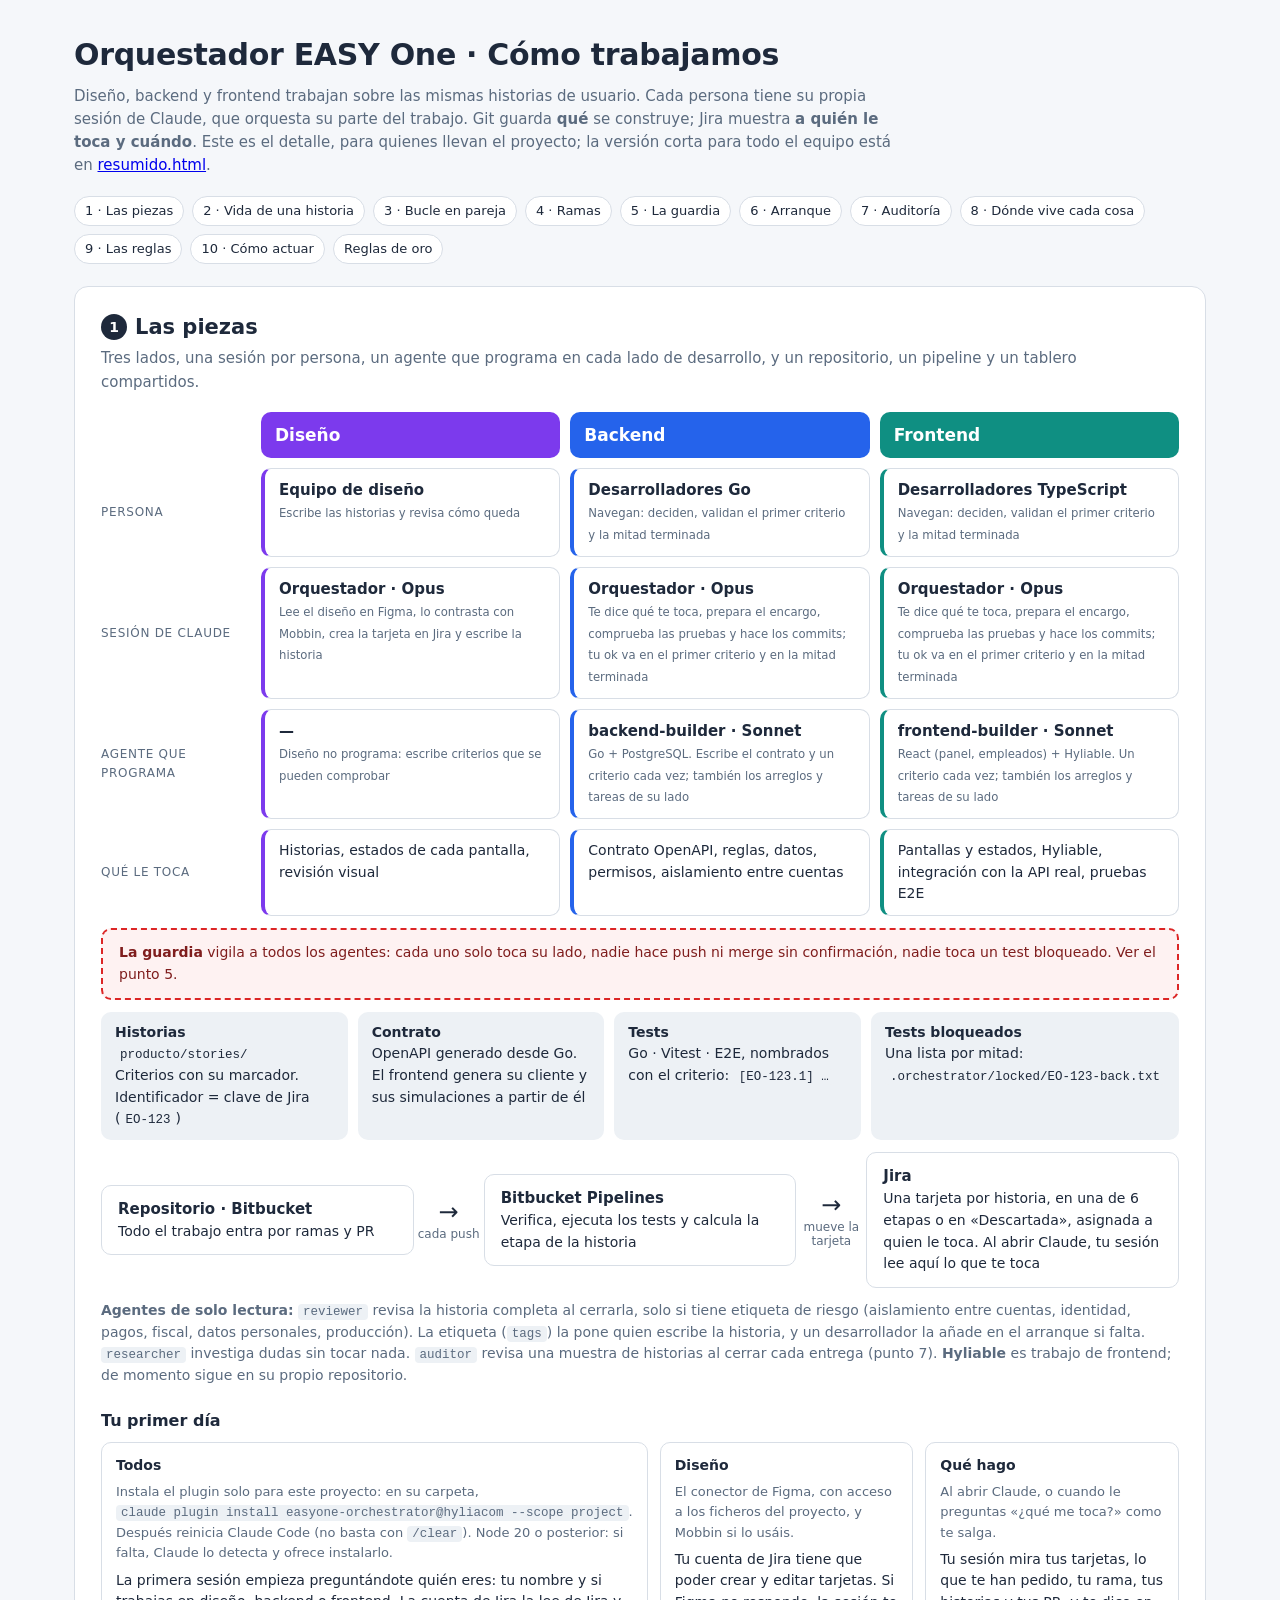
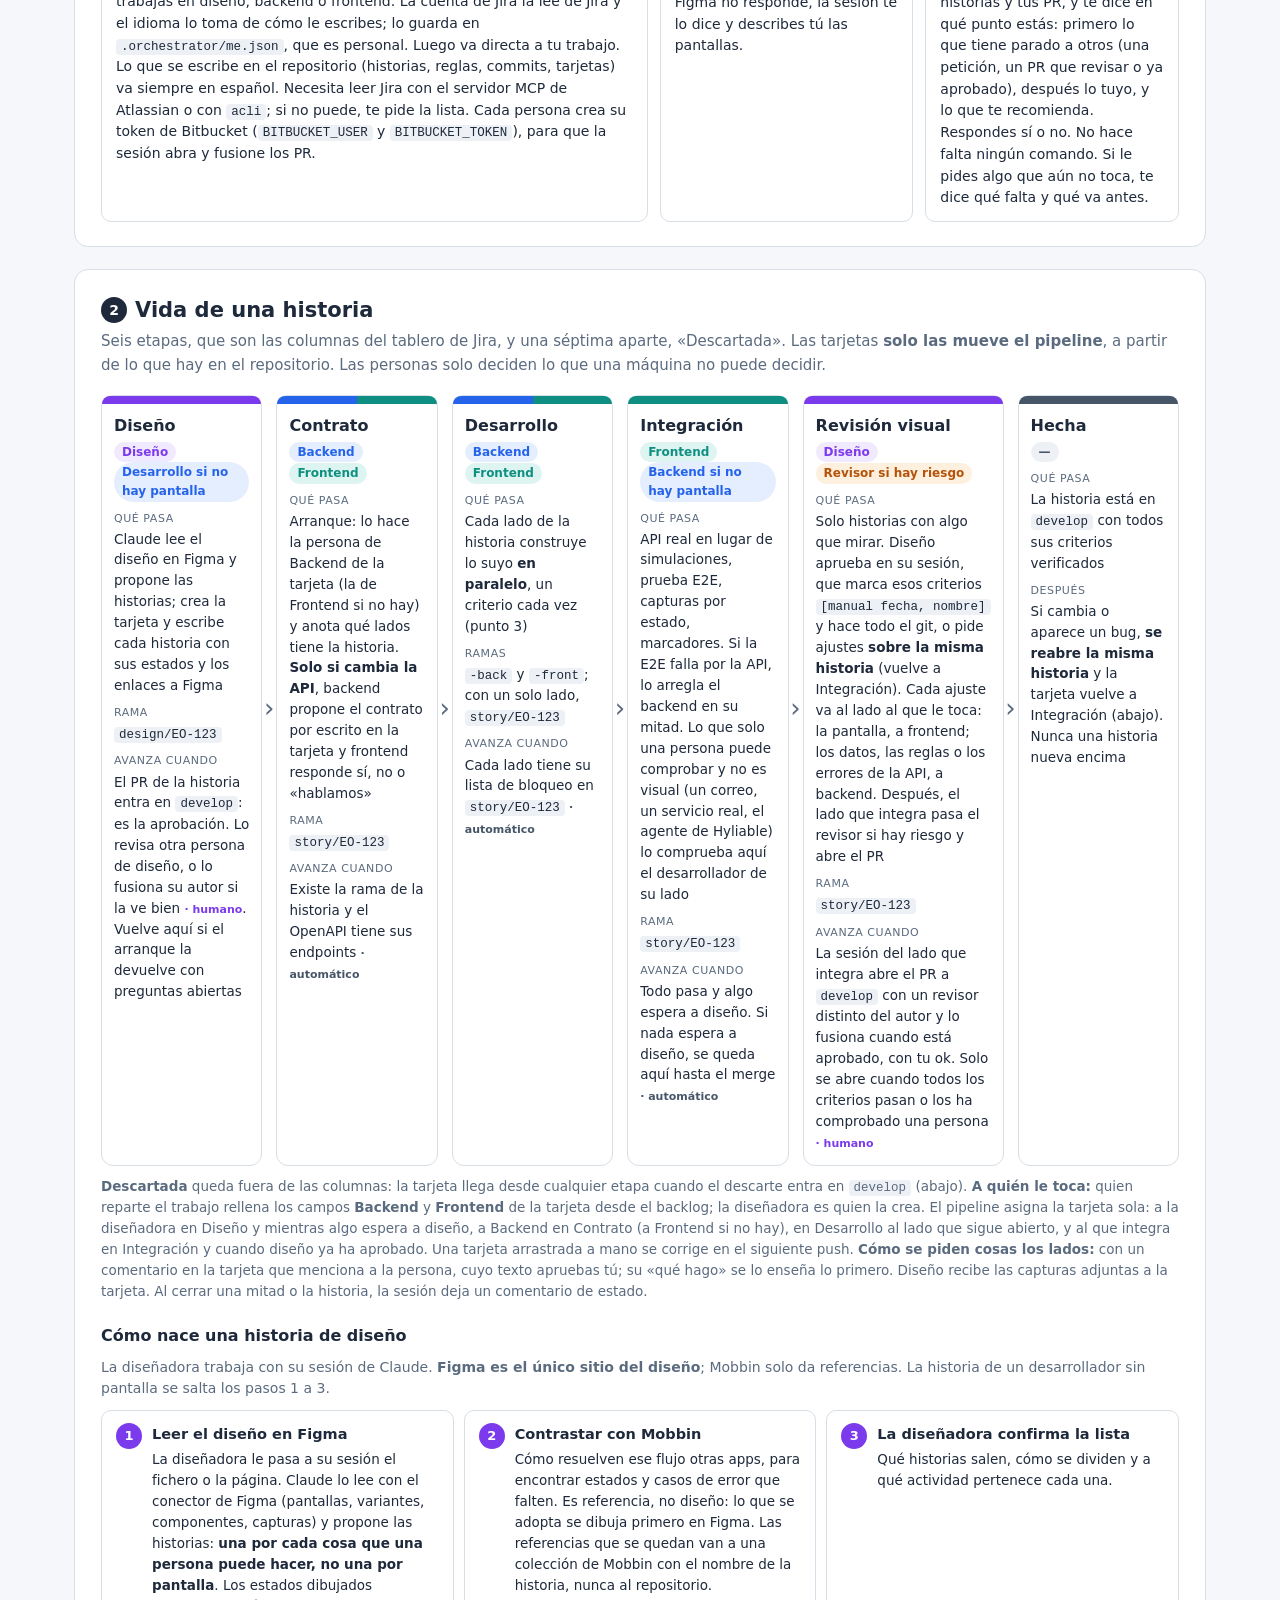
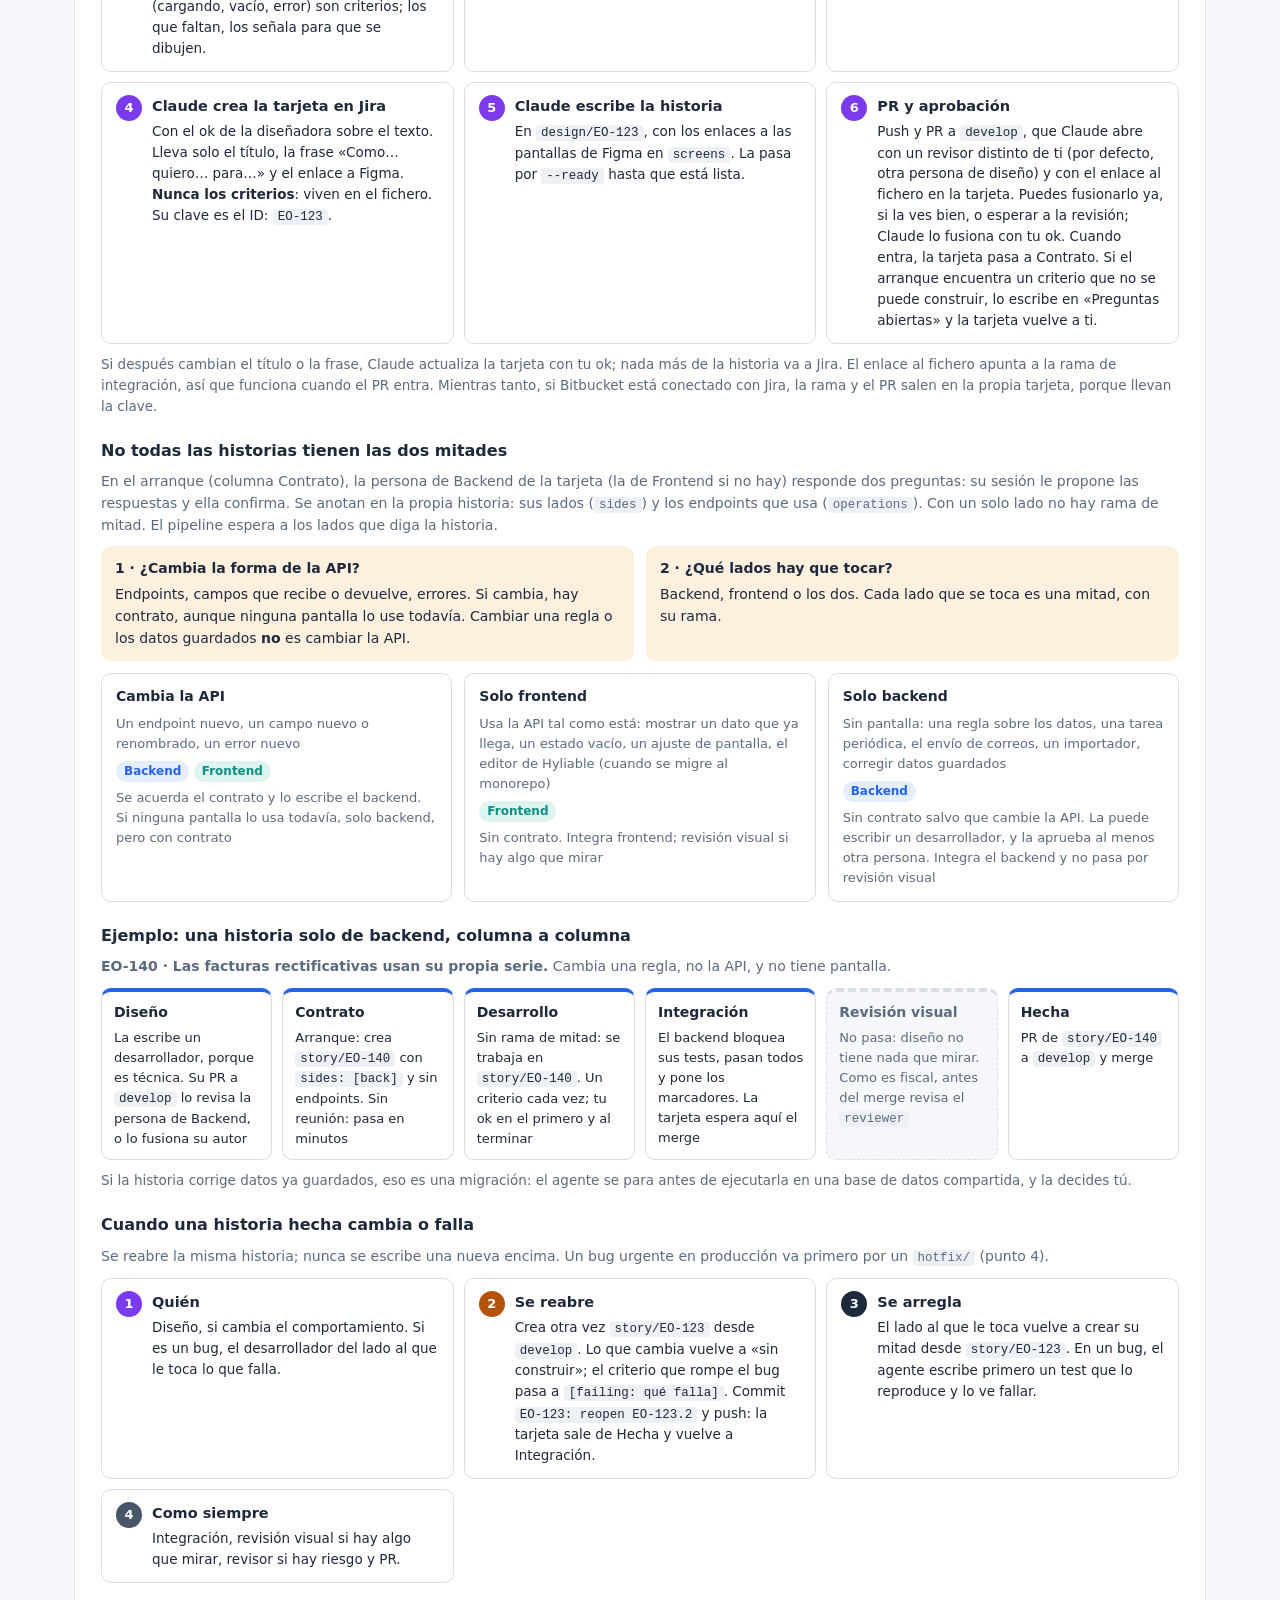
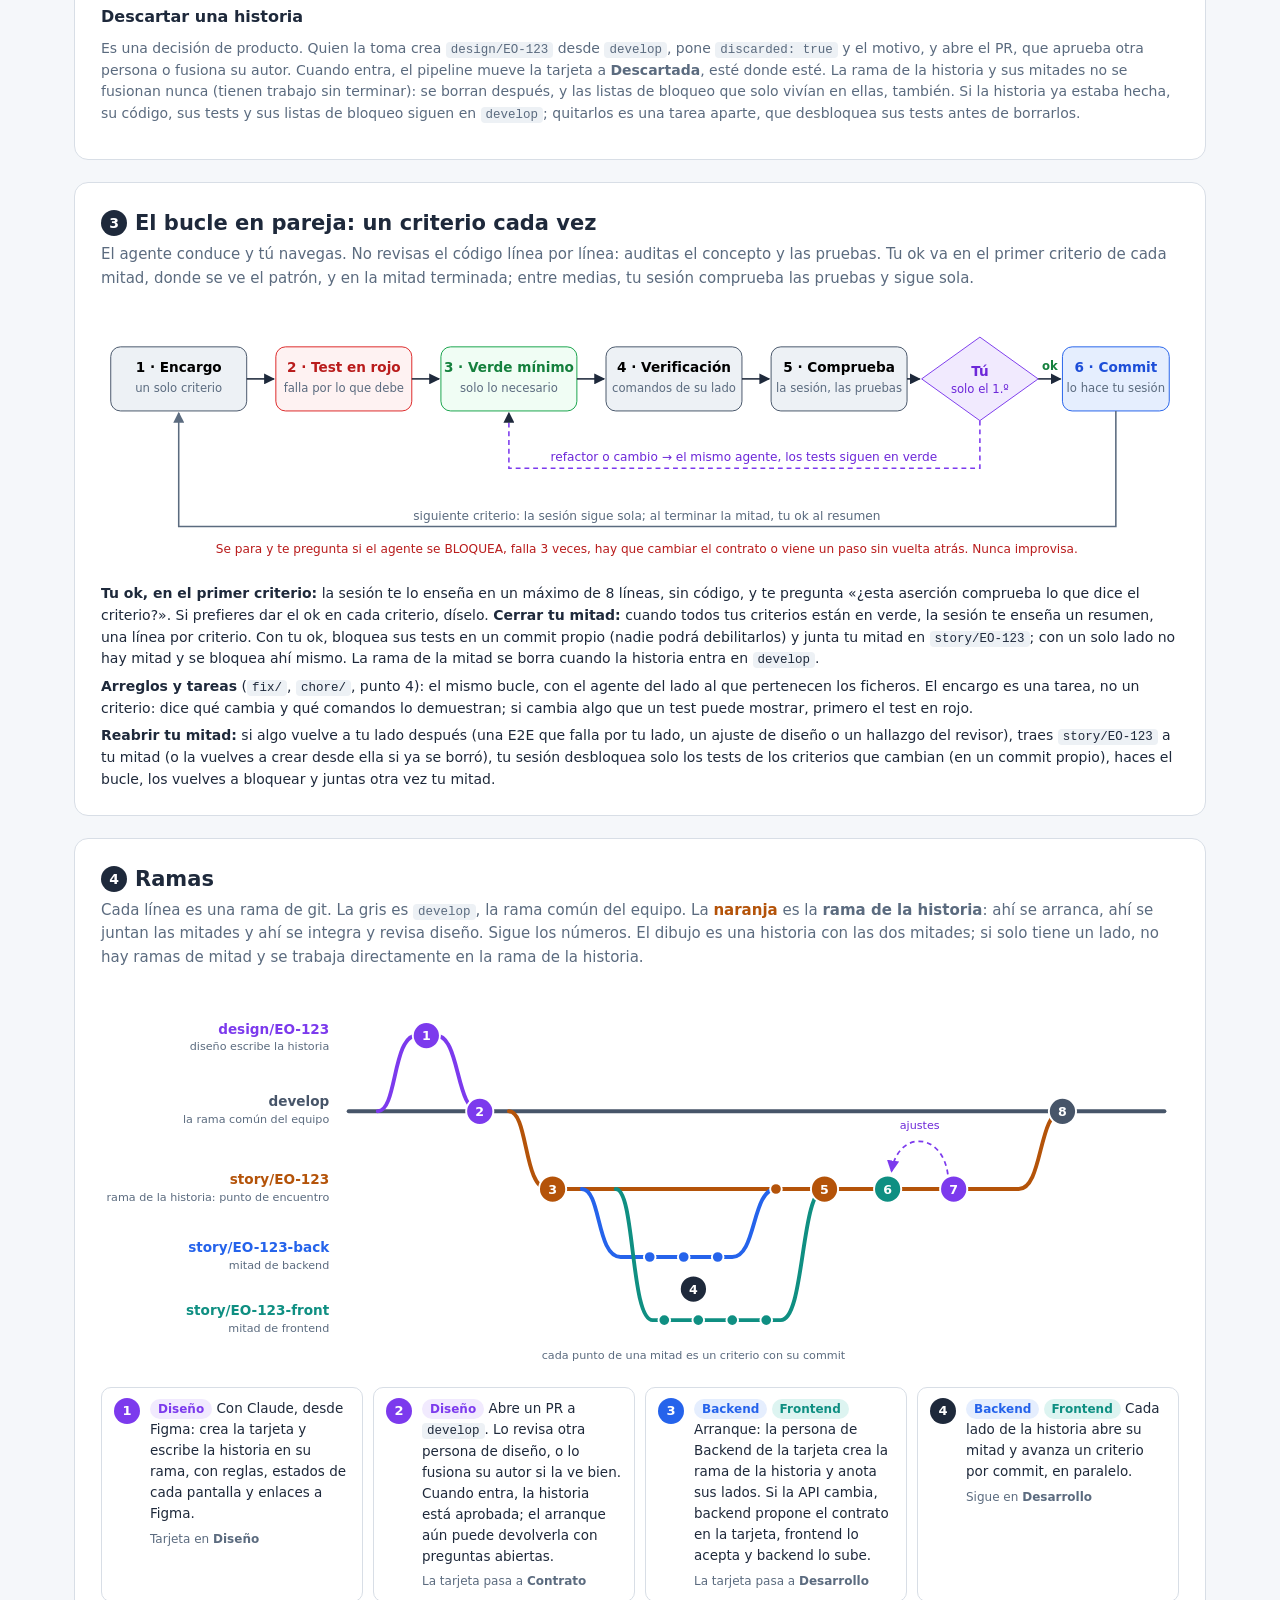
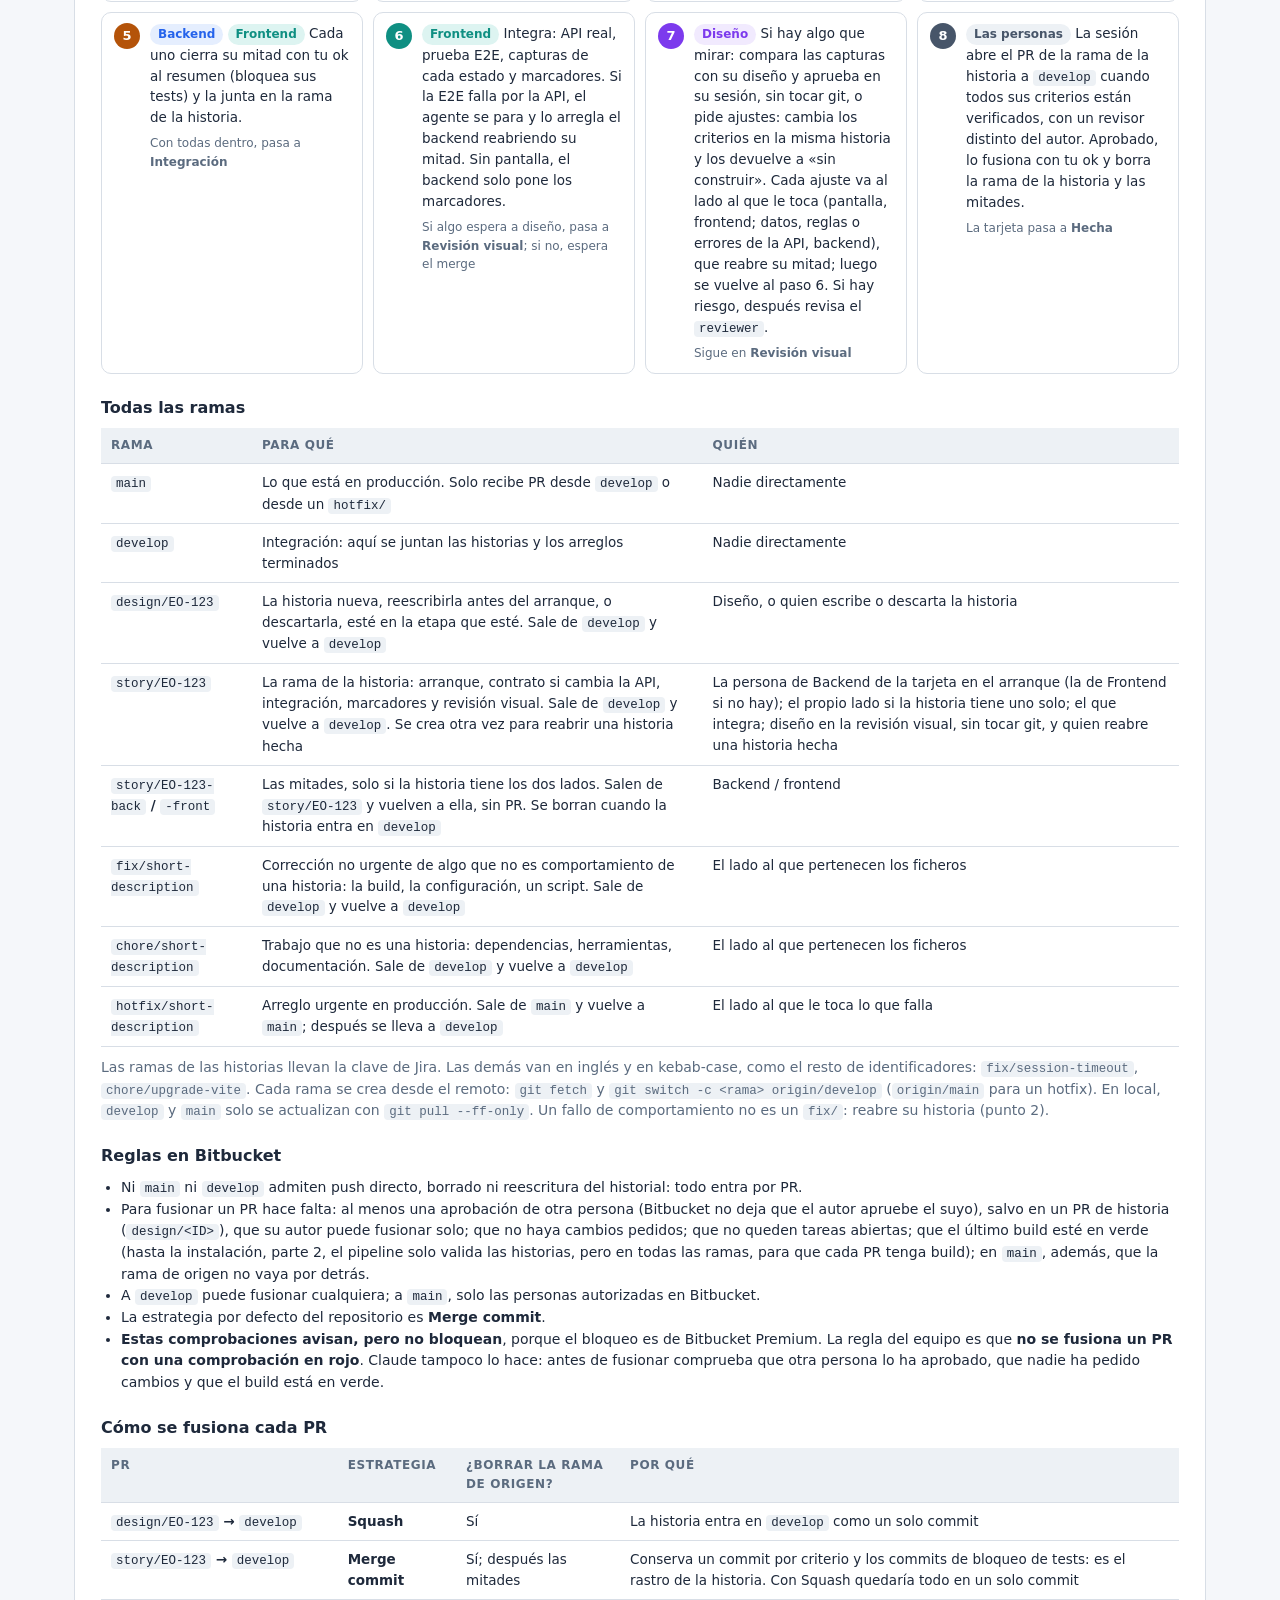
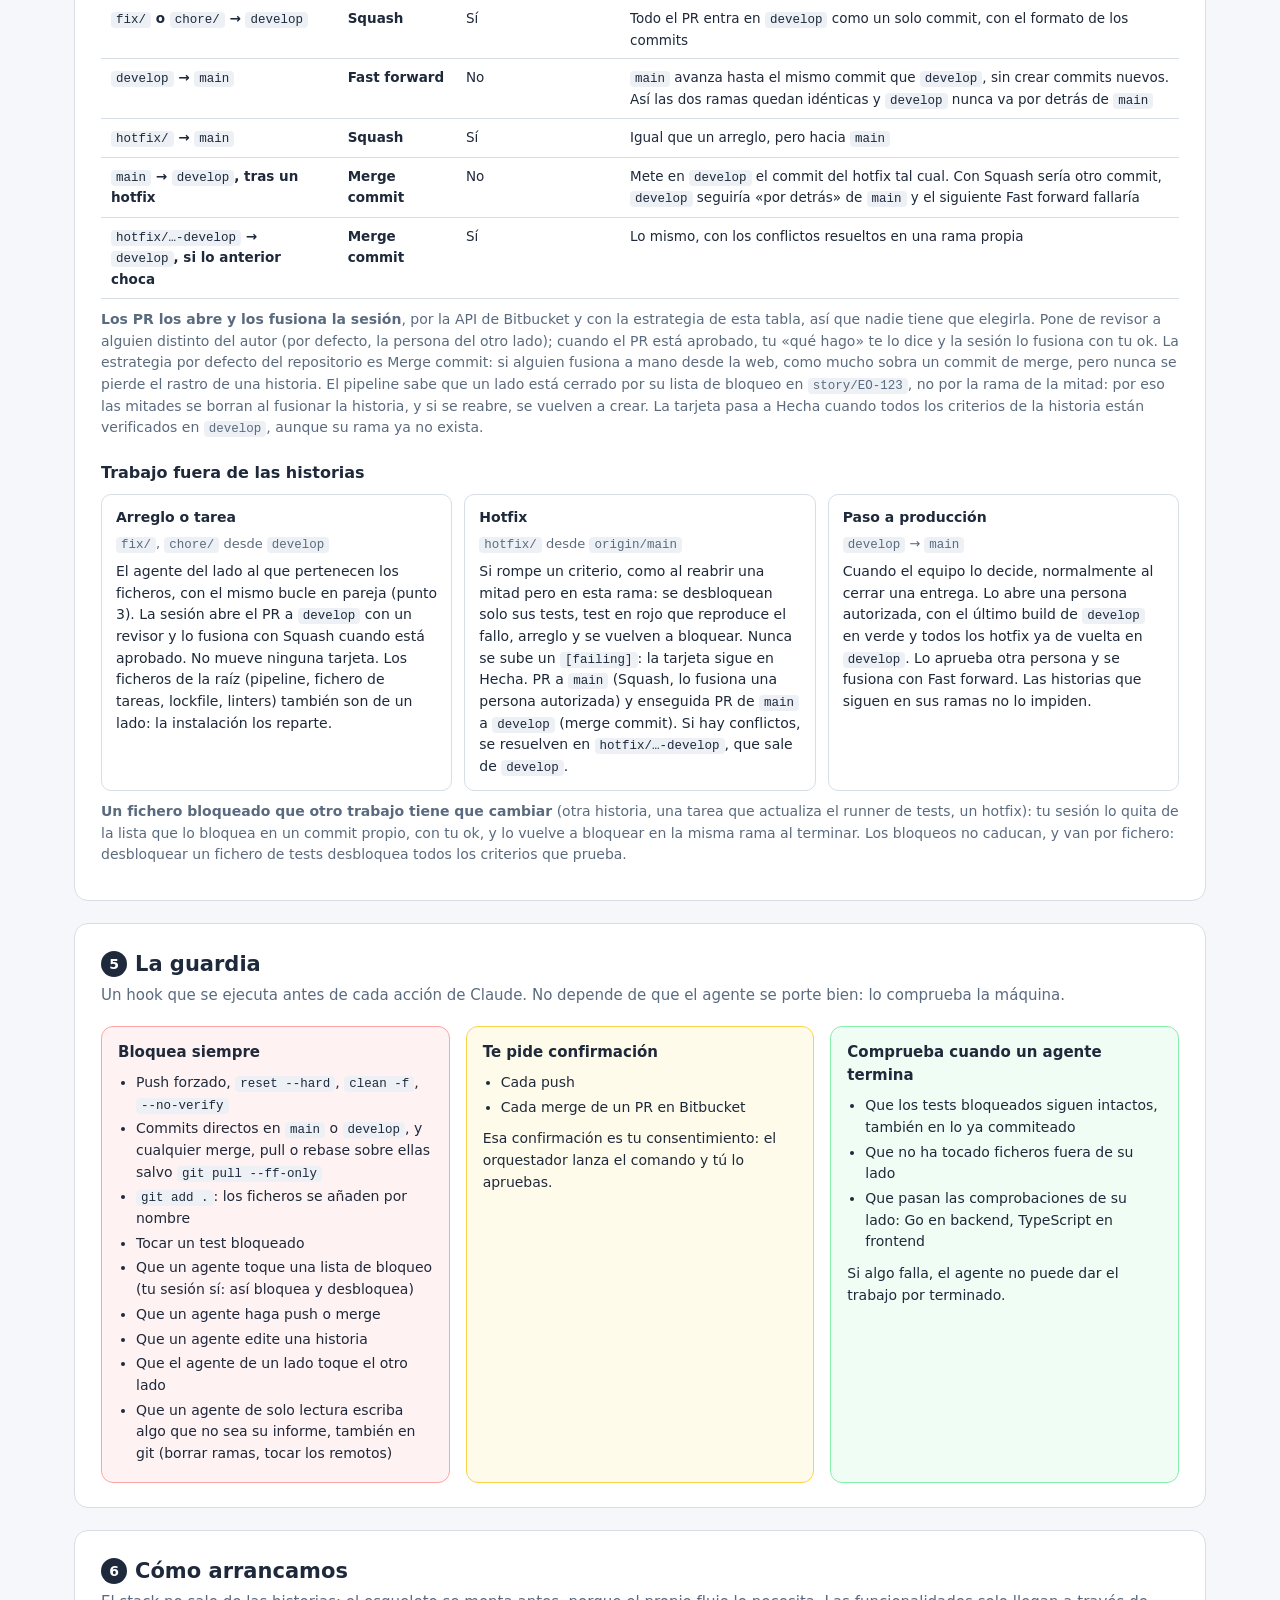
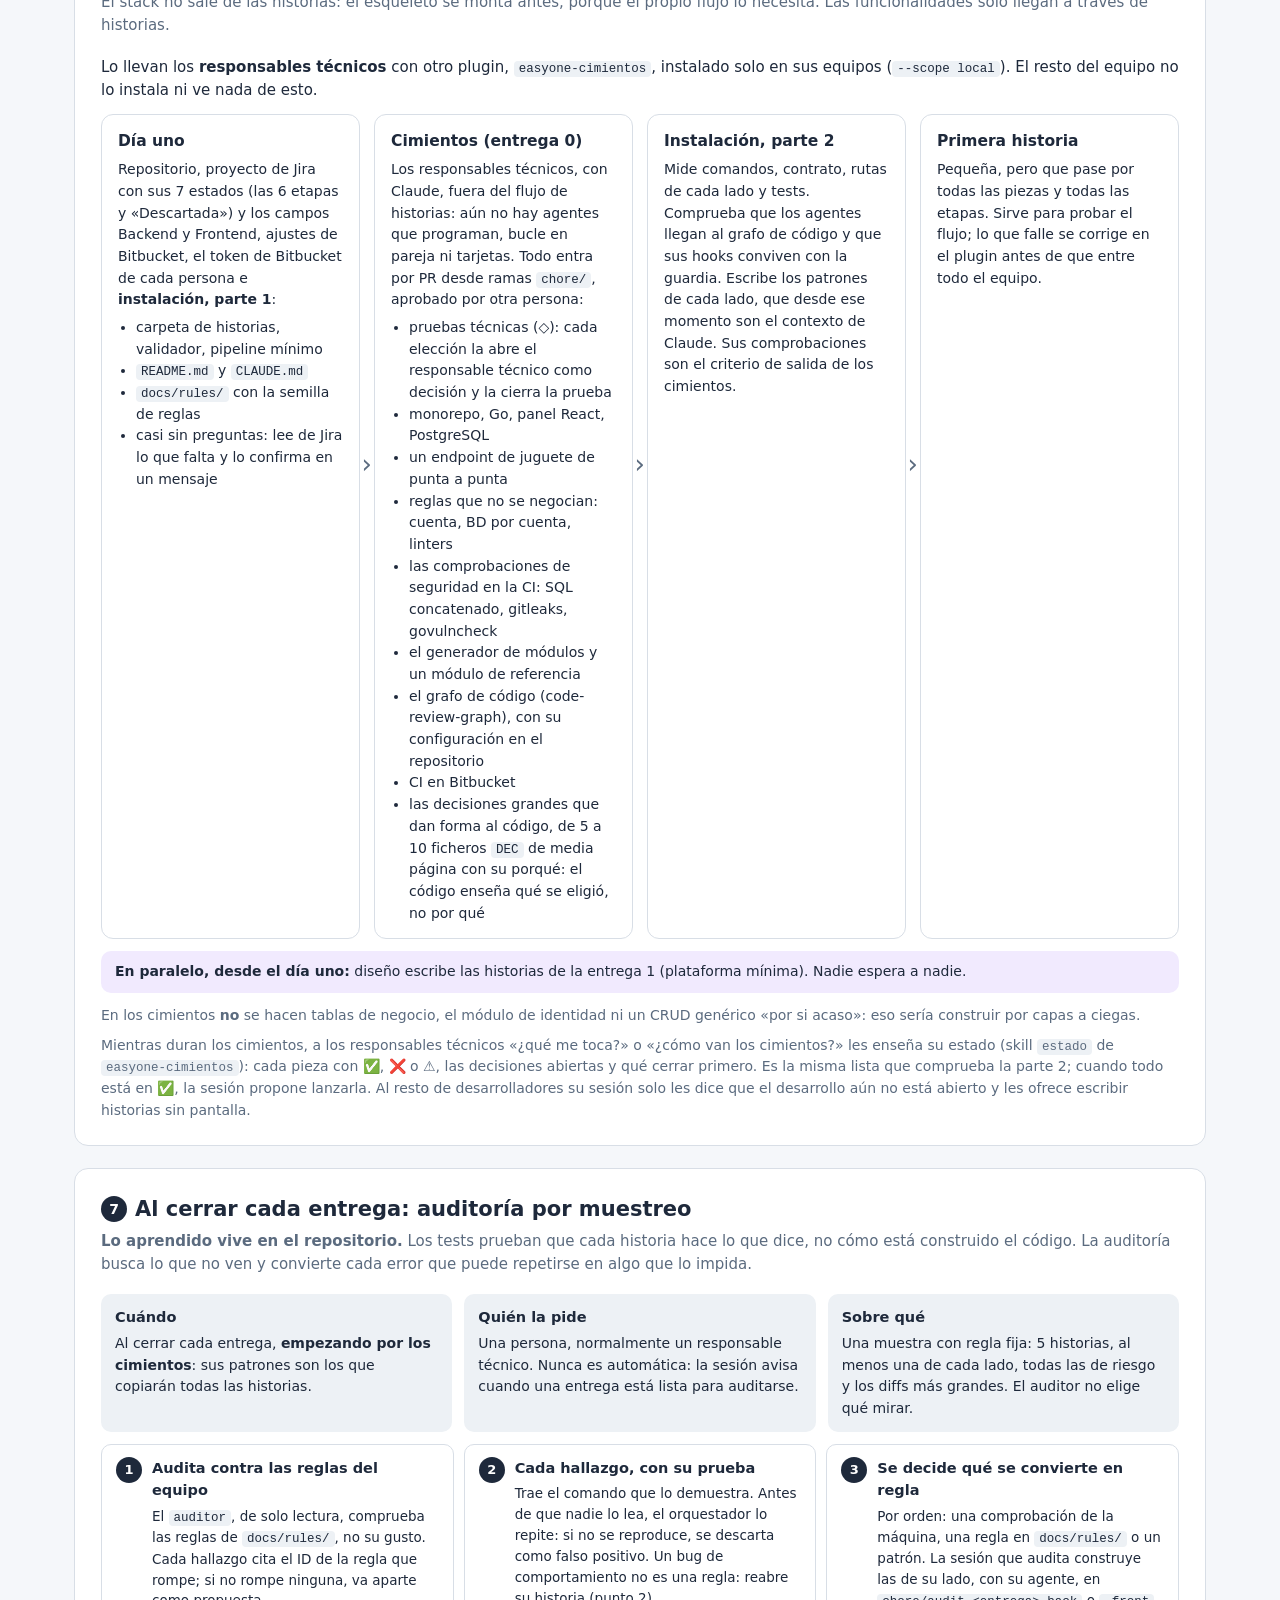
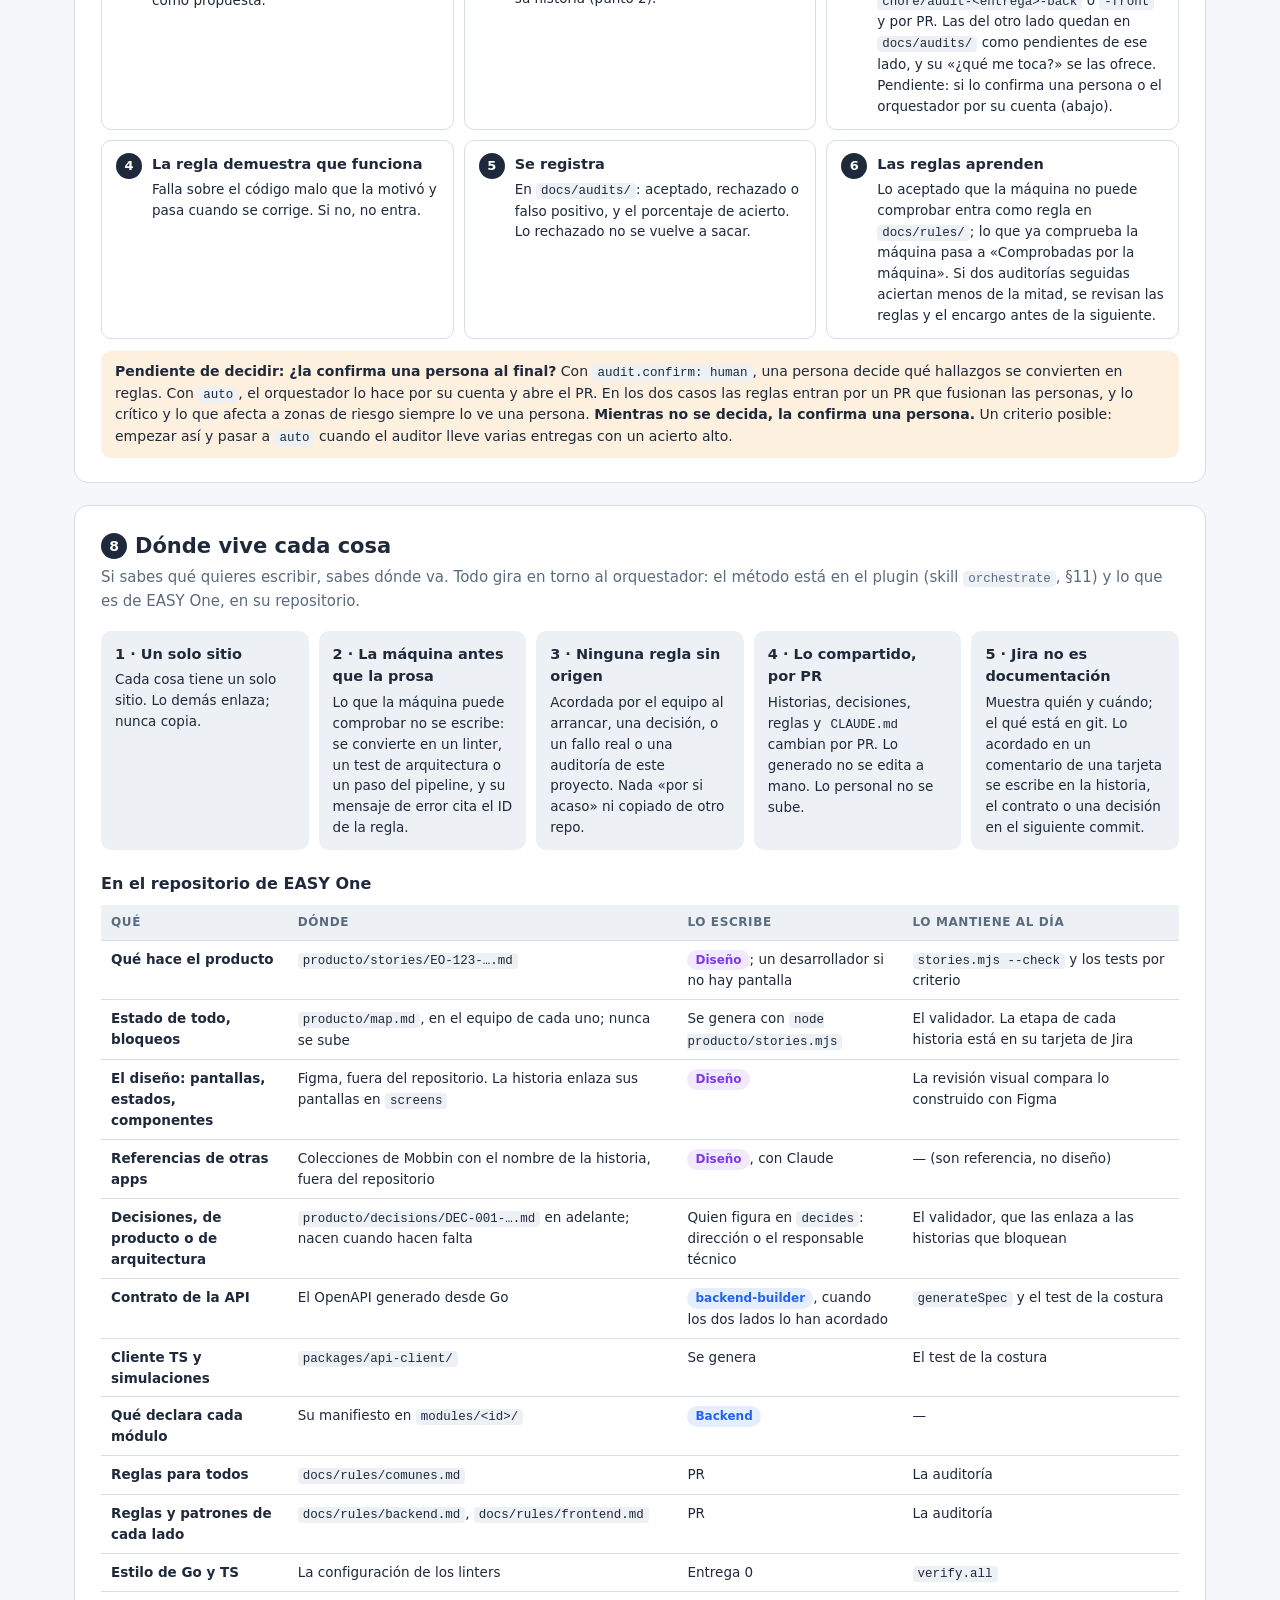
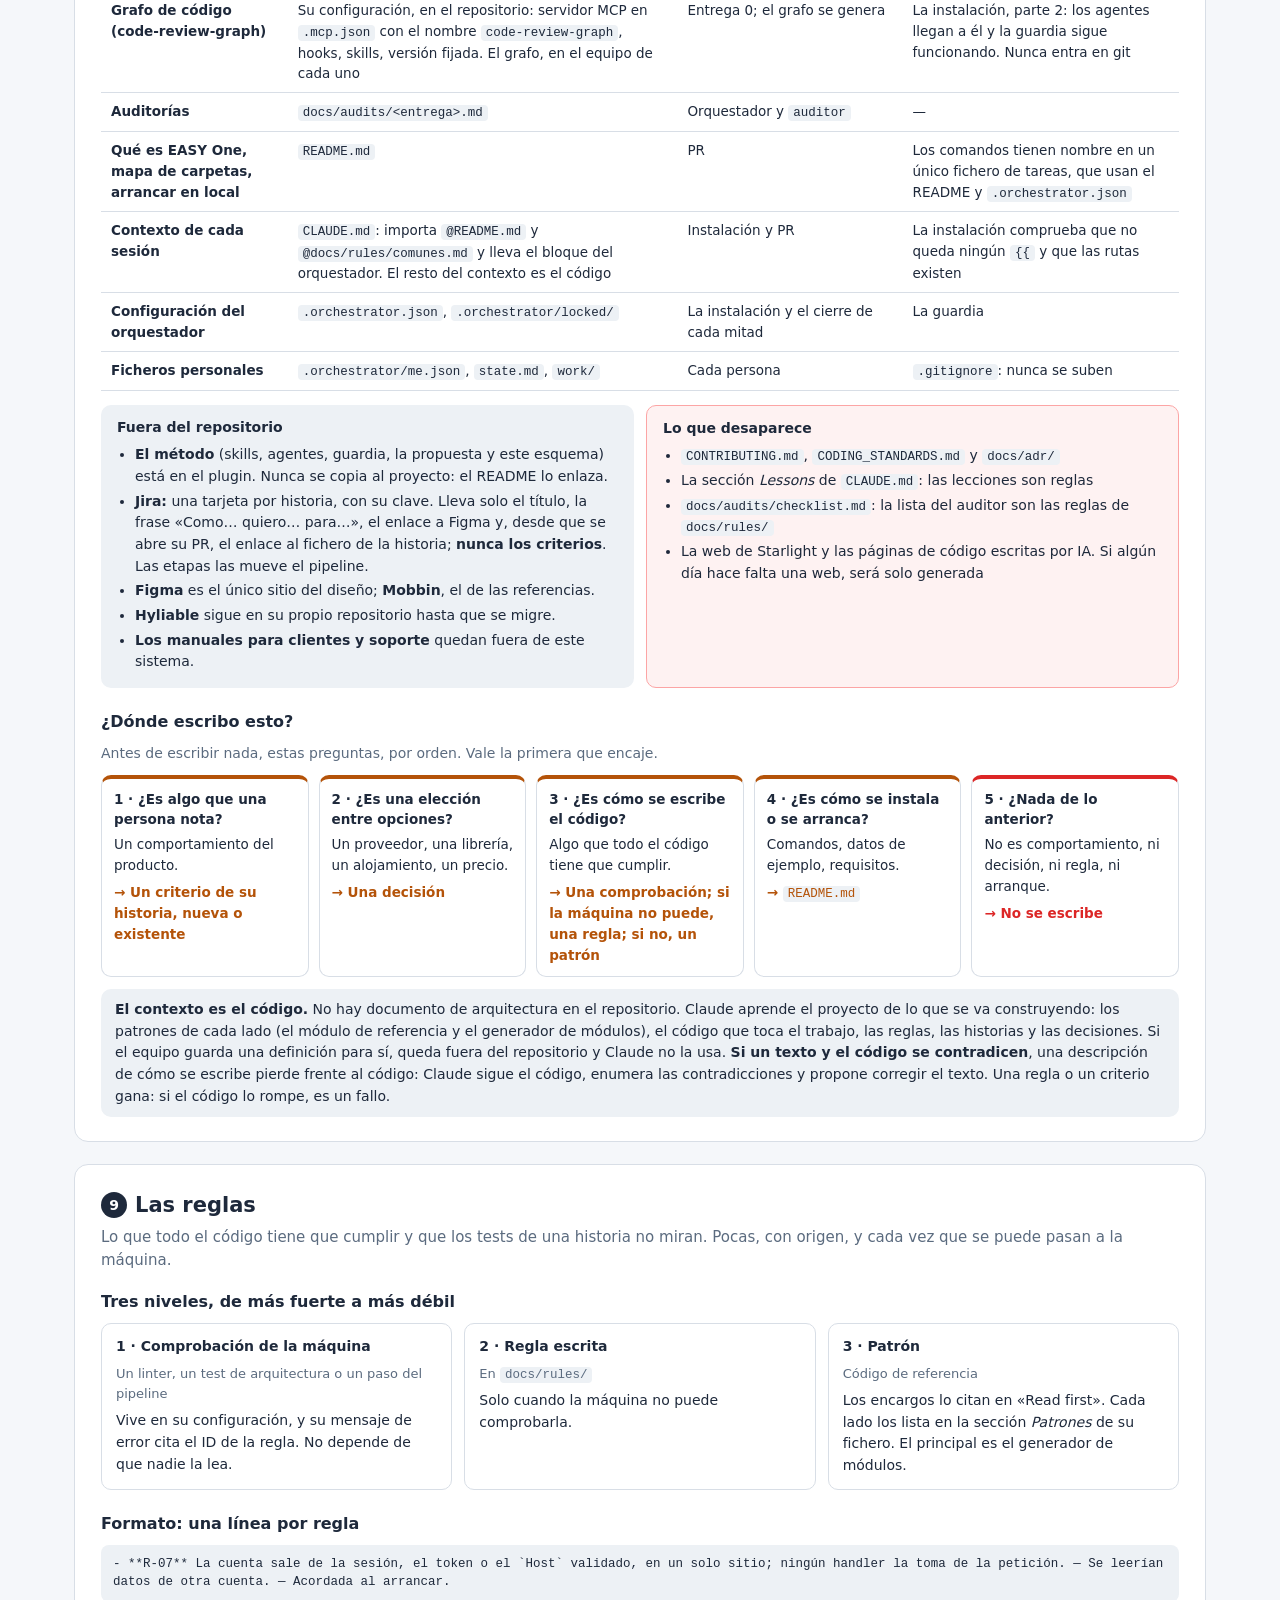
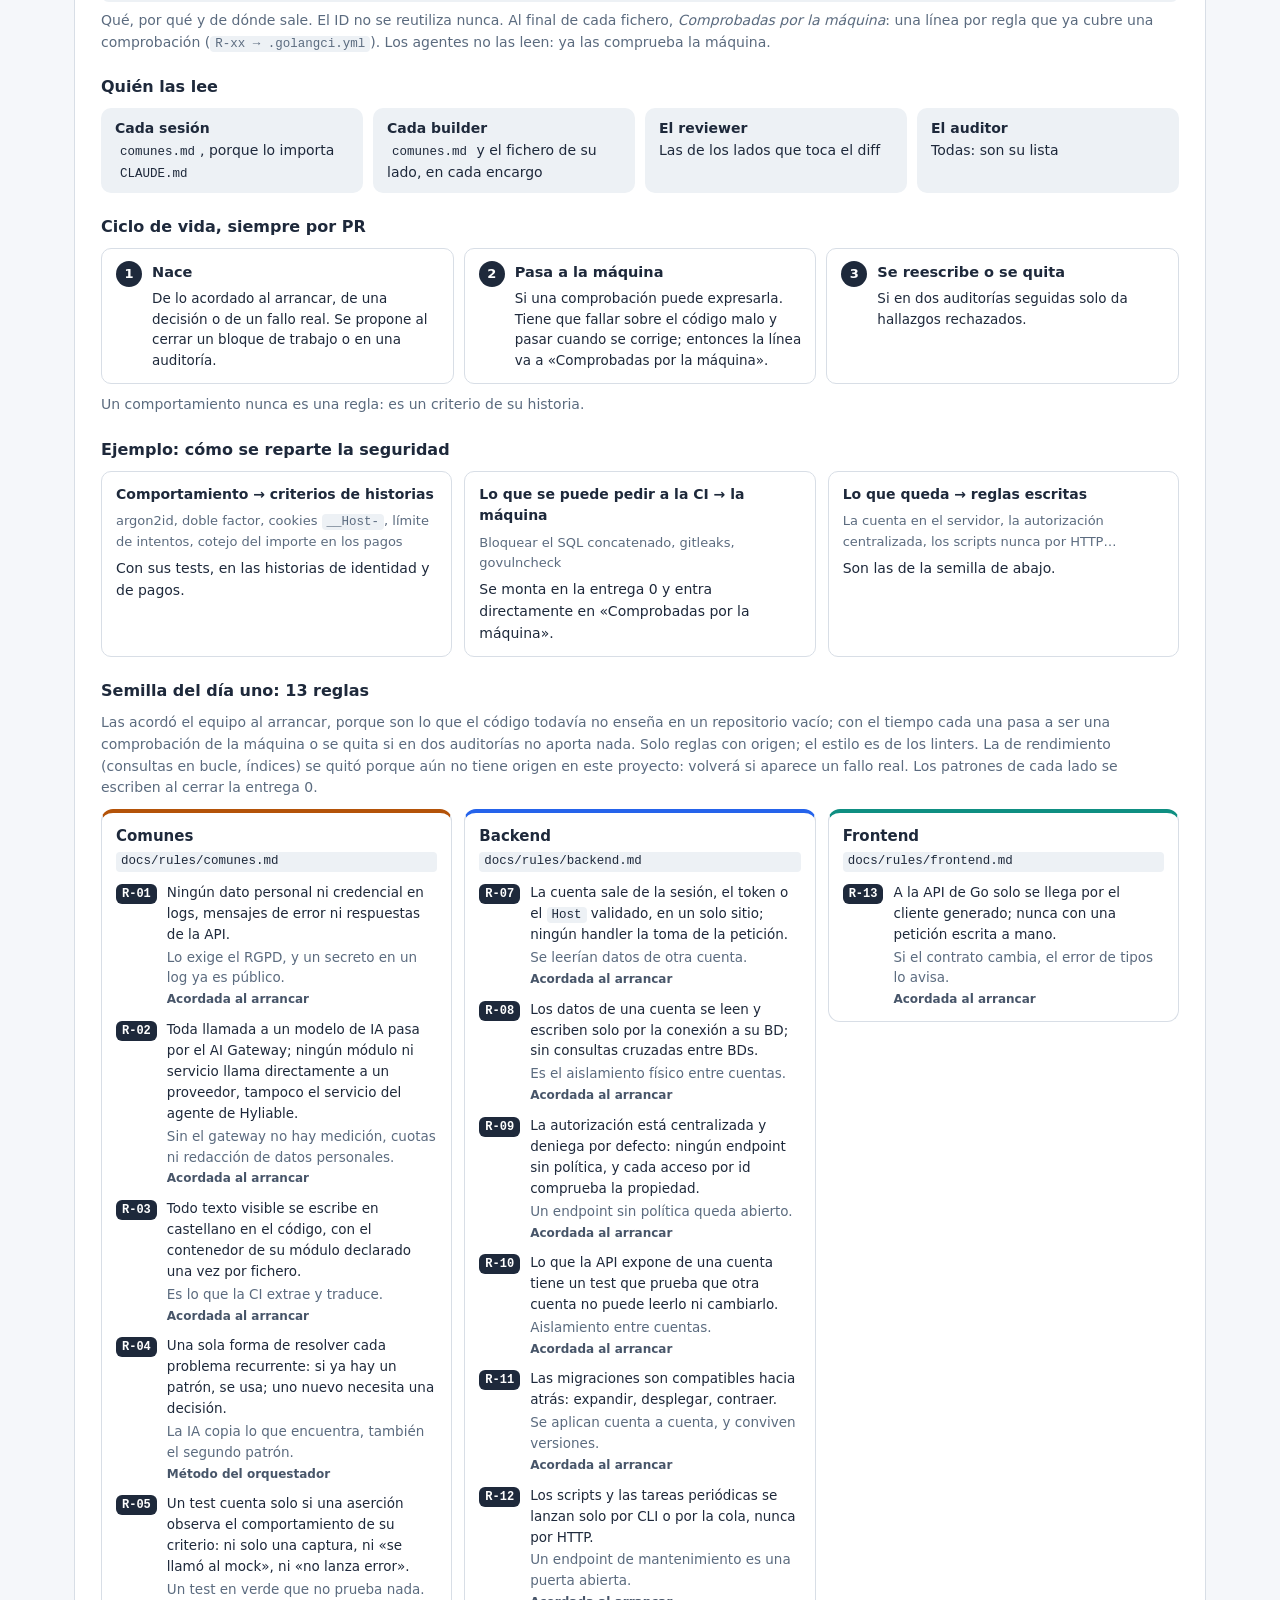
==== docs/detallado.html @ 7675473e "Let a story's author merge it, and let the kickoff return it (0.6.0) Decided with the team after the" ====
<!doctype html>
<html lang="es">
<head>
<meta charset="utf-8">
<meta name="viewport" content="width=device-width, initial-scale=1">
<title>Orquestador EASY One · Cómo trabajamos</title>
<style>
  :root {
    --ink: #1E293B; --muted: #5B6B7F; --line: #D8DEE6; --bg: #F5F7FA; --card: #FFFFFF;
    --design: #7C3AED; --design-soft: #F1EAFE;
    --back: #2563EB;   --back-soft: #E5EEFE;
    --front: #0F8F82;  --front-soft: #DDF4F1;
    --shared: #B45309; --shared-soft: #FDF0DE;
    --infra: #475569;  --infra-soft: #EDF1F5;
    --red: #DC2626; --green: #16A34A;
  }
  * { box-sizing: border-box; }
  body { margin: 0; background: var(--bg); color: var(--ink); font: 15px/1.55 system-ui, -apple-system, "Segoe UI", Roboto, sans-serif; }
  .wrap { max-width: 1180px; margin: 0 auto; padding: 32px 24px 64px; }
  header h1 { font-size: 30px; margin: 0 0 6px; letter-spacing: -.01em; }
  header p { margin: 0; color: var(--muted); max-width: 820px; }
  nav { display: flex; flex-wrap: wrap; gap: 8px; margin: 18px 0 8px; }
  nav a { font-size: 13px; color: var(--ink); text-decoration: none; border: 1px solid var(--line); background: var(--card); padding: 4px 10px; border-radius: 999px; }
  section { background: var(--card); border: 1px solid var(--line); border-radius: 14px; padding: 24px 26px; margin-top: 22px; }
  section > h2 { margin: 0 0 4px; font-size: 21px; }
  section > p.lead { margin: 0 0 18px; color: var(--muted); }
  .num { display: inline-block; min-width: 26px; height: 26px; border-radius: 50%; background: var(--ink); color: #fff; font-size: 14px; text-align: center; line-height: 26px; margin-right: 8px; vertical-align: 2px; }
  .tag { display: inline-block; font-size: 12px; padding: 1px 8px; border-radius: 999px; font-weight: 600; }
  .t-design { background: var(--design-soft); color: var(--design); }
  .t-back { background: var(--back-soft); color: var(--back); }
  .t-front { background: var(--front-soft); color: var(--front); }
  .t-shared { background: var(--shared-soft); color: var(--shared); }
  .t-infra { background: var(--infra-soft); color: var(--infra); }
  code { white-space: nowrap; font: 12.5px/1.4 ui-monospace, "Cascadia Code", Consolas, monospace; background: var(--infra-soft); padding: 1px 5px; border-radius: 4px; }

  /* 1. Las piezas */
  .lanes { display: grid; grid-template-columns: 150px repeat(3, 1fr); gap: 10px; align-items: stretch; }
  .lanes .rowlabel { font-size: 12px; text-transform: uppercase; letter-spacing: .06em; color: var(--muted); display: flex; align-items: center; }
  .lanes .head { border-radius: 10px; padding: 10px 14px; color: #fff; font-weight: 700; font-size: 17px; }
  .lanes .cell { border: 1px solid var(--line); border-radius: 10px; padding: 10px 14px; background: #fff; font-size: 14px; }
  .lanes .cell b { display: block; font-size: 15px; }
  .lanes .cell small { color: var(--muted); }
  .c-design { border-left: 4px solid var(--design) !important; }
  .c-back { border-left: 4px solid var(--back) !important; }
  .c-front { border-left: 4px solid var(--front) !important; }
  .down { grid-column: 2 / span 3; text-align: center; color: var(--muted); font-size: 13px; }
  .band { margin-top: 12px; border-radius: 10px; padding: 12px 16px; }
  .guard-band { border: 2px dashed var(--red); background: #FEF2F2; color: #7F1D1D; font-size: 14px; }
  .repo { display: grid; grid-template-columns: repeat(4, 1fr); gap: 10px; margin-top: 12px; }
  .repo .box { background: var(--infra-soft); border-radius: 10px; padding: 10px 14px; font-size: 14px; }
  .repo .box b { display: block; }
  .flowline { display: grid; grid-template-columns: 1fr 70px 1fr 70px 1fr; align-items: center; margin-top: 12px; gap: 0; }
  .flowline .box { border-radius: 10px; padding: 12px 16px; font-size: 14px; background: #fff; border: 1px solid var(--line); }
  .flowline .box b { display: block; font-size: 15px; }
  .arrow { text-align: center; color: var(--muted); font-size: 12px; line-height: 1.2; }
  .arrow::before { content: "→"; display: block; font-size: 24px; color: var(--ink); }
  .readonly { margin-top: 12px; font-size: 14px; color: var(--muted); }

  /* 2. Vida de una historia */
  .stages { display: grid; grid-template-columns: repeat(6, 1fr); gap: 14px; }
  .stage { position: relative; border: 1px solid var(--line); border-radius: 12px; padding: 0 12px 12px; background: #fff; font-size: 13.5px; }
  .stage .bar { height: 8px; margin: 0 -12px 10px; border-radius: 12px 12px 0 0; }
  .stage h3 { margin: 0 0 2px; font-size: 16px; }
  .stage .who { margin-bottom: 8px; }
  .stage dl { margin: 0; }
  .stage dt { font-size: 11px; text-transform: uppercase; letter-spacing: .05em; color: var(--muted); margin-top: 8px; }
  .stage dd { margin: 2px 0 0; }
  .stage:not(:last-child)::after { content: "›"; position: absolute; right: -13px; top: 38%; font-size: 26px; color: var(--muted); }
  .auto { font-size: 11px; font-weight: 700; color: var(--infra); }
  .human { font-size: 11px; font-weight: 700; color: var(--design); }

  .kinds { display: grid; grid-template-columns: repeat(3, 1fr); gap: 12px; }
  .kind { border: 1px solid var(--line); border-radius: 10px; padding: 12px 14px; font-size: 14px; display: grid; gap: 6px; align-content: start; }
  .kind .ex { color: var(--muted); font-size: 13px; }

  .questions { display: grid; grid-template-columns: 1fr 1fr; gap: 12px; margin-bottom: 12px; }
  .q { background: var(--shared-soft); border-radius: 10px; padding: 12px 14px; font-size: 14px; }
  .q > b:first-child { display: block; margin-bottom: 4px; }
  .walk { display: grid; grid-template-columns: repeat(6, 1fr); gap: 10px; }
  .walk .cell { border: 1px solid var(--line); border-top: 4px solid var(--back); border-radius: 10px; padding: 10px 12px; font-size: 13px; background: #fff; }
  .walk .cell > b { display: block; font-size: 14px; margin-bottom: 4px; }
  .walk .skip { border-style: dashed; border-top-color: var(--line); color: var(--muted); background: var(--bg); }

  .when { display: grid; grid-template-columns: repeat(3, 1fr); gap: 12px; margin-bottom: 12px; }
  .when > div { background: var(--infra-soft); border-radius: 10px; padding: 12px 14px; font-size: 14px; }
  .audit-steps { display: grid; grid-template-columns: repeat(3, 1fr); gap: 10px; }
  .astep { display: flex; gap: 10px; align-items: flex-start; border: 1px solid var(--line); border-radius: 10px; padding: 12px 14px; font-size: 13.5px; background: #fff; }
  .astep .n { flex: none; width: 26px; height: 26px; border-radius: 50%; background: var(--ink); color: #fff; font-weight: 700; text-align: center; line-height: 26px; font-size: 13px; }
  .when .t, .astep .t { display: block; margin-bottom: 4px; font-size: 14.5px; }

  /* 4. Ramas */
  ol.steps { list-style: none; margin: 14px 0 0; padding: 0; display: grid; grid-template-columns: repeat(4, 1fr); gap: 10px; }
  ol.steps li { display: flex; gap: 10px; align-items: flex-start; background: #fff; border: 1px solid var(--line); border-radius: 10px; padding: 10px 12px; font-size: 13.5px; }
  ol.steps .n { flex: none; width: 26px; height: 26px; border-radius: 50%; color: #fff; font-weight: 700; text-align: center; line-height: 26px; font-size: 13px; }
  ol.steps .st { display: block; margin-top: 6px; font-size: 12px; color: var(--muted); }

  /* 4. Guardia */
  .cols { display: grid; grid-template-columns: repeat(3, 1fr); gap: 16px; }
  .col { border-radius: 12px; padding: 14px 16px; font-size: 14px; }
  .col h3 { margin: 0 0 8px; font-size: 15px; }
  .col ul { margin: 0; padding-left: 18px; }
  .col li { margin: 3px 0; }
  .block { background: #FEF2F2; border: 1px solid #FCA5A5; }
  .ask { background: #FFFBEB; border: 1px solid #FCD34D; }
  .stop { background: #F0FDF4; border: 1px solid #86EFAC; }

  /* 6. Arranque */
  .timeline { display: grid; grid-template-columns: repeat(4, 1fr); gap: 14px; }
  .step { border: 1px solid var(--line); border-radius: 12px; padding: 14px 16px; background: #fff; font-size: 14px; position: relative; }
  .step h3 { margin: 0 0 6px; font-size: 15.5px; }
  .step ul { margin: 6px 0 0; padding-left: 18px; }
  .step:not(:last-child)::after { content: "›"; position: absolute; right: -13px; top: 40%; font-size: 26px; color: var(--muted); }
  .parallel { margin-top: 12px; font-size: 14px; background: var(--design-soft); border-radius: 10px; padding: 10px 14px; }

  .rules { display: grid; grid-template-columns: repeat(5, 1fr); gap: 12px; }
  .rule { background: var(--infra-soft); border-radius: 10px; padding: 12px 14px; font-size: 14px; }
  .rule b { display: block; margin-bottom: 2px; }

  /* 8-10. Dónde vive cada cosa, las reglas, cómo actuar */
  h3.sub { margin: 22px 0 8px; font-size: 16px; }
  p.note { margin: 0 0 10px; font-size: 14px; color: var(--muted); }
  .principles { display: grid; grid-template-columns: repeat(5, 1fr); gap: 10px; }
  .principles > div { background: var(--infra-soft); border-radius: 10px; padding: 12px 14px; font-size: 13.5px; }
  .principles .t { display: block; margin-bottom: 4px; font-size: 14.5px; }
  .tblwrap { overflow-x: auto; }
  table.tbl { width: 100%; border-collapse: collapse; font-size: 13.5px; }
  .tbl th, .tbl td { text-align: left; vertical-align: top; padding: 8px 10px; border-bottom: 1px solid var(--line); }
  .tbl th { background: var(--infra-soft); font-size: 12px; text-transform: uppercase; letter-spacing: .05em; color: var(--muted); }
  .tbl td:first-child { font-weight: 600; }
  .tbl code { white-space: normal; }
  .pair { display: grid; grid-template-columns: 1fr 1fr; gap: 12px; margin-top: 14px; }
  .pair > div { border-radius: 10px; padding: 12px 16px; font-size: 14px; }
  .pair ul { margin: 6px 0 0; padding-left: 18px; }
  .pair li { margin: 3px 0; }
  .pair .out { background: var(--infra-soft); }
  .pair .gone { background: #FEF2F2; border: 1px solid #FCA5A5; }
  .tree { list-style: none; margin: 0; padding: 0; display: grid; grid-template-columns: repeat(5, 1fr); gap: 10px; }
  .tree li { border: 1px solid var(--line); border-top: 4px solid var(--shared); border-radius: 10px; padding: 10px 12px; font-size: 13.5px; background: #fff; }
  .tree li > b { display: block; margin-bottom: 4px; }
  .tree .ans { display: block; margin-top: 6px; color: var(--shared); font-weight: 700; }
  .tree li.no { border-top-color: var(--red); }
  .tree li.no .ans { color: var(--red); }
  .format { font: 12.5px/1.5 ui-monospace, "Cascadia Code", Consolas, monospace; background: var(--infra-soft); border-radius: 8px; padding: 10px 12px; white-space: pre-wrap; margin: 0 0 8px; }
  .rulegroups { display: grid; grid-template-columns: repeat(3, 1fr); gap: 12px; align-items: start; }
  .rgroup { border: 1px solid var(--line); border-radius: 12px; padding: 12px 14px; background: #fff; }
  .rgroup h4 { margin: 0 0 4px; font-size: 15px; }
  .rgroup .file { display: block; margin-bottom: 10px; }
  .rgroup ul { list-style: none; margin: 0; padding: 0; display: grid; gap: 10px; }
  .rgroup li { display: flex; gap: 10px; align-items: flex-start; font-size: 13.5px; }
  .rid { flex: none; font: 700 12px/1 ui-monospace, "Cascadia Code", Consolas, monospace; background: var(--ink); color: #fff; padding: 4px 6px; border-radius: 6px; margin-top: 2px; }
  .rgroup .why { display: block; color: var(--muted); margin-top: 2px; }
  .rgroup .orig { display: block; font-size: 12px; color: var(--infra); margin-top: 2px; font-weight: 700; }
  .g-shared { border-top: 4px solid var(--shared); }
  .g-back { border-top: 4px solid var(--back); }
  .g-front { border-top: 4px solid var(--front); }

  svg text { font-family: system-ui, -apple-system, "Segoe UI", Roboto, sans-serif; }
  .svgwrap { overflow-x: auto; }
  footer { margin-top: 26px; color: var(--muted); font-size: 13px; }

  @media (max-width: 900px) {
    .lanes { grid-template-columns: 1fr; } .lanes .rowlabel { display: none; } .down { grid-column: 1; }
    .stages, .timeline, .cols, .rules, .repo, ol.steps, .kinds, .questions, .walk, .when, .audit-steps, .principles, .pair, .tree, .rulegroups { grid-template-columns: 1fr; }
    .stage::after, .step::after { display: none; }
    .flowline { grid-template-columns: 1fr; } .arrow::before { content: "↓"; }
  }
  @media print {
    body { background: #fff; } section { break-inside: avoid; border-color: #bbb; } nav { display: none; }
    section.long { break-inside: auto; } .tbl tr, .rgroup li, .tree li, .principles > div { break-inside: avoid; }
  }
</style>
</head>
<body>
<div class="wrap">

<header>
  <h1>Orquestador EASY One · Cómo trabajamos</h1>
  <p>Diseño, backend y frontend trabajan sobre las mismas historias de usuario. Cada persona tiene su propia sesión de Claude, que orquesta su parte del trabajo. Git guarda <b>qué</b> se construye; Jira muestra <b>a quién le toca y cuándo</b>. Este es el detalle, para quienes llevan el proyecto; la versión corta para todo el equipo está en <a href="resumido.html">resumido.html</a>.</p>
  <nav>
    <a href="#piezas">1 · Las piezas</a><a href="#historia">2 · Vida de una historia</a><a href="#pareja">3 · Bucle en pareja</a>
    <a href="#ramas">4 · Ramas</a><a href="#guardia">5 · La guardia</a><a href="#arranque">6 · Arranque</a><a href="#auditoria">7 · Auditoría</a>
    <a href="#donde">8 · Dónde vive cada cosa</a><a href="#las-reglas">9 · Las reglas</a><a href="#momentos">10 · Cómo actuar</a><a href="#reglas">Reglas de oro</a>
  </nav>
</header>

<!-- 1 -->
<section id="piezas">
  <h2><span class="num">1</span>Las piezas</h2>
  <p class="lead">Tres lados, una sesión por persona, un agente que programa en cada lado de desarrollo, y un repositorio, un pipeline y un tablero compartidos.</p>

  <div class="lanes">
    <div class="rowlabel"></div>
    <div class="head" style="background:var(--design)">Diseño</div>
    <div class="head" style="background:var(--back)">Backend</div>
    <div class="head" style="background:var(--front)">Frontend</div>

    <div class="rowlabel">Persona</div>
    <div class="cell c-design"><b>Equipo de diseño</b><small>Escribe las historias y revisa cómo queda</small></div>
    <div class="cell c-back"><b>Desarrolladores Go</b><small>Navegan: deciden, validan el primer criterio y la mitad terminada</small></div>
    <div class="cell c-front"><b>Desarrolladores TypeScript</b><small>Navegan: deciden, validan el primer criterio y la mitad terminada</small></div>

    <div class="rowlabel">Sesión de Claude</div>
    <div class="cell c-design"><b>Orquestador · Opus</b><small>Lee el diseño en Figma, lo contrasta con Mobbin, crea la tarjeta en Jira y escribe la historia</small></div>
    <div class="cell c-back"><b>Orquestador · Opus</b><small>Te dice qué te toca, prepara el encargo, comprueba las pruebas y hace los commits; tu ok va en el primer criterio y en la mitad terminada</small></div>
    <div class="cell c-front"><b>Orquestador · Opus</b><small>Te dice qué te toca, prepara el encargo, comprueba las pruebas y hace los commits; tu ok va en el primer criterio y en la mitad terminada</small></div>

    <div class="rowlabel">Agente que programa</div>
    <div class="cell c-design"><b>—</b><small>Diseño no programa: escribe criterios que se pueden comprobar</small></div>
    <div class="cell c-back"><b>backend-builder · Sonnet</b><small>Go + PostgreSQL. Escribe el contrato y un criterio cada vez; también los arreglos y tareas de su lado</small></div>
    <div class="cell c-front"><b>frontend-builder · Sonnet</b><small>React (panel, empleados) + Hyliable. Un criterio cada vez; también los arreglos y tareas de su lado</small></div>

    <div class="rowlabel">Qué le toca</div>
    <div class="cell c-design">Historias, estados de cada pantalla, revisión visual</div>
    <div class="cell c-back">Contrato OpenAPI, reglas, datos, permisos, aislamiento entre cuentas</div>
    <div class="cell c-front">Pantallas y estados, Hyliable, integración con la API real, pruebas E2E</div>
  </div>

  <div class="band guard-band"><b>La guardia</b> vigila a todos los agentes: cada uno solo toca su lado, nadie hace push ni merge sin confirmación, nadie toca un test bloqueado. Ver el punto 5.</div>

  <div class="repo">
    <div class="box"><b>Historias</b><code>producto/stories/</code><br>Criterios con su marcador. Identificador = clave de Jira (<code>EO-123</code>)</div>
    <div class="box"><b>Contrato</b>OpenAPI generado desde Go. El frontend genera su cliente y sus simulaciones a partir de él</div>
    <div class="box"><b>Tests</b>Go · Vitest · E2E, nombrados con el criterio: <code>[EO-123.1] …</code></div>
    <div class="box"><b>Tests bloqueados</b>Una lista por mitad: <code>.orchestrator/locked/EO-123-back.txt</code></div>
  </div>

  <div class="flowline">
    <div class="box"><b>Repositorio · Bitbucket</b>Todo el trabajo entra por ramas y PR</div>
    <div class="arrow">cada push</div>
    <div class="box"><b>Bitbucket Pipelines</b>Verifica, ejecuta los tests y calcula la etapa de la historia</div>
    <div class="arrow">mueve la tarjeta</div>
    <div class="box"><b>Jira</b>Una tarjeta por historia, en una de 6 etapas o en «Descartada», asignada a quien le toca. Al abrir Claude, tu sesión lee aquí lo que te toca</div>
  </div>

  <p class="readonly"><b>Agentes de solo lectura:</b> <code>reviewer</code> revisa la historia completa al cerrarla, solo si tiene etiqueta de riesgo (aislamiento entre cuentas, identidad, pagos, fiscal, datos personales, producción). La etiqueta (<code>tags</code>) la pone quien escribe la historia, y un desarrollador la añade en el arranque si falta. <code>researcher</code> investiga dudas sin tocar nada. <code>auditor</code> revisa una muestra de historias al cerrar cada entrega (punto 7). <b>Hyliable</b> es trabajo de frontend; de momento sigue en su propio repositorio.</p>

  <h3 class="sub">Tu primer día</h3>
  <div class="kinds">
    <div class="kind"><b>Todos</b><span class="ex">Instala el plugin solo para este proyecto: en su carpeta, <code>claude plugin install easyone-orchestrator@hyliacom --scope project</code>. Después reinicia Claude Code (no basta con <code>/clear</code>). Node 20 o posterior: si falta, Claude lo detecta y ofrece instalarlo.</span><span>La primera sesión empieza preguntándote quién eres: tu nombre y si trabajas en diseño, backend o frontend. La cuenta de Jira la lee de Jira y el idioma lo toma de cómo le escribes; lo guarda en <code>.orchestrator/me.json</code>, que es personal. Luego va directa a tu trabajo. Lo que se escribe en el repositorio (historias, reglas, commits, tarjetas) va siempre en español. Necesita leer Jira con el servidor MCP de Atlassian o con <code>acli</code>; si no puede, te pide la lista. Cada persona crea su token de Bitbucket (<code>BITBUCKET_USER</code> y <code>BITBUCKET_TOKEN</code>), para que la sesión abra y fusione los PR.</span></div>
    <div class="kind"><b>Diseño</b><span class="ex">El conector de Figma, con acceso a los ficheros del proyecto, y Mobbin si lo usáis.</span><span>Tu cuenta de Jira tiene que poder crear y editar tarjetas. Si Figma no responde, la sesión te lo dice y describes tú las pantallas.</span></div>
    <div class="kind"><b>Qué hago</b><span class="ex">Al abrir Claude, o cuando le preguntas «¿qué me toca?» como te salga.</span><span>Tu sesión mira tus tarjetas, lo que te han pedido, tu rama, tus historias y tus PR, y te dice en qué punto estás: primero lo que tiene parado a otros (una petición, un PR que revisar o ya aprobado), después lo tuyo, y lo que te recomienda. Respondes sí o no. No hace falta ningún comando. Si le pides algo que aún no toca, te dice qué falta y qué va antes.</span></div>
  </div>
</section>

<!-- 2 -->
<section id="historia">
  <h2><span class="num">2</span>Vida de una historia</h2>
  <p class="lead">Seis etapas, que son las columnas del tablero de Jira, y una séptima aparte, «Descartada». Las tarjetas <b>solo las mueve el pipeline</b>, a partir de lo que hay en el repositorio. Las personas solo deciden lo que una máquina no puede decidir.</p>
  <div class="stages">
    <div class="stage"><div class="bar" style="background:var(--design)"></div>
      <h3>Diseño</h3><div class="who"><span class="tag t-design">Diseño</span> <span class="tag t-back">Desarrollo si no hay pantalla</span></div>
      <dl><dt>Qué pasa</dt><dd>Claude lee el diseño en Figma y propone las historias; crea la tarjeta y escribe cada historia con sus estados y los enlaces a Figma</dd>
      <dt>Rama</dt><dd><code>design/EO-123</code></dd>
      <dt>Avanza cuando</dt><dd>El PR de la historia entra en <code>develop</code>: es la aprobación. Lo revisa otra persona de diseño, o lo fusiona su autor si la ve bien <span class="human">· humano</span>. Vuelve aquí si el arranque la devuelve con preguntas abiertas</dd></dl></div>
    <div class="stage"><div class="bar" style="background:linear-gradient(90deg,var(--back) 50%,var(--front) 50%)"></div>
      <h3>Contrato</h3><div class="who"><span class="tag t-back">Backend</span> <span class="tag t-front">Frontend</span></div>
      <dl><dt>Qué pasa</dt><dd>Arranque: lo hace la persona de Backend de la tarjeta (la de Frontend si no hay) y anota qué lados tiene la historia. <b>Solo si cambia la API</b>, backend propone el contrato por escrito en la tarjeta y frontend responde sí, no o «hablamos»</dd>
      <dt>Rama</dt><dd><code>story/EO-123</code></dd>
      <dt>Avanza cuando</dt><dd>Existe la rama de la historia y el OpenAPI tiene sus endpoints <span class="auto">· automático</span></dd></dl></div>
    <div class="stage"><div class="bar" style="background:linear-gradient(90deg,var(--back) 50%,var(--front) 50%)"></div>
      <h3>Desarrollo</h3><div class="who"><span class="tag t-back">Backend</span> <span class="tag t-front">Frontend</span></div>
      <dl><dt>Qué pasa</dt><dd>Cada lado de la historia construye lo suyo <b>en paralelo</b>, un criterio cada vez (punto 3)</dd>
      <dt>Ramas</dt><dd><code>-back</code> y <code>-front</code>; con un solo lado, <code>story/EO-123</code></dd>
      <dt>Avanza cuando</dt><dd>Cada lado tiene su lista de bloqueo en <code>story/EO-123</code> <span class="auto">· automático</span></dd></dl></div>
    <div class="stage"><div class="bar" style="background:var(--front)"></div>
      <h3>Integración</h3><div class="who"><span class="tag t-front">Frontend</span> <span class="tag t-back">Backend si no hay pantalla</span></div>
      <dl><dt>Qué pasa</dt><dd>API real en lugar de simulaciones, prueba E2E, capturas por estado, marcadores. Si la E2E falla por la API, lo arregla el backend en su mitad. Lo que solo una persona puede comprobar y no es visual (un correo, un servicio real, el agente de Hyliable) lo comprueba aquí el desarrollador de su lado</dd>
      <dt>Rama</dt><dd><code>story/EO-123</code></dd>
      <dt>Avanza cuando</dt><dd>Todo pasa y algo espera a diseño. Si nada espera a diseño, se queda aquí hasta el merge <span class="auto">· automático</span></dd></dl></div>
    <div class="stage"><div class="bar" style="background:var(--design)"></div>
      <h3>Revisión visual</h3><div class="who"><span class="tag t-design">Diseño</span> <span class="tag t-shared">Revisor si hay riesgo</span></div>
      <dl><dt>Qué pasa</dt><dd>Solo historias con algo que mirar. Diseño aprueba en su sesión, que marca esos criterios <code>[manual fecha, nombre]</code> y hace todo el git, o pide ajustes <b>sobre la misma historia</b> (vuelve a Integración). Cada ajuste va al lado al que le toca: la pantalla, a frontend; los datos, las reglas o los errores de la API, a backend. Después, el lado que integra pasa el revisor si hay riesgo y abre el PR</dd>
      <dt>Rama</dt><dd><code>story/EO-123</code></dd>
      <dt>Avanza cuando</dt><dd>La sesión del lado que integra abre el PR a <code>develop</code> con un revisor distinto del autor y lo fusiona cuando está aprobado, con tu ok. Solo se abre cuando todos los criterios pasan o los ha comprobado una persona <span class="human">· humano</span></dd></dl></div>
    <div class="stage"><div class="bar" style="background:var(--infra)"></div>
      <h3>Hecha</h3><div class="who"><span class="tag t-infra">—</span></div>
      <dl><dt>Qué pasa</dt><dd>La historia está en <code>develop</code> con todos sus criterios verificados</dd>
      <dt>Después</dt><dd>Si cambia o aparece un bug, <b>se reabre la misma historia</b> y la tarjeta vuelve a Integración (abajo). Nunca una historia nueva encima</dd></dl></div>
  </div>
  <p style="margin:10px 0 0;font-size:13.5px;color:var(--muted)"><b>Descartada</b> queda fuera de las columnas: la tarjeta llega desde cualquier etapa cuando el descarte entra en <code>develop</code> (abajo). <b>A quién le toca:</b> quien reparte el trabajo rellena los campos <b>Backend</b> y <b>Frontend</b> de la tarjeta desde el backlog; la diseñadora es quien la crea. El pipeline asigna la tarjeta sola: a la diseñadora en Diseño y mientras algo espera a diseño, a Backend en Contrato (a Frontend si no hay), en Desarrollo al lado que sigue abierto, y al que integra en Integración y cuando diseño ya ha aprobado. Una tarjeta arrastrada a mano se corrige en el siguiente push. <b>Cómo se piden cosas los lados:</b> con un comentario en la tarjeta que menciona a la persona, cuyo texto apruebas tú; su «qué hago» se lo enseña lo primero. Diseño recibe las capturas adjuntas a la tarjeta. Al cerrar una mitad o la historia, la sesión deja un comentario de estado.</p>
  <h3 style="margin:22px 0 8px;font-size:16px">Cómo nace una historia de diseño</h3>
  <p style="margin:0 0 10px;font-size:14px;color:var(--muted)">La diseñadora trabaja con su sesión de Claude. <b>Figma es el único sitio del diseño</b>; Mobbin solo da referencias. La historia de un desarrollador sin pantalla se salta los pasos 1 a 3.</p>
  <div class="audit-steps">
    <div class="astep"><span class="n" style="background:var(--design)">1</span><div><b class="t">Leer el diseño en Figma</b>La diseñadora le pasa a su sesión el fichero o la página. Claude lo lee con el conector de Figma (pantallas, variantes, componentes, capturas) y propone las historias: <b>una por cada cosa que una persona puede hacer, no una por pantalla</b>. Los estados dibujados (cargando, vacío, error) son criterios; los que faltan, los señala para que se dibujen.</div></div>
    <div class="astep"><span class="n" style="background:var(--design)">2</span><div><b class="t">Contrastar con Mobbin</b>Cómo resuelven ese flujo otras apps, para encontrar estados y casos de error que falten. Es referencia, no diseño: lo que se adopta se dibuja primero en Figma. Las referencias que se quedan van a una colección de Mobbin con el nombre de la historia, nunca al repositorio.</div></div>
    <div class="astep"><span class="n" style="background:var(--design)">3</span><div><b class="t">La diseñadora confirma la lista</b>Qué historias salen, cómo se dividen y a qué actividad pertenece cada una.</div></div>
    <div class="astep"><span class="n" style="background:var(--design)">4</span><div><b class="t">Claude crea la tarjeta en Jira</b>Con el ok de la diseñadora sobre el texto. Lleva solo el título, la frase «Como… quiero… para…» y el enlace a Figma. <b>Nunca los criterios</b>: viven en el fichero. Su clave es el ID: <code>EO-123</code>.</div></div>
    <div class="astep"><span class="n" style="background:var(--design)">5</span><div><b class="t">Claude escribe la historia</b>En <code>design/EO-123</code>, con los enlaces a las pantallas de Figma en <code>screens</code>. La pasa por <code>--ready</code> hasta que está lista.</div></div>
    <div class="astep"><span class="n" style="background:var(--design)">6</span><div><b class="t">PR y aprobación</b>Push y PR a <code>develop</code>, que Claude abre con un revisor distinto de ti (por defecto, otra persona de diseño) y con el enlace al fichero en la tarjeta. Puedes fusionarlo ya, si la ves bien, o esperar a la revisión; Claude lo fusiona con tu ok. Cuando entra, la tarjeta pasa a Contrato. Si el arranque encuentra un criterio que no se puede construir, lo escribe en «Preguntas abiertas» y la tarjeta vuelve a ti.</div></div>
  </div>
  <p style="margin:10px 0 0;font-size:13.5px;color:var(--muted)">Si después cambian el título o la frase, Claude actualiza la tarjeta con tu ok; nada más de la historia va a Jira. El enlace al fichero apunta a la rama de integración, así que funciona cuando el PR entra. Mientras tanto, si Bitbucket está conectado con Jira, la rama y el PR salen en la propia tarjeta, porque llevan la clave.</p>
  <h3 style="margin:22px 0 8px;font-size:16px">No todas las historias tienen las dos mitades</h3>
  <p style="margin:0 0 10px;font-size:14px;color:var(--muted)">En el arranque (columna Contrato), la persona de Backend de la tarjeta (la de Frontend si no hay) responde dos preguntas: su sesión le propone las respuestas y ella confirma. Se anotan en la propia historia: sus lados (<code>sides</code>) y los endpoints que usa (<code>operations</code>). Con un solo lado no hay rama de mitad. El pipeline espera a los lados que diga la historia.</p>
  <div class="questions">
    <div class="q"><b>1 · ¿Cambia la forma de la API?</b>Endpoints, campos que recibe o devuelve, errores. Si cambia, hay contrato, aunque ninguna pantalla lo use todavía. Cambiar una regla o los datos guardados <b>no</b> es cambiar la API.</div>
    <div class="q"><b>2 · ¿Qué lados hay que tocar?</b>Backend, frontend o los dos. Cada lado que se toca es una mitad, con su rama.</div>
  </div>
  <div class="kinds">
    <div class="kind"><b>Cambia la API</b><span class="ex">Un endpoint nuevo, un campo nuevo o renombrado, un error nuevo</span><span><span class="tag t-back">Backend</span> <span class="tag t-front">Frontend</span></span><span class="ex">Se acuerda el contrato y lo escribe el backend. Si ninguna pantalla lo usa todavía, solo backend, pero con contrato</span></div>
    <div class="kind"><b>Solo frontend</b><span class="ex">Usa la API tal como está: mostrar un dato que ya llega, un estado vacío, un ajuste de pantalla, el editor de Hyliable (cuando se migre al monorepo)</span><span><span class="tag t-front">Frontend</span></span><span class="ex">Sin contrato. Integra frontend; revisión visual si hay algo que mirar</span></div>
    <div class="kind"><b>Solo backend</b><span class="ex">Sin pantalla: una regla sobre los datos, una tarea periódica, el envío de correos, un importador, corregir datos guardados</span><span><span class="tag t-back">Backend</span></span><span class="ex">Sin contrato salvo que cambie la API. La puede escribir un desarrollador, y la aprueba al menos otra persona. Integra el backend y no pasa por revisión visual</span></div>
  </div>

  <h3 style="margin:22px 0 8px;font-size:16px">Ejemplo: una historia solo de backend, columna a columna</h3>
  <p style="margin:0 0 10px;font-size:14px;color:var(--muted)"><b>EO-140 · Las facturas rectificativas usan su propia serie.</b> Cambia una regla, no la API, y no tiene pantalla.</p>
  <div class="walk">
    <div class="cell"><b>Diseño</b>La escribe un desarrollador, porque es técnica. Su PR a <code>develop</code> lo revisa la persona de Backend, o lo fusiona su autor</div>
    <div class="cell"><b>Contrato</b>Arranque: crea <code>story/EO-140</code> con <code>sides: [back]</code> y sin endpoints. Sin reunión: pasa en minutos</div>
    <div class="cell"><b>Desarrollo</b>Sin rama de mitad: se trabaja en <code>story/EO-140</code>. Un criterio cada vez; tu ok en el primero y al terminar</div>
    <div class="cell"><b>Integración</b>El backend bloquea sus tests, pasan todos y pone los marcadores. La tarjeta espera aquí el merge</div>
    <div class="cell skip"><b>Revisión visual</b>No pasa: diseño no tiene nada que mirar. Como es fiscal, antes del merge revisa el <code>reviewer</code></div>
    <div class="cell"><b>Hecha</b>PR de <code>story/EO-140</code> a <code>develop</code> y merge</div>
  </div>
  <p style="margin:10px 0 0;font-size:13.5px;color:var(--muted)">Si la historia corrige datos ya guardados, eso es una migración: el agente se para antes de ejecutarla en una base de datos compartida, y la decides tú.</p>

  <h3 class="sub">Cuando una historia hecha cambia o falla</h3>
  <p class="note">Se reabre la misma historia; nunca se escribe una nueva encima. Un bug urgente en producción va primero por un <code>hotfix/</code> (punto 4).</p>
  <div class="audit-steps">
    <div class="astep"><span class="n" style="background:var(--design)">1</span><div><b class="t">Quién</b>Diseño, si cambia el comportamiento. Si es un bug, el desarrollador del lado al que le toca lo que falla.</div></div>
    <div class="astep"><span class="n" style="background:var(--shared)">2</span><div><b class="t">Se reabre</b>Crea otra vez <code>story/EO-123</code> desde <code>develop</code>. Lo que cambia vuelve a «sin construir»; el criterio que rompe el bug pasa a <code>[failing: qué falla]</code>. Commit <code>EO-123: reopen EO-123.2</code> y push: la tarjeta sale de Hecha y vuelve a Integración.</div></div>
    <div class="astep"><span class="n" style="background:var(--ink)">3</span><div><b class="t">Se arregla</b>El lado al que le toca vuelve a crear su mitad desde <code>story/EO-123</code>. En un bug, el agente escribe primero un test que lo reproduce y lo ve fallar.</div></div>
    <div class="astep"><span class="n" style="background:var(--infra)">4</span><div><b class="t">Como siempre</b>Integración, revisión visual si hay algo que mirar, revisor si hay riesgo y PR.</div></div>
  </div>

  <h3 class="sub">Descartar una historia</h3>
  <p class="note">Es una decisión de producto. Quien la toma crea <code>design/EO-123</code> desde <code>develop</code>, pone <code>discarded: true</code> y el motivo, y abre el PR, que aprueba otra persona o fusiona su autor. Cuando entra, el pipeline mueve la tarjeta a <b>Descartada</b>, esté donde esté. La rama de la historia y sus mitades no se fusionan nunca (tienen trabajo sin terminar): se borran después, y las listas de bloqueo que solo vivían en ellas, también. Si la historia ya estaba hecha, su código, sus tests y sus listas de bloqueo siguen en <code>develop</code>; quitarlos es una tarea aparte, que desbloquea sus tests antes de borrarlos.</p>
</section>

<!-- 3 -->
<section id="pareja">
  <h2><span class="num">3</span>El bucle en pareja: un criterio cada vez</h2>
  <p class="lead">El agente conduce y tú navegas. No revisas el código línea por línea: auditas el concepto y las pruebas. Tu ok va en el primer criterio de cada mitad, donde se ve el patrón, y en la mitad terminada; entre medias, tu sesión comprueba las pruebas y sigue sola.</p>
  <div class="svgwrap">
  <svg viewBox="0 0 1110 270" width="100%" role="img" aria-label="Bucle en pareja por criterio">
    <defs>
      <marker id="ah" viewBox="0 0 10 10" refX="9" refY="5" markerWidth="7" markerHeight="7" orient="auto-start-reverse"><path d="M0,0 L10,5 L0,10 z" fill="#1E293B"/></marker>
      <marker id="ahm" viewBox="0 0 10 10" refX="9" refY="5" markerWidth="7" markerHeight="7" orient="auto-start-reverse"><path d="M0,0 L10,5 L0,10 z" fill="#5B6B7F"/></marker>
    </defs>
    <!-- steps -->
    <g font-size="14">
      <rect x="10" y="40" width="140" height="66" rx="10" fill="#EDF1F5" stroke="#475569"/>
      <text x="80" y="66" text-anchor="middle" font-weight="700">1 · Encargo</text>
      <text x="80" y="86" text-anchor="middle" font-size="12" fill="#5B6B7F">un solo criterio</text>

      <rect x="180" y="40" width="140" height="66" rx="10" fill="#FEF2F2" stroke="#DC2626"/>
      <text x="250" y="66" text-anchor="middle" font-weight="700" fill="#B91C1C">2 · Test en rojo</text>
      <text x="250" y="86" text-anchor="middle" font-size="12" fill="#5B6B7F">falla por lo que debe</text>

      <rect x="350" y="40" width="140" height="66" rx="10" fill="#F0FDF4" stroke="#16A34A"/>
      <text x="420" y="66" text-anchor="middle" font-weight="700" fill="#15803D">3 · Verde mínimo</text>
      <text x="420" y="86" text-anchor="middle" font-size="12" fill="#5B6B7F">solo lo necesario</text>

      <rect x="520" y="40" width="140" height="66" rx="10" fill="#EDF1F5" stroke="#475569"/>
      <text x="590" y="66" text-anchor="middle" font-weight="700">4 · Verificación</text>
      <text x="590" y="86" text-anchor="middle" font-size="12" fill="#5B6B7F">comandos de su lado</text>

      <rect x="690" y="40" width="140" height="66" rx="10" fill="#EDF1F5" stroke="#475569"/>
      <text x="760" y="66" text-anchor="middle" font-weight="700">5 · Comprueba</text>
      <text x="760" y="86" text-anchor="middle" font-size="12" fill="#5B6B7F">la sesión, las pruebas</text>

      <polygon points="905,30 965,73 905,116 845,73" fill="#F1EAFE" stroke="#7C3AED"/>
      <text x="905" y="70" text-anchor="middle" font-weight="700" fill="#6D28D9">Tú</text>
      <text x="905" y="88" text-anchor="middle" font-size="12" fill="#6D28D9">solo el 1.º</text>

      <rect x="990" y="40" width="110" height="66" rx="10" fill="#E5EEFE" stroke="#2563EB"/>
      <text x="1045" y="66" text-anchor="middle" font-weight="700" fill="#1D4ED8">6 · Commit</text>
      <text x="1045" y="86" text-anchor="middle" font-size="12" fill="#5B6B7F">lo hace tu sesión</text>
    </g>
    <!-- forward arrows -->
    <g stroke="#1E293B" stroke-width="1.6" fill="none" marker-end="url(#ah)">
      <line x1="150" y1="73" x2="178" y2="73"/><line x1="320" y1="73" x2="348" y2="73"/>
      <line x1="490" y1="73" x2="518" y2="73"/><line x1="660" y1="73" x2="688" y2="73"/>
      <line x1="830" y1="73" x2="843" y2="73"/><line x1="965" y1="73" x2="988" y2="73"/>
    </g>
    <text x="977" y="64" text-anchor="middle" font-size="12" font-weight="700" fill="#15803D">ok</text>
    <!-- refactor loop -->
    <path d="M905,116 L905,165 L420,165 L420,108" stroke="#7C3AED" stroke-width="1.6" fill="none" marker-end="url(#ah)" stroke-dasharray="5 4"/>
    <text x="662" y="158" text-anchor="middle" font-size="12.5" fill="#6D28D9">refactor o cambio → el mismo agente, los tests siguen en verde</text>
    <!-- next criterion loop -->
    <path d="M1045,106 L1045,225 L80,225 L80,108" stroke="#5B6B7F" stroke-width="1.6" fill="none" marker-end="url(#ahm)"/>
    <text x="562" y="218" text-anchor="middle" font-size="12.5" fill="#5B6B7F">siguiente criterio: la sesión sigue sola; al terminar la mitad, tu ok al resumen</text>
    <text x="562" y="252" text-anchor="middle" font-size="12.5" fill="#B91C1C">Se para y te pregunta si el agente se BLOQUEA, falla 3 veces, hay que cambiar el contrato o viene un paso sin vuelta atrás. Nunca improvisa.</text>
  </svg>
  </div>
  <p style="margin:6px 0 0;font-size:14px"><b>Tu ok, en el primer criterio:</b> la sesión te lo enseña en un máximo de 8 líneas, sin código, y te pregunta «¿esta aserción comprueba lo que dice el criterio?». Si prefieres dar el ok en cada criterio, díselo. <b>Cerrar tu mitad:</b> cuando todos tus criterios están en verde, la sesión te enseña un resumen, una línea por criterio. Con tu ok, bloquea sus tests en un commit propio (nadie podrá debilitarlos) y junta tu mitad en <code>story/EO-123</code>; con un solo lado no hay mitad y se bloquea ahí mismo. La rama de la mitad se borra cuando la historia entra en <code>develop</code>.</p>
  <p style="margin:6px 0 0;font-size:14px"><b>Arreglos y tareas</b> (<code>fix/</code>, <code>chore/</code>, punto 4): el mismo bucle, con el agente del lado al que pertenecen los ficheros. El encargo es una tarea, no un criterio: dice qué cambia y qué comandos lo demuestran; si cambia algo que un test puede mostrar, primero el test en rojo.</p>
  <p style="margin:6px 0 0;font-size:14px"><b>Reabrir tu mitad:</b> si algo vuelve a tu lado después (una E2E que falla por tu lado, un ajuste de diseño o un hallazgo del revisor), traes <code>story/EO-123</code> a tu mitad (o la vuelves a crear desde ella si ya se borró), tu sesión desbloquea solo los tests de los criterios que cambian (en un commit propio), haces el bucle, los vuelves a bloquear y juntas otra vez tu mitad.</p>
</section>

<!-- 4 -->
<section id="ramas" class="long">
  <h2><span class="num">4</span>Ramas</h2>
  <p class="lead">Cada línea es una rama de git. La gris es <code>develop</code>, la rama común del equipo. La <b style="color:var(--shared)">naranja</b> es la <b>rama de la historia</b>: ahí se arranca, ahí se juntan las mitades y ahí se integra y revisa diseño. Sigue los números. El dibujo es una historia con las dos mitades; si solo tiene un lado, no hay ramas de mitad y se trabaja directamente en la rama de la historia.</p>
  <div class="svgwrap">
  <svg viewBox="0 0 1110 390" width="100%" role="img" aria-label="Ramas de una historia, en ocho pasos">
    <defs>
      <marker id="ahv" viewBox="0 0 10 10" refX="9" refY="5" markerWidth="7" markerHeight="7" orient="auto-start-reverse"><path d="M0,0 L10,5 L0,10 z" fill="#7C3AED"/></marker>
    </defs>
    <!-- lane names -->
    <g text-anchor="end">
      <text x="235" y="48" font-size="14" font-weight="700" fill="#7C3AED">design/EO-123</text>
      <text x="235" y="65" font-size="11.5" fill="#5B6B7F">diseño escribe la historia</text>
      <text x="235" y="123" font-size="14" font-weight="700" fill="#475569">develop</text>
      <text x="235" y="140" font-size="11.5" fill="#5B6B7F">la rama común del equipo</text>
      <text x="235" y="203" font-size="14" font-weight="700" fill="#B45309">story/EO-123</text>
      <text x="235" y="220" font-size="11.5" fill="#5B6B7F">rama de la historia: punto de encuentro</text>
      <text x="235" y="273" font-size="14" font-weight="700" fill="#2563EB">story/EO-123-back</text>
      <text x="235" y="290" font-size="11.5" fill="#5B6B7F">mitad de backend</text>
      <text x="235" y="338" font-size="14" font-weight="700" fill="#0F8F82">story/EO-123-front</text>
      <text x="235" y="355" font-size="11.5" fill="#5B6B7F">mitad de frontend</text>
    </g>
    <!-- branches -->
    <g fill="none" stroke-width="4" stroke-linecap="round">
      <line x1="255" y1="128" x2="1095" y2="128" stroke="#475569"/>
      <path d="M285,128 C305,128 300,50 325,50 L345,50 C370,50 365,128 390,128" stroke="#7C3AED"/>
      <path d="M420,128 C440,128 435,208 460,208 L945,208 C970,208 965,128 990,128" stroke="#B45309"/>
      <path d="M495,208 C515,208 510,278 535,278 L650,278 C675,278 670,208 695,208" stroke="#2563EB"/>
      <path d="M530,208 C550,208 545,343 568,343 L700,343 C725,343 720,208 745,208" stroke="#0F8F82"/>
    </g>
    <!-- one commit per criterion -->
    <g stroke="#fff" stroke-width="2">
      <circle cx="565" cy="278" r="6" fill="#2563EB"/><circle cx="600" cy="278" r="6" fill="#2563EB"/><circle cx="635" cy="278" r="6" fill="#2563EB"/>
      <circle cx="580" cy="343" r="6" fill="#0F8F82"/><circle cx="615" cy="343" r="6" fill="#0F8F82"/><circle cx="650" cy="343" r="6" fill="#0F8F82"/><circle cx="685" cy="343" r="6" fill="#0F8F82"/>
      <circle cx="695" cy="208" r="6" fill="#B45309"/>
    </g>
    <!-- adjustments loop: 7 back to 6 -->
    <path d="M872,193 C866,148 820,148 814,190" fill="none" stroke="#7C3AED" stroke-width="1.8" stroke-dasharray="5 4" marker-end="url(#ahv)"/>
    <text x="843" y="146" font-size="11.5" text-anchor="middle" fill="#6D28D9">ajustes</text>
    <!-- numbered steps -->
    <g stroke="#fff" stroke-width="2">
      <circle cx="335" cy="50" r="14" fill="#7C3AED"/>
      <circle cx="390" cy="128" r="14" fill="#7C3AED"/>
      <circle cx="465" cy="208" r="14" fill="#B45309"/>
      <circle cx="610" cy="311" r="14" fill="#1E293B"/>
      <circle cx="745" cy="208" r="14" fill="#B45309"/>
      <circle cx="810" cy="208" r="14" fill="#0F8F82"/>
      <circle cx="878" cy="208" r="14" fill="#7C3AED"/>
      <circle cx="990" cy="128" r="14" fill="#475569"/>
    </g>
    <g font-size="13" font-weight="700" text-anchor="middle" fill="#fff">
      <text x="335" y="55">1</text><text x="390" y="133">2</text><text x="465" y="213">3</text><text x="610" y="316">4</text>
      <text x="745" y="213">5</text><text x="810" y="213">6</text><text x="878" y="213">7</text><text x="990" y="133">8</text>
    </g>
    <text x="610" y="383" font-size="11.5" text-anchor="middle" fill="#5B6B7F">cada punto de una mitad es un criterio con su commit</text>
  </svg>
  </div>
  <ol class="steps">
    <li><span class="n" style="background:var(--design)">1</span><div><span class="tag t-design">Diseño</span> Con Claude, desde Figma: crea la tarjeta y escribe la historia en su rama, con reglas, estados de cada pantalla y enlaces a Figma.<span class="st">Tarjeta en <b>Diseño</b></span></div></li>
    <li><span class="n" style="background:var(--design)">2</span><div><span class="tag t-design">Diseño</span> Abre un PR a <code>develop</code>. Lo revisa otra persona de diseño, o lo fusiona su autor si la ve bien. Cuando entra, la historia está aprobada; el arranque aún puede devolverla con preguntas abiertas.<span class="st">La tarjeta pasa a <b>Contrato</b></span></div></li>
    <li><span class="n" style="background:var(--back)">3</span><div><span class="tag t-back">Backend</span> <span class="tag t-front">Frontend</span> Arranque: la persona de Backend de la tarjeta crea la rama de la historia y anota sus lados. Si la API cambia, backend propone el contrato en la tarjeta, frontend lo acepta y backend lo sube.<span class="st">La tarjeta pasa a <b>Desarrollo</b></span></div></li>
    <li><span class="n" style="background:var(--ink)">4</span><div><span class="tag t-back">Backend</span> <span class="tag t-front">Frontend</span> Cada lado de la historia abre su mitad y avanza un criterio por commit, en paralelo.<span class="st">Sigue en <b>Desarrollo</b></span></div></li>
    <li><span class="n" style="background:var(--shared)">5</span><div><span class="tag t-back">Backend</span> <span class="tag t-front">Frontend</span> Cada uno cierra su mitad con tu ok al resumen (bloquea sus tests) y la junta en la rama de la historia.<span class="st">Con todas dentro, pasa a <b>Integración</b></span></div></li>
    <li><span class="n" style="background:var(--front)">6</span><div><span class="tag t-front">Frontend</span> Integra: API real, prueba E2E, capturas de cada estado y marcadores. Si la E2E falla por la API, el agente se para y lo arregla el backend reabriendo su mitad. Sin pantalla, el backend solo pone los marcadores.<span class="st">Si algo espera a diseño, pasa a <b>Revisión visual</b>; si no, espera el merge</span></div></li>
    <li><span class="n" style="background:var(--design)">7</span><div><span class="tag t-design">Diseño</span> Si hay algo que mirar: compara las capturas con su diseño y aprueba en su sesión, sin tocar git, o pide ajustes: cambia los criterios en la misma historia y los devuelve a «sin construir». Cada ajuste va al lado al que le toca (pantalla, frontend; datos, reglas o errores de la API, backend), que reabre su mitad; luego se vuelve al paso 6. Si hay riesgo, después revisa el <code>reviewer</code>.<span class="st">Sigue en <b>Revisión visual</b></span></div></li>
    <li><span class="n" style="background:var(--infra)">8</span><div><span class="tag t-infra">Las personas</span> La sesión abre el PR de la rama de la historia a <code>develop</code> cuando todos sus criterios están verificados, con un revisor distinto del autor. Aprobado, lo fusiona con tu ok y borra la rama de la historia y las mitades.<span class="st">La tarjeta pasa a <b>Hecha</b></span></div></li>
  </ol>

  <h3 class="sub">Todas las ramas</h3>
  <div class="tblwrap">
  <table class="tbl">
    <thead><tr><th>Rama</th><th>Para qué</th><th>Quién</th></tr></thead>
    <tbody>
      <tr><td><code>main</code></td><td>Lo que está en producción. Solo recibe PR desde <code>develop</code> o desde un <code>hotfix/</code></td><td>Nadie directamente</td></tr>
      <tr><td><code>develop</code></td><td>Integración: aquí se juntan las historias y los arreglos terminados</td><td>Nadie directamente</td></tr>
      <tr><td><code>design/EO-123</code></td><td>La historia nueva, reescribirla antes del arranque, o descartarla, esté en la etapa que esté. Sale de <code>develop</code> y vuelve a <code>develop</code></td><td>Diseño, o quien escribe o descarta la historia</td></tr>
      <tr><td><code>story/EO-123</code></td><td>La rama de la historia: arranque, contrato si cambia la API, integración, marcadores y revisión visual. Sale de <code>develop</code> y vuelve a <code>develop</code>. Se crea otra vez para reabrir una historia hecha</td><td>La persona de Backend de la tarjeta en el arranque (la de Frontend si no hay); el propio lado si la historia tiene uno solo; el que integra; diseño en la revisión visual, sin tocar git, y quien reabre una historia hecha</td></tr>
      <tr><td><code>story/EO-123-back</code> / <code>-front</code></td><td>Las mitades, solo si la historia tiene los dos lados. Salen de <code>story/EO-123</code> y vuelven a ella, sin PR. Se borran cuando la historia entra en <code>develop</code></td><td>Backend / frontend</td></tr>
      <tr><td><code>fix/short-description</code></td><td>Corrección no urgente de algo que no es comportamiento de una historia: la build, la configuración, un script. Sale de <code>develop</code> y vuelve a <code>develop</code></td><td>El lado al que pertenecen los ficheros</td></tr>
      <tr><td><code>chore/short-description</code></td><td>Trabajo que no es una historia: dependencias, herramientas, documentación. Sale de <code>develop</code> y vuelve a <code>develop</code></td><td>El lado al que pertenecen los ficheros</td></tr>
      <tr><td><code>hotfix/short-description</code></td><td>Arreglo urgente en producción. Sale de <code>main</code> y vuelve a <code>main</code>; después se lleva a <code>develop</code></td><td>El lado al que le toca lo que falla</td></tr>
    </tbody>
  </table>
  </div>
  <p class="note" style="margin-top:10px">Las ramas de las historias llevan la clave de Jira. Las demás van en inglés y en kebab-case, como el resto de identificadores: <code>fix/session-timeout</code>, <code>chore/upgrade-vite</code>. Cada rama se crea desde el remoto: <code>git fetch</code> y <code>git switch -c &lt;rama&gt; origin/develop</code> (<code>origin/main</code> para un hotfix). En local, <code>develop</code> y <code>main</code> solo se actualizan con <code>git pull --ff-only</code>. Un fallo de comportamiento no es un <code>fix/</code>: reabre su historia (punto 2).</p>

  <h3 class="sub">Reglas en Bitbucket</h3>
  <ul style="margin:0;padding-left:20px;font-size:14px">
    <li>Ni <code>main</code> ni <code>develop</code> admiten push directo, borrado ni reescritura del historial: todo entra por PR.</li>
    <li>Para fusionar un PR hace falta: al menos una aprobación de otra persona (Bitbucket no deja que el autor apruebe el suyo), salvo en un PR de historia (<code>design/&lt;ID&gt;</code>), que su autor puede fusionar solo; que no haya cambios pedidos; que no queden tareas abiertas; que el último build esté en verde (hasta la instalación, parte 2, el pipeline solo valida las historias, pero en todas las ramas, para que cada PR tenga build); en <code>main</code>, además, que la rama de origen no vaya por detrás.</li>
    <li>A <code>develop</code> puede fusionar cualquiera; a <code>main</code>, solo las personas autorizadas en Bitbucket.</li>
    <li>La estrategia por defecto del repositorio es <b>Merge commit</b>.</li>
    <li><b>Estas comprobaciones avisan, pero no bloquean</b>, porque el bloqueo es de Bitbucket Premium. La regla del equipo es que <b>no se fusiona un PR con una comprobación en rojo</b>. Claude tampoco lo hace: antes de fusionar comprueba que otra persona lo ha aprobado, que nadie ha pedido cambios y que el build está en verde.</li>
  </ul>

  <h3 class="sub">Cómo se fusiona cada PR</h3>
  <div class="tblwrap">
  <table class="tbl">
    <thead><tr><th>PR</th><th>Estrategia</th><th>¿Borrar la rama de origen?</th><th>Por qué</th></tr></thead>
    <tbody>
      <tr><td><code>design/EO-123</code> → <code>develop</code></td><td><b>Squash</b></td><td>Sí</td><td>La historia entra en <code>develop</code> como un solo commit</td></tr>
      <tr><td><code>story/EO-123</code> → <code>develop</code></td><td><b>Merge commit</b></td><td>Sí; después las mitades</td><td>Conserva un commit por criterio y los commits de bloqueo de tests: es el rastro de la historia. Con Squash quedaría todo en un solo commit</td></tr>
      <tr><td><code>fix/</code> o <code>chore/</code> → <code>develop</code></td><td><b>Squash</b></td><td>Sí</td><td>Todo el PR entra en <code>develop</code> como un solo commit, con el formato de los commits</td></tr>
      <tr><td><code>develop</code> → <code>main</code></td><td><b>Fast forward</b></td><td>No</td><td><code>main</code> avanza hasta el mismo commit que <code>develop</code>, sin crear commits nuevos. Así las dos ramas quedan idénticas y <code>develop</code> nunca va por detrás de <code>main</code></td></tr>
      <tr><td><code>hotfix/</code> → <code>main</code></td><td><b>Squash</b></td><td>Sí</td><td>Igual que un arreglo, pero hacia <code>main</code></td></tr>
      <tr><td><code>main</code> → <code>develop</code>, tras un hotfix</td><td><b>Merge commit</b></td><td>No</td><td>Mete en <code>develop</code> el commit del hotfix tal cual. Con Squash sería otro commit, <code>develop</code> seguiría «por detrás» de <code>main</code> y el siguiente Fast forward fallaría</td></tr>
      <tr><td><code>hotfix/…-develop</code> → <code>develop</code>, si lo anterior choca</td><td><b>Merge commit</b></td><td>Sí</td><td>Lo mismo, con los conflictos resueltos en una rama propia</td></tr>
    </tbody>
  </table>
  </div>
  <p class="note" style="margin-top:10px"><b>Los PR los abre y los fusiona la sesión</b>, por la API de Bitbucket y con la estrategia de esta tabla, así que nadie tiene que elegirla. Pone de revisor a alguien distinto del autor (por defecto, la persona del otro lado); cuando el PR está aprobado, tu «qué hago» te lo dice y la sesión lo fusiona con tu ok. La estrategia por defecto del repositorio es Merge commit: si alguien fusiona a mano desde la web, como mucho sobra un commit de merge, pero nunca se pierde el rastro de una historia. El pipeline sabe que un lado está cerrado por su lista de bloqueo en <code>story/EO-123</code>, no por la rama de la mitad: por eso las mitades se borran al fusionar la historia, y si se reabre, se vuelven a crear. La tarjeta pasa a Hecha cuando todos los criterios de la historia están verificados en <code>develop</code>, aunque su rama ya no exista.</p>

  <h3 class="sub">Trabajo fuera de las historias</h3>
  <div class="kinds">
    <div class="kind"><b>Arreglo o tarea</b><span class="ex"><code>fix/</code>, <code>chore/</code> desde <code>develop</code></span><span>El agente del lado al que pertenecen los ficheros, con el mismo bucle en pareja (punto 3). La sesión abre el PR a <code>develop</code> con un revisor y lo fusiona con Squash cuando está aprobado. No mueve ninguna tarjeta. Los ficheros de la raíz (pipeline, fichero de tareas, lockfile, linters) también son de un lado: la instalación los reparte.</span></div>
    <div class="kind"><b>Hotfix</b><span class="ex"><code>hotfix/</code> desde <code>origin/main</code></span><span>Si rompe un criterio, como al reabrir una mitad pero en esta rama: se desbloquean solo sus tests, test en rojo que reproduce el fallo, arreglo y se vuelven a bloquear. Nunca se sube un <code>[failing]</code>: la tarjeta sigue en Hecha. PR a <code>main</code> (Squash, lo fusiona una persona autorizada) y enseguida PR de <code>main</code> a <code>develop</code> (merge commit). Si hay conflictos, se resuelven en <code>hotfix/…-develop</code>, que sale de <code>develop</code>.</span></div>
    <div class="kind"><b>Paso a producción</b><span class="ex"><code>develop</code> → <code>main</code></span><span>Cuando el equipo lo decide, normalmente al cerrar una entrega. Lo abre una persona autorizada, con el último build de <code>develop</code> en verde y todos los hotfix ya de vuelta en <code>develop</code>. Lo aprueba otra persona y se fusiona con Fast forward. Las historias que siguen en sus ramas no lo impiden.</span></div>
  </div>
  <p class="note" style="margin-top:10px"><b>Un fichero bloqueado que otro trabajo tiene que cambiar</b> (otra historia, una tarea que actualiza el runner de tests, un hotfix): tu sesión lo quita de la lista que lo bloquea en un commit propio, con tu ok, y lo vuelve a bloquear en la misma rama al terminar. Los bloqueos no caducan, y van por fichero: desbloquear un fichero de tests desbloquea todos los criterios que prueba.</p>
</section>

<!-- 5 -->
<section id="guardia">
  <h2><span class="num">5</span>La guardia</h2>
  <p class="lead">Un hook que se ejecuta antes de cada acción de Claude. No depende de que el agente se porte bien: lo comprueba la máquina.</p>
  <div class="cols">
    <div class="col block"><h3>Bloquea siempre</h3><ul>
      <li>Push forzado, <code>reset --hard</code>, <code>clean -f</code>, <code>--no-verify</code></li>
      <li>Commits directos en <code>main</code> o <code>develop</code>, y cualquier merge, pull o rebase sobre ellas salvo <code>git pull --ff-only</code></li>
      <li><code>git add .</code>: los ficheros se añaden por nombre</li>
      <li>Tocar un test bloqueado</li>
      <li>Que un agente toque una lista de bloqueo (tu sesión sí: así bloquea y desbloquea)</li>
      <li>Que un agente haga push o merge</li>
      <li>Que un agente edite una historia</li>
      <li>Que el agente de un lado toque el otro lado</li>
      <li>Que un agente de solo lectura escriba algo que no sea su informe, también en git (borrar ramas, tocar los remotos)</li>
    </ul></div>
    <div class="col ask"><h3>Te pide confirmación</h3><ul>
      <li>Cada push</li>
      <li>Cada merge de un PR en Bitbucket</li>
    </ul><p style="margin:10px 0 0">Esa confirmación es tu consentimiento: el orquestador lanza el comando y tú lo apruebas.</p></div>
    <div class="col stop"><h3>Comprueba cuando un agente termina</h3><ul>
      <li>Que los tests bloqueados siguen intactos, también en lo ya commiteado</li>
      <li>Que no ha tocado ficheros fuera de su lado</li>
      <li>Que pasan las comprobaciones de su lado: Go en backend, TypeScript en frontend</li>
    </ul><p style="margin:10px 0 0">Si algo falla, el agente no puede dar el trabajo por terminado.</p></div>
  </div>
</section>

<!-- 6 -->
<section id="arranque">
  <h2><span class="num">6</span>Cómo arrancamos</h2>
  <p class="lead">El stack no sale de las historias: el esqueleto se monta antes, porque el propio flujo lo necesita. Las funcionalidades solo llegan a través de historias.</p>
  <p style="margin:0 0 12px">Lo llevan los <b>responsables técnicos</b> con otro plugin, <code>easyone-cimientos</code>, instalado solo en sus equipos (<code>--scope local</code>). El resto del equipo no lo instala ni ve nada de esto.</p>
  <div class="timeline">
    <div class="step"><h3>Día uno</h3>Repositorio, proyecto de Jira con sus 7 estados (las 6 etapas y «Descartada») y los campos Backend y Frontend, ajustes de Bitbucket, el token de Bitbucket de cada persona e <b>instalación, parte 1</b>:<ul>
      <li>carpeta de historias, validador, pipeline mínimo</li>
      <li><code>README.md</code> y <code>CLAUDE.md</code></li><li><code>docs/rules/</code> con la semilla de reglas</li>
      <li>casi sin preguntas: lee de Jira lo que falta y lo confirma en un mensaje</li></ul></div>
    <div class="step"><h3>Cimientos (entrega 0)</h3>Los responsables técnicos, con Claude, fuera del flujo de historias: aún no hay agentes que programan, bucle en pareja ni tarjetas. Todo entra por PR desde ramas <code>chore/</code>, aprobado por otra persona:<ul>
      <li>pruebas técnicas (◇): cada elección la abre el responsable técnico como decisión y la cierra la prueba</li><li>monorepo, Go, panel React, PostgreSQL</li>
      <li>un endpoint de juguete de punta a punta</li><li>reglas que no se negocian: cuenta, BD por cuenta, linters</li>
      <li>las comprobaciones de seguridad en la CI: SQL concatenado, gitleaks, govulncheck</li><li>el generador de módulos y un módulo de referencia</li><li>el grafo de código (code-review-graph), con su configuración en el repositorio</li><li>CI en Bitbucket</li><li>las decisiones grandes que dan forma al código, de 5 a 10 ficheros <code>DEC</code> de media página con su porqué: el código enseña qué se eligió, no por qué</li></ul></div>
    <div class="step"><h3>Instalación, parte 2</h3>Mide comandos, contrato, rutas de cada lado y tests. Comprueba que los agentes llegan al grafo de código y que sus hooks conviven con la guardia. Escribe los patrones de cada lado, que desde ese momento son el contexto de Claude. Sus comprobaciones son el criterio de salida de los cimientos.</div>
    <div class="step"><h3>Primera historia</h3>Pequeña, pero que pase por todas las piezas y todas las etapas. Sirve para probar el flujo; lo que falle se corrige en el plugin antes de que entre todo el equipo.</div>
  </div>
  <div class="parallel"><b>En paralelo, desde el día uno:</b> diseño escribe las historias de la entrega 1 (plataforma mínima). Nadie espera a nadie.</div>
  <p style="margin:12px 0 0;font-size:14px;color:var(--muted)">En los cimientos <b>no</b> se hacen tablas de negocio, el módulo de identidad ni un CRUD genérico «por si acaso»: eso sería construir por capas a ciegas.</p>
  <p style="margin:8px 0 0;font-size:14px;color:var(--muted)">Mientras duran los cimientos, a los responsables técnicos «¿qué me toca?» o «¿cómo van los cimientos?» les enseña su estado (skill <code>estado</code> de <code>easyone-cimientos</code>): cada pieza con ✅, ❌ o ⚠️, las decisiones abiertas y qué cerrar primero. Es la misma lista que comprueba la parte 2; cuando todo está en ✅, la sesión propone lanzarla. Al resto de desarrolladores su sesión solo les dice que el desarrollo aún no está abierto y les ofrece escribir historias sin pantalla.</p>
</section>

<!-- 7 -->
<section id="auditoria">
  <h2><span class="num">7</span>Al cerrar cada entrega: auditoría por muestreo</h2>
  <p class="lead"><b>Lo aprendido vive en el repositorio.</b> Los tests prueban que cada historia hace lo que dice, no cómo está construido el código. La auditoría busca lo que no ven y convierte cada error que puede repetirse en algo que lo impida.</p>
  <div class="when">
    <div><b class="t">Cuándo</b>Al cerrar cada entrega, <b>empezando por los cimientos</b>: sus patrones son los que copiarán todas las historias.</div>
    <div><b class="t">Quién la pide</b>Una persona, normalmente un responsable técnico. Nunca es automática: la sesión avisa cuando una entrega está lista para auditarse.</div>
    <div><b class="t">Sobre qué</b>Una muestra con regla fija: 5 historias, al menos una de cada lado, todas las de riesgo y los diffs más grandes. El auditor no elige qué mirar.</div>
  </div>
  <div class="audit-steps">
    <div class="astep"><span class="n">1</span><div><b class="t">Audita contra las reglas del equipo</b>El <code>auditor</code>, de solo lectura, comprueba las reglas de <code>docs/rules/</code>, no su gusto. Cada hallazgo cita el ID de la regla que rompe; si no rompe ninguna, va aparte como propuesta.</div></div>
    <div class="astep"><span class="n">2</span><div><b class="t">Cada hallazgo, con su prueba</b>Trae el comando que lo demuestra. Antes de que nadie lo lea, el orquestador lo repite: si no se reproduce, se descarta como falso positivo. Un bug de comportamiento no es una regla: reabre su historia (punto 2).</div></div>
    <div class="astep"><span class="n">3</span><div><b class="t">Se decide qué se convierte en regla</b>Por orden: una comprobación de la máquina, una regla en <code>docs/rules/</code> o un patrón. La sesión que audita construye las de su lado, con su agente, en <code>chore/audit-&lt;entrega&gt;-back</code> o <code>-front</code> y por PR. Las del otro lado quedan en <code>docs/audits/</code> como pendientes de ese lado, y su «¿qué me toca?» se las ofrece. Pendiente: si lo confirma una persona o el orquestador por su cuenta (abajo).</div></div>
    <div class="astep"><span class="n">4</span><div><b class="t">La regla demuestra que funciona</b>Falla sobre el código malo que la motivó y pasa cuando se corrige. Si no, no entra.</div></div>
    <div class="astep"><span class="n">5</span><div><b class="t">Se registra</b>En <code>docs/audits/</code>: aceptado, rechazado o falso positivo, y el porcentaje de acierto. Lo rechazado no se vuelve a sacar.</div></div>
    <div class="astep"><span class="n">6</span><div><b class="t">Las reglas aprenden</b>Lo aceptado que la máquina no puede comprobar entra como regla en <code>docs/rules/</code>; lo que ya comprueba la máquina pasa a «Comprobadas por la máquina». Si dos auditorías seguidas aciertan menos de la mitad, se revisan las reglas y el encargo antes de la siguiente.</div></div>
  </div>
  <div class="parallel" style="background:var(--shared-soft)"><b>Pendiente de decidir: ¿la confirma una persona al final?</b> Con <code>audit.confirm: human</code>, una persona decide qué hallazgos se convierten en reglas. Con <code>auto</code>, el orquestador lo hace por su cuenta y abre el PR. En los dos casos las reglas entran por un PR que fusionan las personas, y lo crítico y lo que afecta a zonas de riesgo siempre lo ve una persona. <b>Mientras no se decida, la confirma una persona.</b> Un criterio posible: empezar así y pasar a <code>auto</code> cuando el auditor lleve varias entregas con un acierto alto.</div>
</section>

<!-- 8 -->
<section id="donde" class="long">
  <h2><span class="num">8</span>Dónde vive cada cosa</h2>
  <p class="lead">Si sabes qué quieres escribir, sabes dónde va. Todo gira en torno al orquestador: el método está en el plugin (skill <code>orchestrate</code>, §11) y lo que es de EASY One, en su repositorio.</p>

  <div class="principles">
    <div><b class="t">1 · Un solo sitio</b>Cada cosa tiene un solo sitio. Lo demás enlaza; nunca copia.</div>
    <div><b class="t">2 · La máquina antes que la prosa</b>Lo que la máquina puede comprobar no se escribe: se convierte en un linter, un test de arquitectura o un paso del pipeline, y su mensaje de error cita el ID de la regla.</div>
    <div><b class="t">3 · Ninguna regla sin origen</b>Acordada por el equipo al arrancar, una decisión, o un fallo real o una auditoría de este proyecto. Nada «por si acaso» ni copiado de otro repo.</div>
    <div><b class="t">4 · Lo compartido, por PR</b>Historias, decisiones, reglas y <code>CLAUDE.md</code> cambian por PR. Lo generado no se edita a mano. Lo personal no se sube.</div>
    <div><b class="t">5 · Jira no es documentación</b>Muestra quién y cuándo; el qué está en git. Lo acordado en un comentario de una tarjeta se escribe en la historia, el contrato o una decisión en el siguiente commit.</div>
  </div>

  <h3 class="sub">En el repositorio de EASY One</h3>
  <div class="tblwrap">
  <table class="tbl">
    <thead><tr><th>Qué</th><th>Dónde</th><th>Lo escribe</th><th>Lo mantiene al día</th></tr></thead>
    <tbody>
      <tr><td>Qué hace el producto</td><td><code>producto/stories/EO-123-….md</code></td><td><span class="tag t-design">Diseño</span>; un desarrollador si no hay pantalla</td><td><code>stories.mjs --check</code> y los tests por criterio</td></tr>
      <tr><td>Estado de todo, bloqueos</td><td><code>producto/map.md</code>, en el equipo de cada uno; nunca se sube</td><td>Se genera con <code>node producto/stories.mjs</code></td><td>El validador. La etapa de cada historia está en su tarjeta de Jira</td></tr>
      <tr><td>El diseño: pantallas, estados, componentes</td><td>Figma, fuera del repositorio. La historia enlaza sus pantallas en <code>screens</code></td><td><span class="tag t-design">Diseño</span></td><td>La revisión visual compara lo construido con Figma</td></tr>
      <tr><td>Referencias de otras apps</td><td>Colecciones de Mobbin con el nombre de la historia, fuera del repositorio</td><td><span class="tag t-design">Diseño</span>, con Claude</td><td>— (son referencia, no diseño)</td></tr>
      <tr><td>Decisiones, de producto o de arquitectura</td><td><code>producto/decisions/DEC-001-….md</code> en adelante; nacen cuando hacen falta</td><td>Quien figura en <code>decides</code>: dirección o el responsable técnico</td><td>El validador, que las enlaza a las historias que bloquean</td></tr>
      <tr><td>Contrato de la API</td><td>El OpenAPI generado desde Go</td><td><span class="tag t-back">backend-builder</span>, cuando los dos lados lo han acordado</td><td><code>generateSpec</code> y el test de la costura</td></tr>
      <tr><td>Cliente TS y simulaciones</td><td><code>packages/api-client/</code></td><td>Se genera</td><td>El test de la costura</td></tr>
      <tr><td>Qué declara cada módulo</td><td>Su manifiesto en <code>modules/&lt;id&gt;/</code></td><td><span class="tag t-back">Backend</span></td><td>—</td></tr>
      <tr><td>Reglas para todos</td><td><code>docs/rules/comunes.md</code></td><td>PR</td><td>La auditoría</td></tr>
      <tr><td>Reglas y patrones de cada lado</td><td><code>docs/rules/backend.md</code>, <code>docs/rules/frontend.md</code></td><td>PR</td><td>La auditoría</td></tr>
      <tr><td>Estilo de Go y TS</td><td>La configuración de los linters</td><td>Entrega 0</td><td><code>verify.all</code></td></tr>
      <tr><td>Grafo de código (code-review-graph)</td><td>Su configuración, en el repositorio: servidor MCP en <code>.mcp.json</code> con el nombre <code>code-review-graph</code>, hooks, skills, versión fijada. El grafo, en el equipo de cada uno</td><td>Entrega 0; el grafo se genera</td><td>La instalación, parte 2: los agentes llegan a él y la guardia sigue funcionando. Nunca entra en git</td></tr>
      <tr><td>Auditorías</td><td><code>docs/audits/&lt;entrega&gt;.md</code></td><td>Orquestador y <code>auditor</code></td><td>—</td></tr>
      <tr><td>Qué es EASY One, mapa de carpetas, arrancar en local</td><td><code>README.md</code></td><td>PR</td><td>Los comandos tienen nombre en un único fichero de tareas, que usan el README y <code>.orchestrator.json</code></td></tr>
      <tr><td>Contexto de cada sesión</td><td><code>CLAUDE.md</code>: importa <code>@README.md</code> y <code>@docs/rules/comunes.md</code> y lleva el bloque del orquestador. El resto del contexto es el código</td><td>Instalación y PR</td><td>La instalación comprueba que no queda ningún <code>{{</code> y que las rutas existen</td></tr>
      <tr><td>Configuración del orquestador</td><td><code>.orchestrator.json</code>, <code>.orchestrator/locked/</code></td><td>La instalación y el cierre de cada mitad</td><td>La guardia</td></tr>
      <tr><td>Ficheros personales</td><td><code>.orchestrator/me.json</code>, <code>state.md</code>, <code>work/</code></td><td>Cada persona</td><td><code>.gitignore</code>: nunca se suben</td></tr>
    </tbody>
  </table>
  </div>

  <div class="pair">
    <div class="out"><b>Fuera del repositorio</b><ul>
      <li><b>El método</b> (skills, agentes, guardia, la propuesta y este esquema) está en el plugin. Nunca se copia al proyecto: el README lo enlaza.</li>
      <li><b>Jira:</b> una tarjeta por historia, con su clave. Lleva solo el título, la frase «Como… quiero… para…», el enlace a Figma y, desde que se abre su PR, el enlace al fichero de la historia; <b>nunca los criterios</b>. Las etapas las mueve el pipeline.</li>
      <li><b>Figma</b> es el único sitio del diseño; <b>Mobbin</b>, el de las referencias.</li>
      <li><b>Hyliable</b> sigue en su propio repositorio hasta que se migre.</li>
      <li><b>Los manuales para clientes y soporte</b> quedan fuera de este sistema.</li>
    </ul></div>
    <div class="gone"><b>Lo que desaparece</b><ul>
      <li><code>CONTRIBUTING.md</code>, <code>CODING_STANDARDS.md</code> y <code>docs/adr/</code></li>
      <li>La sección <i>Lessons</i> de <code>CLAUDE.md</code>: las lecciones son reglas</li>
      <li><code>docs/audits/checklist.md</code>: la lista del auditor son las reglas de <code>docs/rules/</code></li>
      <li>La web de Starlight y las páginas de código escritas por IA. Si algún día hace falta una web, será solo generada</li>
    </ul></div>
  </div>

  <h3 class="sub">¿Dónde escribo esto?</h3>
  <p class="note">Antes de escribir nada, estas preguntas, por orden. Vale la primera que encaje.</p>
  <ol class="tree">
    <li><b>1 · ¿Es algo que una persona nota?</b>Un comportamiento del producto.<span class="ans">→ Un criterio de su historia, nueva o existente</span></li>
    <li><b>2 · ¿Es una elección entre opciones?</b>Un proveedor, una librería, un alojamiento, un precio.<span class="ans">→ Una decisión</span></li>
    <li><b>3 · ¿Es cómo se escribe el código?</b>Algo que todo el código tiene que cumplir.<span class="ans">→ Una comprobación; si la máquina no puede, una regla; si no, un patrón</span></li>
    <li><b>4 · ¿Es cómo se instala o se arranca?</b>Comandos, datos de ejemplo, requisitos.<span class="ans">→ <code>README.md</code></span></li>
    <li class="no"><b>5 · ¿Nada de lo anterior?</b>No es comportamiento, ni decisión, ni regla, ni arranque.<span class="ans">→ No se escribe</span></li>
  </ol>

  <div class="parallel" style="background:var(--infra-soft)"><b>El contexto es el código.</b> No hay documento de arquitectura en el repositorio. Claude aprende el proyecto de lo que se va construyendo: los patrones de cada lado (el módulo de referencia y el generador de módulos), el código que toca el trabajo, las reglas, las historias y las decisiones. Si el equipo guarda una definición para sí, queda fuera del repositorio y Claude no la usa. <b>Si un texto y el código se contradicen</b>, una descripción de cómo se escribe pierde frente al código: Claude sigue el código, enumera las contradicciones y propone corregir el texto. Una regla o un criterio gana: si el código lo rompe, es un fallo.</div>
</section>

<!-- 9 -->
<section id="las-reglas" class="long">
  <h2><span class="num">9</span>Las reglas</h2>
  <p class="lead">Lo que todo el código tiene que cumplir y que los tests de una historia no miran. Pocas, con origen, y cada vez que se puede pasan a la máquina.</p>

  <h3 class="sub" style="margin-top:0">Tres niveles, de más fuerte a más débil</h3>
  <div class="kinds">
    <div class="kind"><b>1 · Comprobación de la máquina</b><span class="ex">Un linter, un test de arquitectura o un paso del pipeline</span><span>Vive en su configuración, y su mensaje de error cita el ID de la regla. No depende de que nadie la lea.</span></div>
    <div class="kind"><b>2 · Regla escrita</b><span class="ex">En <code>docs/rules/</code></span><span>Solo cuando la máquina no puede comprobarla.</span></div>
    <div class="kind"><b>3 · Patrón</b><span class="ex">Código de referencia</span><span>Los encargos lo citan en «Read first». Cada lado los lista en la sección <i>Patrones</i> de su fichero. El principal es el generador de módulos.</span></div>
  </div>

  <h3 class="sub">Formato: una línea por regla</h3>
  <p class="format">- **R-07** La cuenta sale de la sesión, el token o el `Host` validado, en un solo sitio; ningún handler la toma de la petición. — Se leerían datos de otra cuenta. — Acordada al arrancar.</p>
  <p class="note">Qué, por qué y de dónde sale. El ID no se reutiliza nunca. Al final de cada fichero, <i>Comprobadas por la máquina</i>: una línea por regla que ya cubre una comprobación (<code>R-xx → .golangci.yml</code>). Los agentes no las leen: ya las comprueba la máquina.</p>

  <h3 class="sub">Quién las lee</h3>
  <div class="repo" style="margin-top:0">
    <div class="box"><b>Cada sesión</b><code>comunes.md</code>, porque lo importa <code>CLAUDE.md</code></div>
    <div class="box"><b>Cada builder</b><code>comunes.md</code> y el fichero de su lado, en cada encargo</div>
    <div class="box"><b>El reviewer</b>Las de los lados que toca el diff</div>
    <div class="box"><b>El auditor</b>Todas: son su lista</div>
  </div>

  <h3 class="sub">Ciclo de vida, siempre por PR</h3>
  <div class="audit-steps">
    <div class="astep"><span class="n">1</span><div><b class="t">Nace</b>De lo acordado al arrancar, de una decisión o de un fallo real. Se propone al cerrar un bloque de trabajo o en una auditoría.</div></div>
    <div class="astep"><span class="n">2</span><div><b class="t">Pasa a la máquina</b>Si una comprobación puede expresarla. Tiene que fallar sobre el código malo y pasar cuando se corrige; entonces la línea va a «Comprobadas por la máquina».</div></div>
    <div class="astep"><span class="n">3</span><div><b class="t">Se reescribe o se quita</b>Si en dos auditorías seguidas solo da hallazgos rechazados.</div></div>
  </div>
  <p class="note" style="margin-top:10px">Un comportamiento nunca es una regla: es un criterio de su historia.</p>

  <h3 class="sub">Ejemplo: cómo se reparte la seguridad</h3>
  <div class="kinds">
    <div class="kind"><b>Comportamiento → criterios de historias</b><span class="ex">argon2id, doble factor, cookies <code>__Host-</code>, límite de intentos, cotejo del importe en los pagos</span><span>Con sus tests, en las historias de identidad y de pagos.</span></div>
    <div class="kind"><b>Lo que se puede pedir a la CI → la máquina</b><span class="ex">Bloquear el SQL concatenado, gitleaks, govulncheck</span><span>Se monta en la entrega 0 y entra directamente en «Comprobadas por la máquina».</span></div>
    <div class="kind"><b>Lo que queda → reglas escritas</b><span class="ex">La cuenta en el servidor, la autorización centralizada, los scripts nunca por HTTP…</span><span>Son las de la semilla de abajo.</span></div>
  </div>

  <h3 class="sub">Semilla del día uno: 13 reglas</h3>
  <p class="note">Las acordó el equipo al arrancar, porque son lo que el código todavía no enseña en un repositorio vacío; con el tiempo cada una pasa a ser una comprobación de la máquina o se quita si en dos auditorías no aporta nada. Solo reglas con origen; el estilo es de los linters. La de rendimiento (consultas en bucle, índices) se quitó porque aún no tiene origen en este proyecto: volverá si aparece un fallo real. Los patrones de cada lado se escriben al cerrar la entrega 0.</p>
  <div class="rulegroups">
    <div class="rgroup g-shared"><h4>Comunes</h4><code class="file">docs/rules/comunes.md</code><ul>
      <li><span class="rid">R-01</span><div>Ningún dato personal ni credencial en logs, mensajes de error ni respuestas de la API.<span class="why">Lo exige el RGPD, y un secreto en un log ya es público.</span><span class="orig">Acordada al arrancar</span></div></li>
      <li><span class="rid">R-02</span><div>Toda llamada a un modelo de IA pasa por el AI Gateway; ningún módulo ni servicio llama directamente a un proveedor, tampoco el servicio del agente de Hyliable.<span class="why">Sin el gateway no hay medición, cuotas ni redacción de datos personales.</span><span class="orig">Acordada al arrancar</span></div></li>
      <li><span class="rid">R-03</span><div>Todo texto visible se escribe en castellano en el código, con el contenedor de su módulo declarado una vez por fichero.<span class="why">Es lo que la CI extrae y traduce.</span><span class="orig">Acordada al arrancar</span></div></li>
      <li><span class="rid">R-04</span><div>Una sola forma de resolver cada problema recurrente: si ya hay un patrón, se usa; uno nuevo necesita una decisión.<span class="why">La IA copia lo que encuentra, también el segundo patrón.</span><span class="orig">Método del orquestador</span></div></li>
      <li><span class="rid">R-05</span><div>Un test cuenta solo si una aserción observa el comportamiento de su criterio: ni solo una captura, ni «se llamó al mock», ni «no lanza error».<span class="why">Un test en verde que no prueba nada.</span><span class="orig">Método del orquestador</span></div></li>
      <li><span class="rid">R-06</span><div>Una dependencia nueva entra solo si la nombra la historia o una decisión.<span class="why">Licencias, mantenimiento y superficie de ataque.</span><span class="orig">Acordada al arrancar</span></div></li>
    </ul></div>
    <div class="rgroup g-back"><h4>Backend</h4><code class="file">docs/rules/backend.md</code><ul>
      <li><span class="rid">R-07</span><div>La cuenta sale de la sesión, el token o el <code>Host</code> validado, en un solo sitio; ningún handler la toma de la petición.<span class="why">Se leerían datos de otra cuenta.</span><span class="orig">Acordada al arrancar</span></div></li>
      <li><span class="rid">R-08</span><div>Los datos de una cuenta se leen y escriben solo por la conexión a su BD; sin consultas cruzadas entre BDs.<span class="why">Es el aislamiento físico entre cuentas.</span><span class="orig">Acordada al arrancar</span></div></li>
      <li><span class="rid">R-09</span><div>La autorización está centralizada y deniega por defecto: ningún endpoint sin política, y cada acceso por id comprueba la propiedad.<span class="why">Un endpoint sin política queda abierto.</span><span class="orig">Acordada al arrancar</span></div></li>
      <li><span class="rid">R-10</span><div>Lo que la API expone de una cuenta tiene un test que prueba que otra cuenta no puede leerlo ni cambiarlo.<span class="why">Aislamiento entre cuentas.</span><span class="orig">Acordada al arrancar</span></div></li>
      <li><span class="rid">R-11</span><div>Las migraciones son compatibles hacia atrás: expandir, desplegar, contraer.<span class="why">Se aplican cuenta a cuenta, y conviven versiones.</span><span class="orig">Acordada al arrancar</span></div></li>
      <li><span class="rid">R-12</span><div>Los scripts y las tareas periódicas se lanzan solo por CLI o por la cola, nunca por HTTP.<span class="why">Un endpoint de mantenimiento es una puerta abierta.</span><span class="orig">Acordada al arrancar</span></div></li>
    </ul></div>
    <div class="rgroup g-front"><h4>Frontend</h4><code class="file">docs/rules/frontend.md</code><ul>
      <li><span class="rid">R-13</span><div>A la API de Go solo se llega por el cliente generado; nunca con una petición escrita a mano.<span class="why">Si el contrato cambia, el error de tipos lo avisa.</span><span class="orig">Acordada al arrancar</span></div></li>
    </ul></div>
  </div>
</section>

<!-- 10 -->
<section id="momentos" class="long">
  <h2><span class="num">10</span>Cómo actuar en cada momento</h2>
  <p class="lead">Qué se hace en cada momento del proyecto y dónde queda escrito.</p>
  <div class="tblwrap">
  <table class="tbl">
    <thead><tr><th>Momento</th><th>Qué se hace</th><th>Dónde queda</th></tr></thead>
    <tbody>
      <tr><td>Día uno (instalación, parte 1)</td><td>Se crean <code>README.md</code>, <code>CLAUDE.md</code> y <code>docs/rules/</code> con la semilla. No se escribe ninguna decisión: nacen cuando hacen falta</td><td><code>docs/rules/</code>, <code>README.md</code>, <code>CLAUDE.md</code></td></tr>
      <tr><td>Entrega 0</td><td>El responsable técnico abre como decisiones las elecciones que hay que probar (Huma u oapi-codegen, goose o Atlas, fosite o ZITADEL, el fichero de tareas…) y las pruebas técnicas las cierran. Se montan los linters, los tests de arquitectura, las comprobaciones de seguridad de la CI, el generador de módulos y un módulo de referencia</td><td>Decisiones, configuración, código</td></tr>
      <tr><td>Cierre de la entrega 0 (instalación, parte 2)</td><td>Se escriben los patrones de cada lado, que desde ahí son el contexto de Claude, y se auditan los cimientos</td><td><code>docs/rules/</code>, <code>docs/audits/</code></td></tr>
      <tr><td>Se reparte el trabajo</td><td>Desde el backlog de Jira, quien reparte rellena Backend y Frontend en la tarjeta; el pipeline la asigna a quien le toca en cada etapa</td><td>La tarjeta</td></tr>
      <tr><td>Empiezas a trabajar, o no sabes qué toca</td><td>Abre Claude o pregúntale «¿qué me toca?»: te dice en qué punto estás y qué sigue (punto 1)</td><td>—</td></tr>
      <tr><td>Historia nueva</td><td>Diseño, con Claude: lee Figma, contrasta con Mobbin, confirma la lista; Claude crea la tarjeta y escribe la historia. Un desarrollador escribe las que no tienen pantalla. La aprueba en su PR al menos una persona distinta de quien la escribe (punto 2)</td><td><code>producto/stories/</code> y su tarjeta</td></tr>
      <tr><td>Aparece una elección que bloquea</td><td>Se crea una decisión abierta y la historia la cita en <code>blocked_by</code>. Quien decide la cierra por PR</td><td><code>producto/decisions/</code></td></tr>
      <tr><td>Arranque y contrato</td><td>Lo hace la persona de Backend de la tarjeta. El contrato es una propuesta escrita en la tarjeta que frontend acepta o no; lo acordado termina en el commit del contrato</td><td>El OpenAPI</td></tr>
      <tr><td>Se construye un criterio</td><td>El builder lee las reglas comunes, las de su lado y los patrones del encargo</td><td>—</td></tr>
      <tr><td>Algo falla en el bucle o en la revisión</td><td>Si es comportamiento, es un criterio que falla. Si puede repetirse, al cerrar se propone, por este orden, comprobación, regla o patrón</td><td>PR a <code>docs/rules/</code> o a la configuración</td></tr>
      <tr><td>Se cierra una entrega</td><td>Auditoría contra <code>docs/rules/</code> (punto 7); lo que la máquina puede comprobar pasa a ella</td><td><code>docs/audits/</code></td></tr>
      <tr><td>Cambia algo ya hecho, o aparece un bug</td><td>Se reabre la misma historia: <code>story/EO-123</code> otra vez desde <code>develop</code>, los criterios que cambian a «sin construir» o el que falla a <code>[failing]</code>. La tarjeta vuelve a Integración (punto 2). Nunca una historia nueva encima</td><td>La misma historia</td></tr>
      <tr><td>Bug urgente en producción</td><td>Hotfix desde <code>main</code>, y enseguida de <code>main</code> a <code>develop</code> (punto 4)</td><td>El código y los tests de su criterio</td></tr>
      <tr><td>Se descarta una historia</td><td><code>discarded: true</code> y el motivo, por PR desde <code>design/EO-123</code>. La tarjeta pasa a Descartada; sus ramas se borran sin fusionar (punto 2)</td><td>La misma historia</td></tr>
      <tr><td>Un arreglo o una tarea fuera de las historias</td><td><code>fix/</code> o <code>chore/</code>, con el agente del lado al que pertenecen los ficheros y el mismo bucle en pareja (punto 4)</td><td>El código y la configuración</td></tr>
      <tr><td>Paso a producción</td><td>PR de <code>develop</code> a <code>main</code> con Fast forward, cuando el equipo lo decide (punto 4)</td><td><code>main</code></td></tr>
      <tr><td>Alguien quiere documentar algo</td><td>«¿Dónde escribo esto?» (punto 8). <b>Si no encaja en nada, no se escribe</b></td><td>—</td></tr>
    </tbody>
  </table>
  </div>
</section>

<!-- Reglas -->
<section id="reglas">
  <h2>Reglas de oro</h2>
  <p class="lead">Si solo recuerdas una cosa de cada tema, que sea esta.</p>
  <div class="rules">
    <div class="rule"><b>Cero fe</b>Nada está hecho sin la salida del test: primero en rojo, luego en verde.</div>
    <div class="rule"><b>Un criterio cada vez</b>Nada entra en git sin el ok de la persona.</div>
    <div class="rule"><b>El contrato manda</b>Cuando una historia cambia la API, la acuerdan backend y frontend y la escribe el backend. El frontend nunca toca el contrato a mano.</div>
    <div class="rule"><b>Las tarjetas las mueve el pipeline</b>Jira refleja lo que hay en el repositorio, no lo que alguien recuerda mover.</div>
    <div class="rule"><b>Historias verticales</b>Nunca se divide por capas. Las dos mitades son dos lados de la misma historia.</div>
    <div class="rule"><b>Un bug no es una historia nueva</b>Es un criterio que falla: reabre la historia que ya existe.</div>
    <div class="rule"><b>Cada error, una regla</b>Un error que puede repetirse se convierte en algo que comprueba la máquina.</div>
    <div class="rule"><b>La revisión baja, «cero fe» no</b>Se revisa menos código porque los errores dejan de poder repetirse, no porque nos fiemos más de la IA.</div>
    <div class="rule"><b>Cada cosa, un solo sitio</b>Lo demás enlaza. Si dos ficheros dicen lo mismo, uno de los dos sobra.</div>
    <div class="rule"><b>Si no encaja, no se escribe</b>Historia, decisión, regla o README. Lo que no es nada de eso no se documenta.</div>
  </div>
</section>

<footer>Plugin <code>easyone-orchestrator</code>, adaptado del Orchestrator de Sydney y Claude. El detalle está en las skills <code>orchestrate</code> (§11: dónde vive cada cosa) y <code>stories</code> del plugin; la preparación del proyecto, en <code>install</code> y <code>estado</code> de <code>easyone-cimientos</code>.</footer>
</div>
</body>
</html>
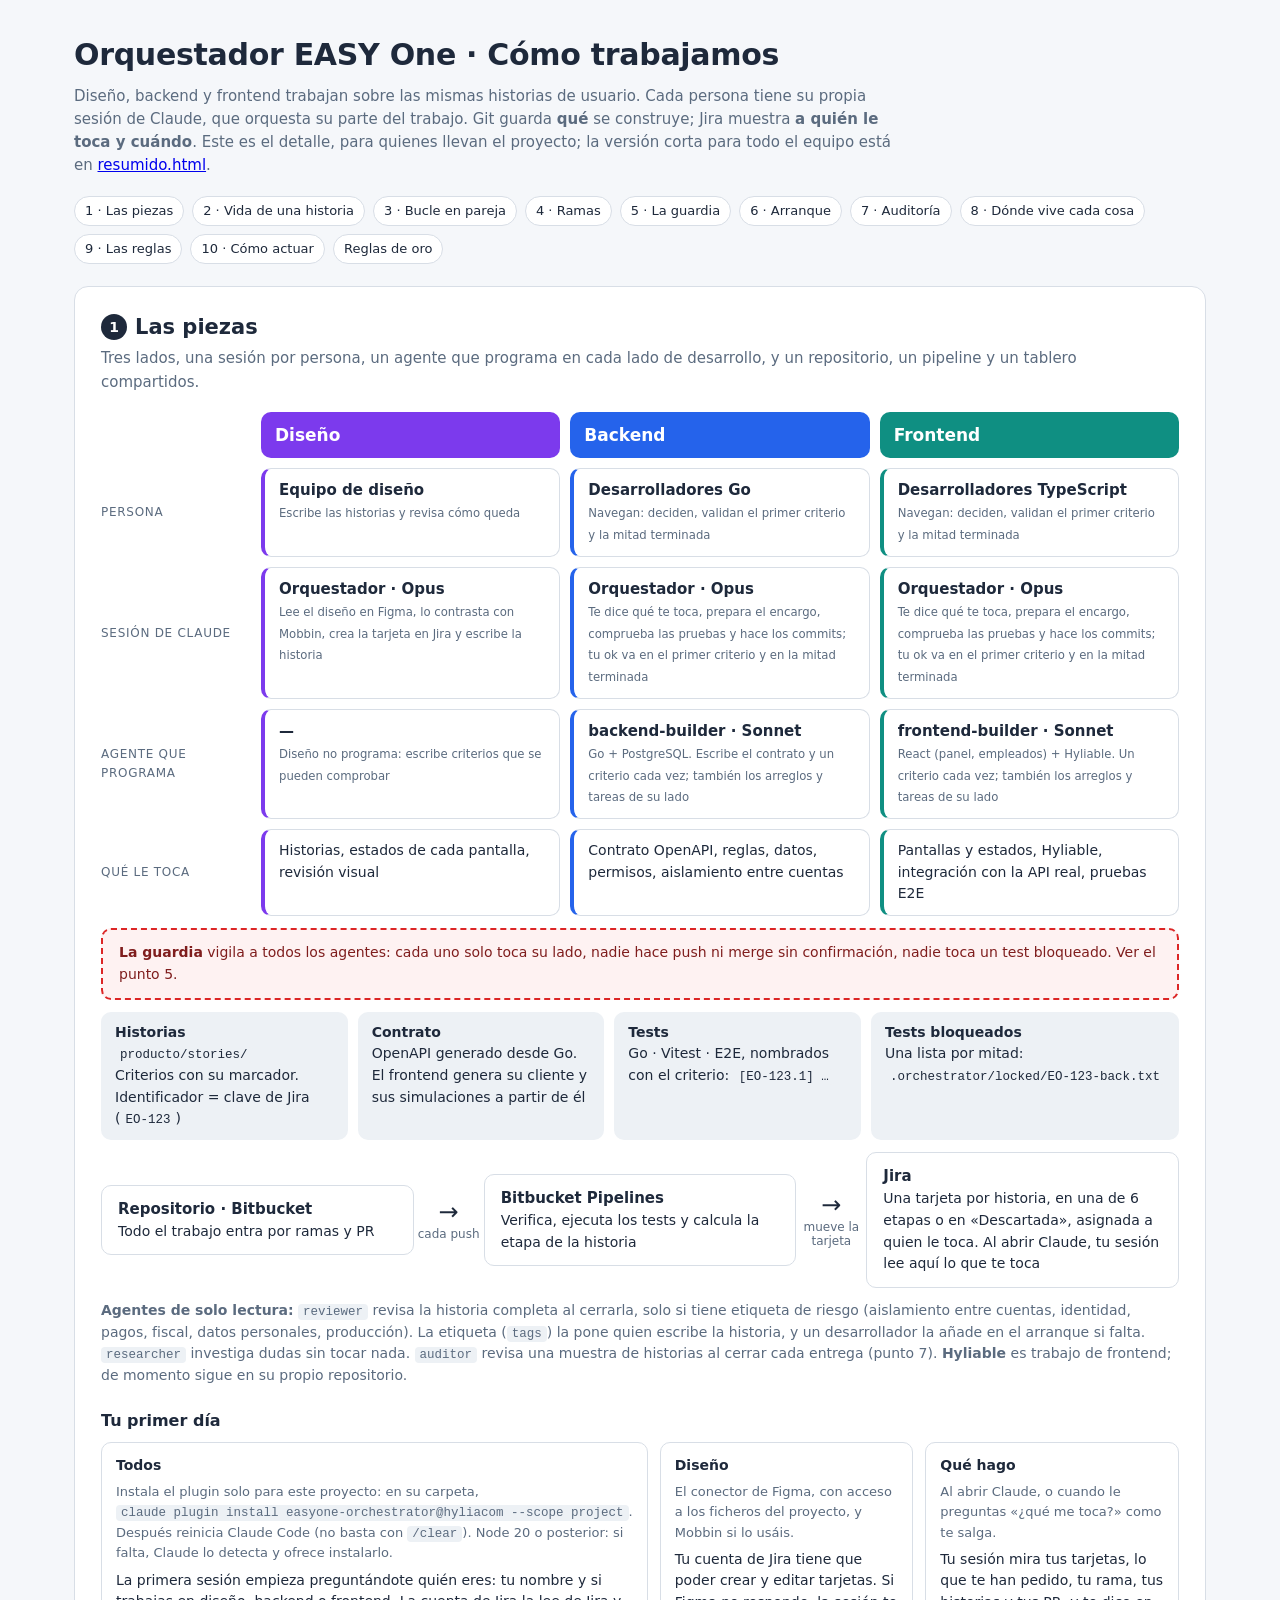
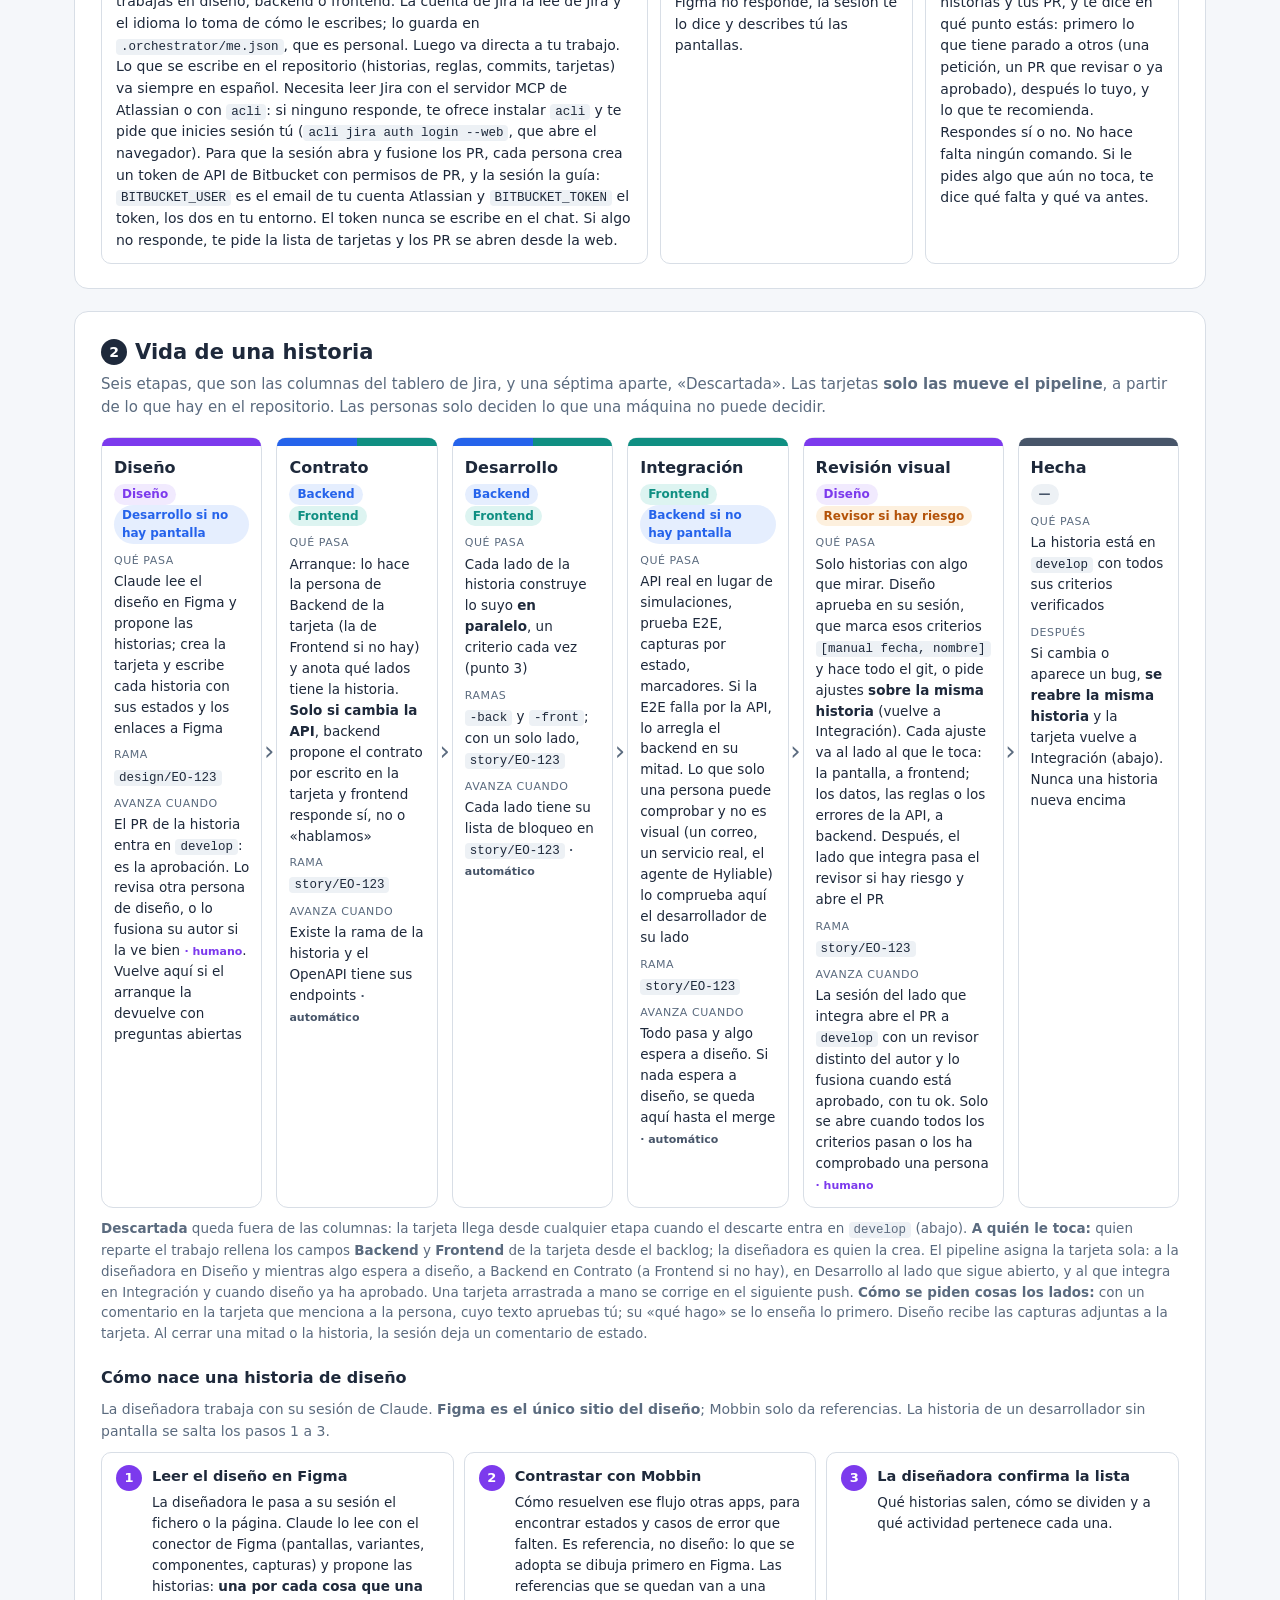
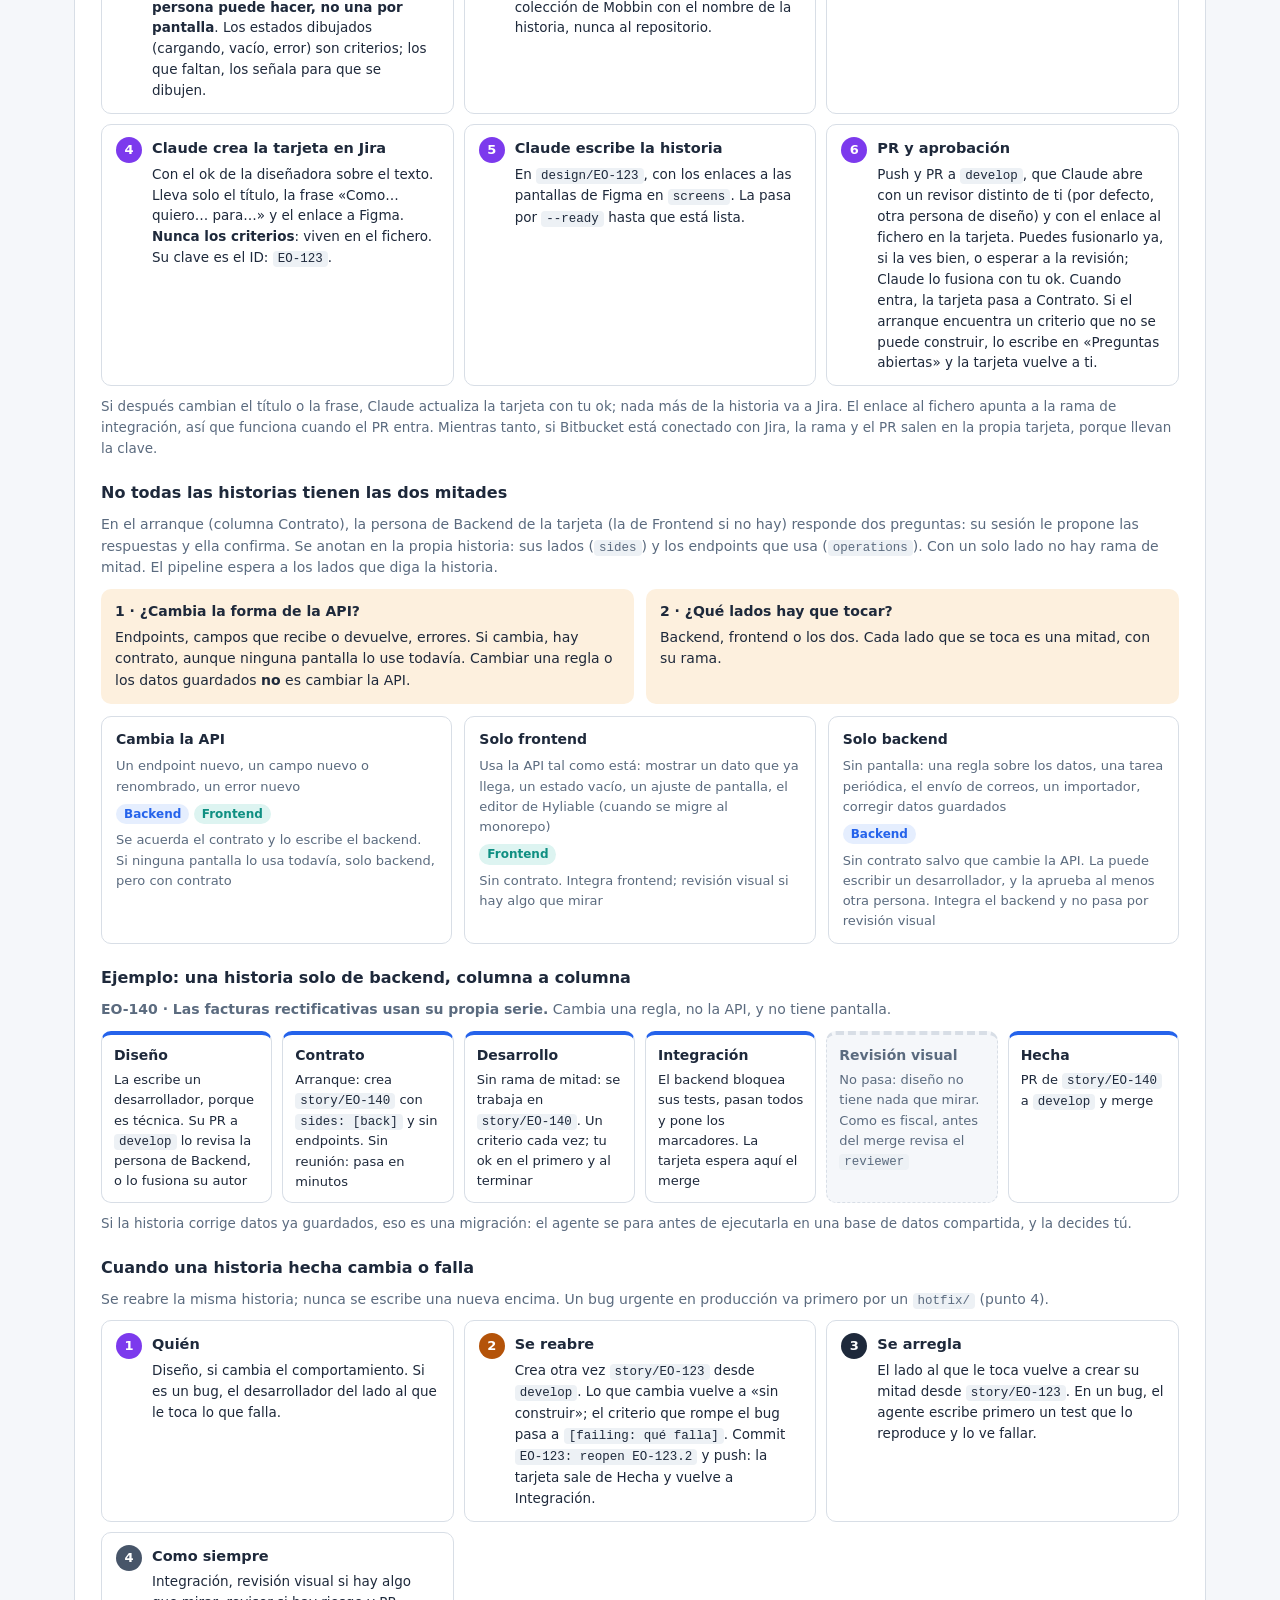
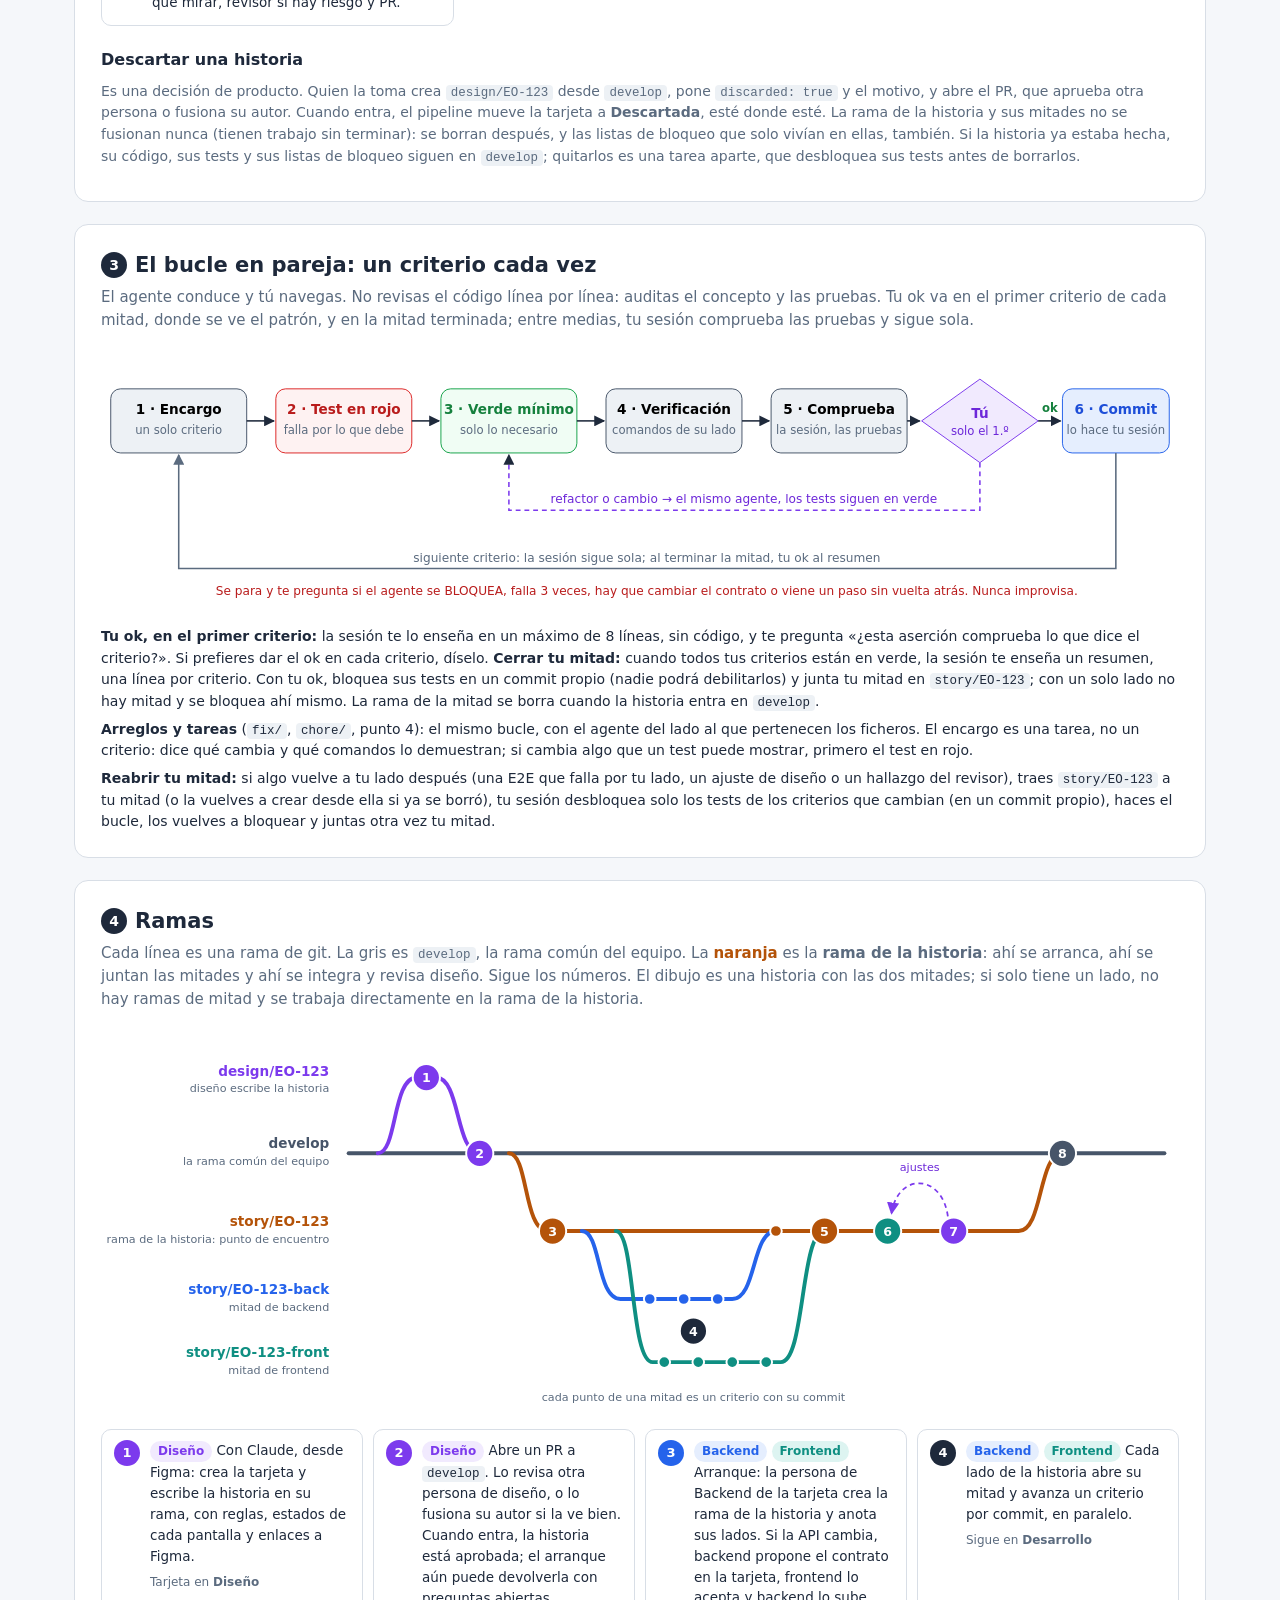
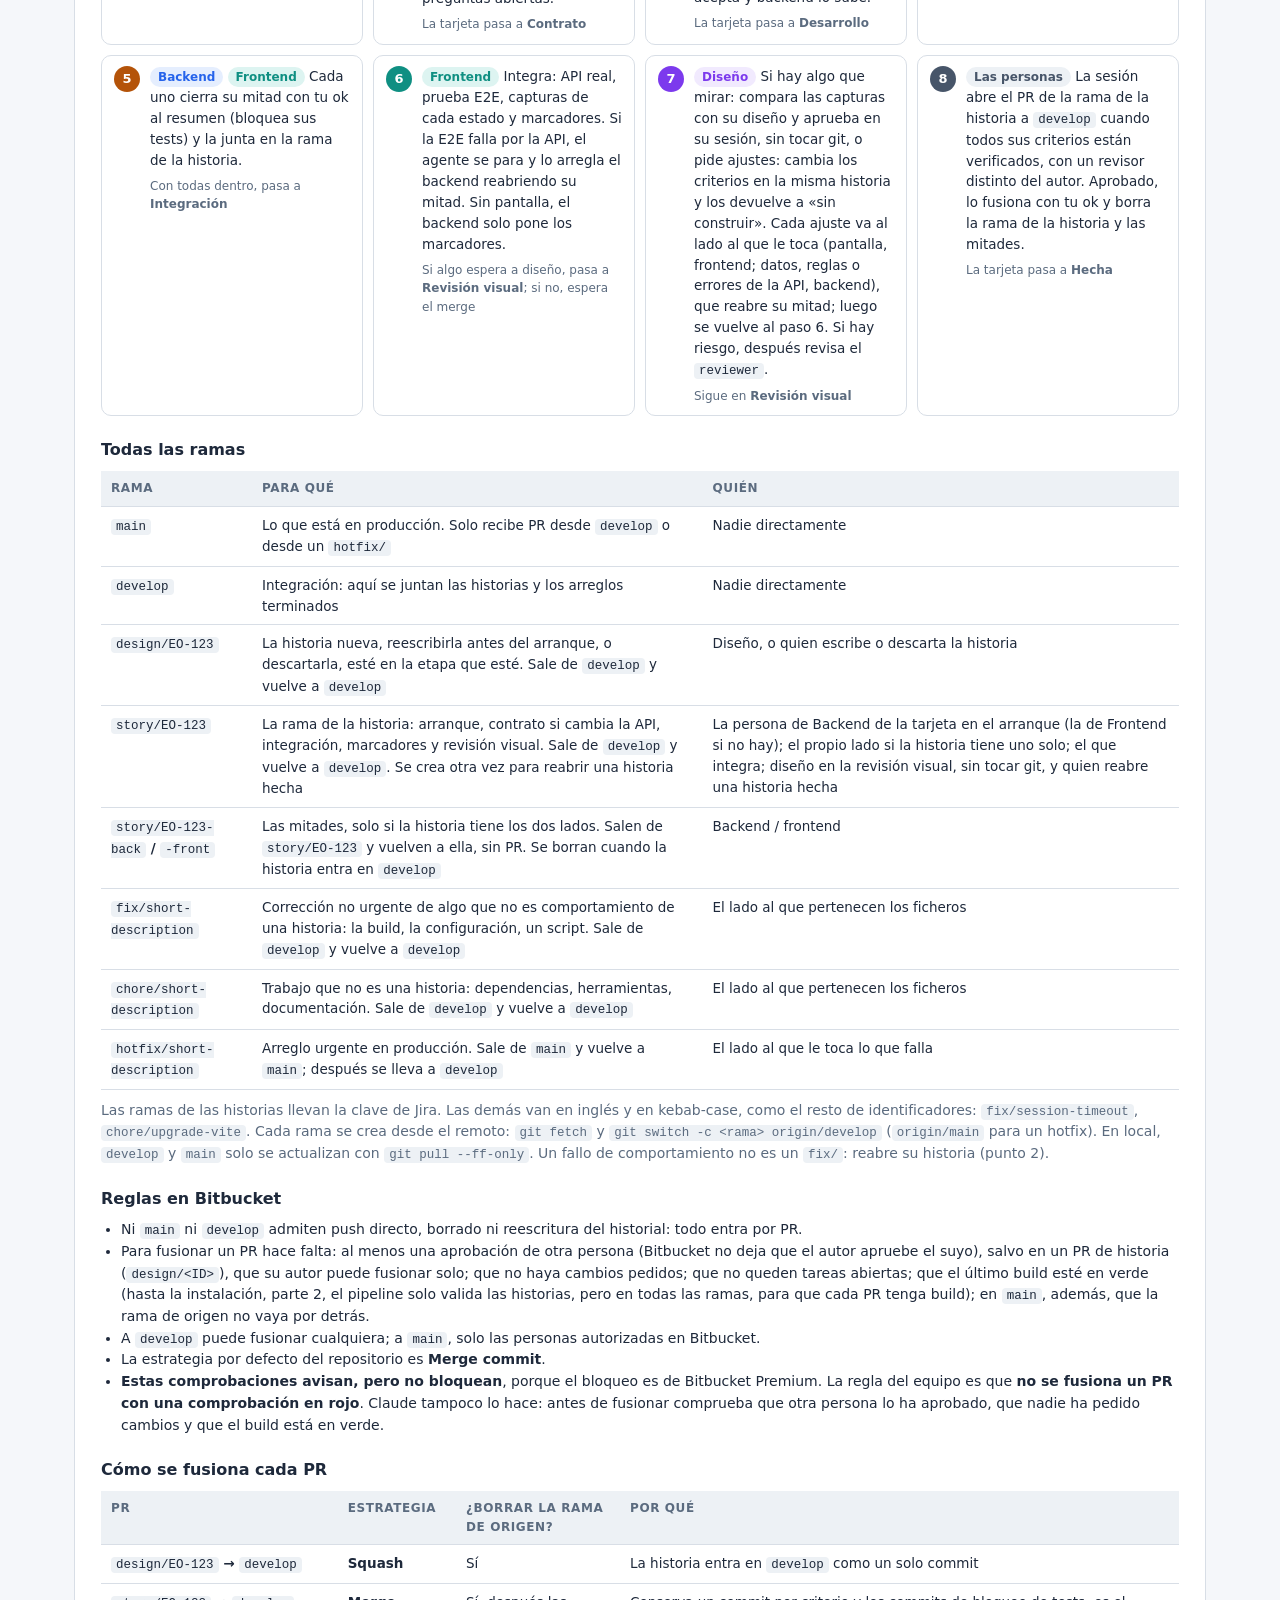
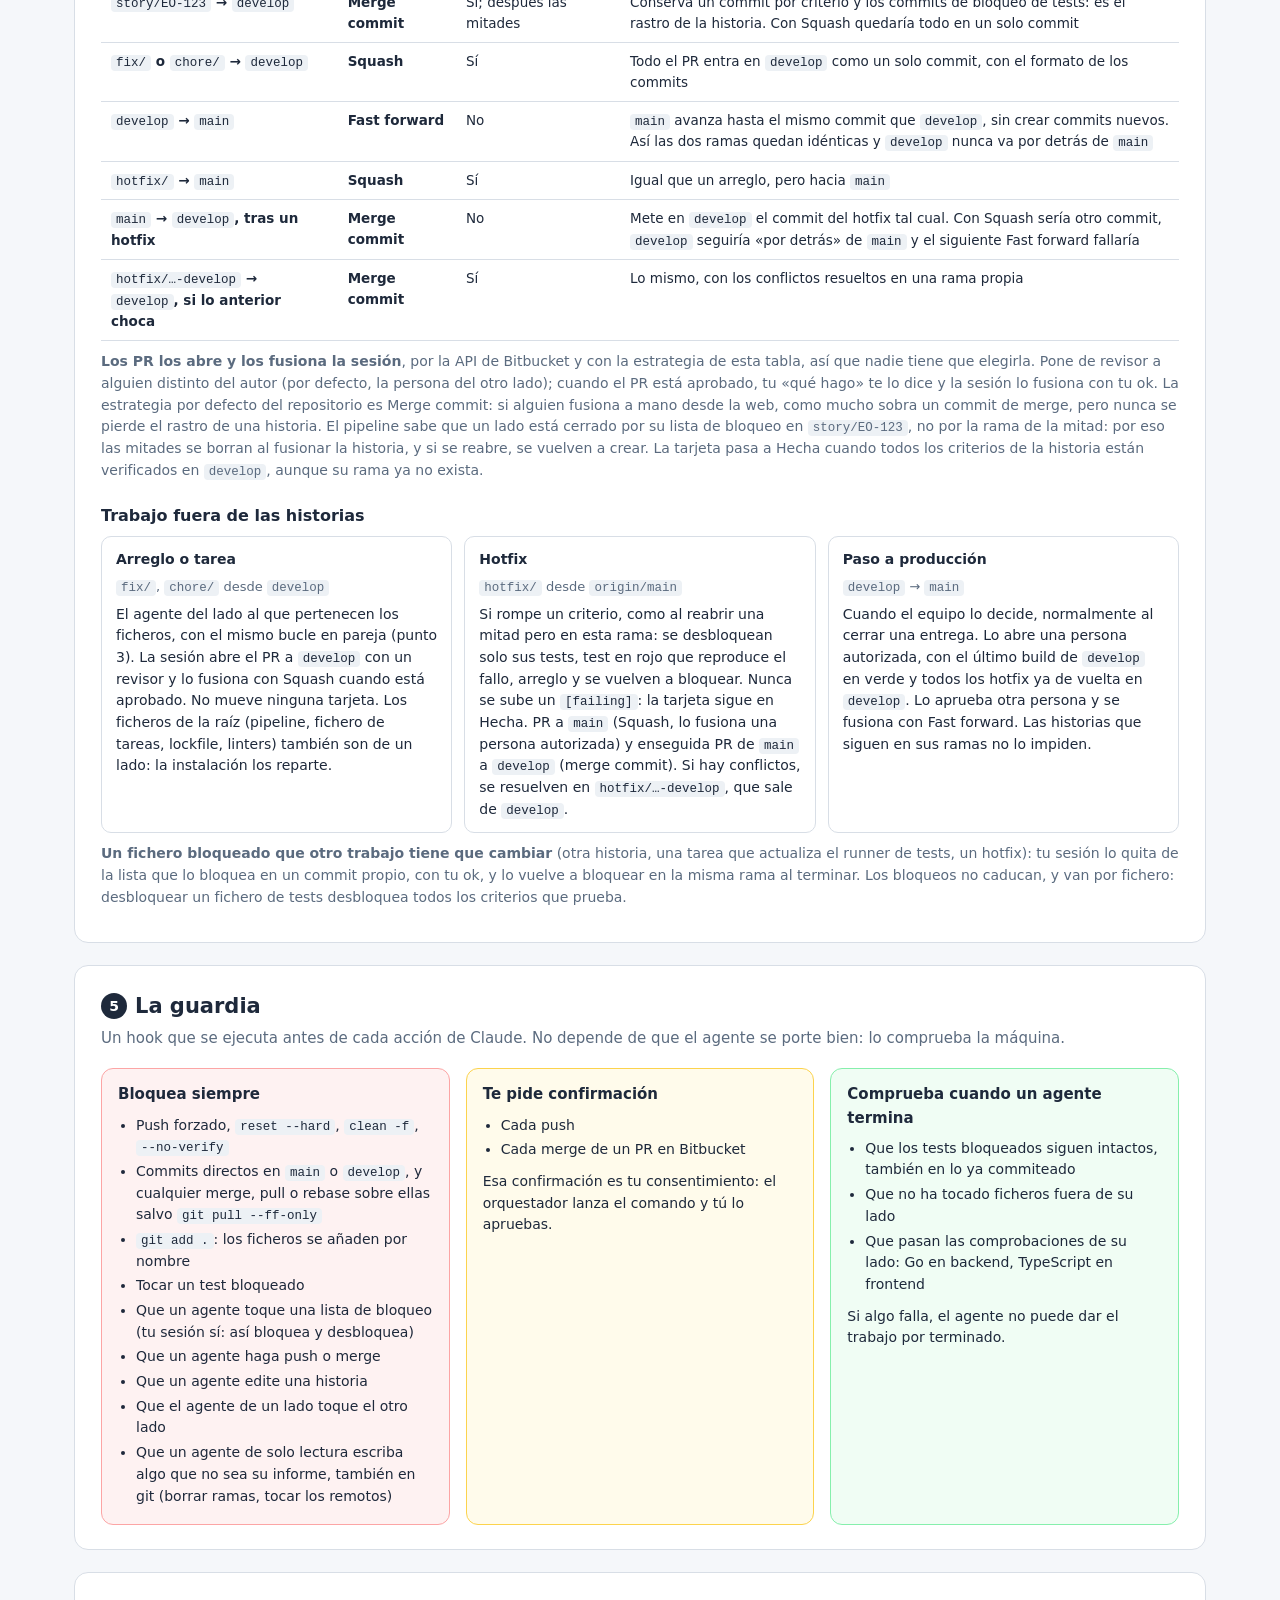
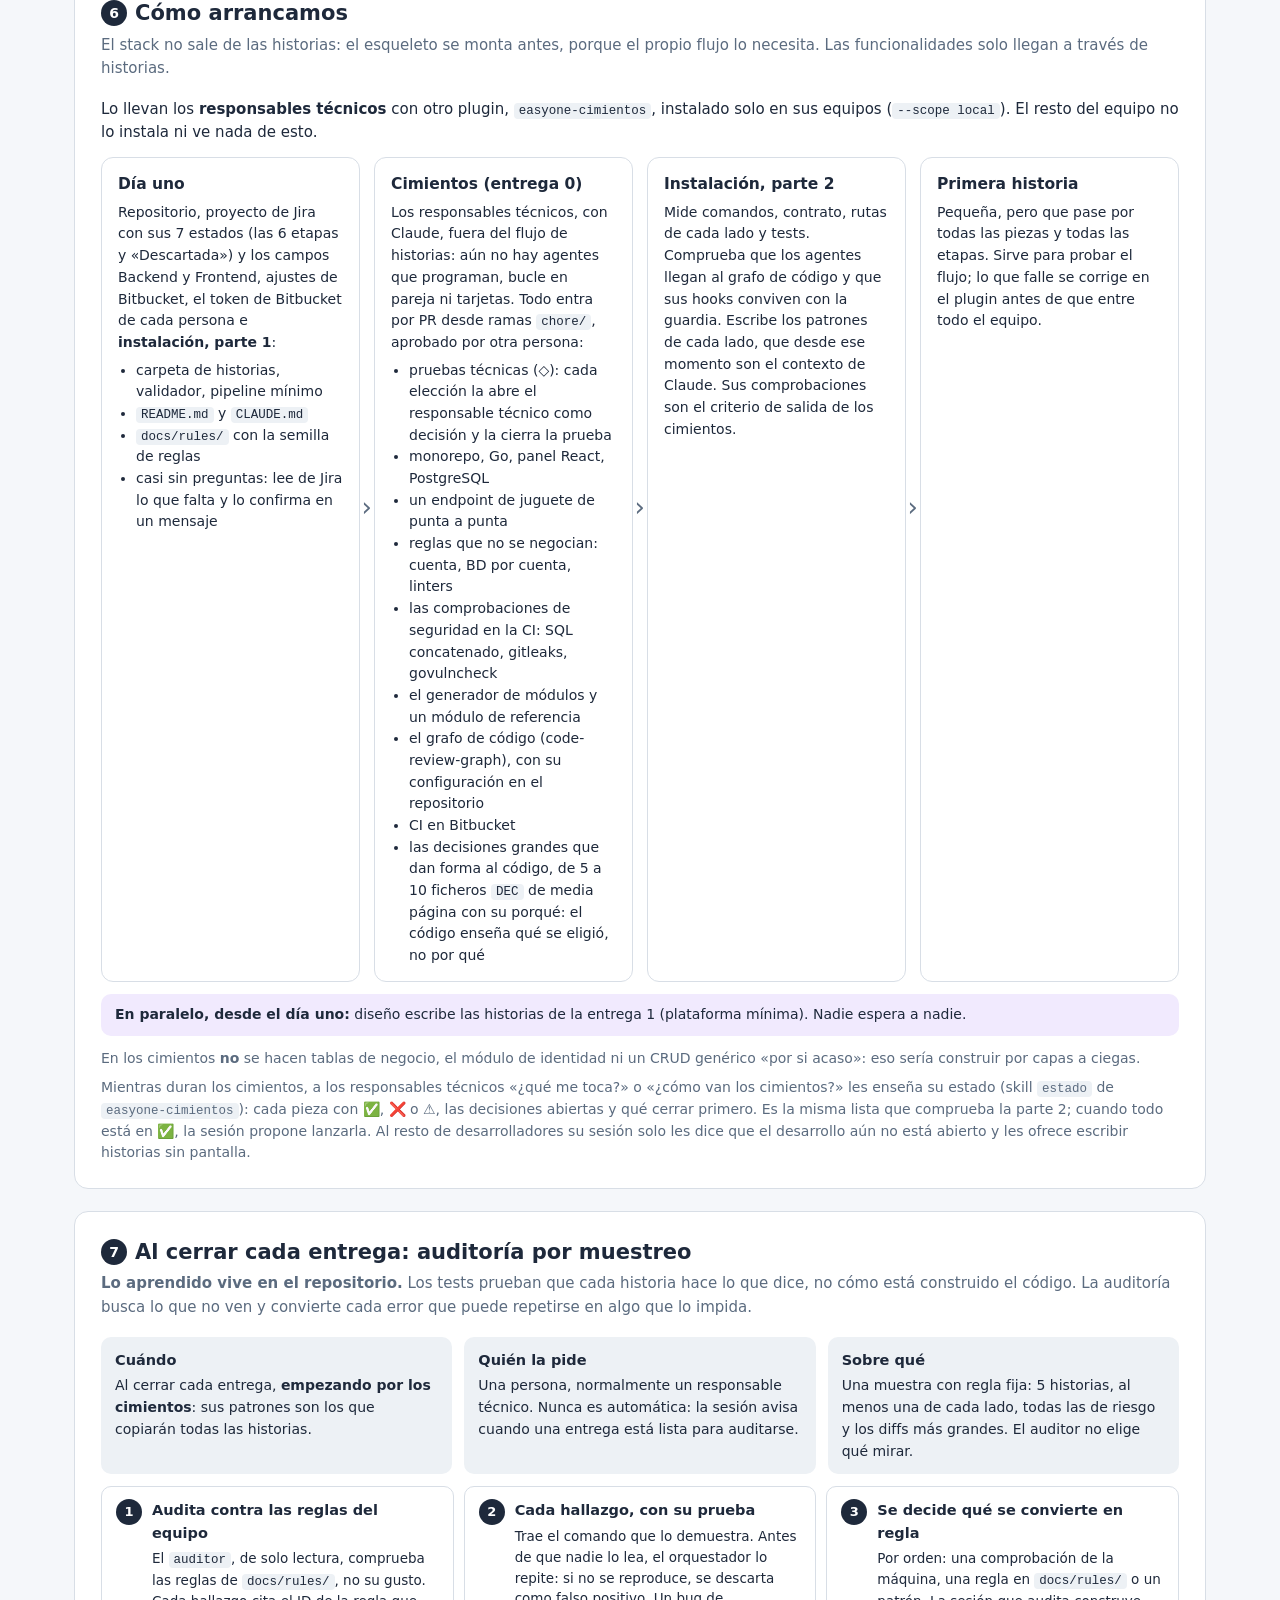
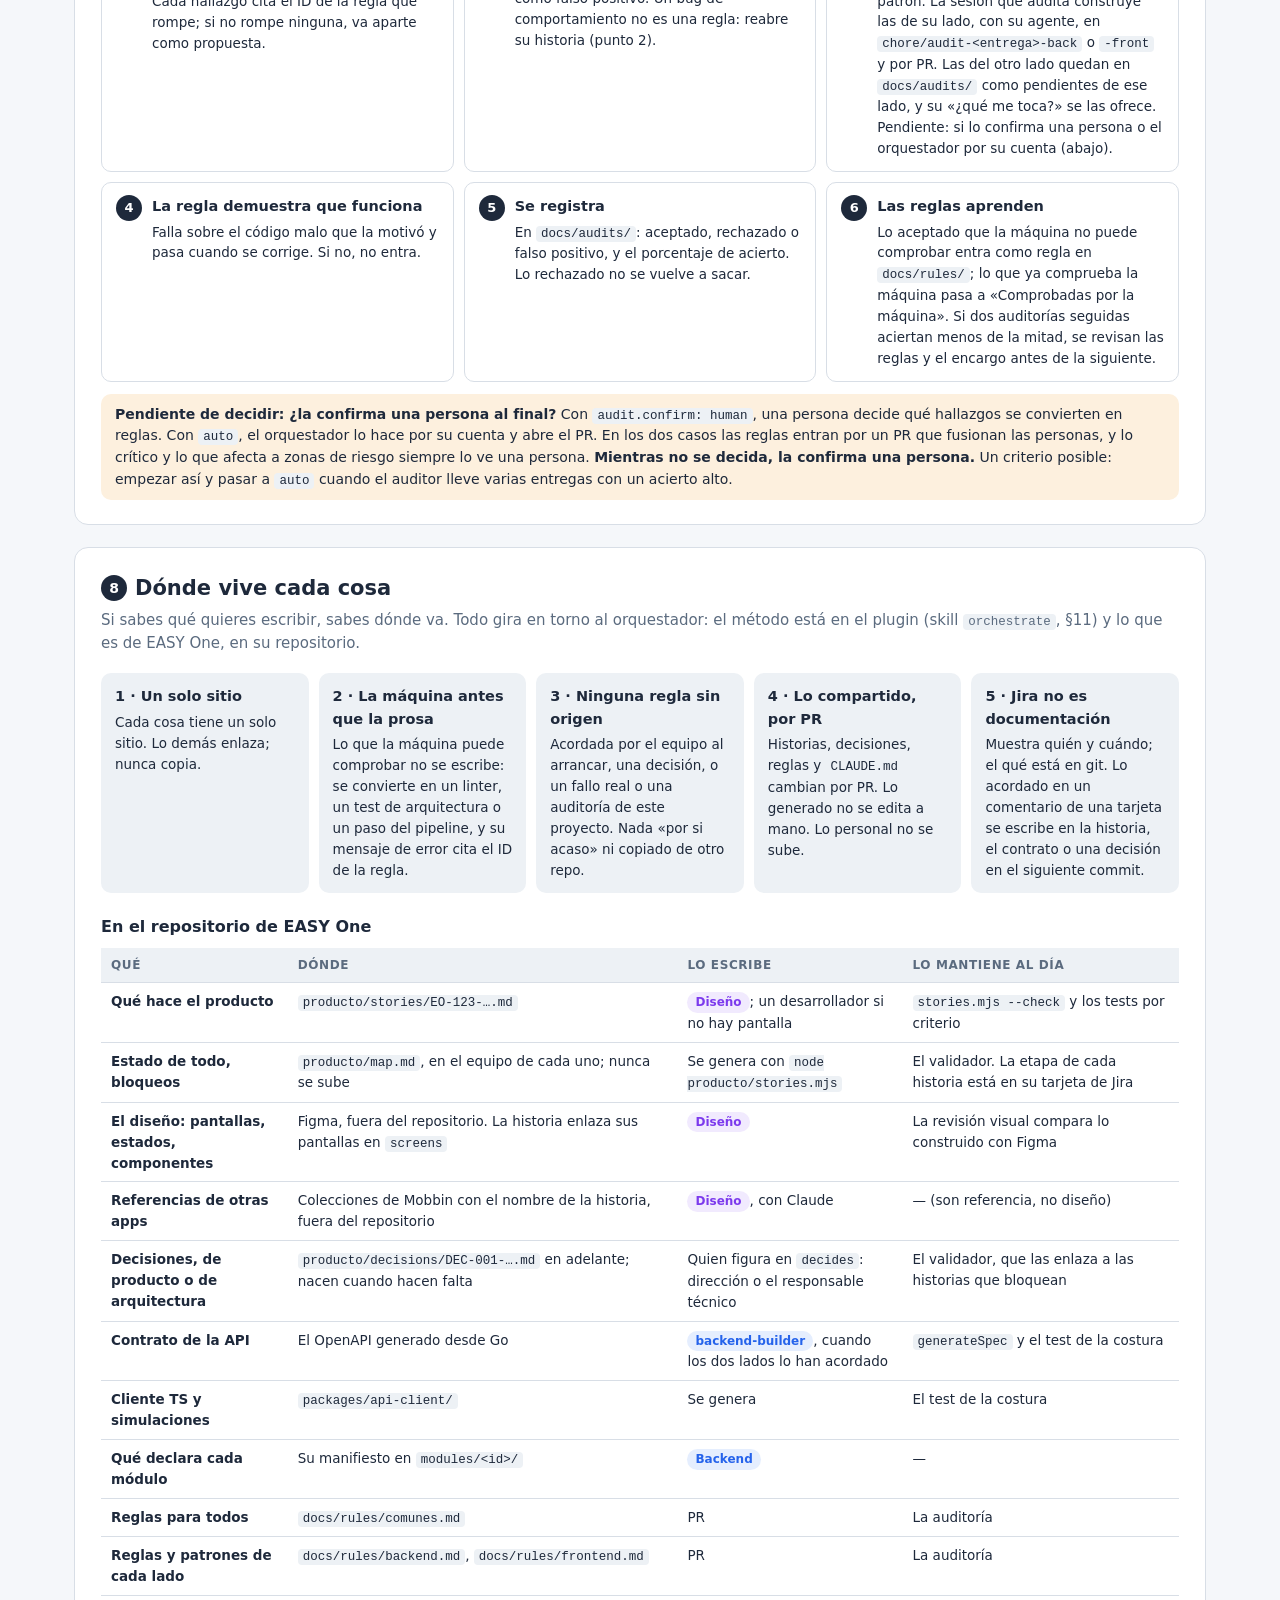
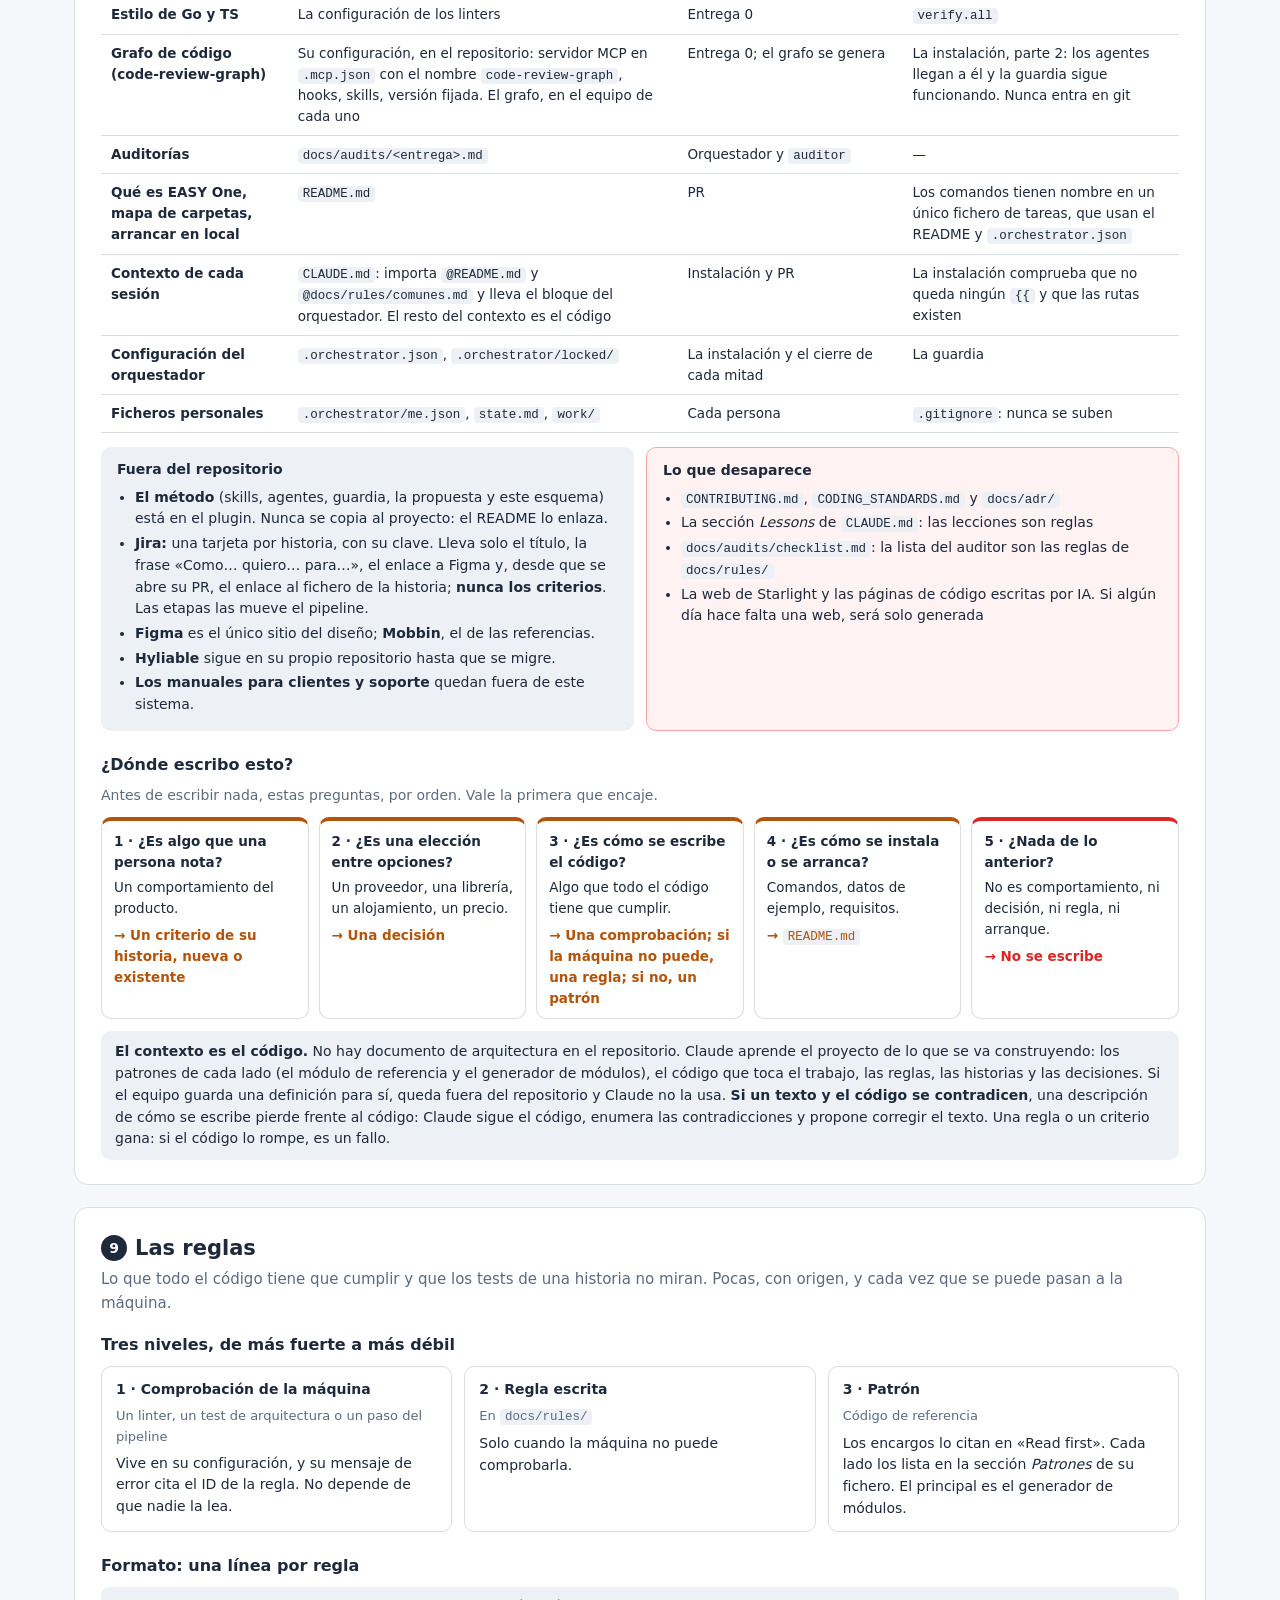
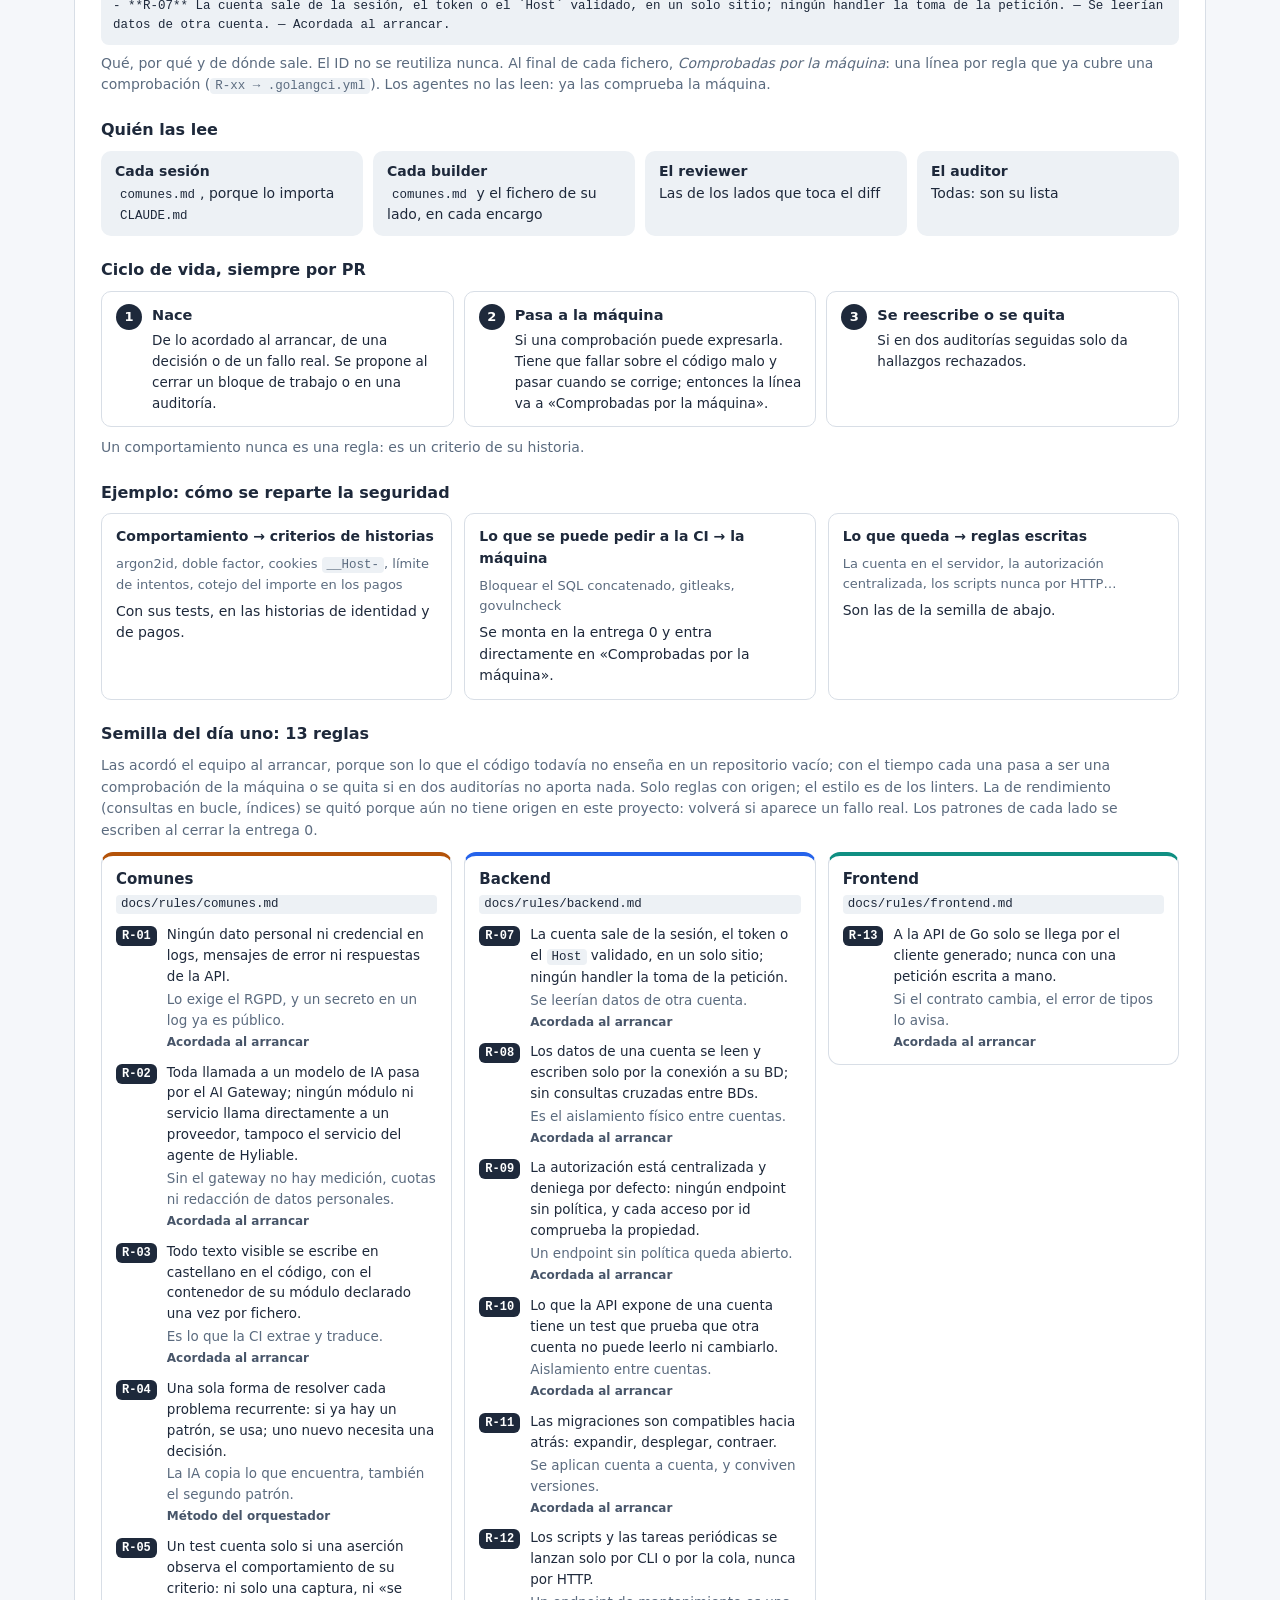
==== commit 6b37073e: "Set up each person's Jira and Bitbucket access at their first session (0.7.0, cimientos 0.2.0) Sessi" ====
--- a/docs/detallado.html
+++ b/docs/detallado.html
@@ -236,7 +236,7 @@
 
   <h3 class="sub">Tu primer día</h3>
   <div class="kinds">
-    <div class="kind"><b>Todos</b><span class="ex">Instala el plugin solo para este proyecto: en su carpeta, <code>claude plugin install easyone-orchestrator@hyliacom --scope project</code>. Después reinicia Claude Code (no basta con <code>/clear</code>). Node 20 o posterior: si falta, Claude lo detecta y ofrece instalarlo.</span><span>La primera sesión empieza preguntándote quién eres: tu nombre y si trabajas en diseño, backend o frontend. La cuenta de Jira la lee de Jira y el idioma lo toma de cómo le escribes; lo guarda en <code>.orchestrator/me.json</code>, que es personal. Luego va directa a tu trabajo. Lo que se escribe en el repositorio (historias, reglas, commits, tarjetas) va siempre en español. Necesita leer Jira con el servidor MCP de Atlassian o con <code>acli</code>; si no puede, te pide la lista. Cada persona crea su token de Bitbucket (<code>BITBUCKET_USER</code> y <code>BITBUCKET_TOKEN</code>), para que la sesión abra y fusione los PR.</span></div>
+    <div class="kind"><b>Todos</b><span class="ex">Instala el plugin solo para este proyecto: en su carpeta, <code>claude plugin install easyone-orchestrator@hyliacom --scope project</code>. Después reinicia Claude Code (no basta con <code>/clear</code>). Node 20 o posterior: si falta, Claude lo detecta y ofrece instalarlo.</span><span>La primera sesión empieza preguntándote quién eres: tu nombre y si trabajas en diseño, backend o frontend. La cuenta de Jira la lee de Jira y el idioma lo toma de cómo le escribes; lo guarda en <code>.orchestrator/me.json</code>, que es personal. Luego va directa a tu trabajo. Lo que se escribe en el repositorio (historias, reglas, commits, tarjetas) va siempre en español. Necesita leer Jira con el servidor MCP de Atlassian o con <code>acli</code>: si ninguno responde, te ofrece instalar <code>acli</code> y te pide que inicies sesión tú (<code>acli jira auth login --web</code>, que abre el navegador). Para que la sesión abra y fusione los PR, cada persona crea un token de API de Bitbucket con permisos de PR, y la sesión la guía: <code>BITBUCKET_USER</code> es el email de tu cuenta Atlassian y <code>BITBUCKET_TOKEN</code> el token, los dos en tu entorno. El token nunca se escribe en el chat. Si algo no responde, te pide la lista de tarjetas y los PR se abren desde la web.</span></div>
     <div class="kind"><b>Diseño</b><span class="ex">El conector de Figma, con acceso a los ficheros del proyecto, y Mobbin si lo usáis.</span><span>Tu cuenta de Jira tiene que poder crear y editar tarjetas. Si Figma no responde, la sesión te lo dice y describes tú las pantallas.</span></div>
     <div class="kind"><b>Qué hago</b><span class="ex">Al abrir Claude, o cuando le preguntas «¿qué me toca?» como te salga.</span><span>Tu sesión mira tus tarjetas, lo que te han pedido, tu rama, tus historias y tus PR, y te dice en qué punto estás: primero lo que tiene parado a otros (una petición, un PR que revisar o ya aprobado), después lo tuyo, y lo que te recomienda. Respondes sí o no. No hace falta ningún comando. Si le pides algo que aún no toca, te dice qué falta y qué va antes.</span></div>
   </div>
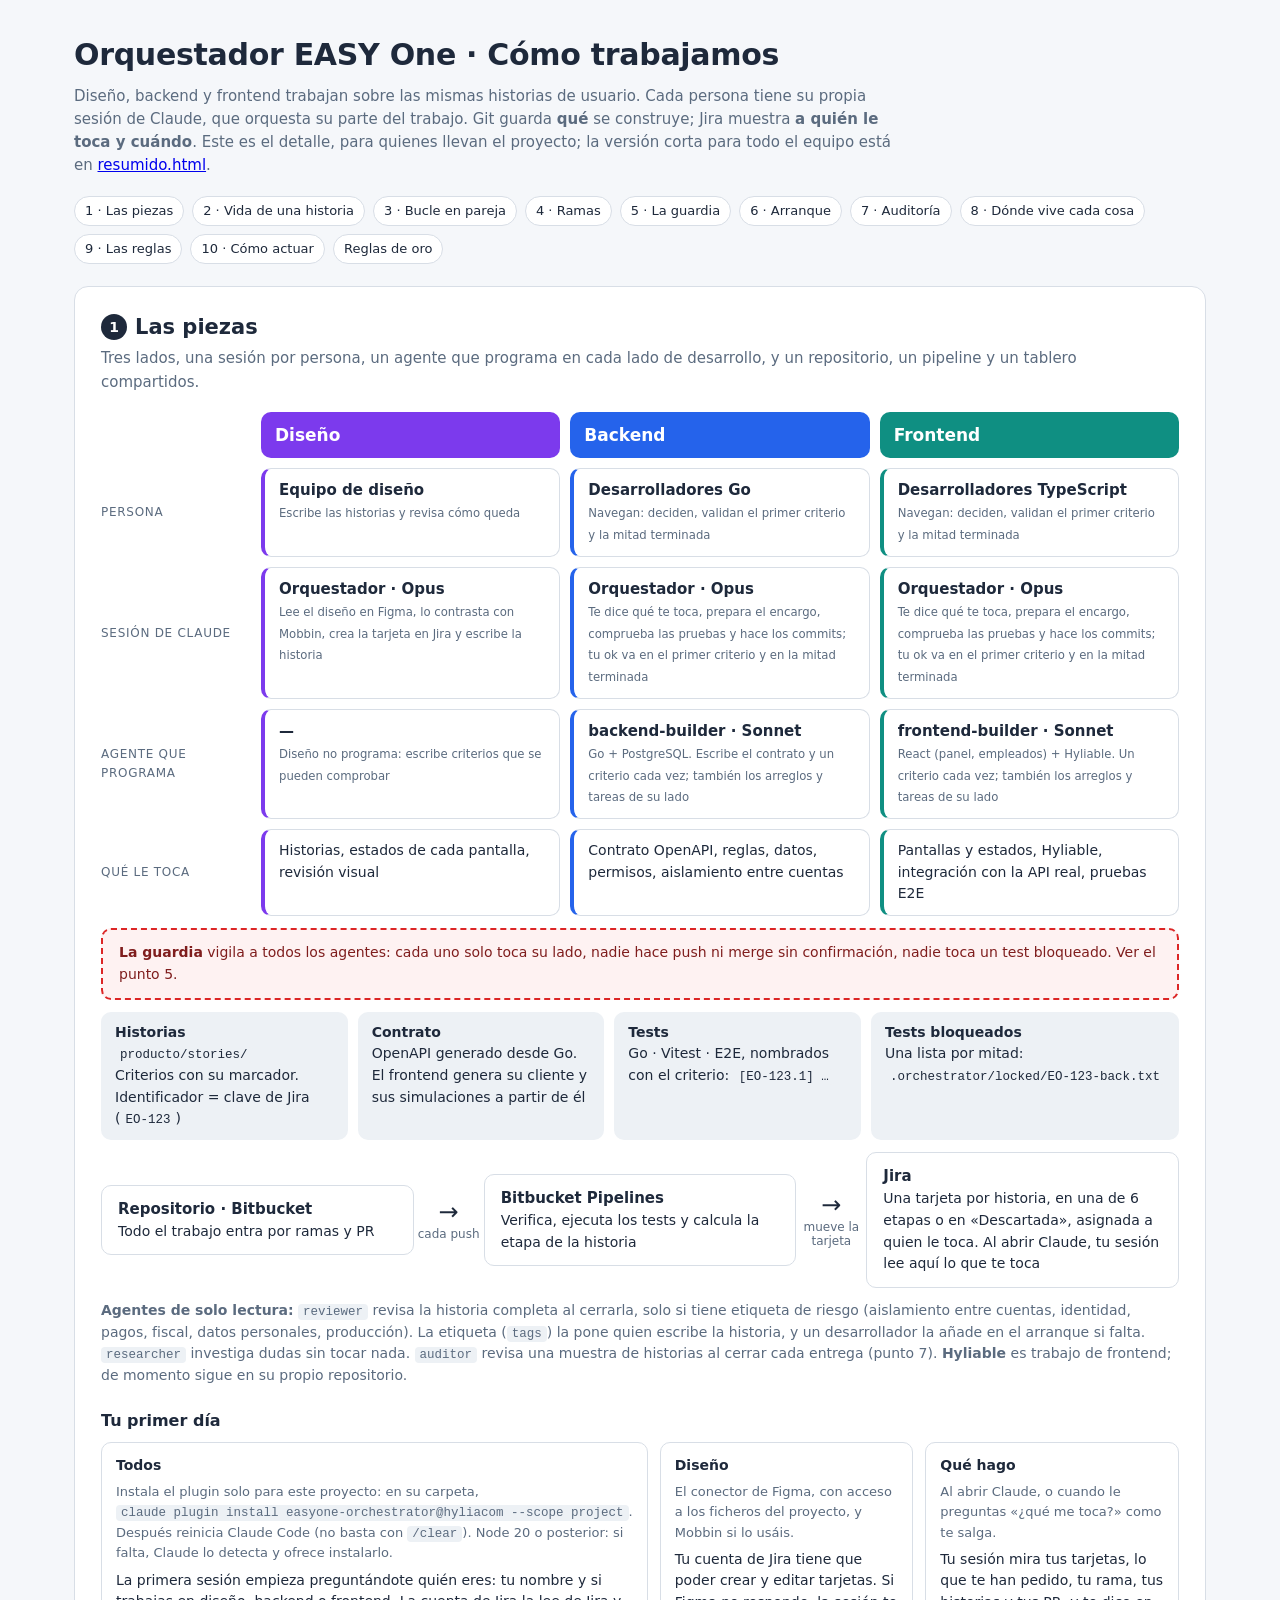
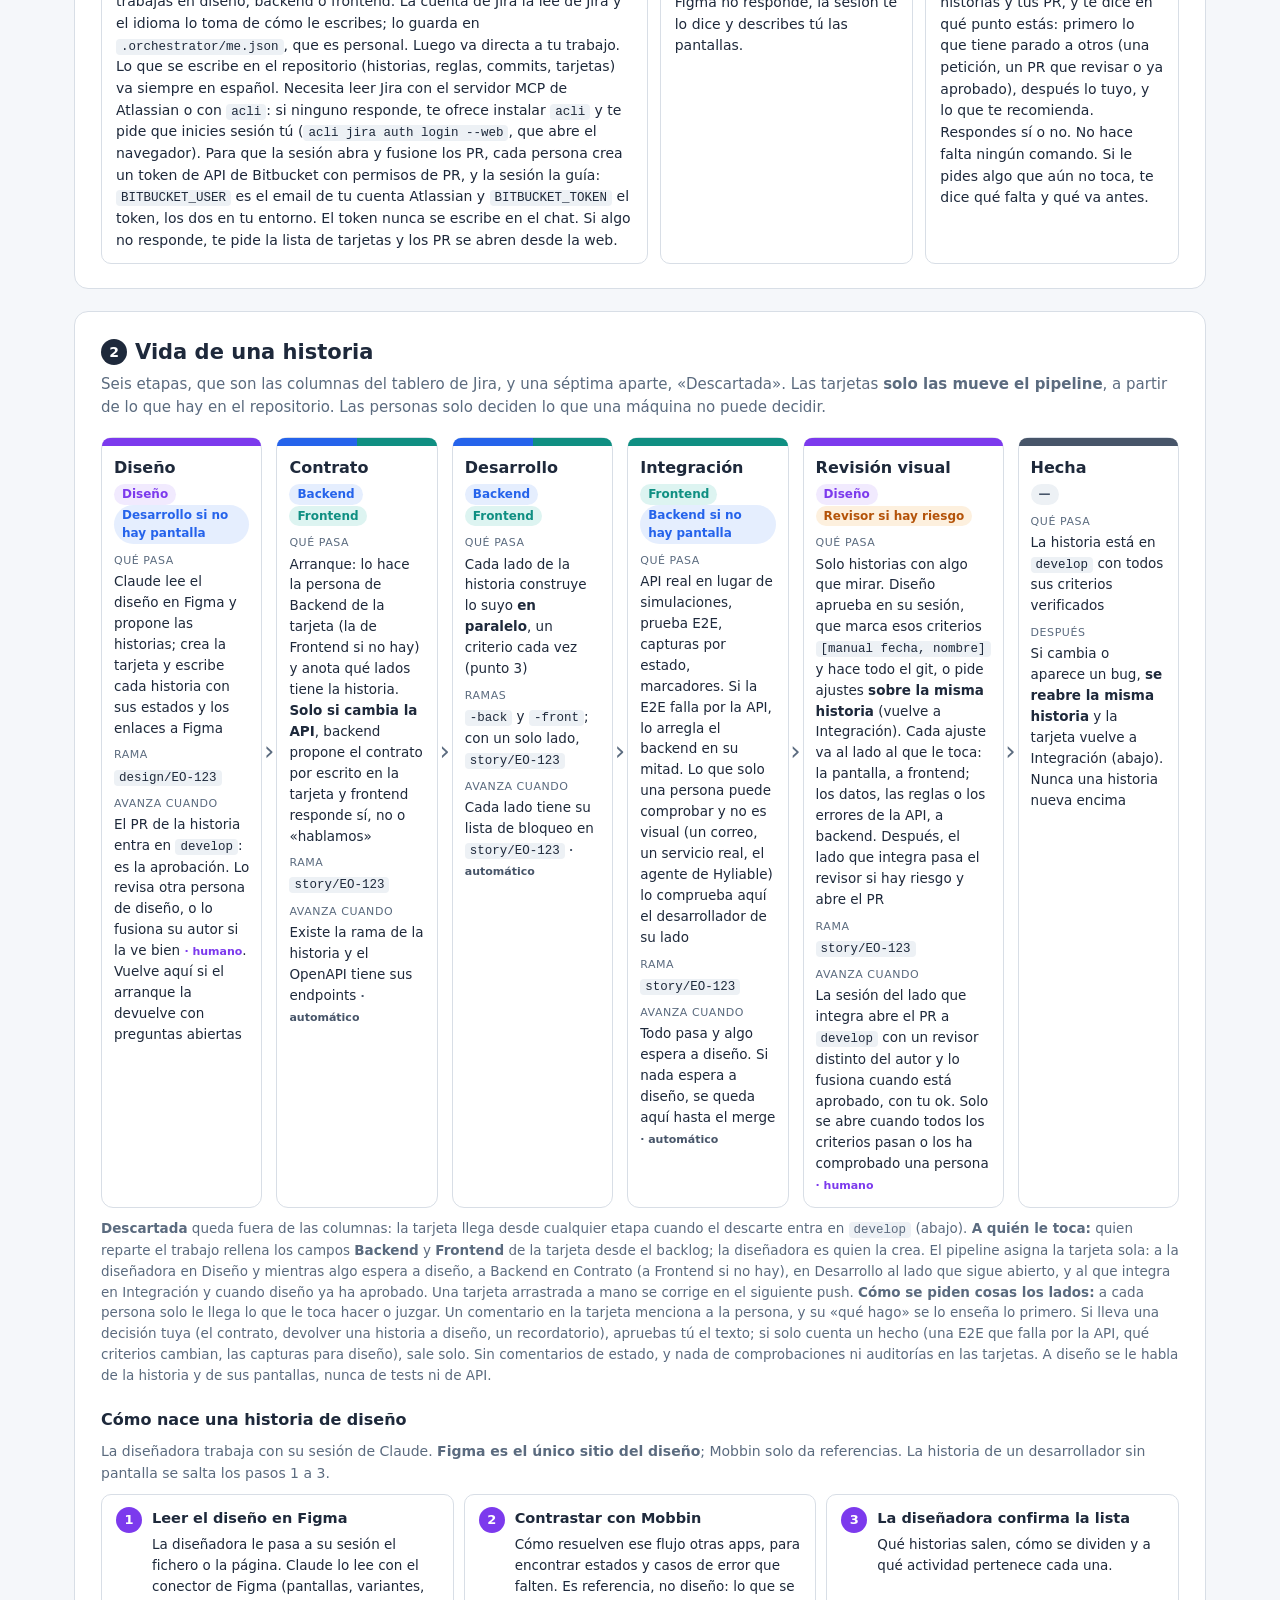
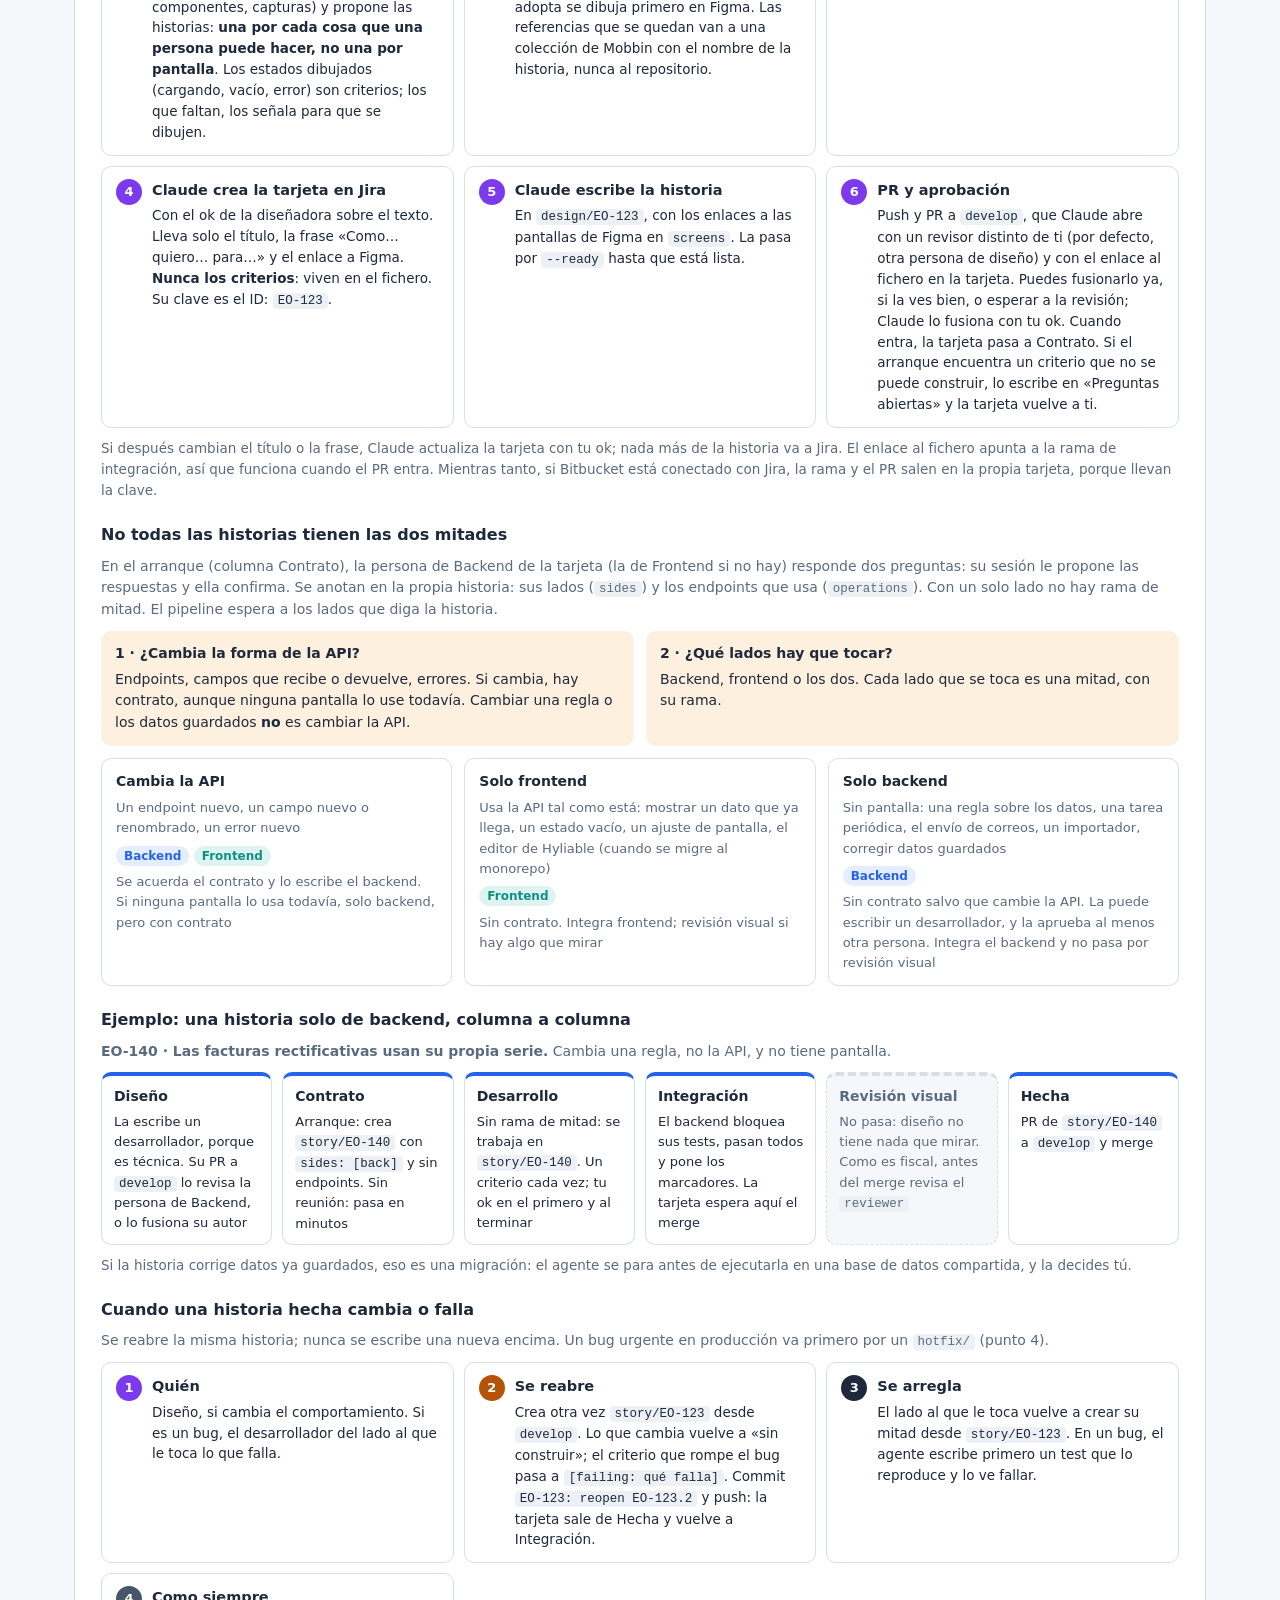
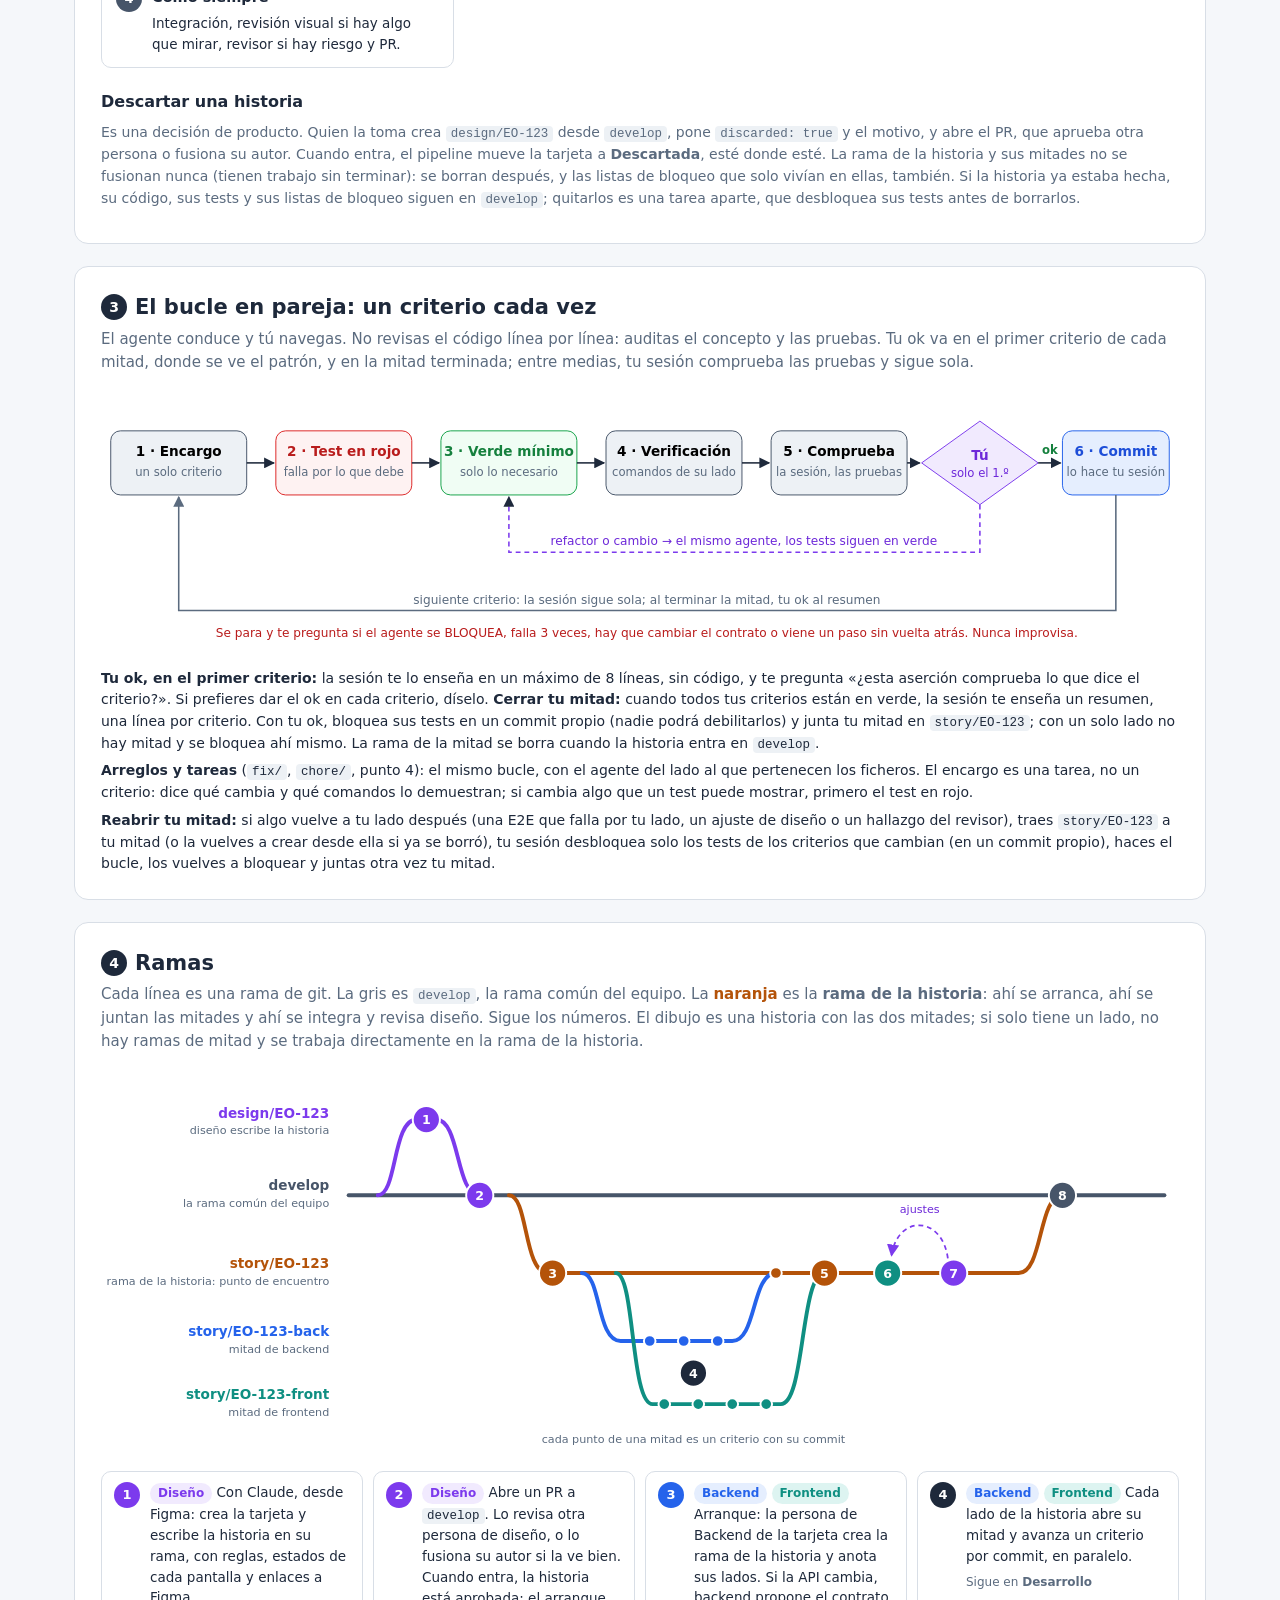
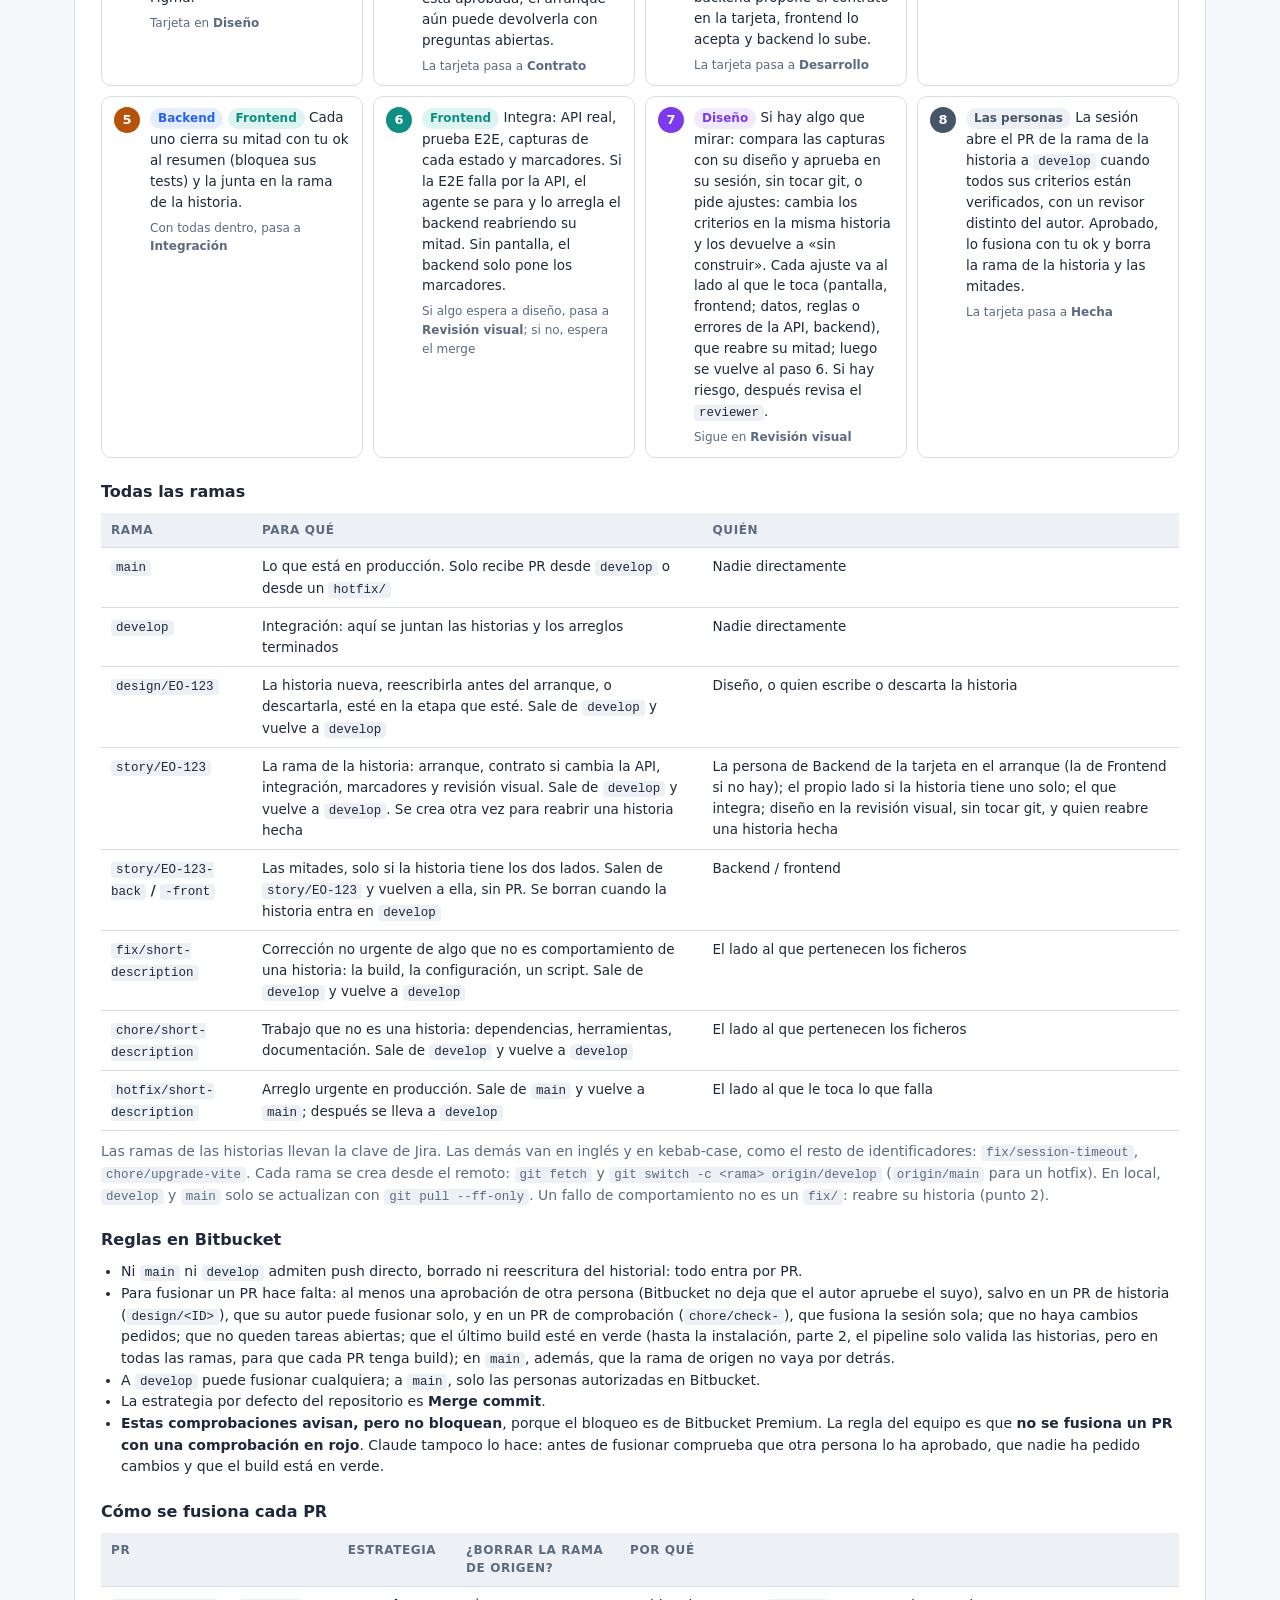
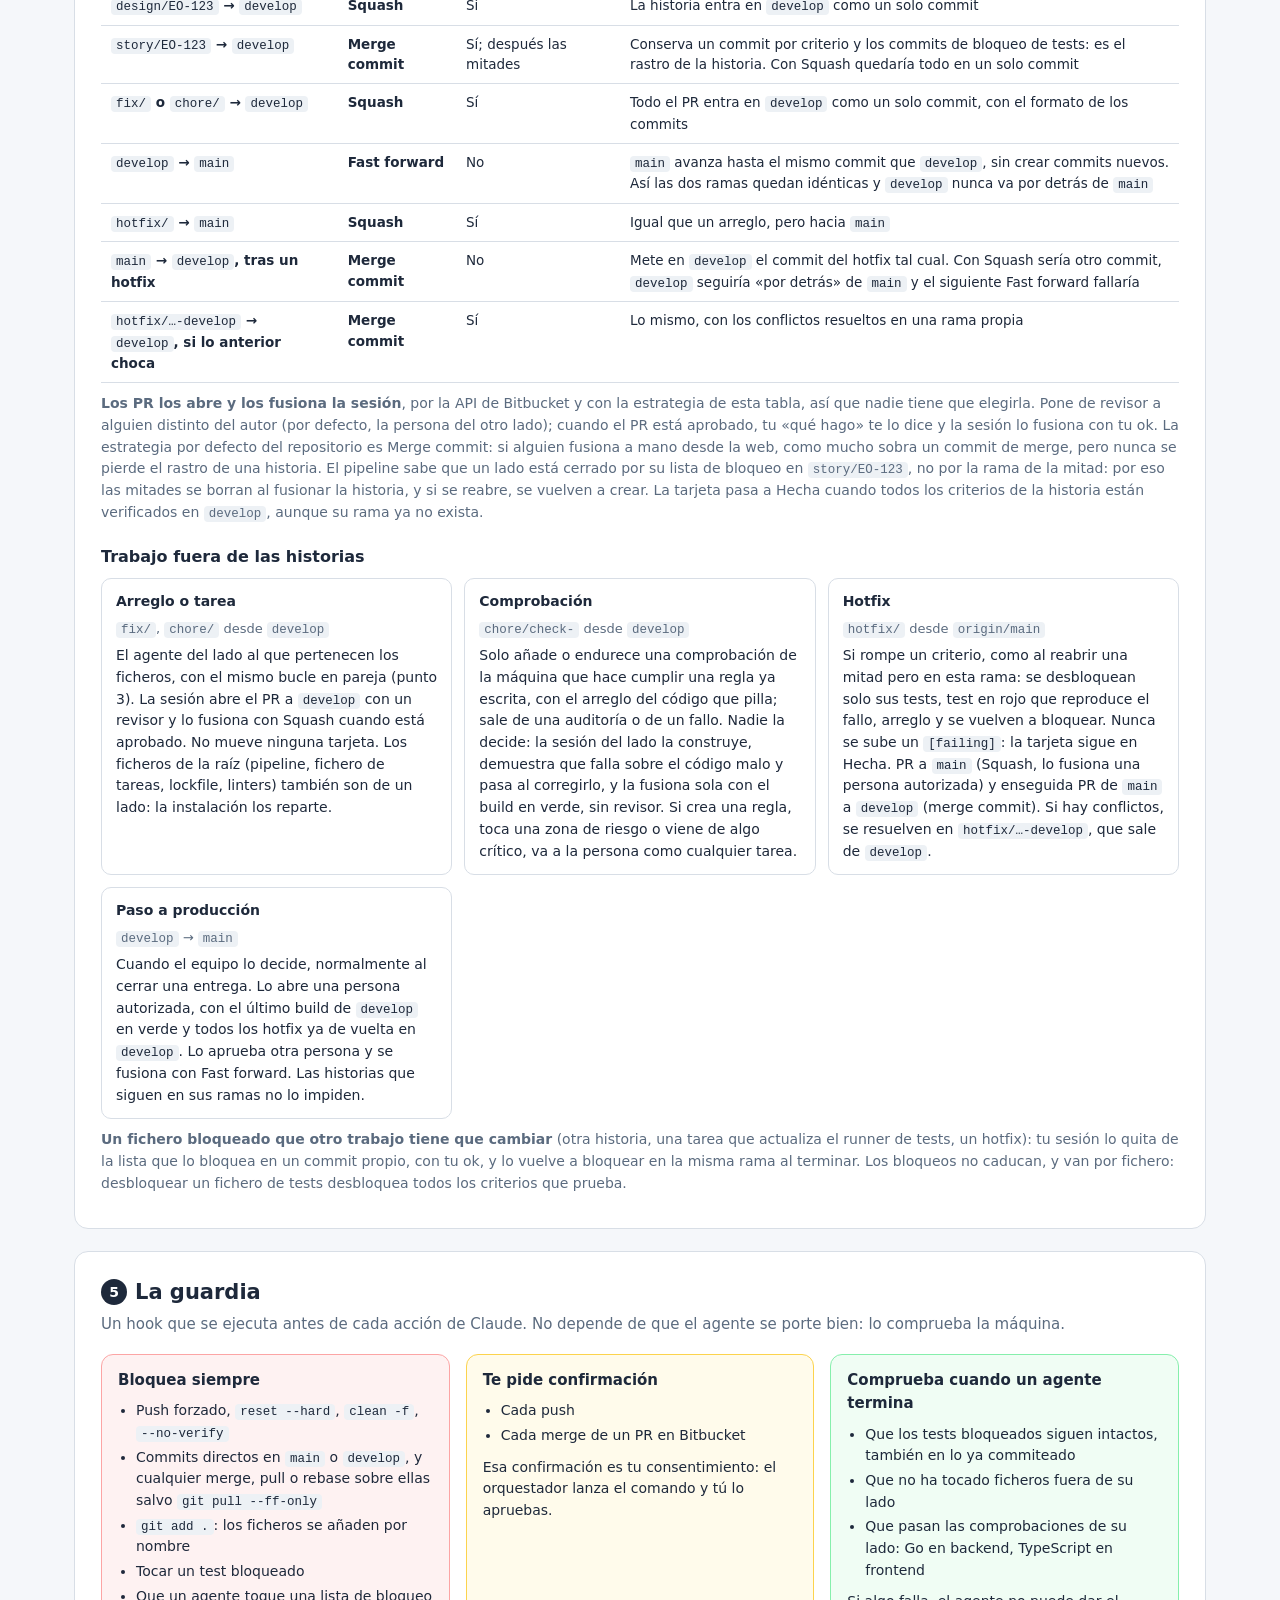
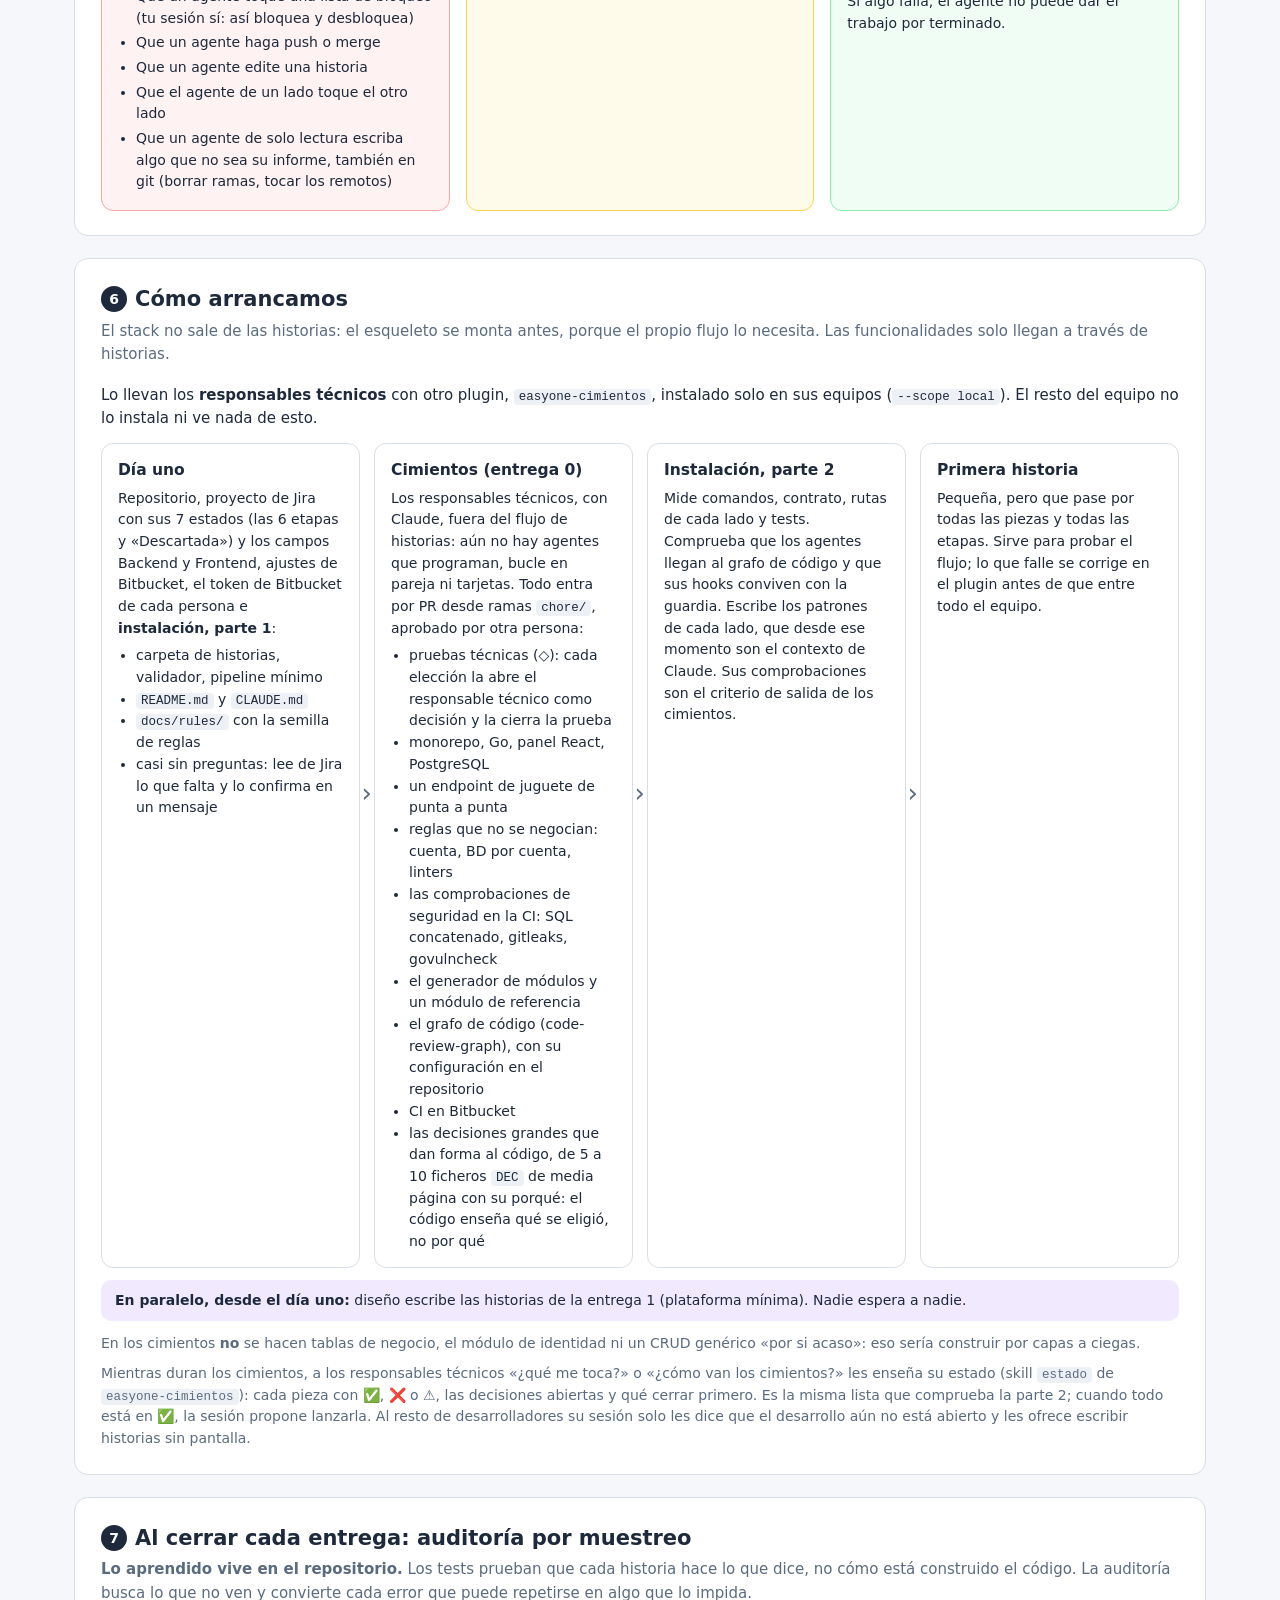
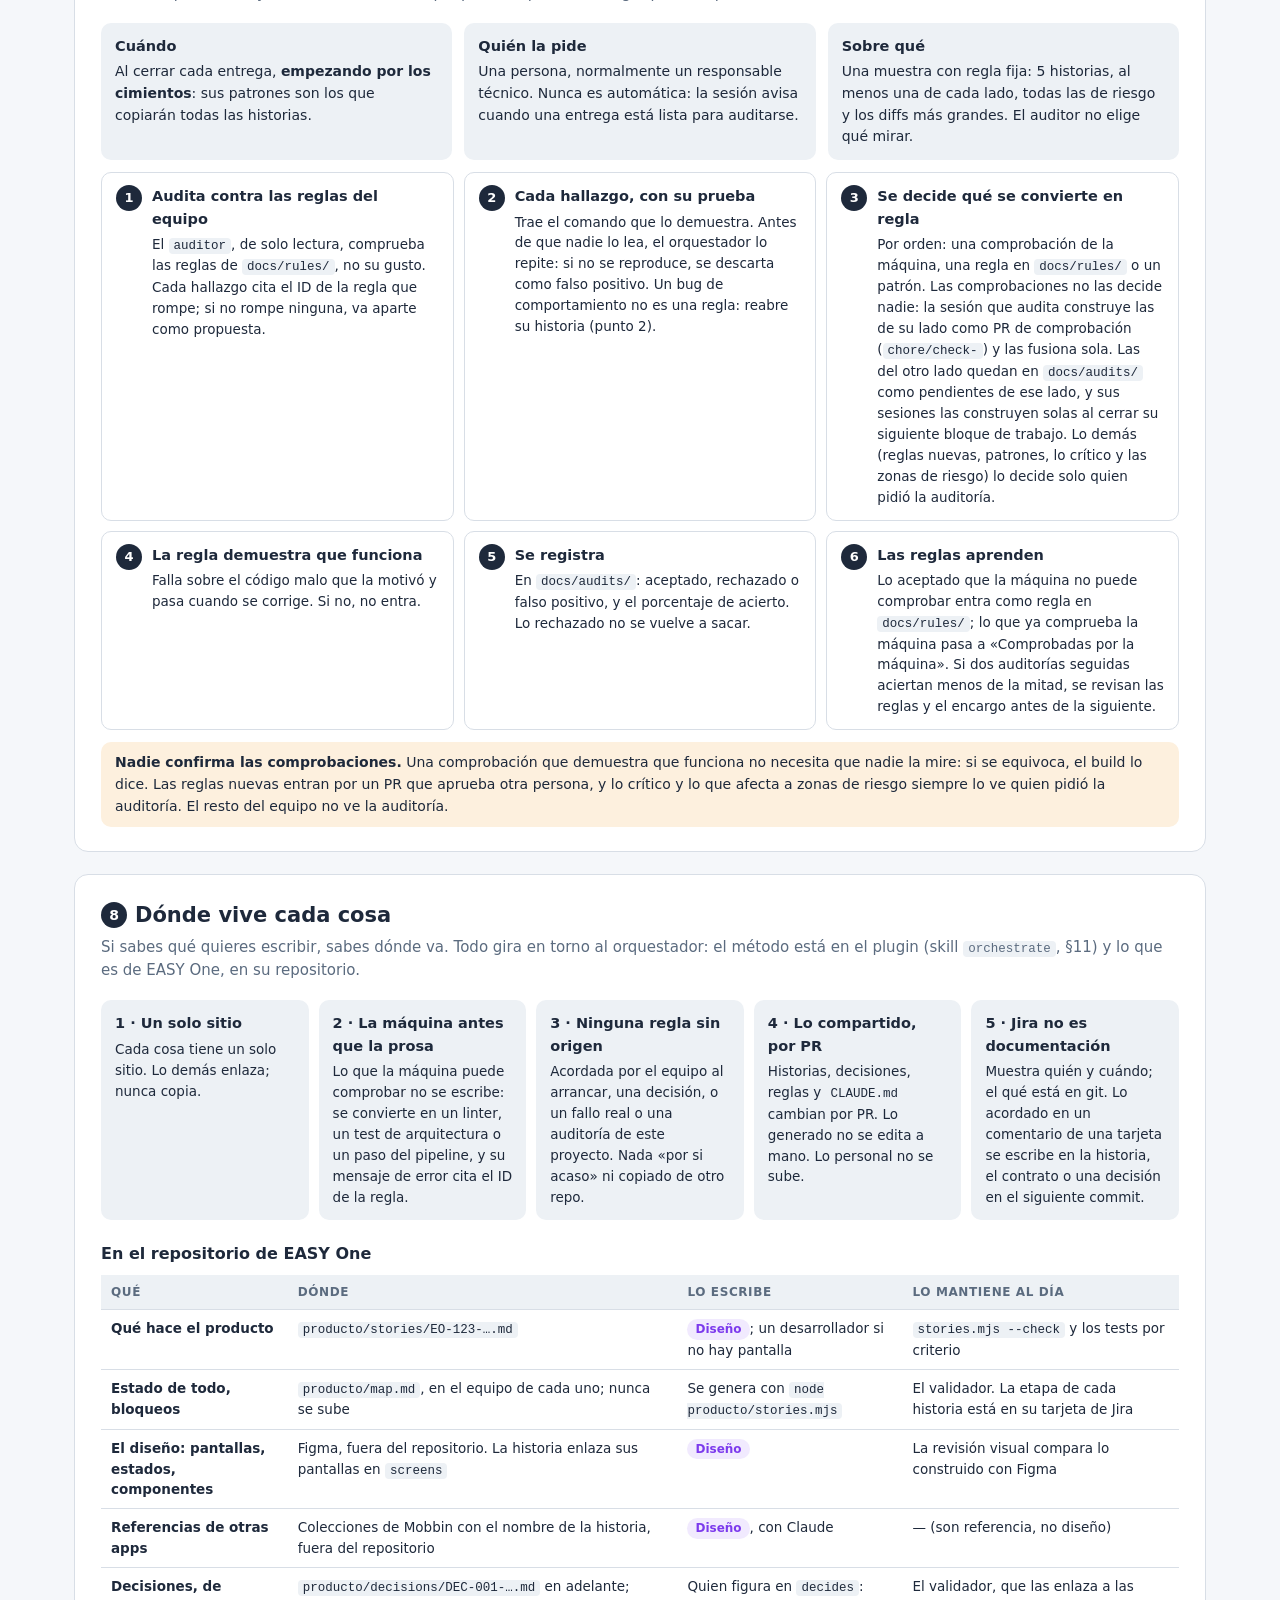
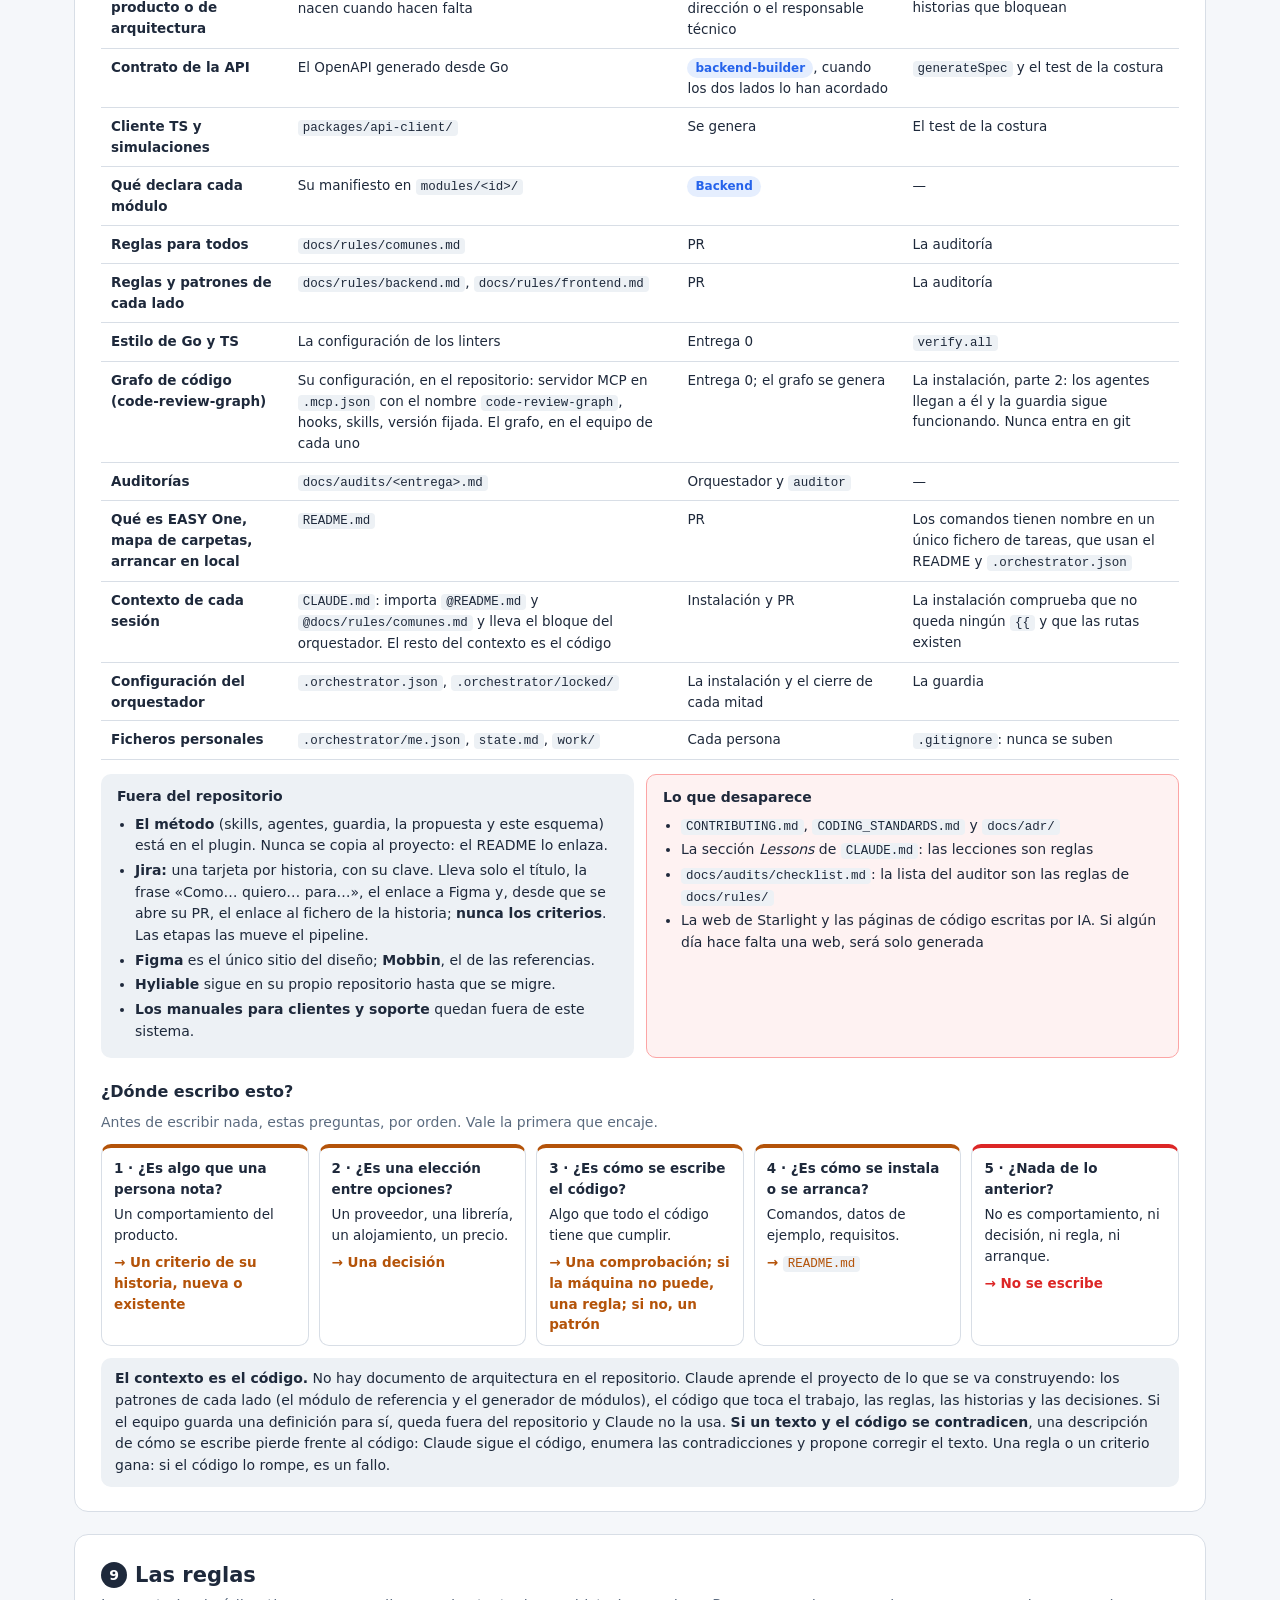
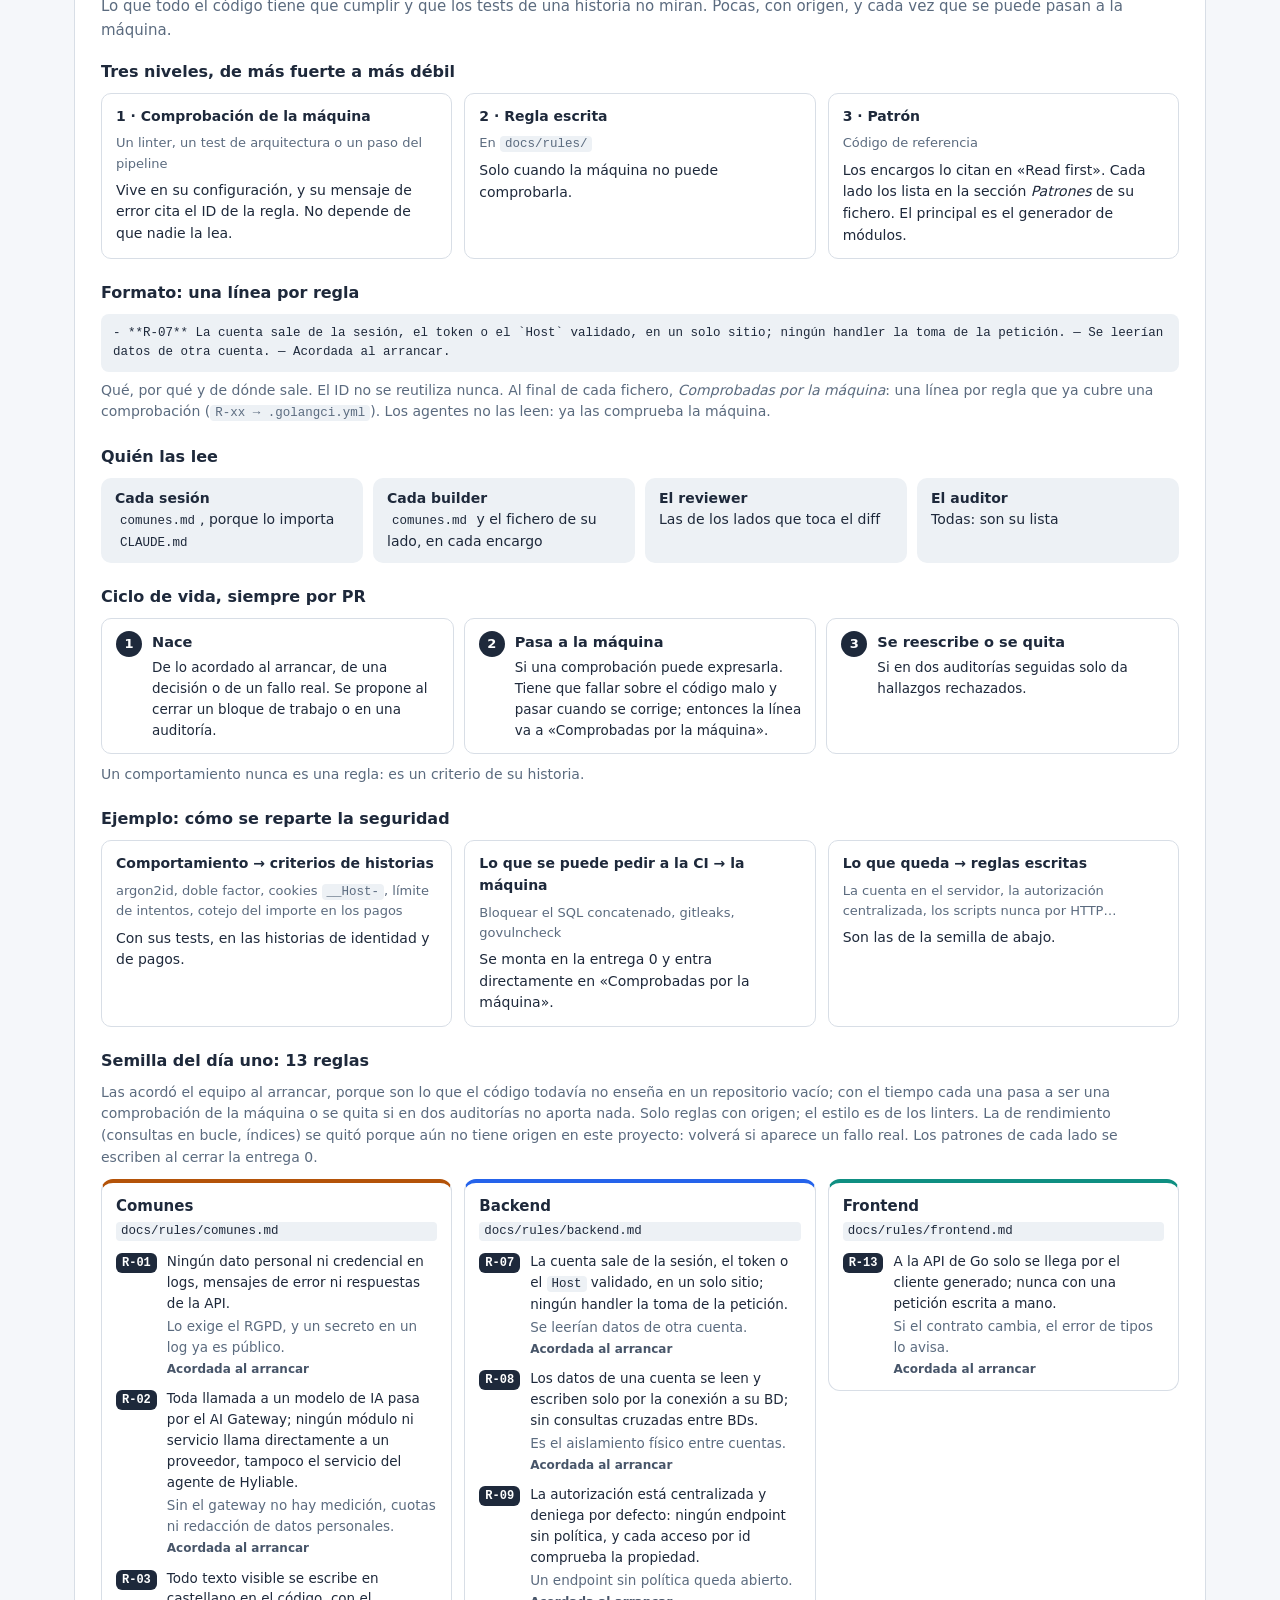
==== commit 9191defa: "Send each person only their own work, and let checks merge themselves (0.8.0, cimientos 0.2.1) Peopl" ====
--- a/docs/detallado.html
+++ b/docs/detallado.html
@@ -277,7 +277,7 @@
       <dl><dt>Qué pasa</dt><dd>La historia está en <code>develop</code> con todos sus criterios verificados</dd>
       <dt>Después</dt><dd>Si cambia o aparece un bug, <b>se reabre la misma historia</b> y la tarjeta vuelve a Integración (abajo). Nunca una historia nueva encima</dd></dl></div>
   </div>
-  <p style="margin:10px 0 0;font-size:13.5px;color:var(--muted)"><b>Descartada</b> queda fuera de las columnas: la tarjeta llega desde cualquier etapa cuando el descarte entra en <code>develop</code> (abajo). <b>A quién le toca:</b> quien reparte el trabajo rellena los campos <b>Backend</b> y <b>Frontend</b> de la tarjeta desde el backlog; la diseñadora es quien la crea. El pipeline asigna la tarjeta sola: a la diseñadora en Diseño y mientras algo espera a diseño, a Backend en Contrato (a Frontend si no hay), en Desarrollo al lado que sigue abierto, y al que integra en Integración y cuando diseño ya ha aprobado. Una tarjeta arrastrada a mano se corrige en el siguiente push. <b>Cómo se piden cosas los lados:</b> con un comentario en la tarjeta que menciona a la persona, cuyo texto apruebas tú; su «qué hago» se lo enseña lo primero. Diseño recibe las capturas adjuntas a la tarjeta. Al cerrar una mitad o la historia, la sesión deja un comentario de estado.</p>
+  <p style="margin:10px 0 0;font-size:13.5px;color:var(--muted)"><b>Descartada</b> queda fuera de las columnas: la tarjeta llega desde cualquier etapa cuando el descarte entra en <code>develop</code> (abajo). <b>A quién le toca:</b> quien reparte el trabajo rellena los campos <b>Backend</b> y <b>Frontend</b> de la tarjeta desde el backlog; la diseñadora es quien la crea. El pipeline asigna la tarjeta sola: a la diseñadora en Diseño y mientras algo espera a diseño, a Backend en Contrato (a Frontend si no hay), en Desarrollo al lado que sigue abierto, y al que integra en Integración y cuando diseño ya ha aprobado. Una tarjeta arrastrada a mano se corrige en el siguiente push. <b>Cómo se piden cosas los lados:</b> a cada persona solo le llega lo que le toca hacer o juzgar. Un comentario en la tarjeta menciona a la persona, y su «qué hago» se lo enseña lo primero. Si lleva una decisión tuya (el contrato, devolver una historia a diseño, un recordatorio), apruebas tú el texto; si solo cuenta un hecho (una E2E que falla por la API, qué criterios cambian, las capturas para diseño), sale solo. Sin comentarios de estado, y nada de comprobaciones ni auditorías en las tarjetas. A diseño se le habla de la historia y de sus pantallas, nunca de tests ni de API.</p>
   <h3 style="margin:22px 0 8px;font-size:16px">Cómo nace una historia de diseño</h3>
   <p style="margin:0 0 10px;font-size:14px;color:var(--muted)">La diseñadora trabaja con su sesión de Claude. <b>Figma es el único sitio del diseño</b>; Mobbin solo da referencias. La historia de un desarrollador sin pantalla se salta los pasos 1 a 3.</p>
   <div class="audit-steps">
@@ -476,7 +476,7 @@
   <h3 class="sub">Reglas en Bitbucket</h3>
   <ul style="margin:0;padding-left:20px;font-size:14px">
     <li>Ni <code>main</code> ni <code>develop</code> admiten push directo, borrado ni reescritura del historial: todo entra por PR.</li>
-    <li>Para fusionar un PR hace falta: al menos una aprobación de otra persona (Bitbucket no deja que el autor apruebe el suyo), salvo en un PR de historia (<code>design/&lt;ID&gt;</code>), que su autor puede fusionar solo; que no haya cambios pedidos; que no queden tareas abiertas; que el último build esté en verde (hasta la instalación, parte 2, el pipeline solo valida las historias, pero en todas las ramas, para que cada PR tenga build); en <code>main</code>, además, que la rama de origen no vaya por detrás.</li>
+    <li>Para fusionar un PR hace falta: al menos una aprobación de otra persona (Bitbucket no deja que el autor apruebe el suyo), salvo en un PR de historia (<code>design/&lt;ID&gt;</code>), que su autor puede fusionar solo, y en un PR de comprobación (<code>chore/check-</code>), que fusiona la sesión sola; que no haya cambios pedidos; que no queden tareas abiertas; que el último build esté en verde (hasta la instalación, parte 2, el pipeline solo valida las historias, pero en todas las ramas, para que cada PR tenga build); en <code>main</code>, además, que la rama de origen no vaya por detrás.</li>
     <li>A <code>develop</code> puede fusionar cualquiera; a <code>main</code>, solo las personas autorizadas en Bitbucket.</li>
     <li>La estrategia por defecto del repositorio es <b>Merge commit</b>.</li>
     <li><b>Estas comprobaciones avisan, pero no bloquean</b>, porque el bloqueo es de Bitbucket Premium. La regla del equipo es que <b>no se fusiona un PR con una comprobación en rojo</b>. Claude tampoco lo hace: antes de fusionar comprueba que otra persona lo ha aprobado, que nadie ha pedido cambios y que el build está en verde.</li>
@@ -502,6 +502,7 @@
   <h3 class="sub">Trabajo fuera de las historias</h3>
   <div class="kinds">
     <div class="kind"><b>Arreglo o tarea</b><span class="ex"><code>fix/</code>, <code>chore/</code> desde <code>develop</code></span><span>El agente del lado al que pertenecen los ficheros, con el mismo bucle en pareja (punto 3). La sesión abre el PR a <code>develop</code> con un revisor y lo fusiona con Squash cuando está aprobado. No mueve ninguna tarjeta. Los ficheros de la raíz (pipeline, fichero de tareas, lockfile, linters) también son de un lado: la instalación los reparte.</span></div>
+    <div class="kind"><b>Comprobación</b><span class="ex"><code>chore/check-</code> desde <code>develop</code></span><span>Solo añade o endurece una comprobación de la máquina que hace cumplir una regla ya escrita, con el arreglo del código que pilla; sale de una auditoría o de un fallo. Nadie la decide: la sesión del lado la construye, demuestra que falla sobre el código malo y pasa al corregirlo, y la fusiona sola con el build en verde, sin revisor. Si crea una regla, toca una zona de riesgo o viene de algo crítico, va a la persona como cualquier tarea.</span></div>
     <div class="kind"><b>Hotfix</b><span class="ex"><code>hotfix/</code> desde <code>origin/main</code></span><span>Si rompe un criterio, como al reabrir una mitad pero en esta rama: se desbloquean solo sus tests, test en rojo que reproduce el fallo, arreglo y se vuelven a bloquear. Nunca se sube un <code>[failing]</code>: la tarjeta sigue en Hecha. PR a <code>main</code> (Squash, lo fusiona una persona autorizada) y enseguida PR de <code>main</code> a <code>develop</code> (merge commit). Si hay conflictos, se resuelven en <code>hotfix/…-develop</code>, que sale de <code>develop</code>.</span></div>
     <div class="kind"><b>Paso a producción</b><span class="ex"><code>develop</code> → <code>main</code></span><span>Cuando el equipo lo decide, normalmente al cerrar una entrega. Lo abre una persona autorizada, con el último build de <code>develop</code> en verde y todos los hotfix ya de vuelta en <code>develop</code>. Lo aprueba otra persona y se fusiona con Fast forward. Las historias que siguen en sus ramas no lo impiden.</span></div>
   </div>
@@ -570,12 +571,12 @@
   <div class="audit-steps">
     <div class="astep"><span class="n">1</span><div><b class="t">Audita contra las reglas del equipo</b>El <code>auditor</code>, de solo lectura, comprueba las reglas de <code>docs/rules/</code>, no su gusto. Cada hallazgo cita el ID de la regla que rompe; si no rompe ninguna, va aparte como propuesta.</div></div>
     <div class="astep"><span class="n">2</span><div><b class="t">Cada hallazgo, con su prueba</b>Trae el comando que lo demuestra. Antes de que nadie lo lea, el orquestador lo repite: si no se reproduce, se descarta como falso positivo. Un bug de comportamiento no es una regla: reabre su historia (punto 2).</div></div>
-    <div class="astep"><span class="n">3</span><div><b class="t">Se decide qué se convierte en regla</b>Por orden: una comprobación de la máquina, una regla en <code>docs/rules/</code> o un patrón. La sesión que audita construye las de su lado, con su agente, en <code>chore/audit-&lt;entrega&gt;-back</code> o <code>-front</code> y por PR. Las del otro lado quedan en <code>docs/audits/</code> como pendientes de ese lado, y su «¿qué me toca?» se las ofrece. Pendiente: si lo confirma una persona o el orquestador por su cuenta (abajo).</div></div>
+    <div class="astep"><span class="n">3</span><div><b class="t">Se decide qué se convierte en regla</b>Por orden: una comprobación de la máquina, una regla en <code>docs/rules/</code> o un patrón. Las comprobaciones no las decide nadie: la sesión que audita construye las de su lado como PR de comprobación (<code>chore/check-</code>) y las fusiona sola. Las del otro lado quedan en <code>docs/audits/</code> como pendientes de ese lado, y sus sesiones las construyen solas al cerrar su siguiente bloque de trabajo. Lo demás (reglas nuevas, patrones, lo crítico y las zonas de riesgo) lo decide solo quien pidió la auditoría.</div></div>
     <div class="astep"><span class="n">4</span><div><b class="t">La regla demuestra que funciona</b>Falla sobre el código malo que la motivó y pasa cuando se corrige. Si no, no entra.</div></div>
     <div class="astep"><span class="n">5</span><div><b class="t">Se registra</b>En <code>docs/audits/</code>: aceptado, rechazado o falso positivo, y el porcentaje de acierto. Lo rechazado no se vuelve a sacar.</div></div>
     <div class="astep"><span class="n">6</span><div><b class="t">Las reglas aprenden</b>Lo aceptado que la máquina no puede comprobar entra como regla en <code>docs/rules/</code>; lo que ya comprueba la máquina pasa a «Comprobadas por la máquina». Si dos auditorías seguidas aciertan menos de la mitad, se revisan las reglas y el encargo antes de la siguiente.</div></div>
   </div>
-  <div class="parallel" style="background:var(--shared-soft)"><b>Pendiente de decidir: ¿la confirma una persona al final?</b> Con <code>audit.confirm: human</code>, una persona decide qué hallazgos se convierten en reglas. Con <code>auto</code>, el orquestador lo hace por su cuenta y abre el PR. En los dos casos las reglas entran por un PR que fusionan las personas, y lo crítico y lo que afecta a zonas de riesgo siempre lo ve una persona. <b>Mientras no se decida, la confirma una persona.</b> Un criterio posible: empezar así y pasar a <code>auto</code> cuando el auditor lleve varias entregas con un acierto alto.</div>
+  <div class="parallel" style="background:var(--shared-soft)"><b>Nadie confirma las comprobaciones.</b> Una comprobación que demuestra que funciona no necesita que nadie la mire: si se equivoca, el build lo dice. Las reglas nuevas entran por un PR que aprueba otra persona, y lo crítico y lo que afecta a zonas de riesgo siempre lo ve quien pidió la auditoría. El resto del equipo no ve la auditoría.</div>
 </section>
 
 <!-- 8 -->
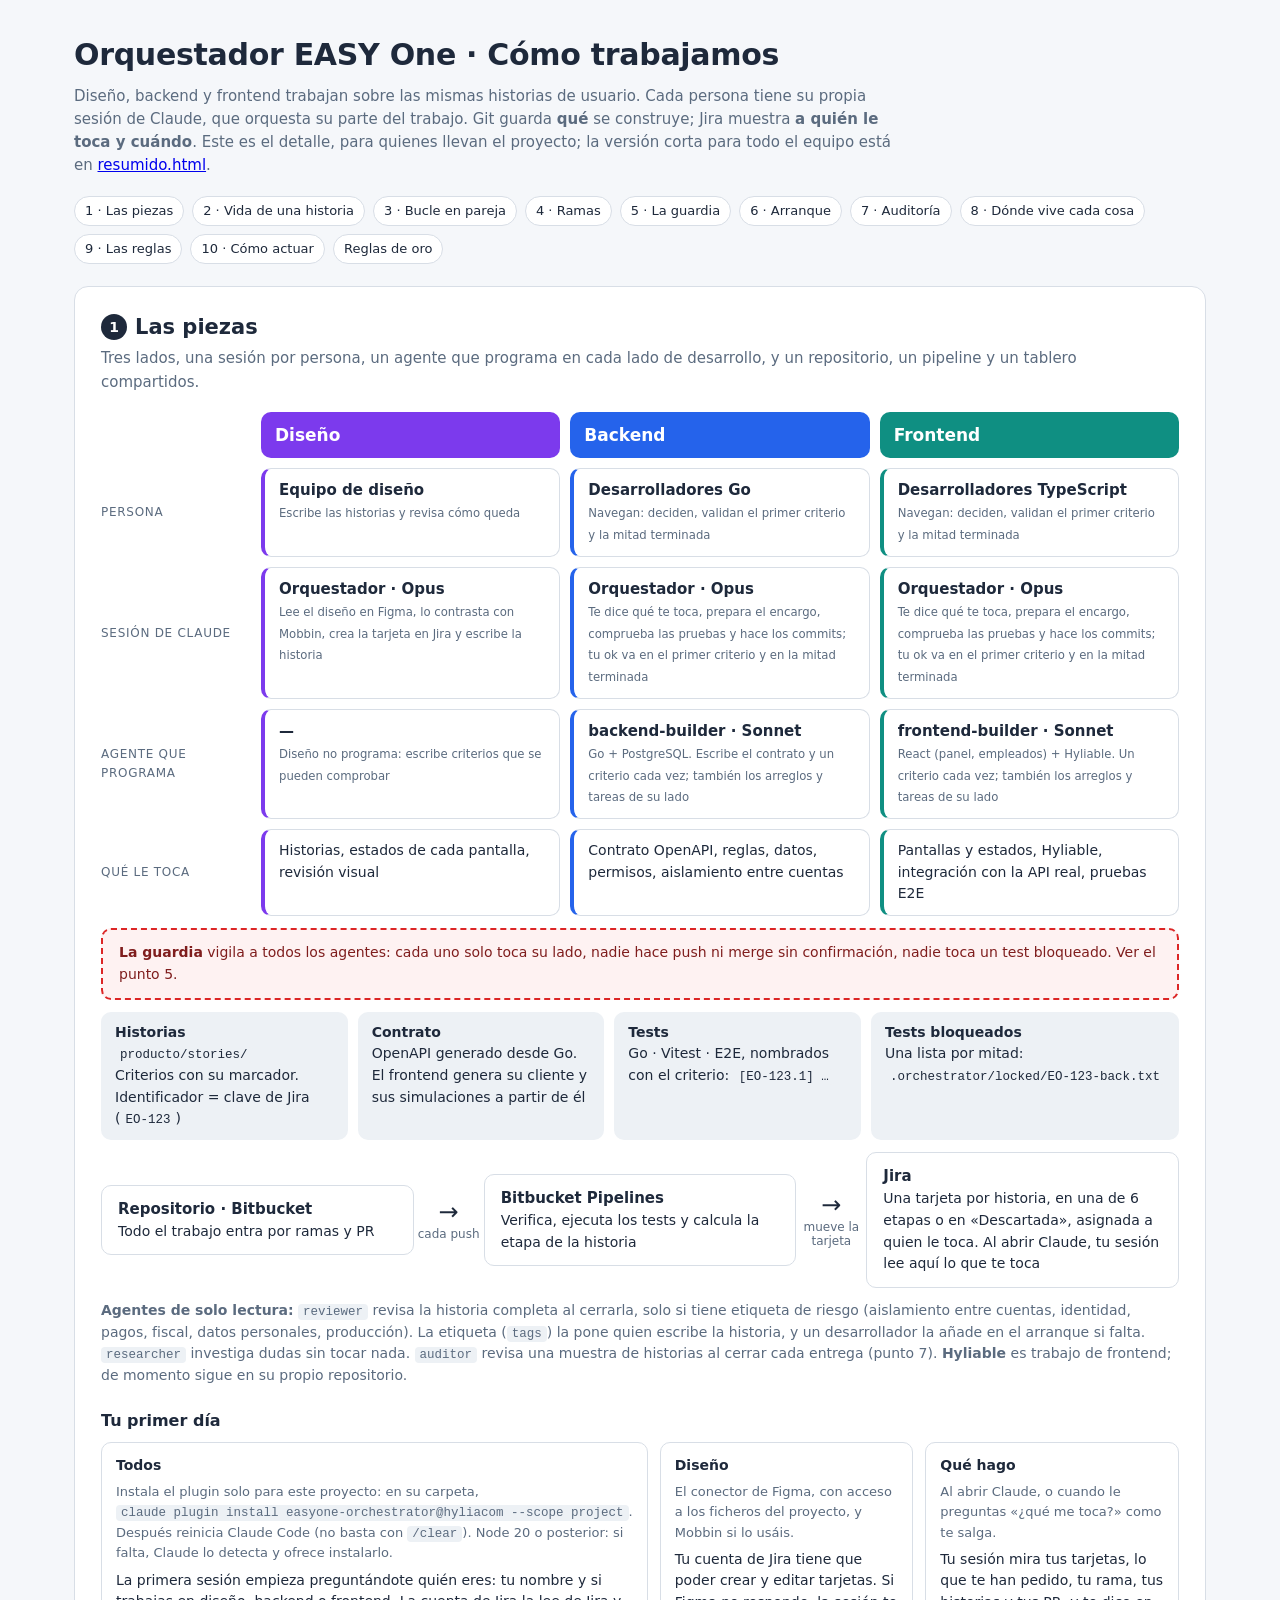
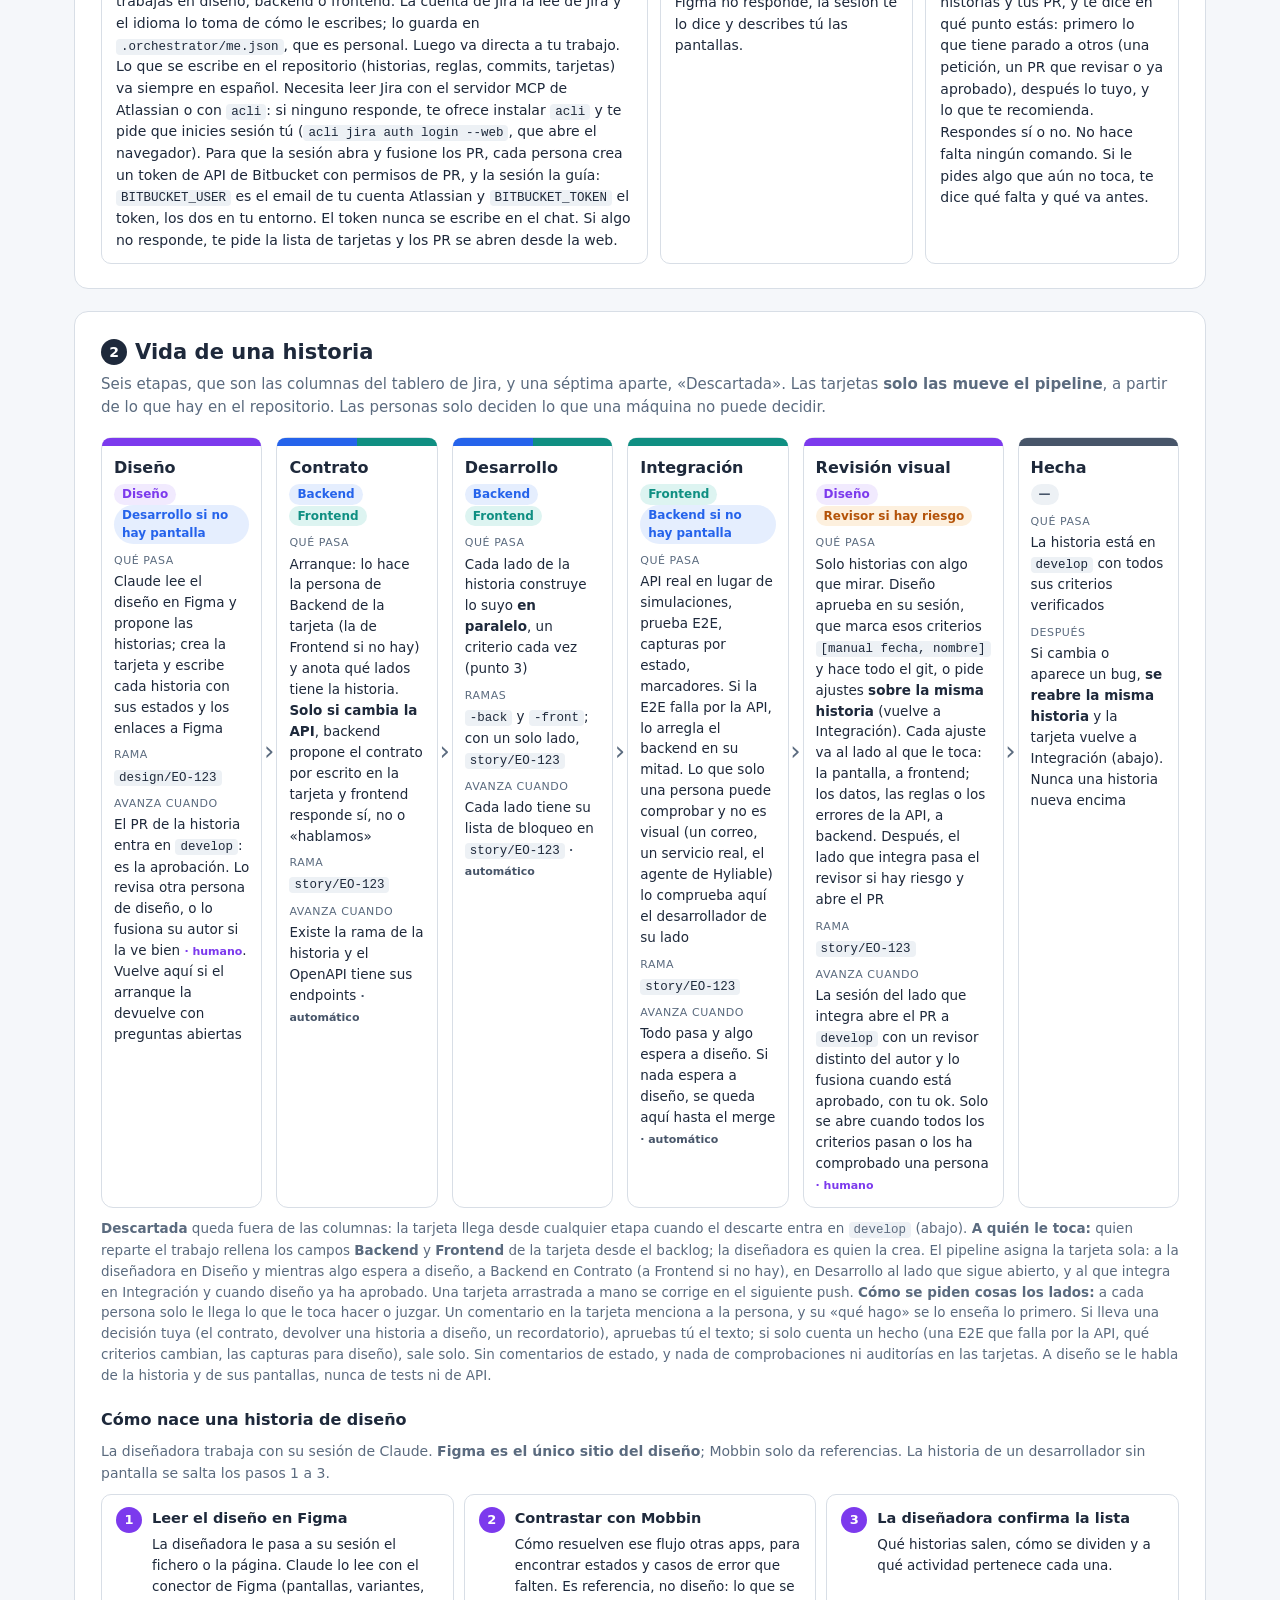
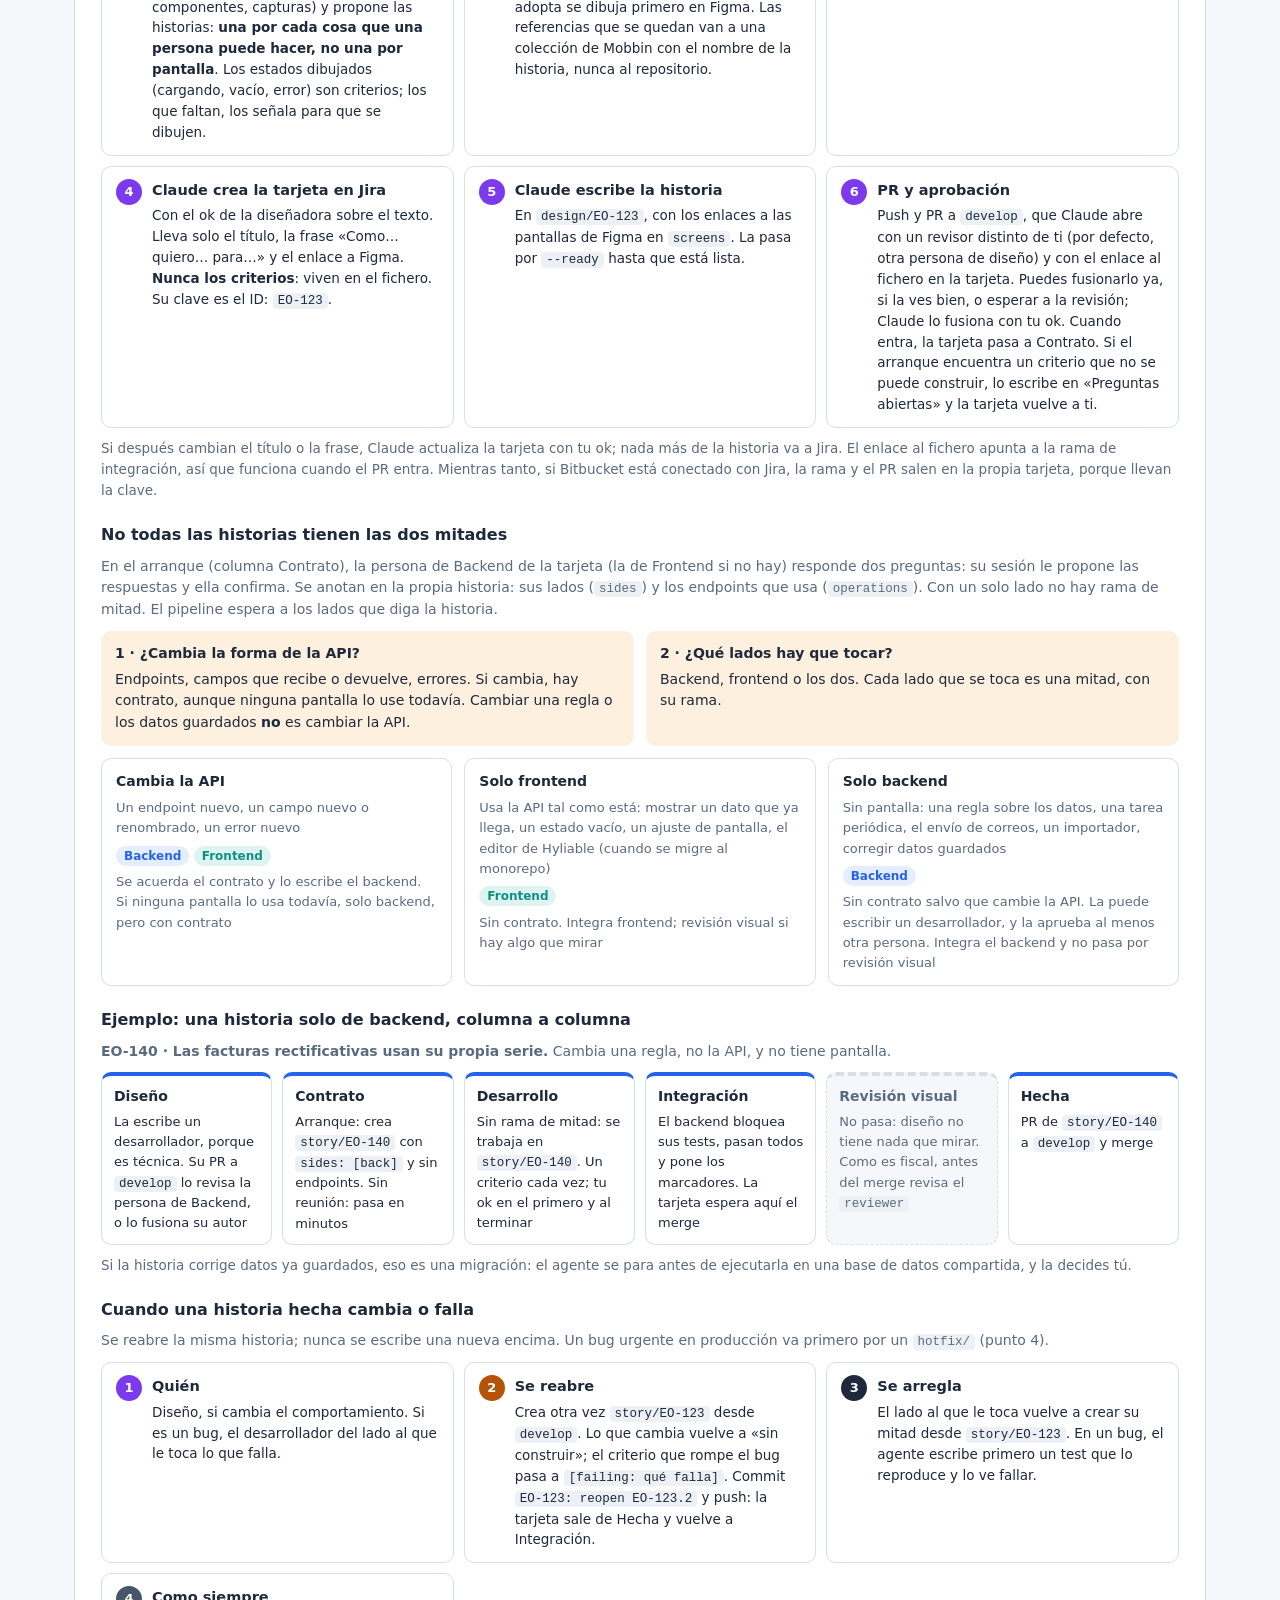
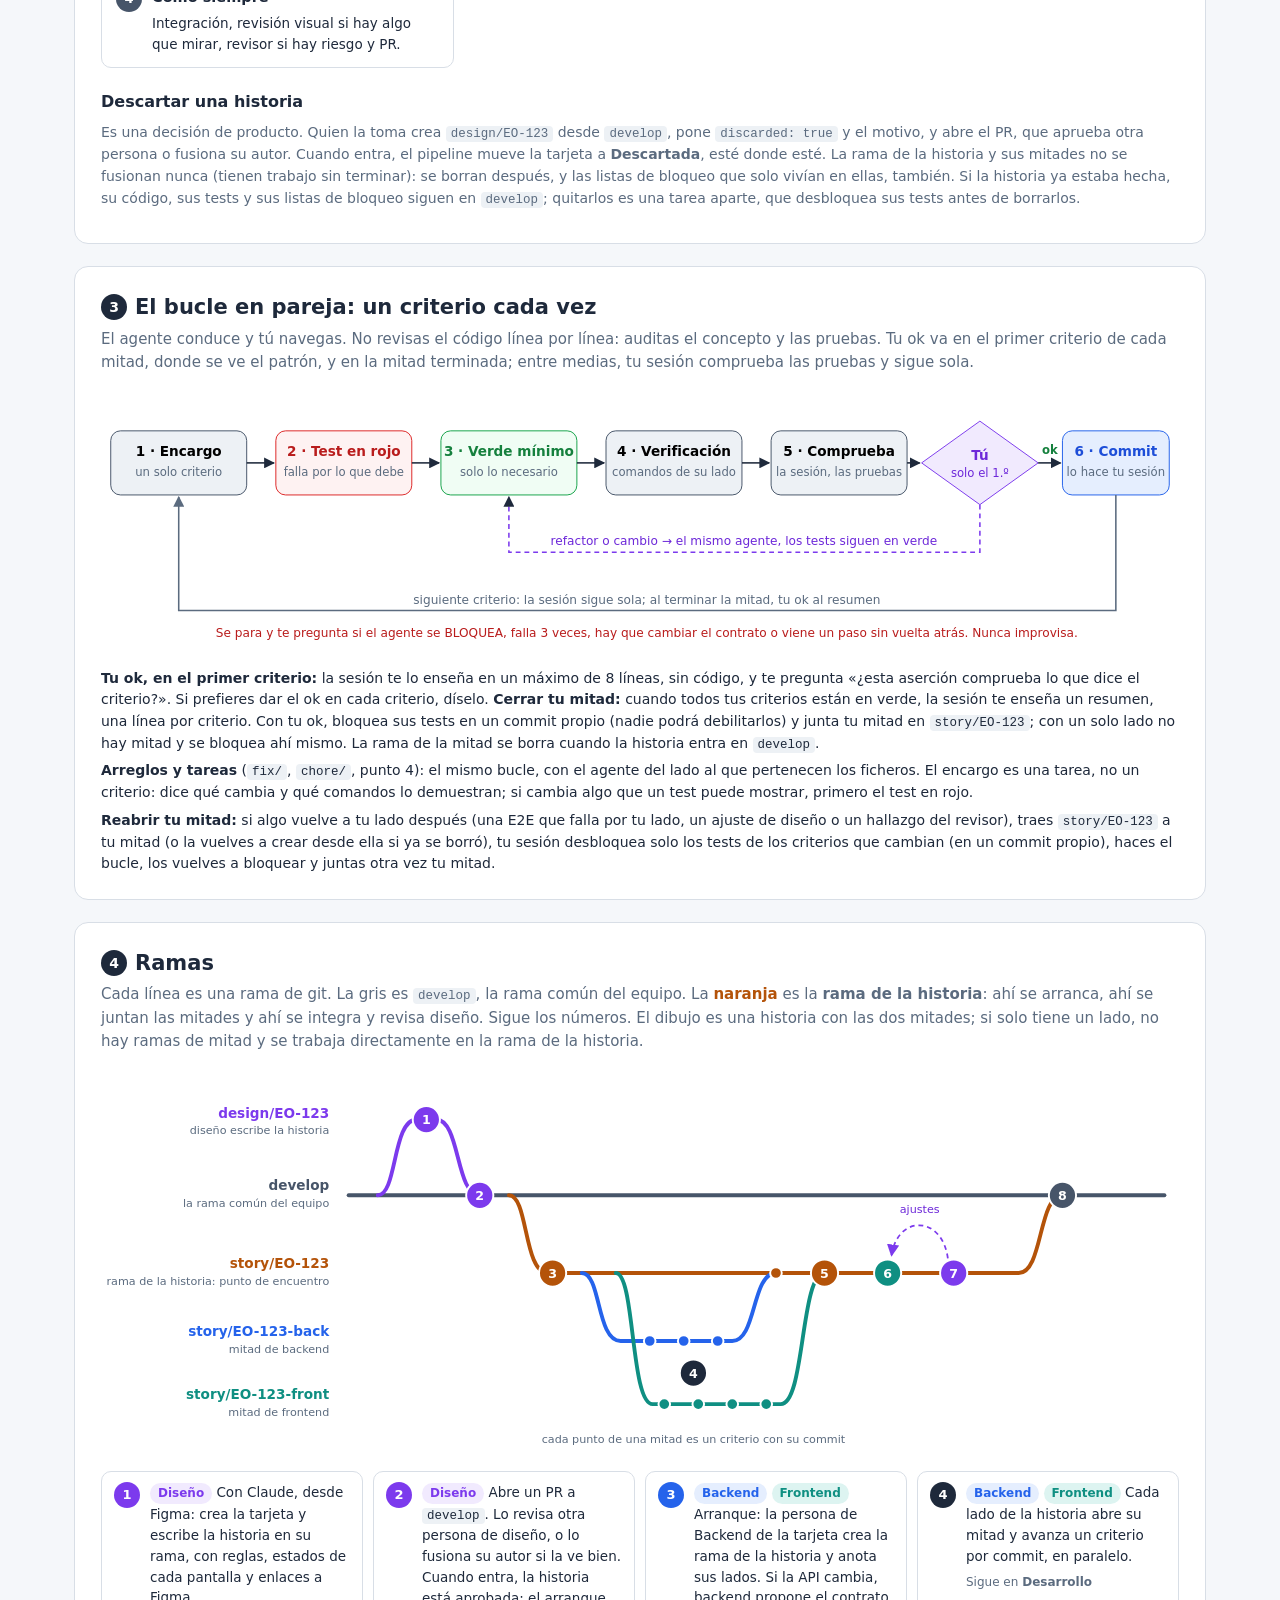
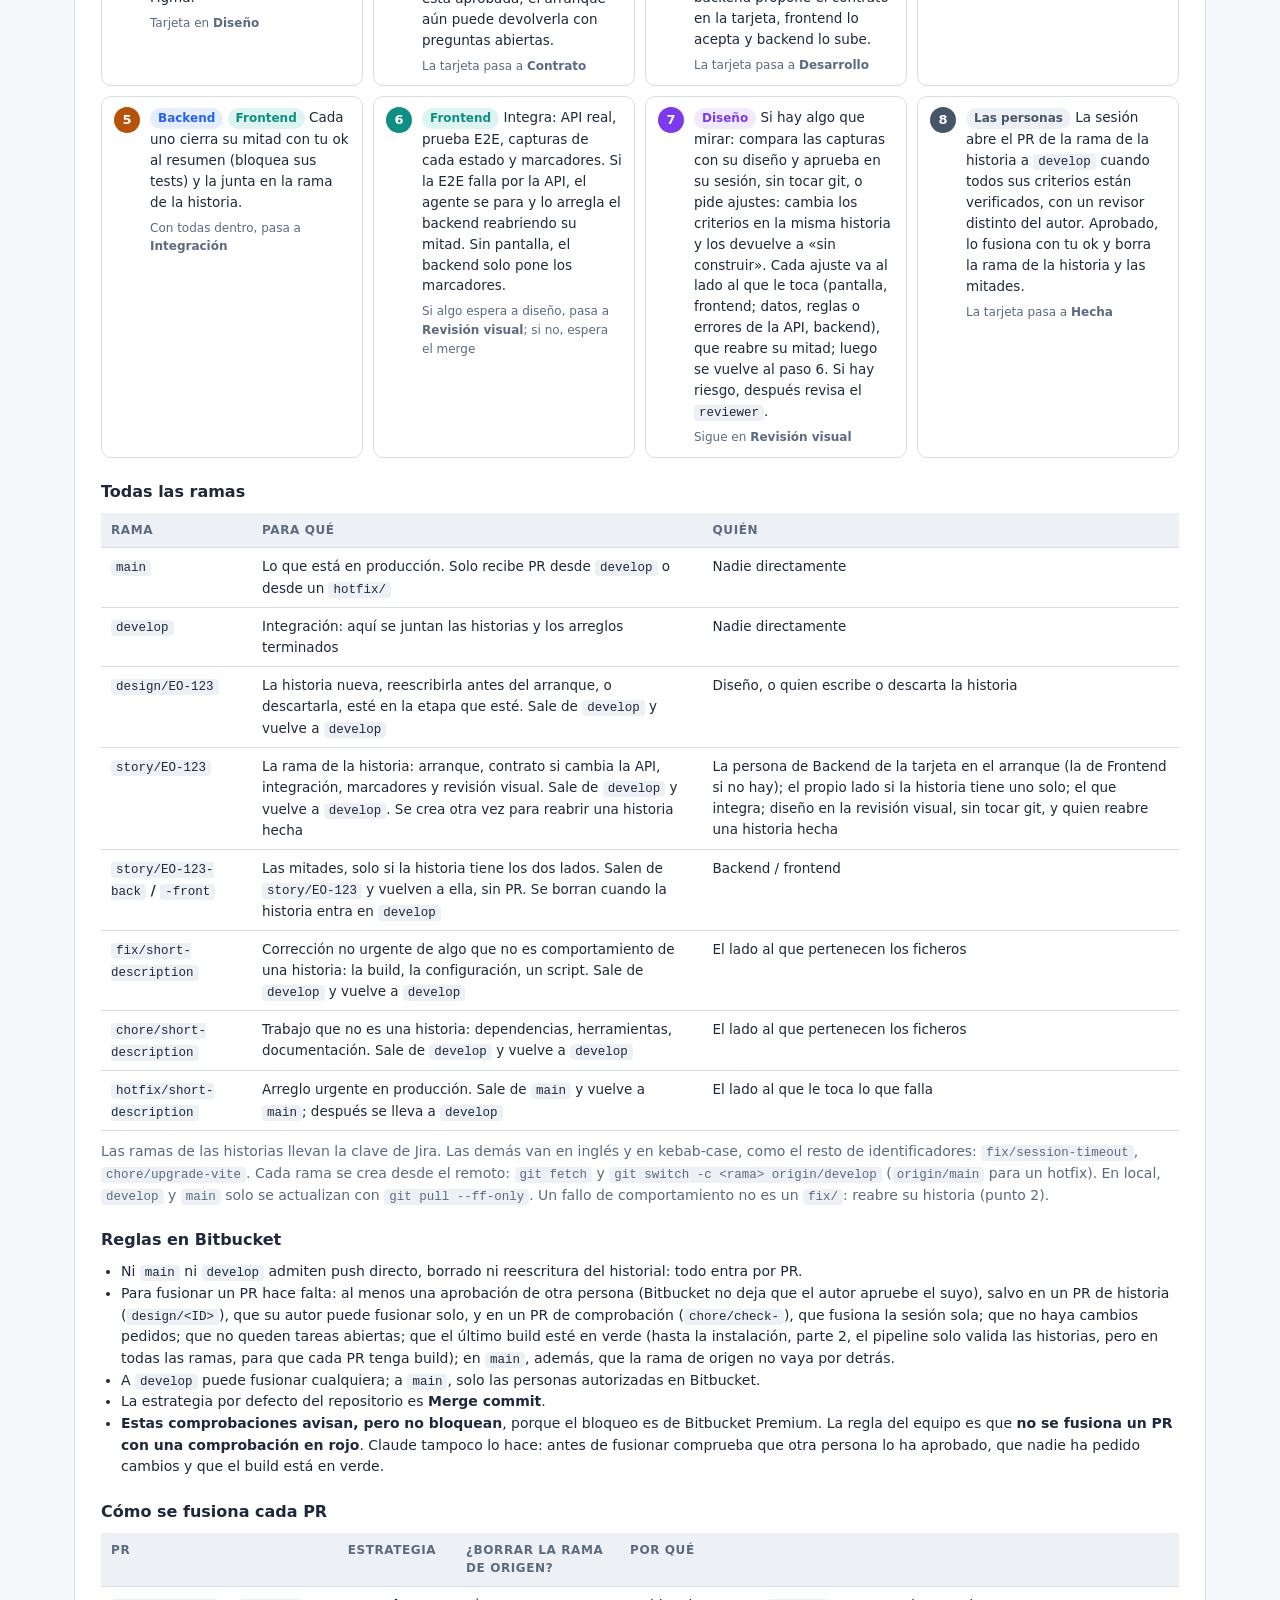
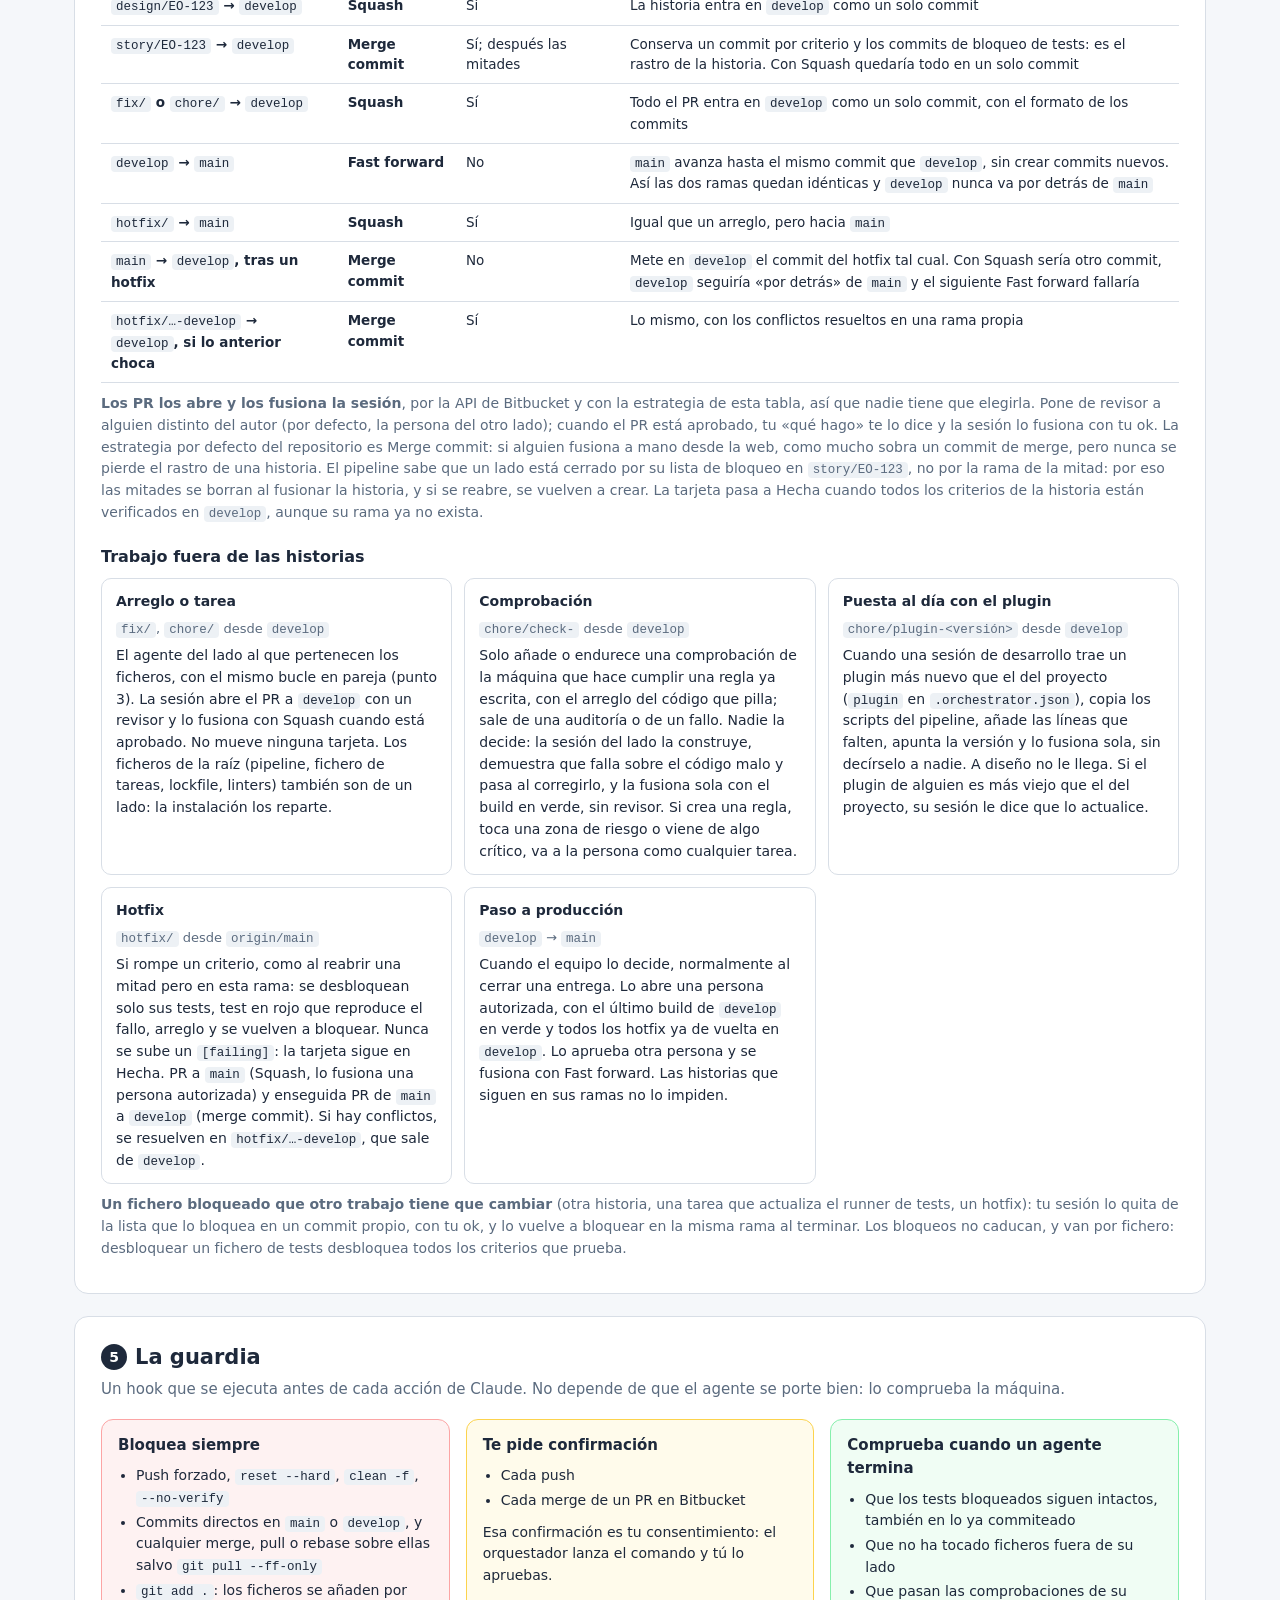
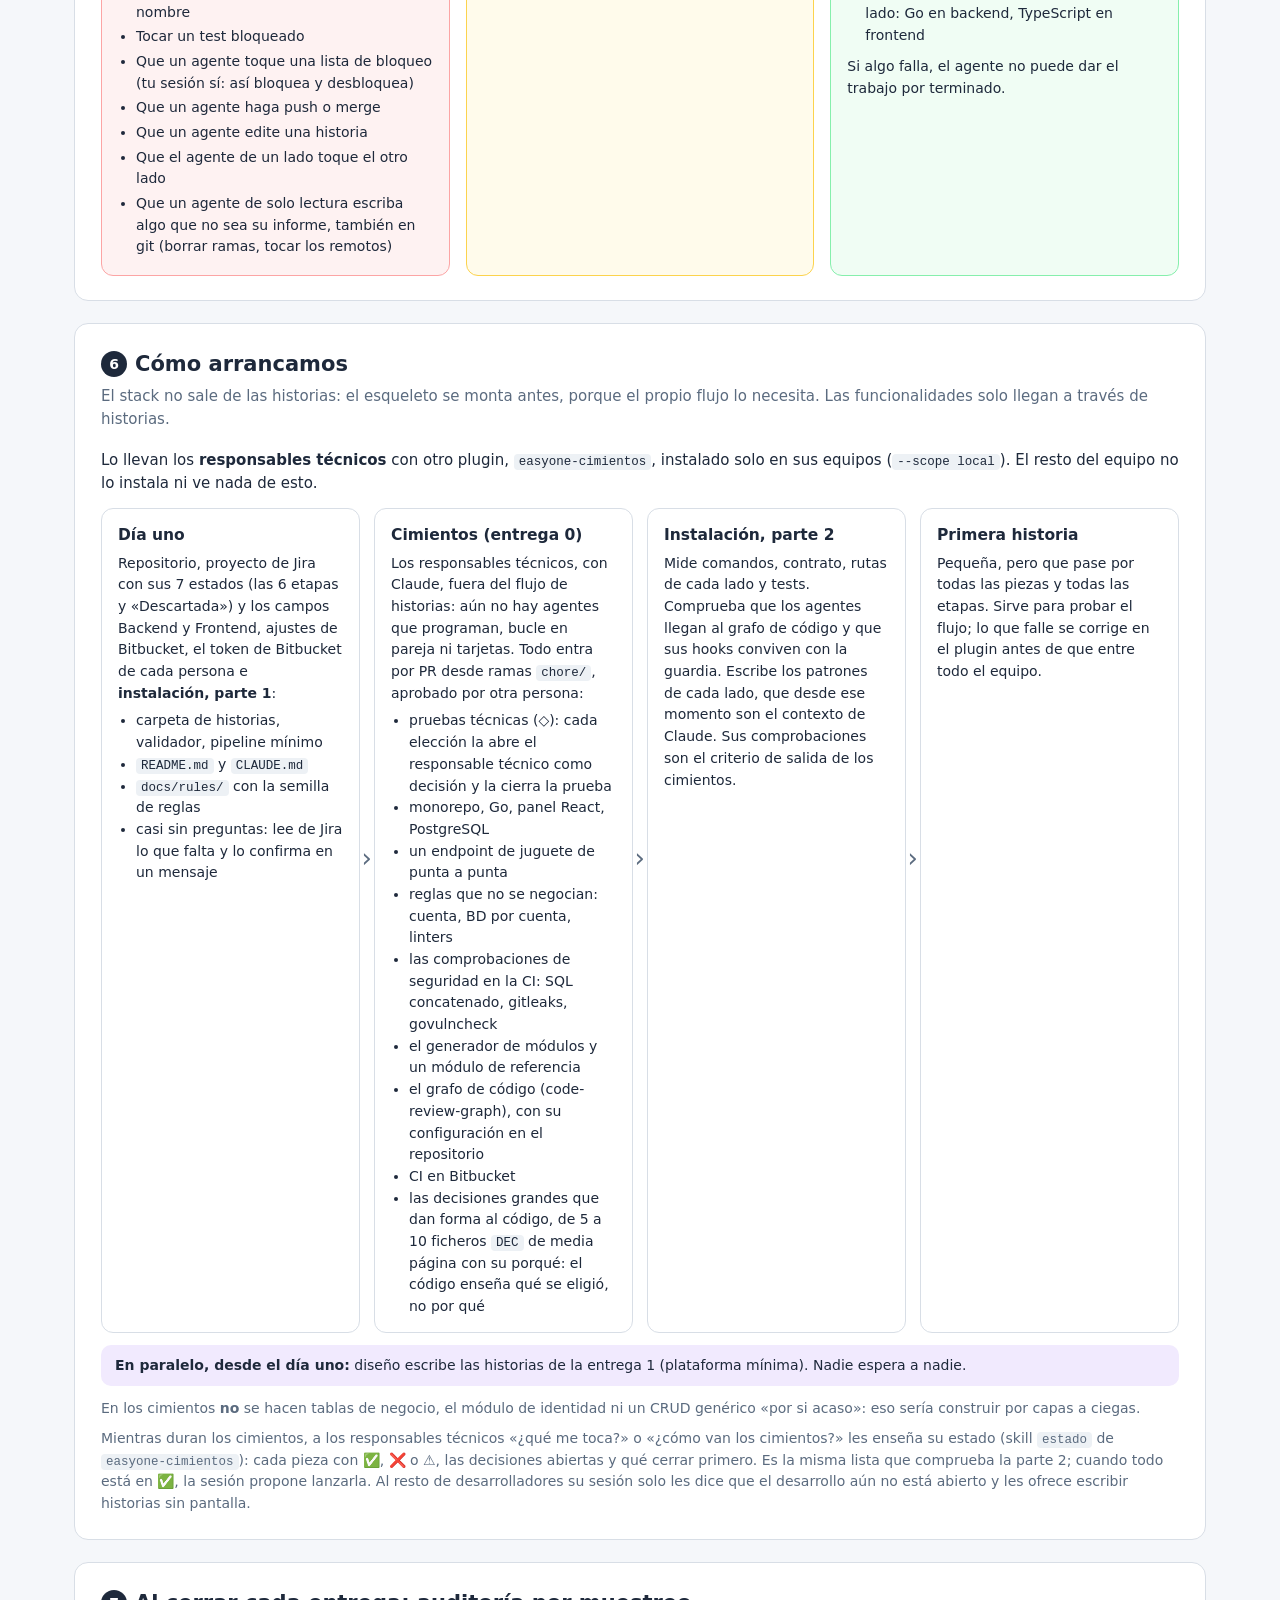
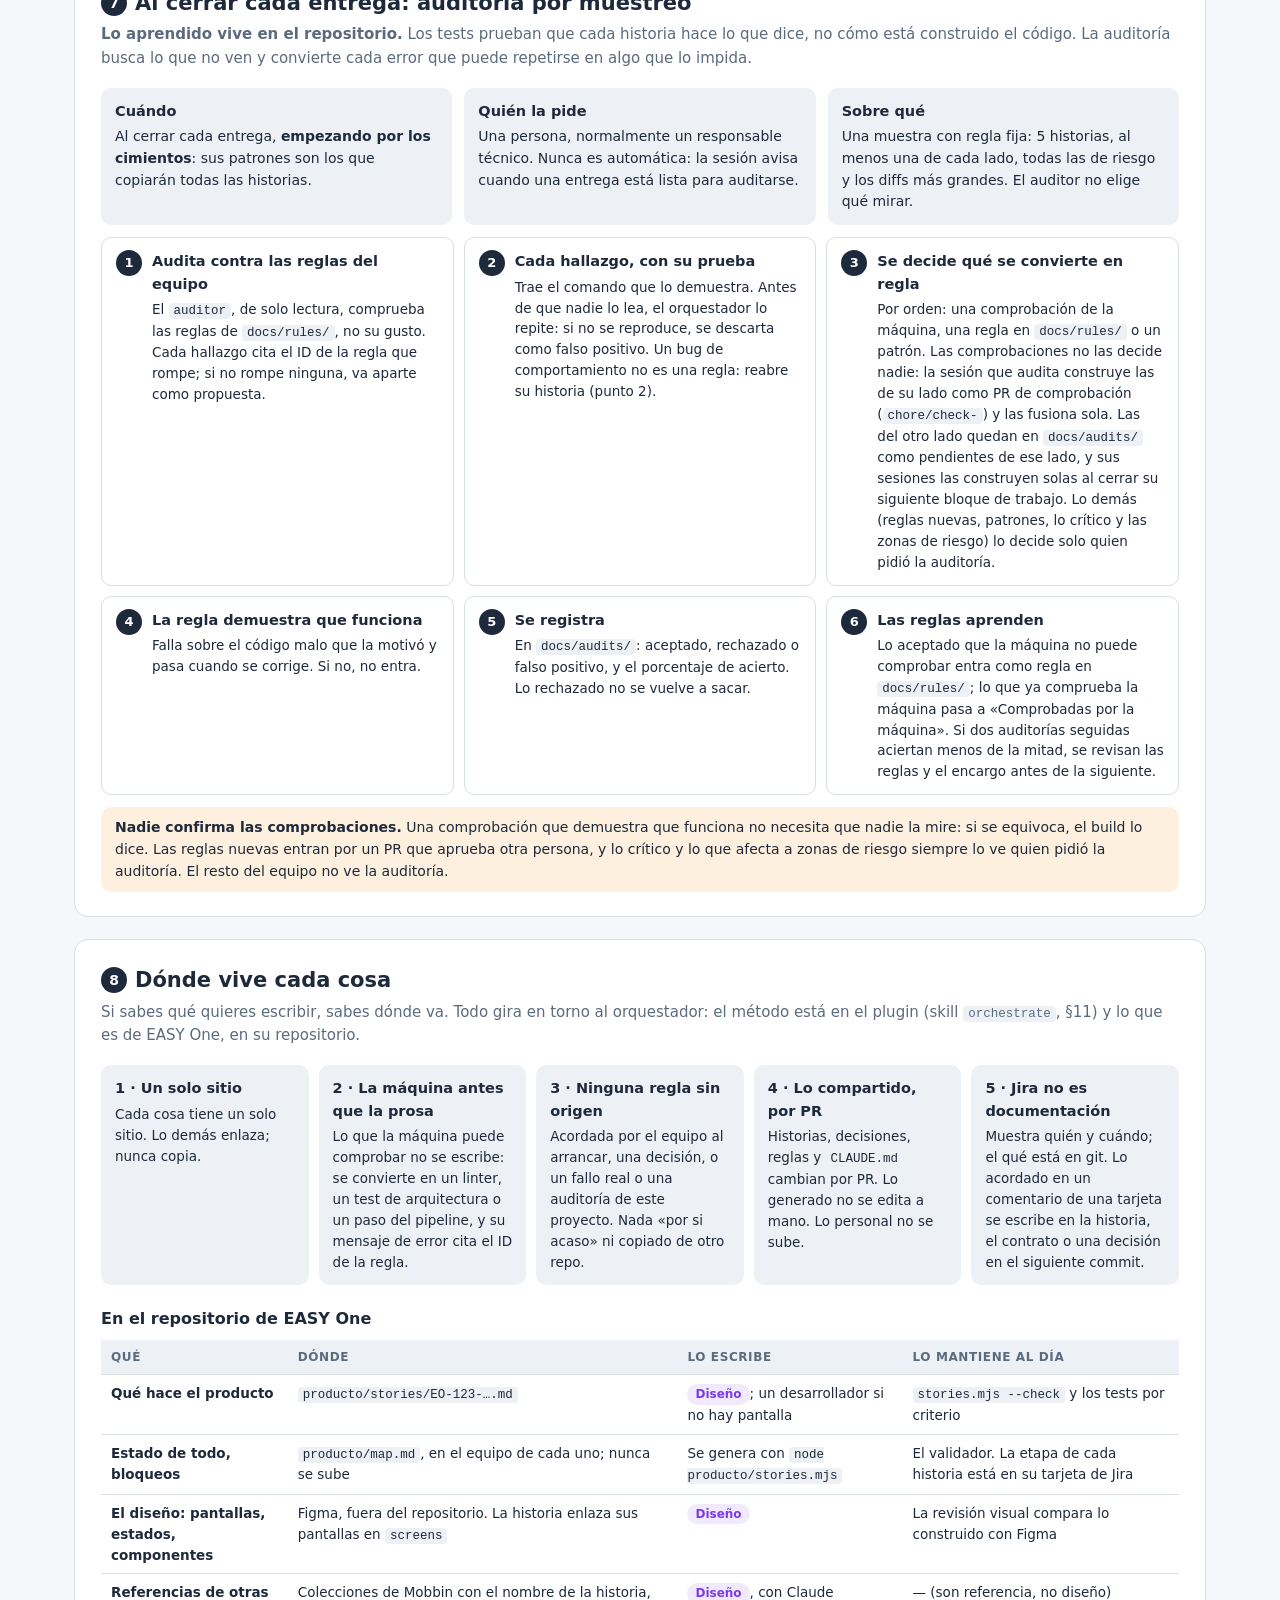
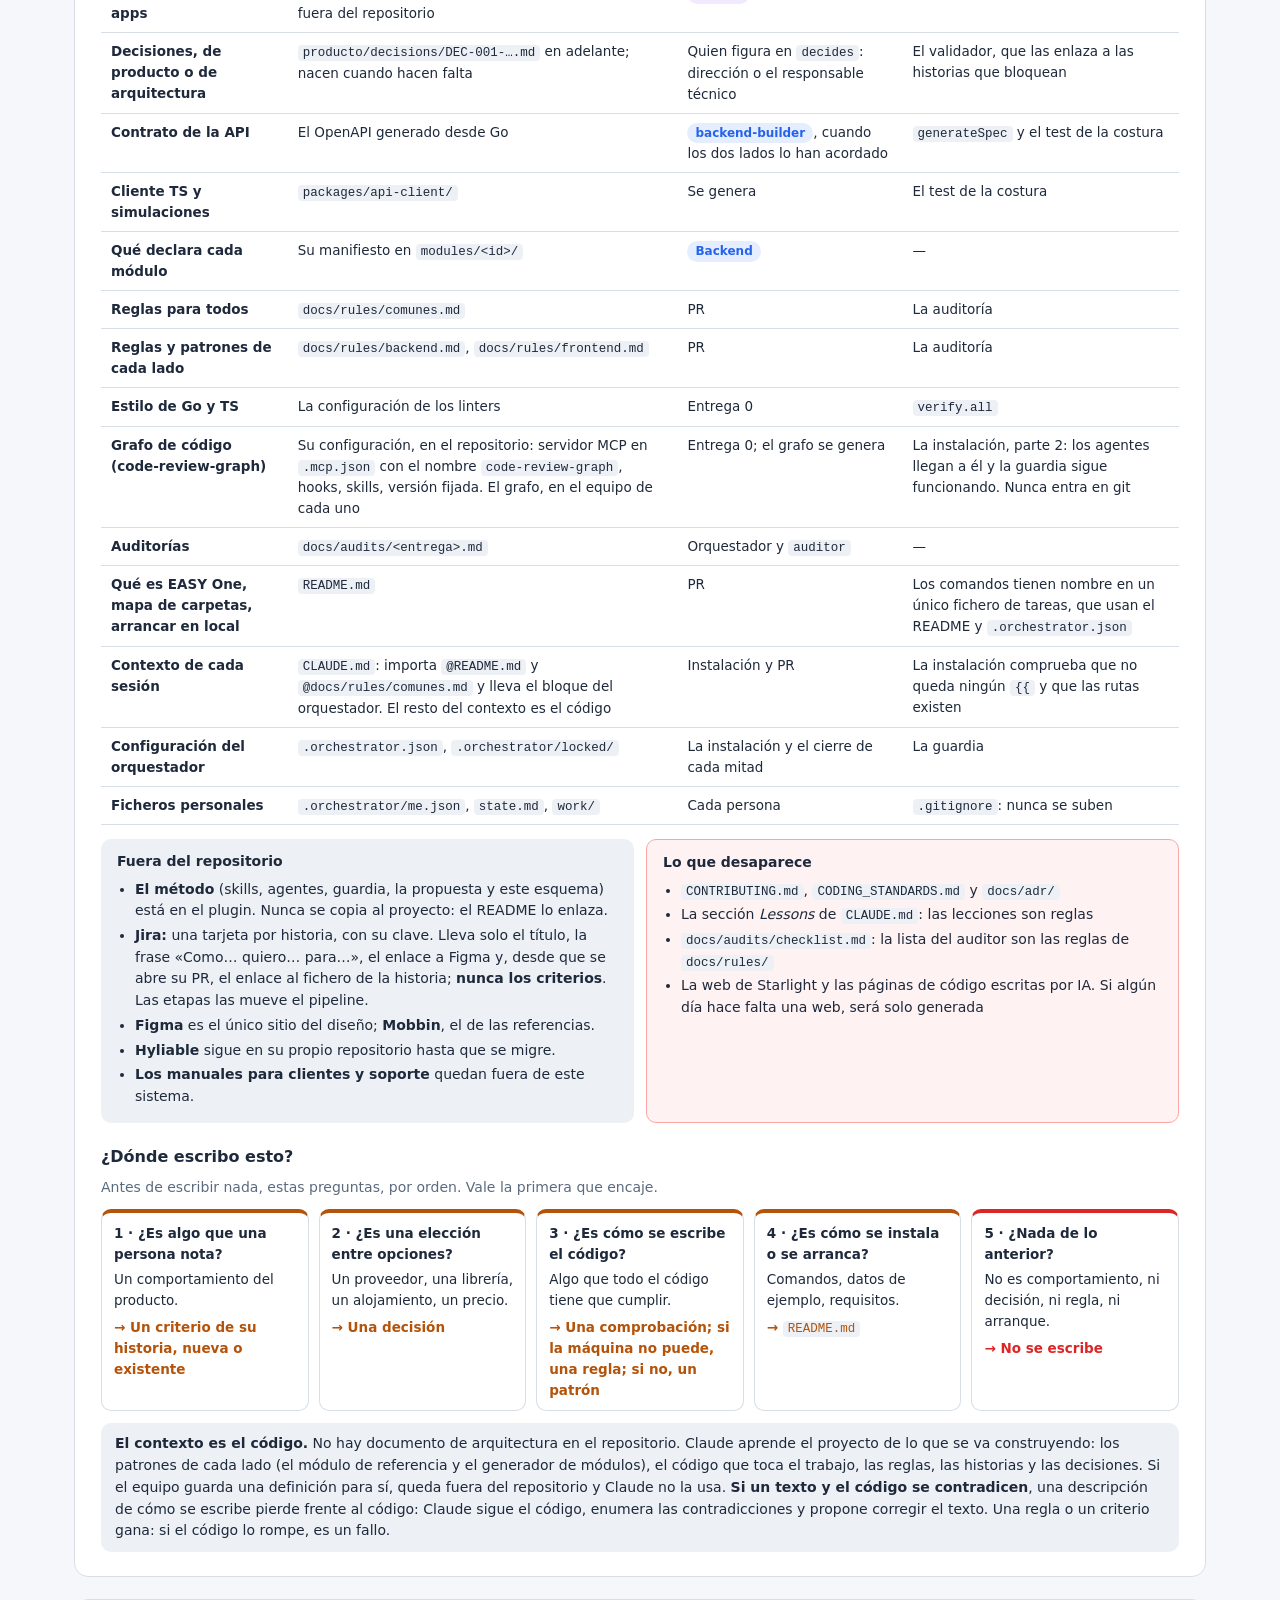
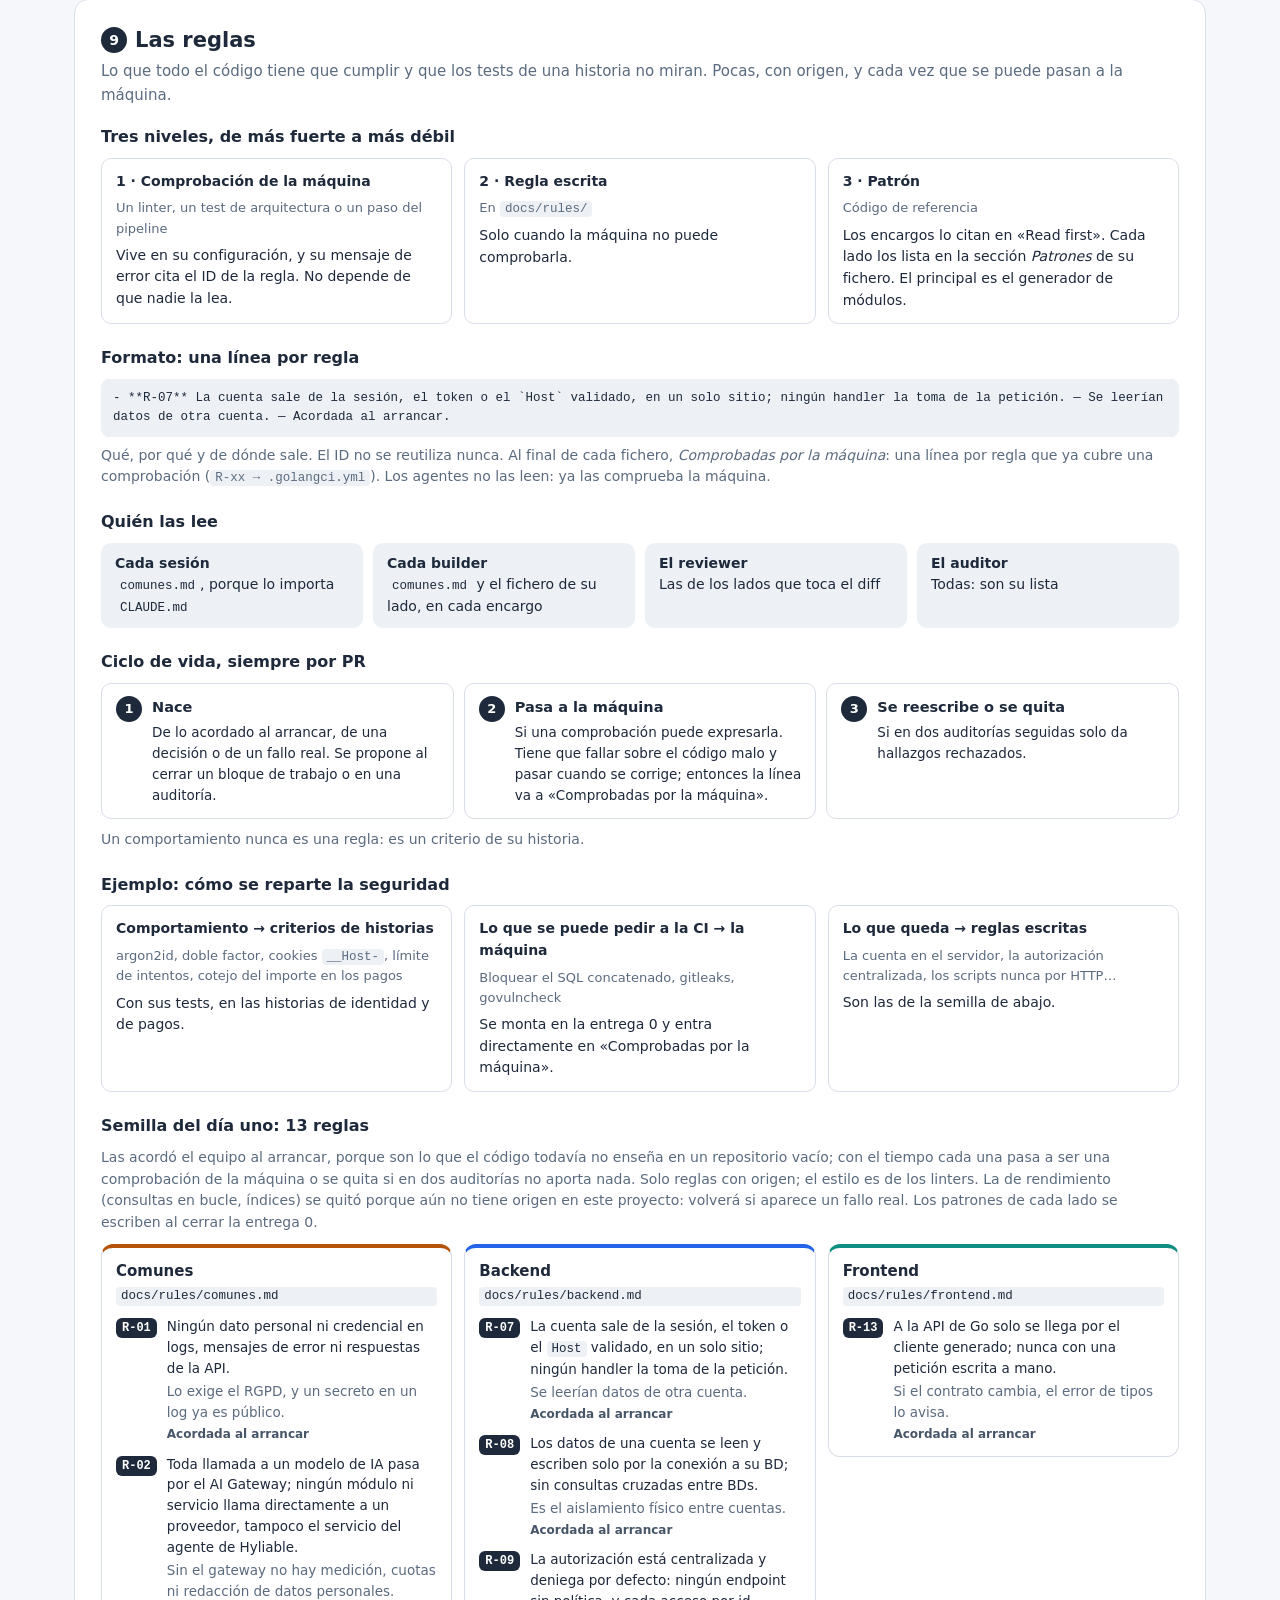
==== commit e790f861: "Bring the project up to date with the plugin on its own (0.9.0, cimientos 0.2.2) Every session was t" ====
--- a/docs/detallado.html
+++ b/docs/detallado.html
@@ -503,6 +503,7 @@
   <div class="kinds">
     <div class="kind"><b>Arreglo o tarea</b><span class="ex"><code>fix/</code>, <code>chore/</code> desde <code>develop</code></span><span>El agente del lado al que pertenecen los ficheros, con el mismo bucle en pareja (punto 3). La sesión abre el PR a <code>develop</code> con un revisor y lo fusiona con Squash cuando está aprobado. No mueve ninguna tarjeta. Los ficheros de la raíz (pipeline, fichero de tareas, lockfile, linters) también son de un lado: la instalación los reparte.</span></div>
     <div class="kind"><b>Comprobación</b><span class="ex"><code>chore/check-</code> desde <code>develop</code></span><span>Solo añade o endurece una comprobación de la máquina que hace cumplir una regla ya escrita, con el arreglo del código que pilla; sale de una auditoría o de un fallo. Nadie la decide: la sesión del lado la construye, demuestra que falla sobre el código malo y pasa al corregirlo, y la fusiona sola con el build en verde, sin revisor. Si crea una regla, toca una zona de riesgo o viene de algo crítico, va a la persona como cualquier tarea.</span></div>
+    <div class="kind"><b>Puesta al día con el plugin</b><span class="ex"><code>chore/plugin-&lt;versión&gt;</code> desde <code>develop</code></span><span>Cuando una sesión de desarrollo trae un plugin más nuevo que el del proyecto (<code>plugin</code> en <code>.orchestrator.json</code>), copia los scripts del pipeline, añade las líneas que falten, apunta la versión y lo fusiona sola, sin decírselo a nadie. A diseño no le llega. Si el plugin de alguien es más viejo que el del proyecto, su sesión le dice que lo actualice.</span></div>
     <div class="kind"><b>Hotfix</b><span class="ex"><code>hotfix/</code> desde <code>origin/main</code></span><span>Si rompe un criterio, como al reabrir una mitad pero en esta rama: se desbloquean solo sus tests, test en rojo que reproduce el fallo, arreglo y se vuelven a bloquear. Nunca se sube un <code>[failing]</code>: la tarjeta sigue en Hecha. PR a <code>main</code> (Squash, lo fusiona una persona autorizada) y enseguida PR de <code>main</code> a <code>develop</code> (merge commit). Si hay conflictos, se resuelven en <code>hotfix/…-develop</code>, que sale de <code>develop</code>.</span></div>
     <div class="kind"><b>Paso a producción</b><span class="ex"><code>develop</code> → <code>main</code></span><span>Cuando el equipo lo decide, normalmente al cerrar una entrega. Lo abre una persona autorizada, con el último build de <code>develop</code> en verde y todos los hotfix ya de vuelta en <code>develop</code>. Lo aprueba otra persona y se fusiona con Fast forward. Las historias que siguen en sus ramas no lo impiden.</span></div>
   </div>
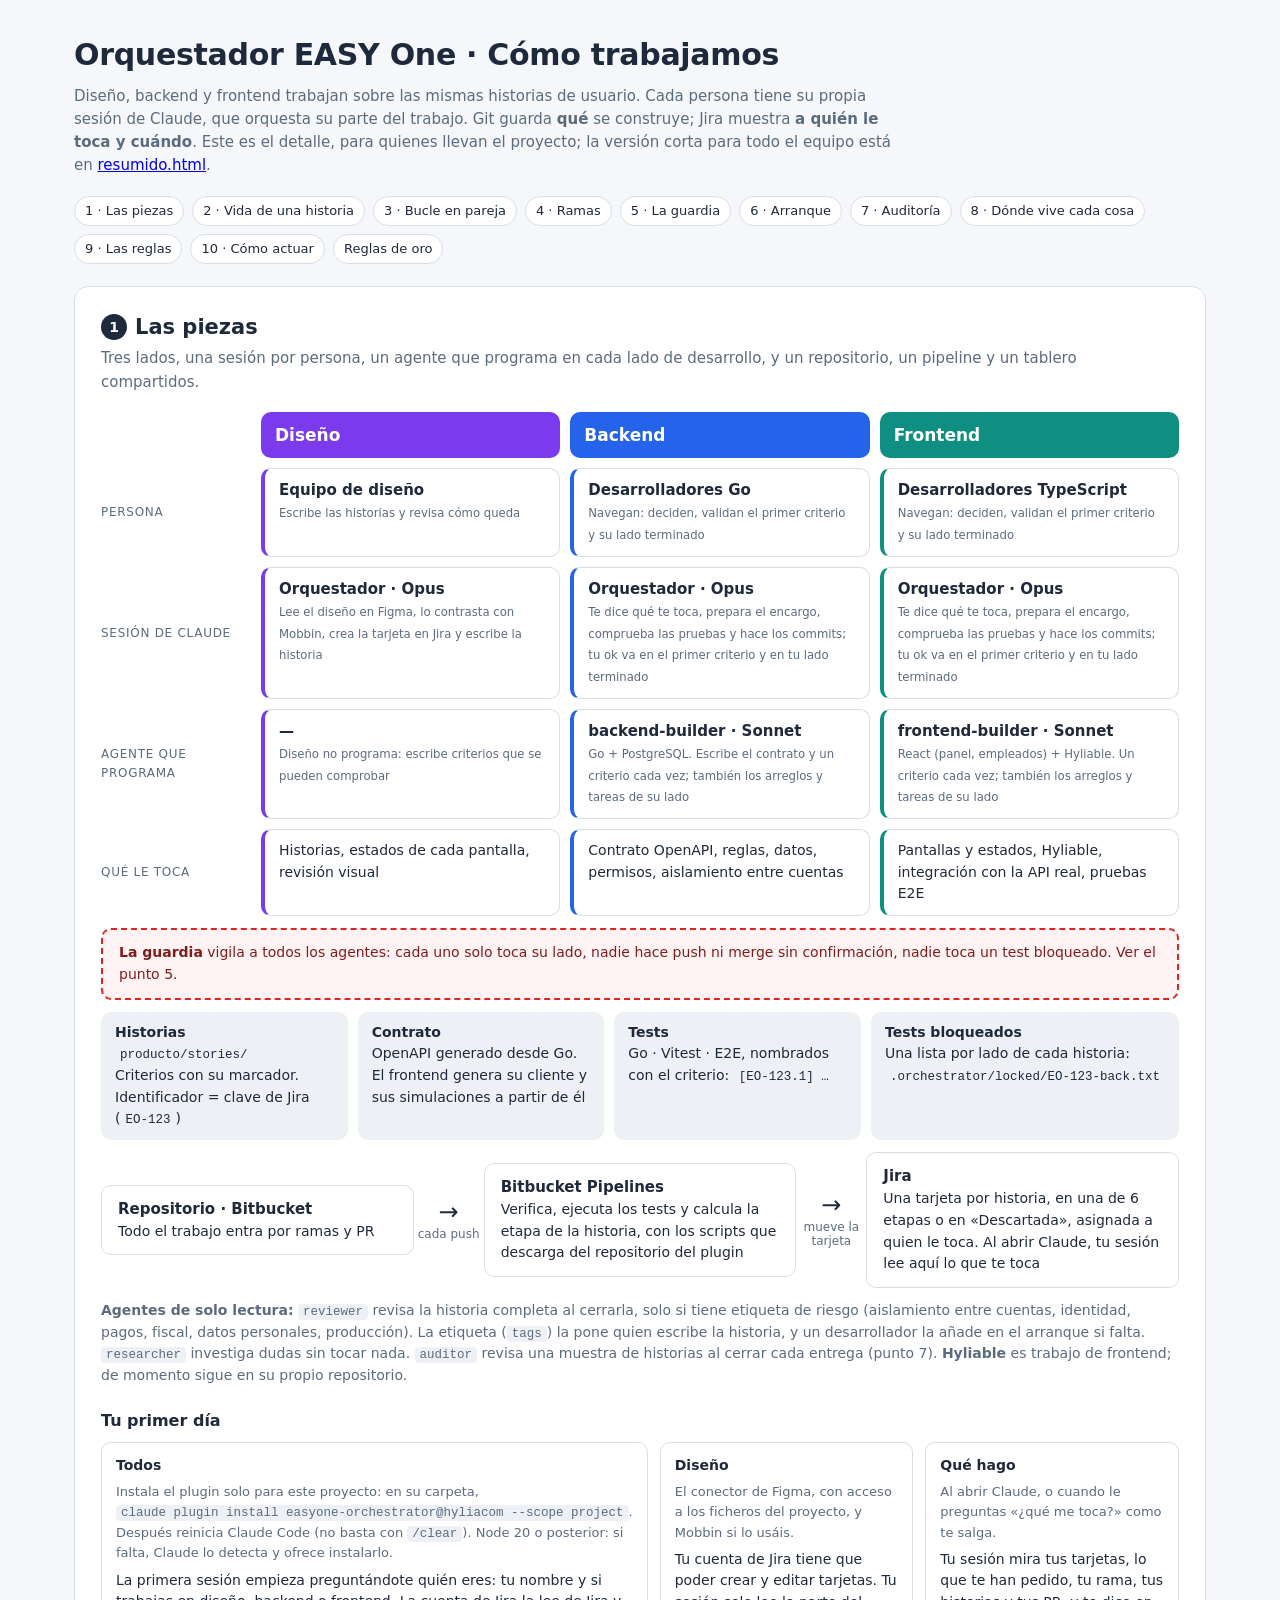
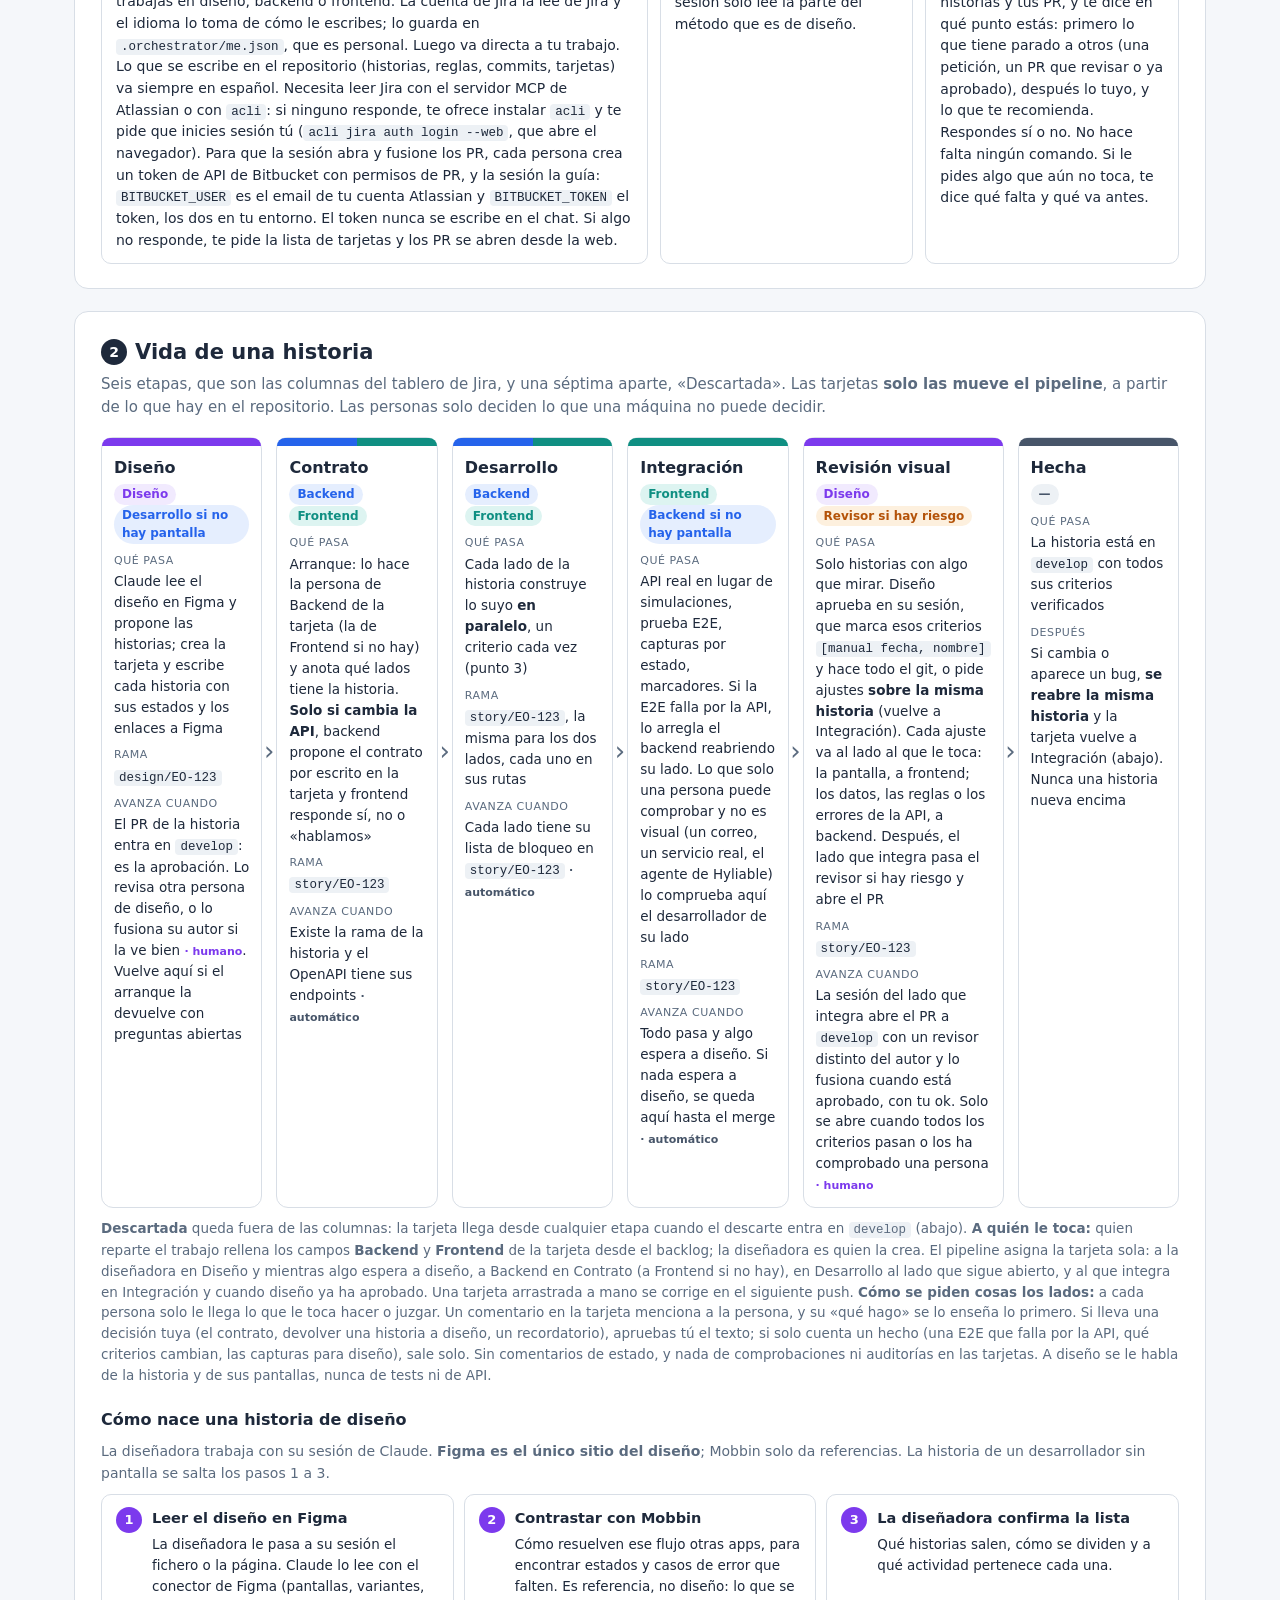
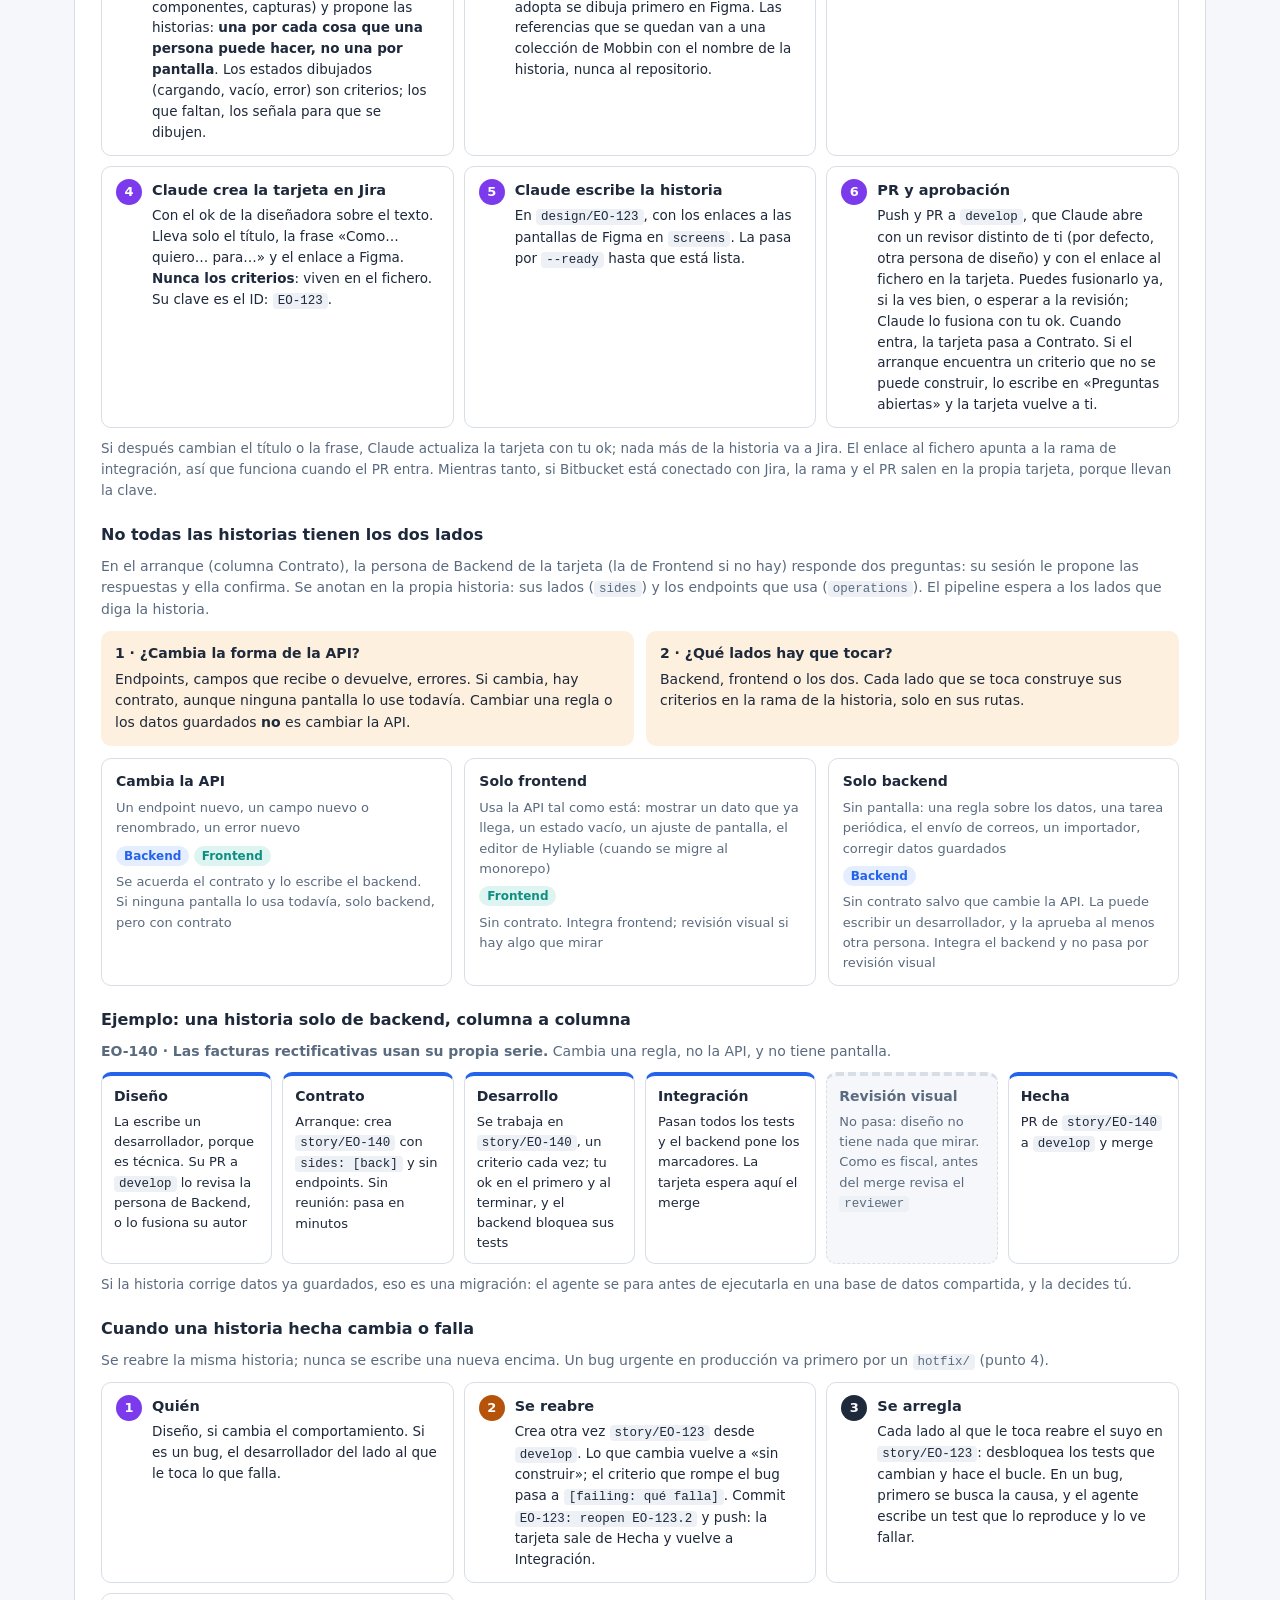
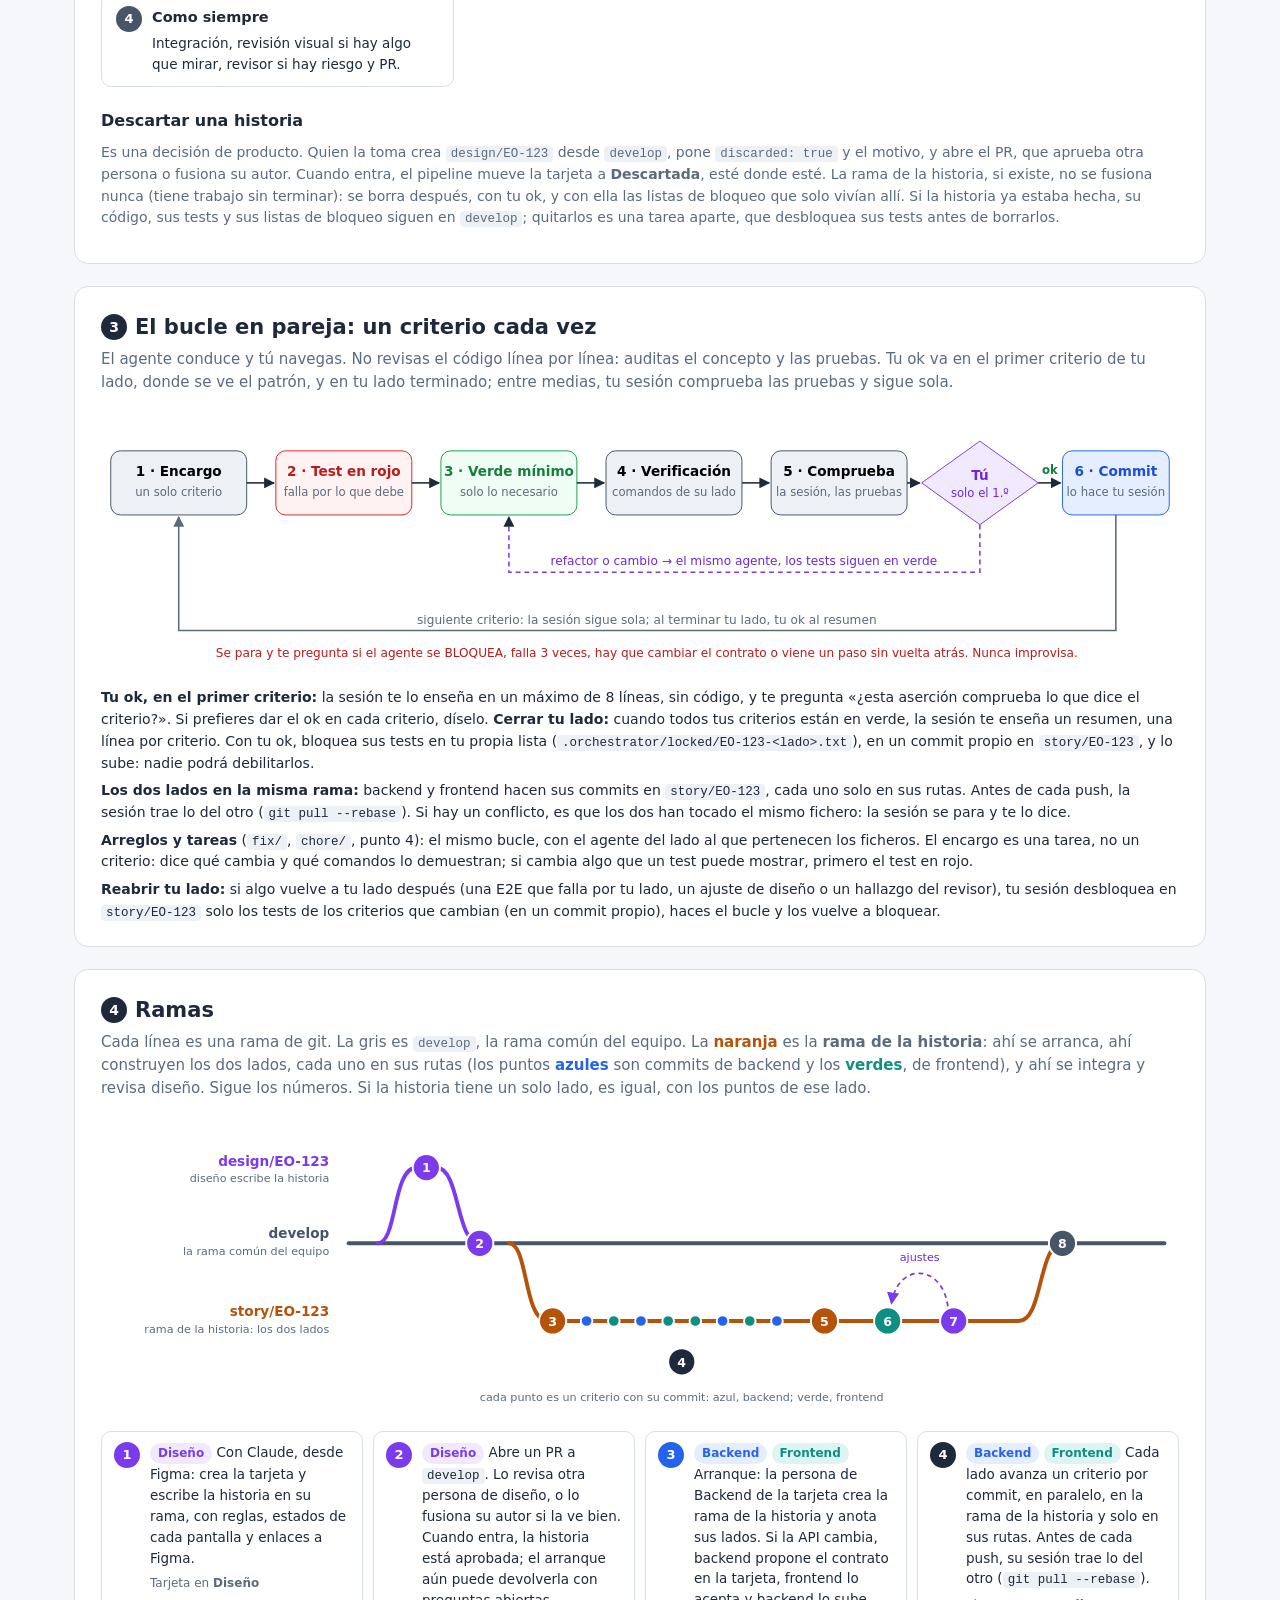
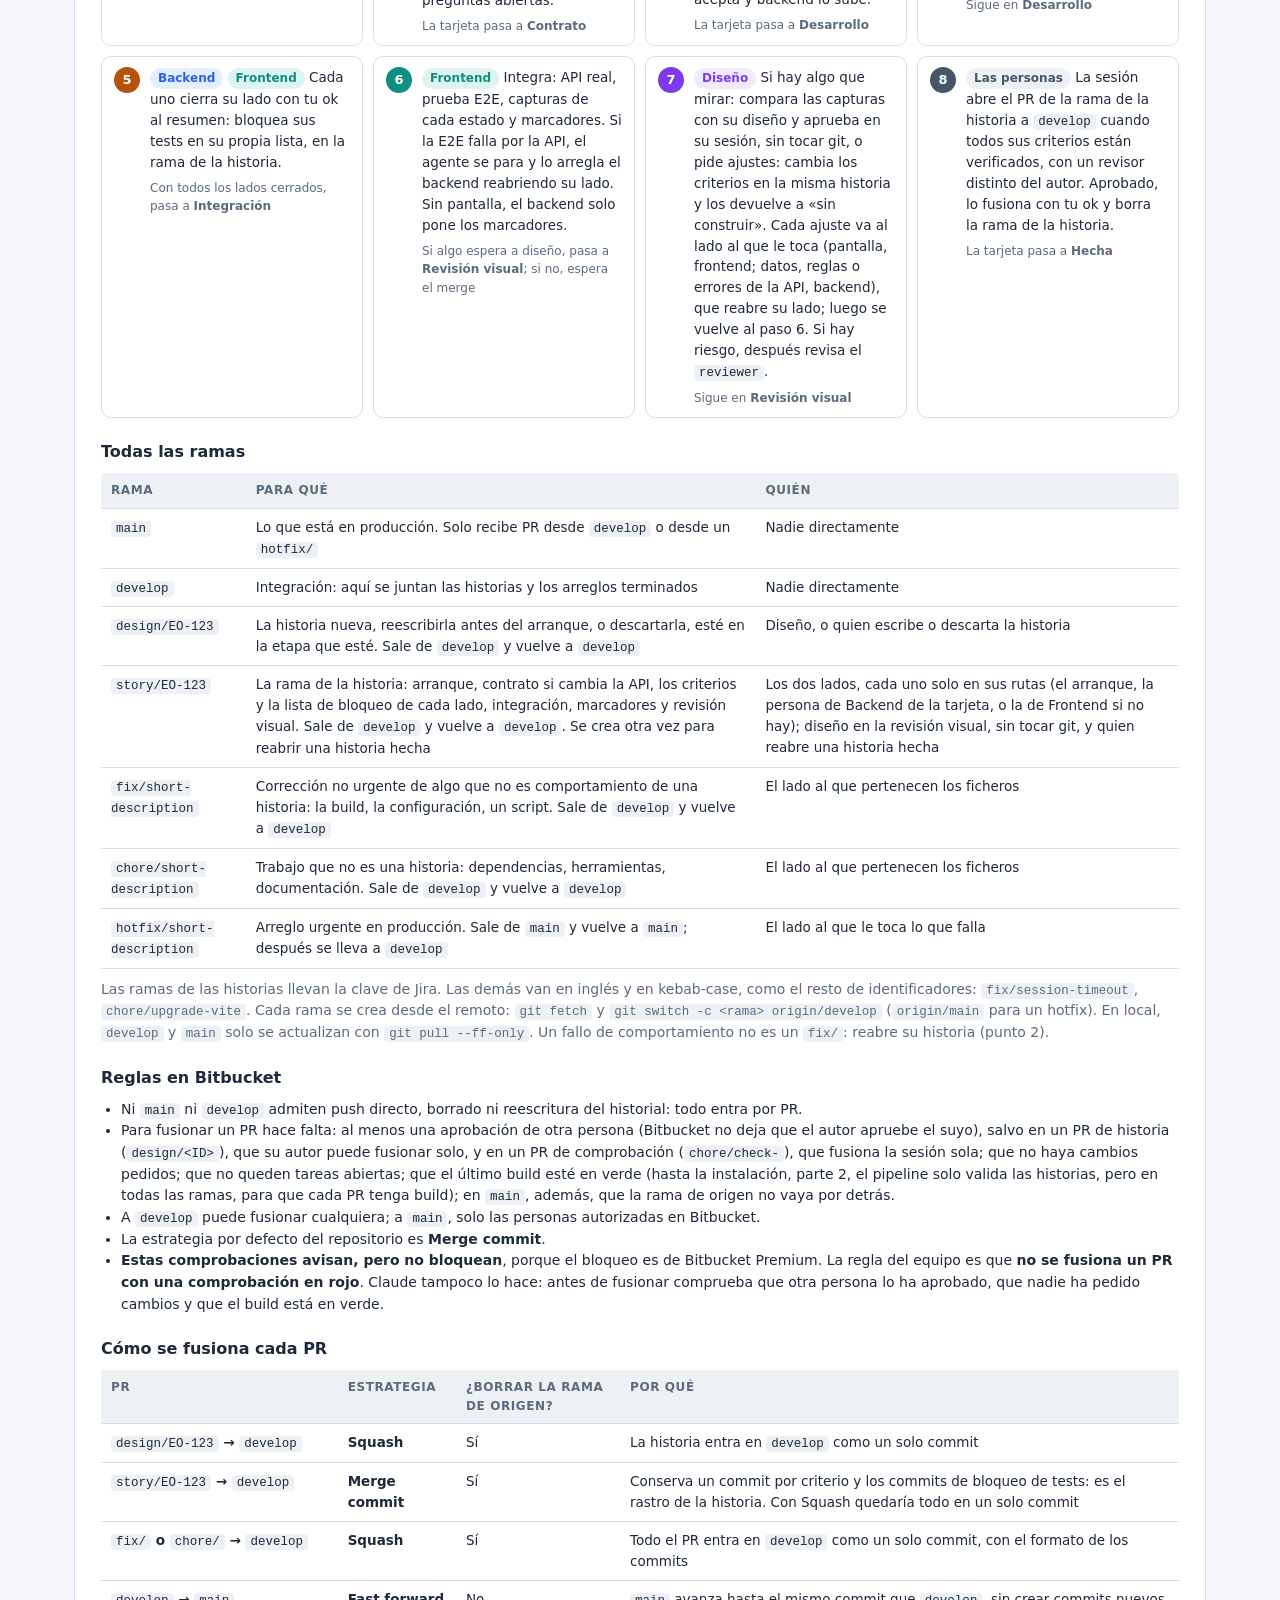
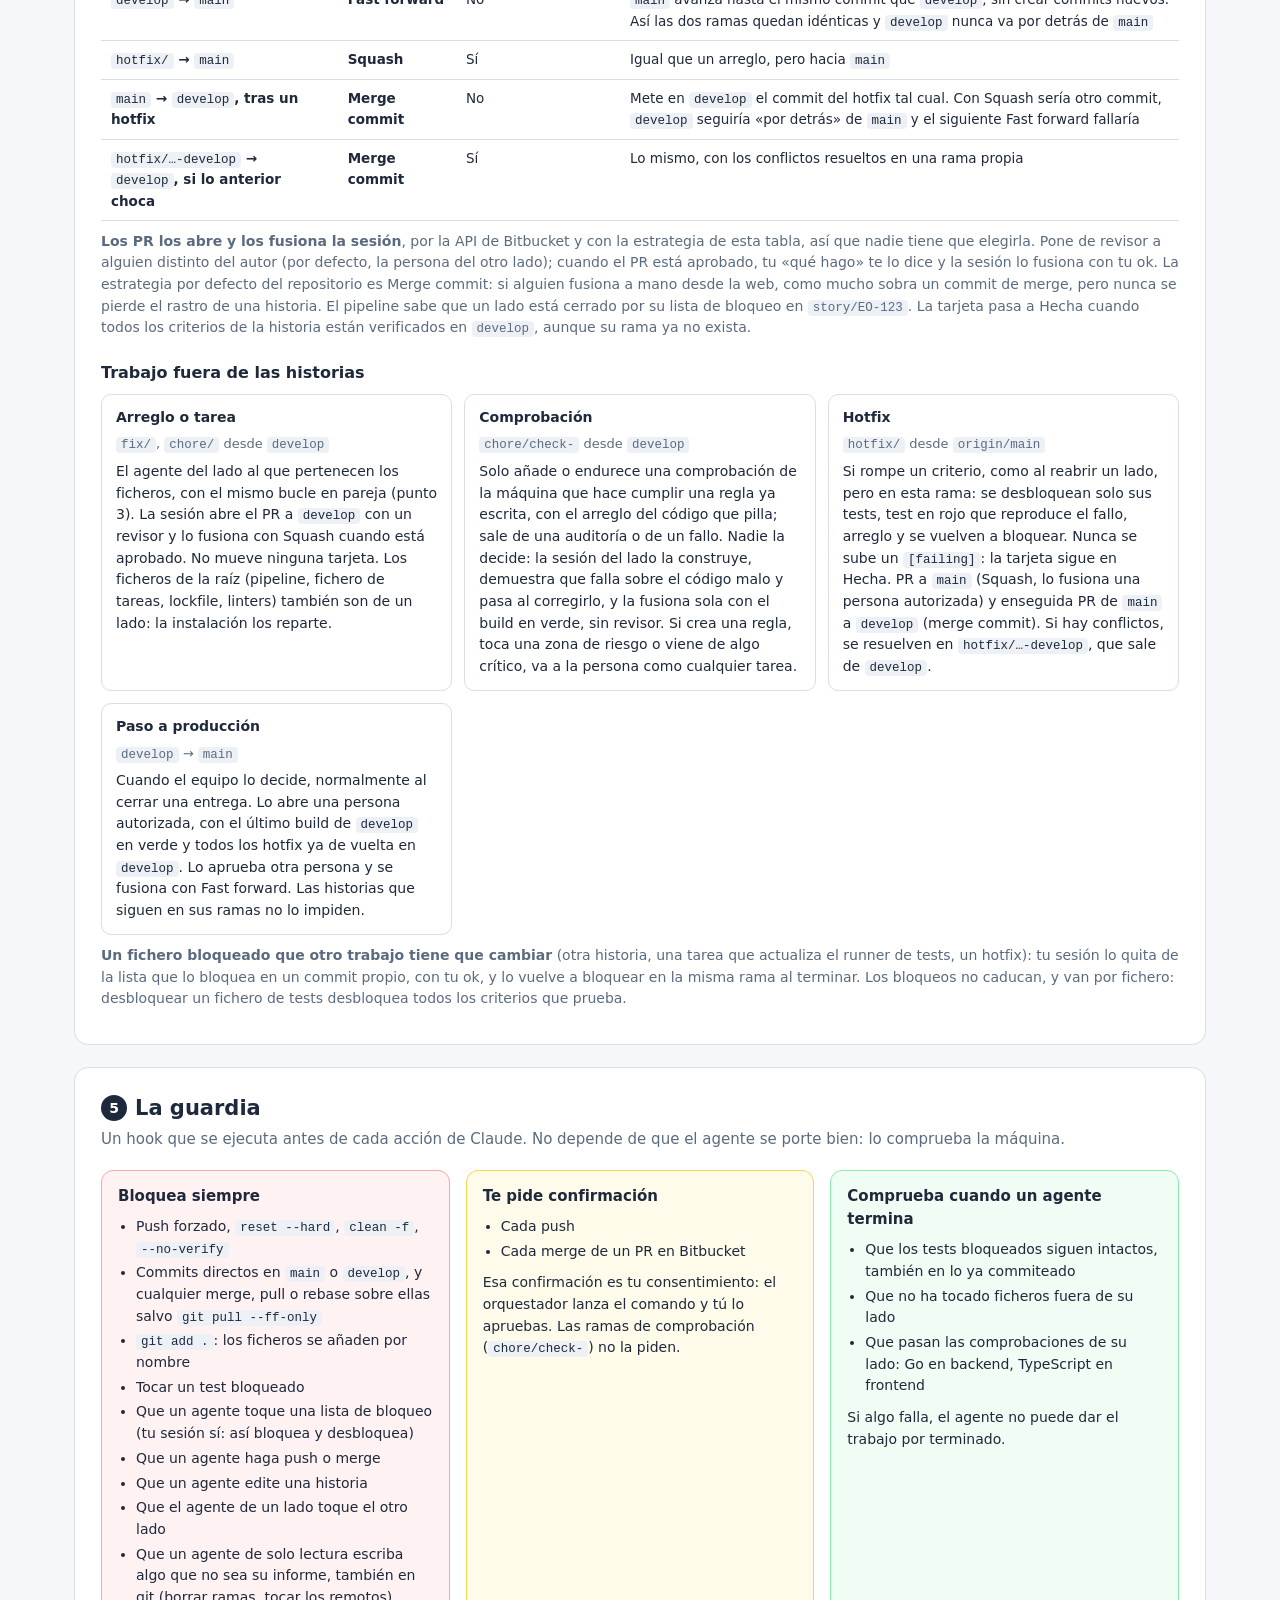
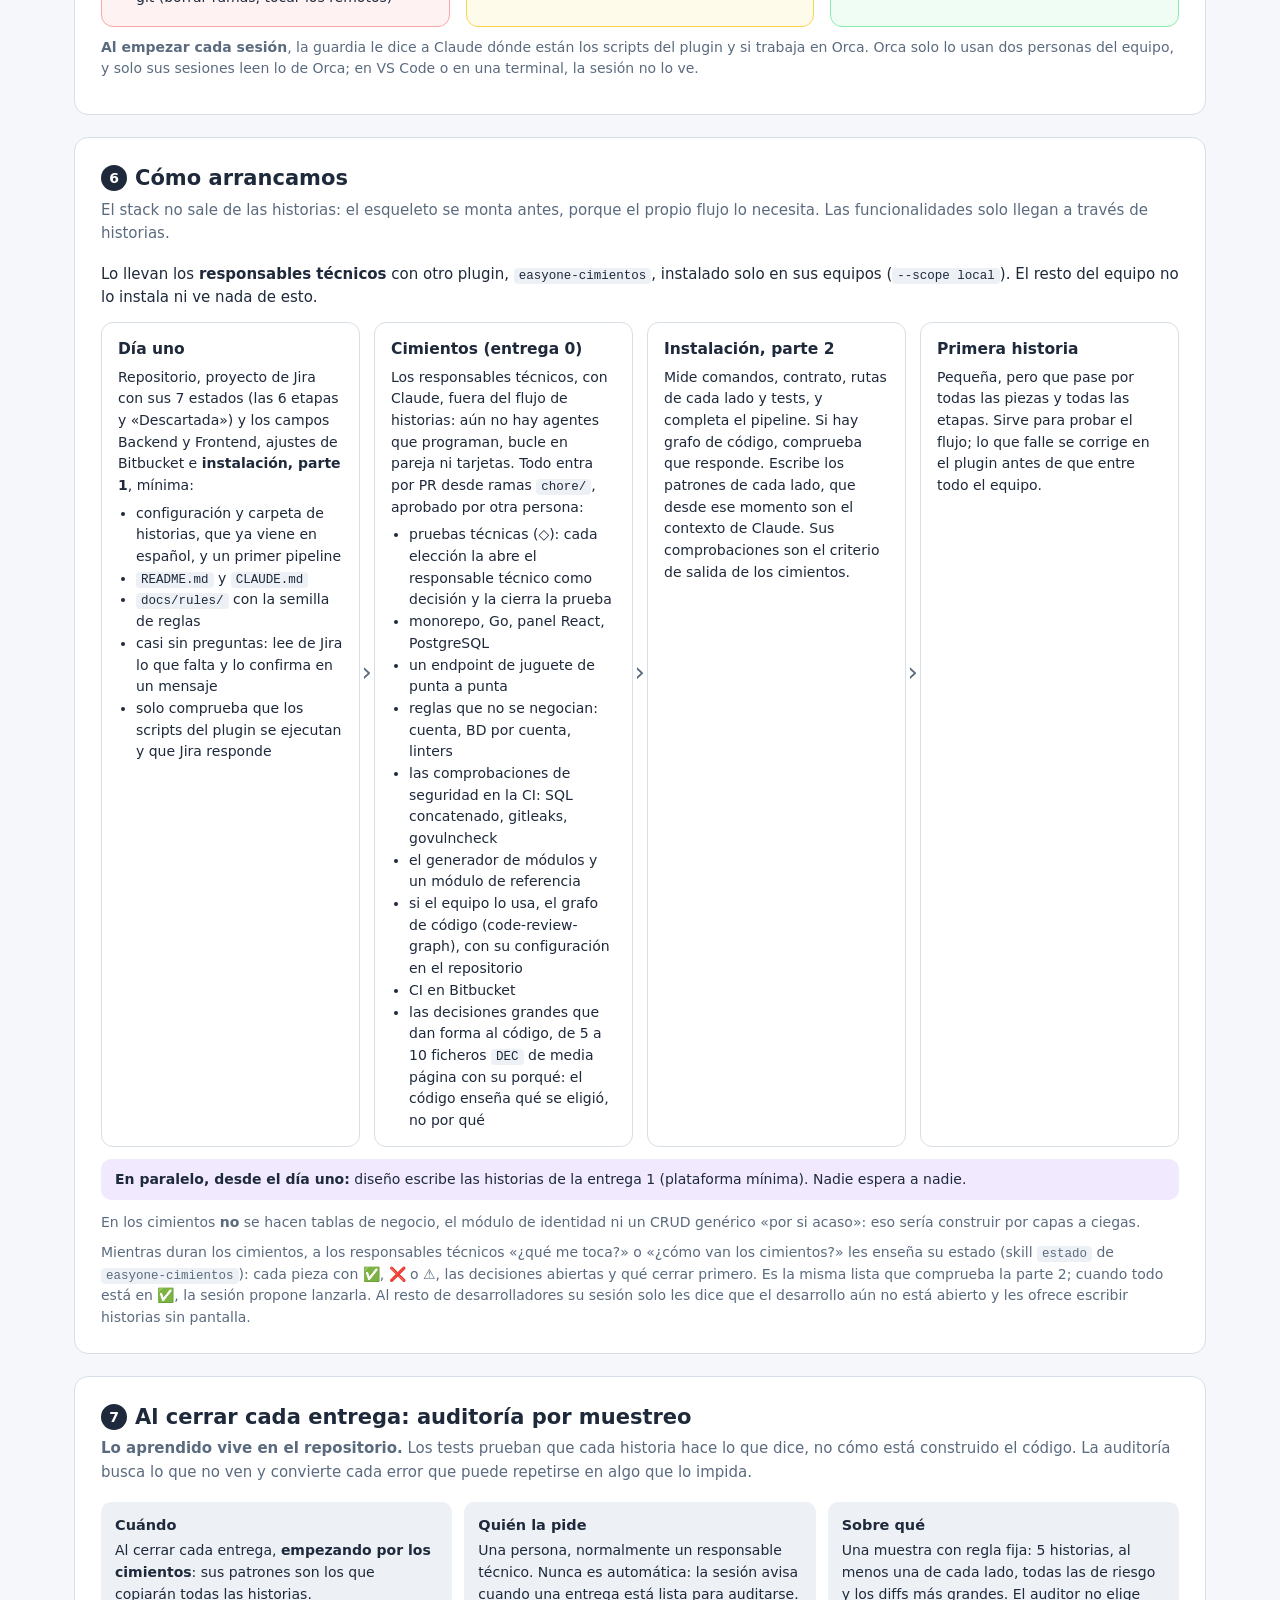
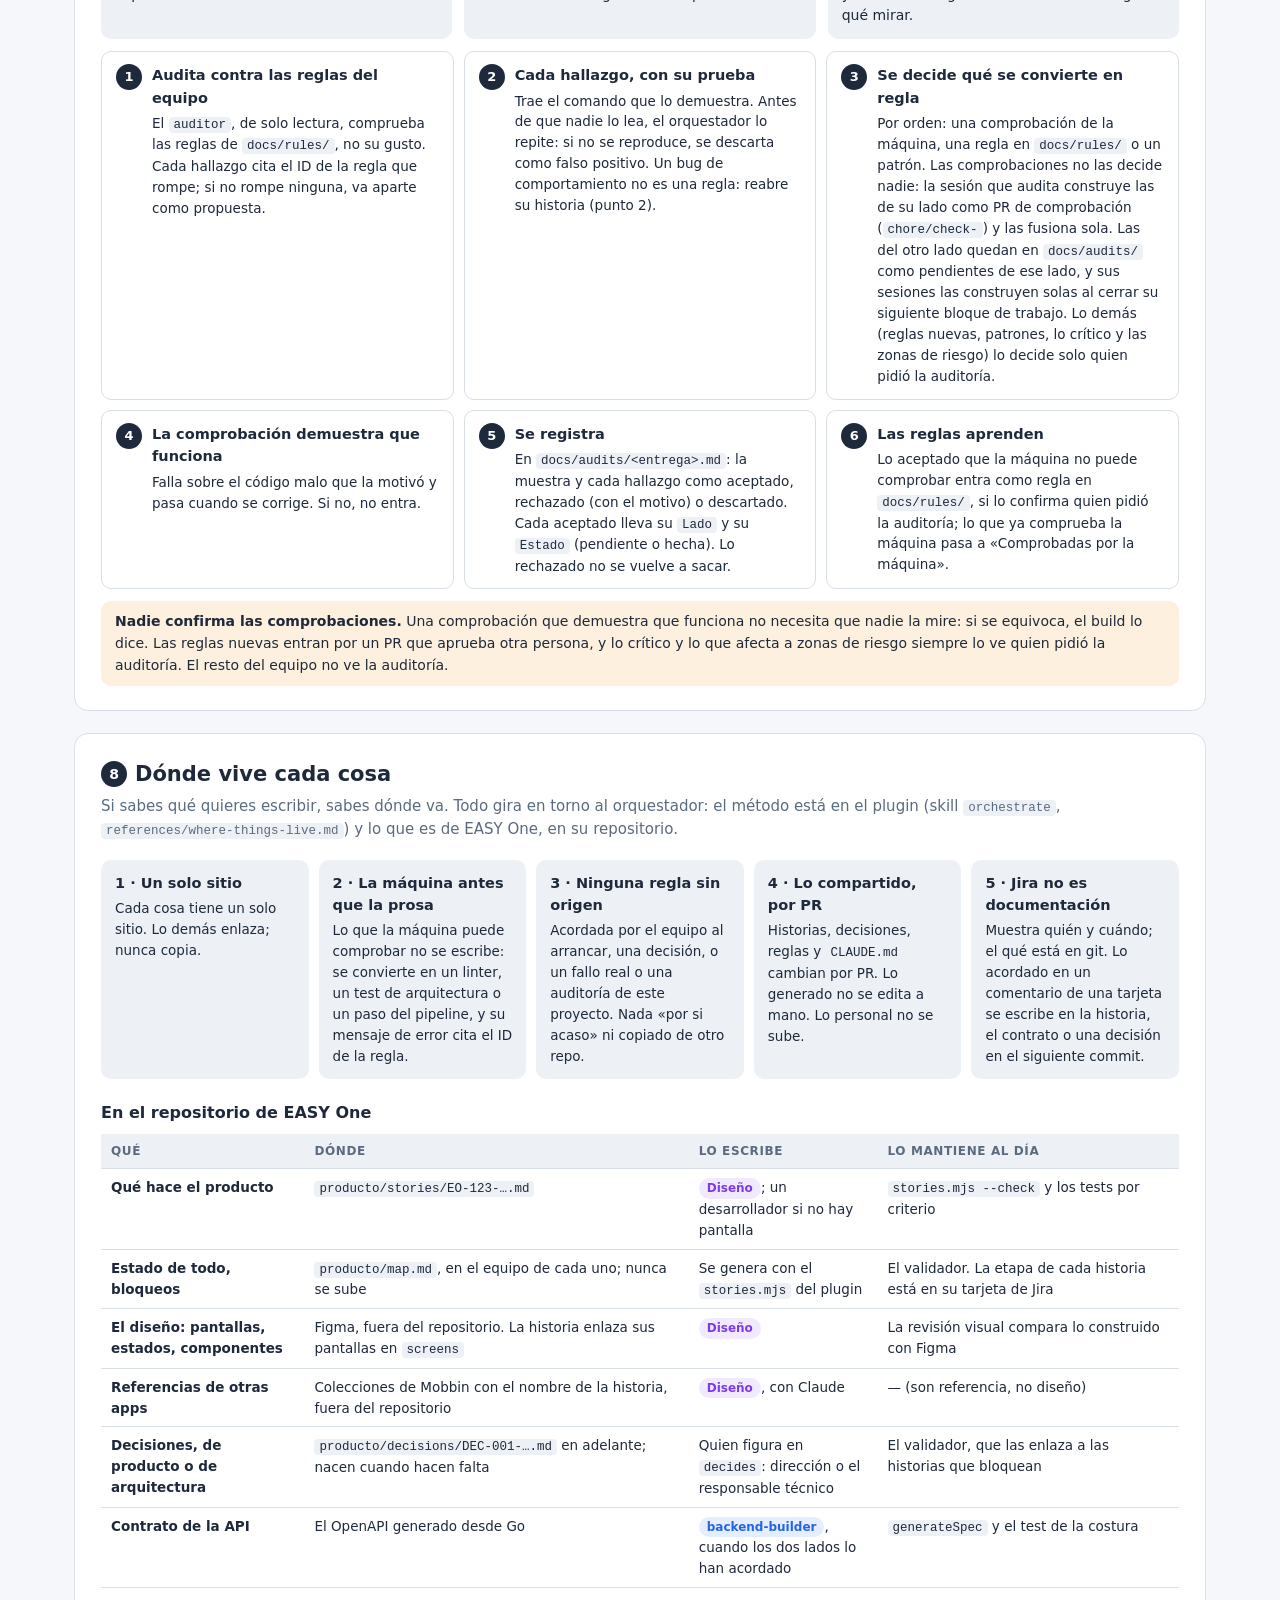
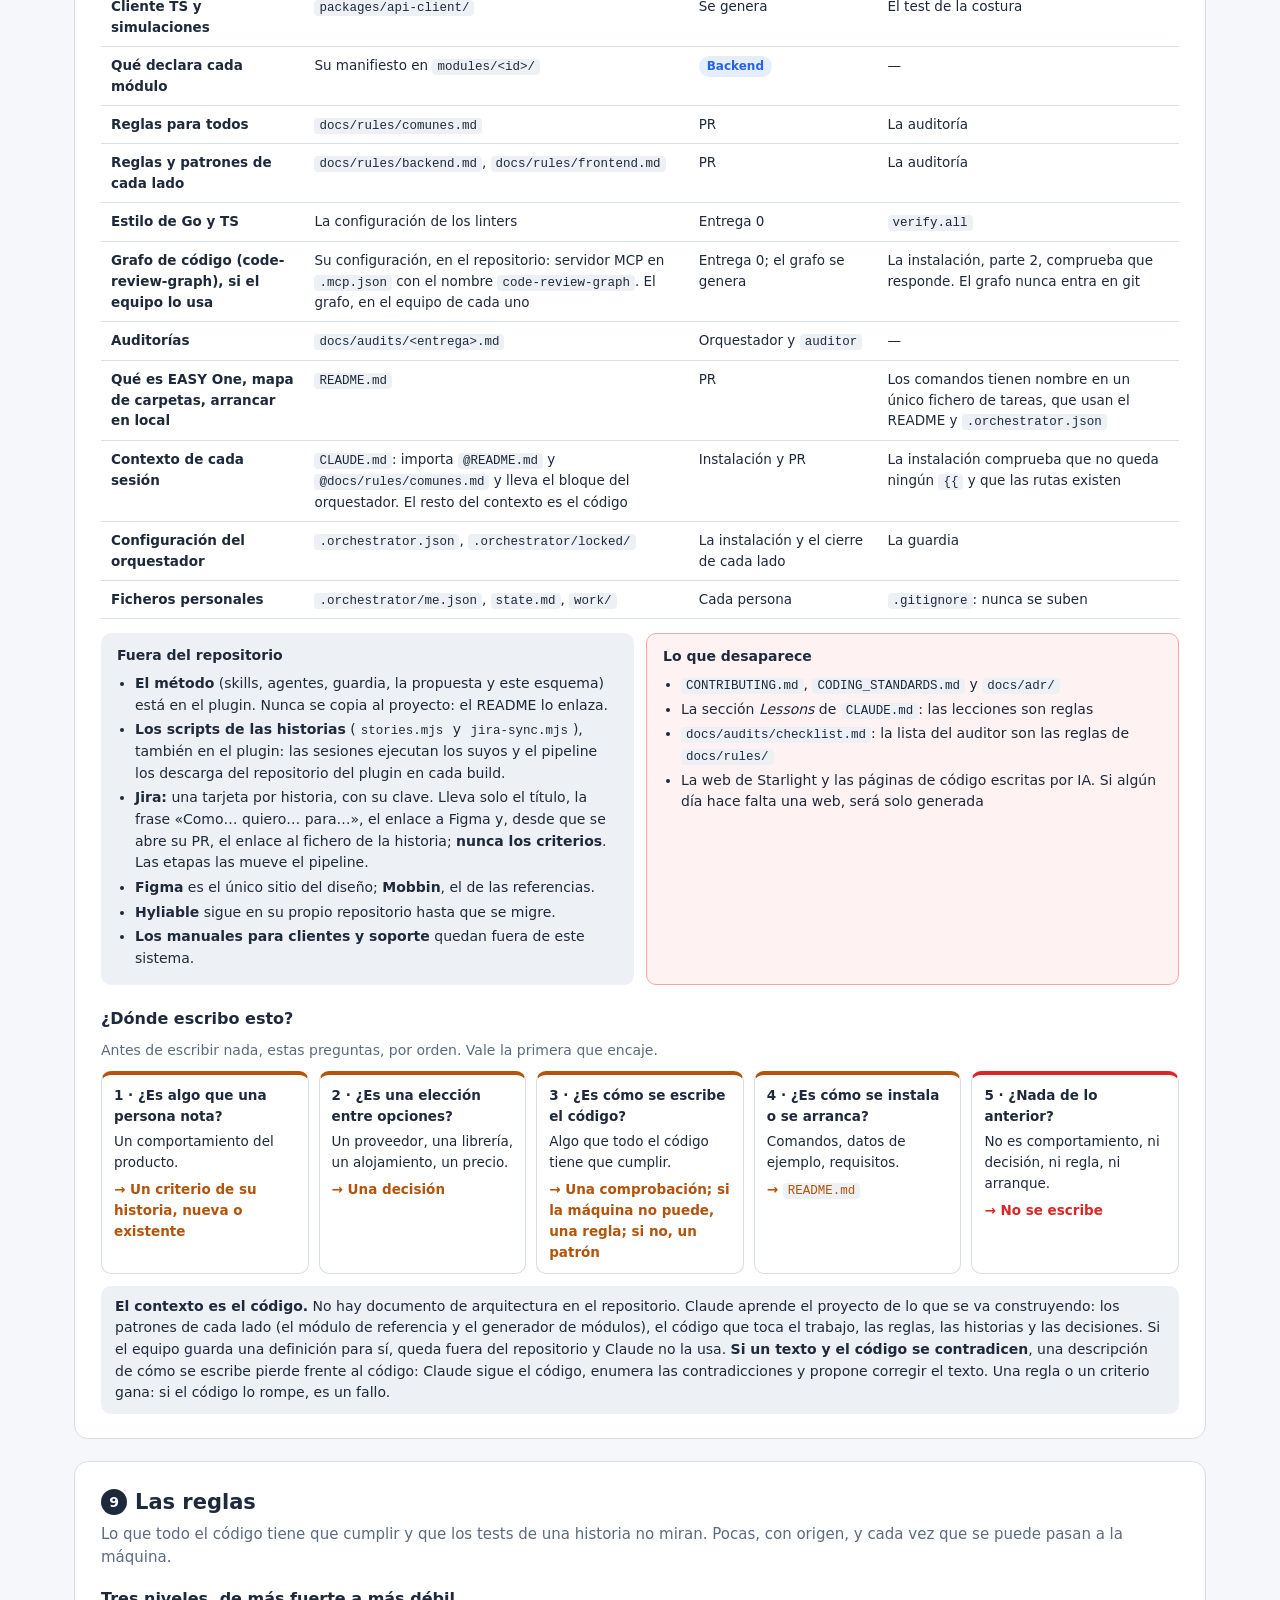
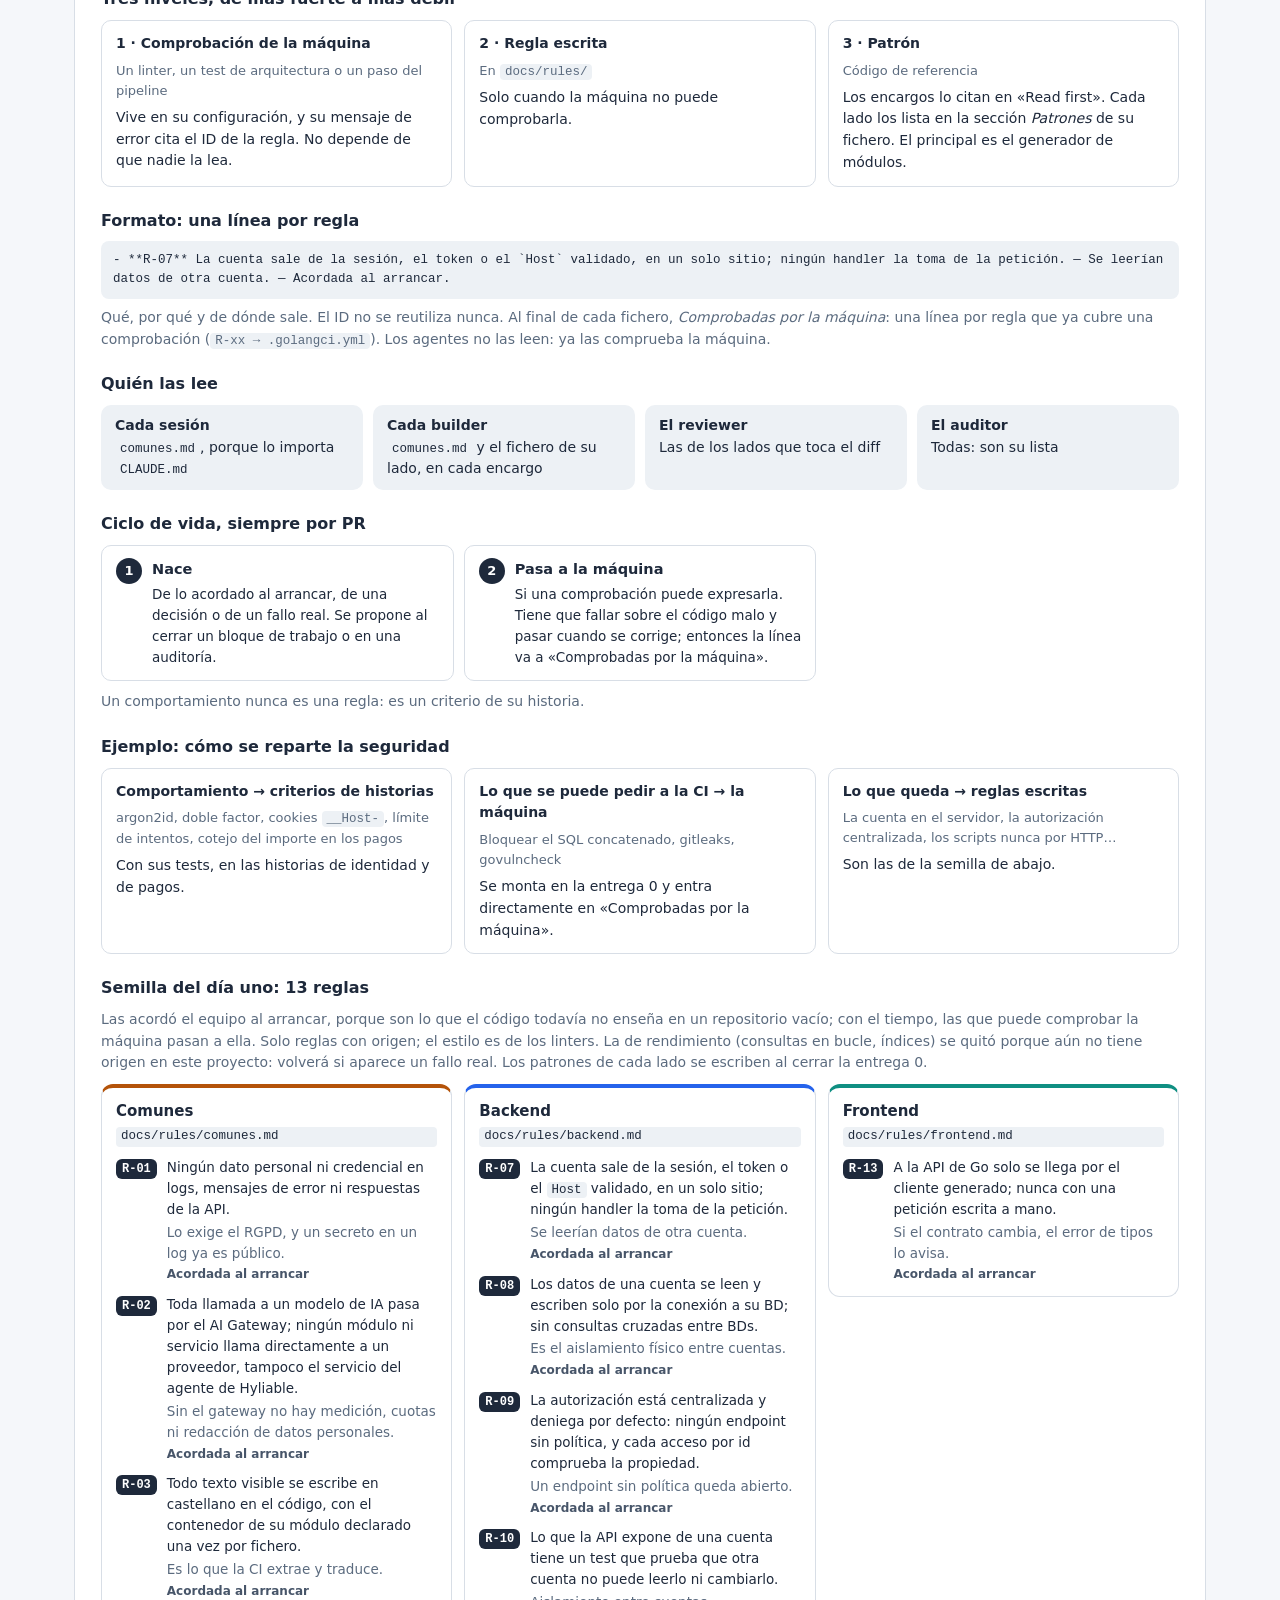
==== commit c7e158e4: "Prune the method: a short core, one story branch, no script copies (0.10.0, cimientos 0.3.0) The met" ====
--- a/docs/detallado.html
+++ b/docs/detallado.html
@@ -196,13 +196,13 @@
 
     <div class="rowlabel">Persona</div>
     <div class="cell c-design"><b>Equipo de diseño</b><small>Escribe las historias y revisa cómo queda</small></div>
-    <div class="cell c-back"><b>Desarrolladores Go</b><small>Navegan: deciden, validan el primer criterio y la mitad terminada</small></div>
-    <div class="cell c-front"><b>Desarrolladores TypeScript</b><small>Navegan: deciden, validan el primer criterio y la mitad terminada</small></div>
+    <div class="cell c-back"><b>Desarrolladores Go</b><small>Navegan: deciden, validan el primer criterio y su lado terminado</small></div>
+    <div class="cell c-front"><b>Desarrolladores TypeScript</b><small>Navegan: deciden, validan el primer criterio y su lado terminado</small></div>
 
     <div class="rowlabel">Sesión de Claude</div>
     <div class="cell c-design"><b>Orquestador · Opus</b><small>Lee el diseño en Figma, lo contrasta con Mobbin, crea la tarjeta en Jira y escribe la historia</small></div>
-    <div class="cell c-back"><b>Orquestador · Opus</b><small>Te dice qué te toca, prepara el encargo, comprueba las pruebas y hace los commits; tu ok va en el primer criterio y en la mitad terminada</small></div>
-    <div class="cell c-front"><b>Orquestador · Opus</b><small>Te dice qué te toca, prepara el encargo, comprueba las pruebas y hace los commits; tu ok va en el primer criterio y en la mitad terminada</small></div>
+    <div class="cell c-back"><b>Orquestador · Opus</b><small>Te dice qué te toca, prepara el encargo, comprueba las pruebas y hace los commits; tu ok va en el primer criterio y en tu lado terminado</small></div>
+    <div class="cell c-front"><b>Orquestador · Opus</b><small>Te dice qué te toca, prepara el encargo, comprueba las pruebas y hace los commits; tu ok va en el primer criterio y en tu lado terminado</small></div>
 
     <div class="rowlabel">Agente que programa</div>
     <div class="cell c-design"><b>—</b><small>Diseño no programa: escribe criterios que se pueden comprobar</small></div>
@@ -221,13 +221,13 @@
     <div class="box"><b>Historias</b><code>producto/stories/</code><br>Criterios con su marcador. Identificador = clave de Jira (<code>EO-123</code>)</div>
     <div class="box"><b>Contrato</b>OpenAPI generado desde Go. El frontend genera su cliente y sus simulaciones a partir de él</div>
     <div class="box"><b>Tests</b>Go · Vitest · E2E, nombrados con el criterio: <code>[EO-123.1] …</code></div>
-    <div class="box"><b>Tests bloqueados</b>Una lista por mitad: <code>.orchestrator/locked/EO-123-back.txt</code></div>
+    <div class="box"><b>Tests bloqueados</b>Una lista por lado de cada historia: <code>.orchestrator/locked/EO-123-back.txt</code></div>
   </div>
 
   <div class="flowline">
     <div class="box"><b>Repositorio · Bitbucket</b>Todo el trabajo entra por ramas y PR</div>
     <div class="arrow">cada push</div>
-    <div class="box"><b>Bitbucket Pipelines</b>Verifica, ejecuta los tests y calcula la etapa de la historia</div>
+    <div class="box"><b>Bitbucket Pipelines</b>Verifica, ejecuta los tests y calcula la etapa de la historia, con los scripts que descarga del repositorio del plugin</div>
     <div class="arrow">mueve la tarjeta</div>
     <div class="box"><b>Jira</b>Una tarjeta por historia, en una de 6 etapas o en «Descartada», asignada a quien le toca. Al abrir Claude, tu sesión lee aquí lo que te toca</div>
   </div>
@@ -237,7 +237,7 @@
   <h3 class="sub">Tu primer día</h3>
   <div class="kinds">
     <div class="kind"><b>Todos</b><span class="ex">Instala el plugin solo para este proyecto: en su carpeta, <code>claude plugin install easyone-orchestrator@hyliacom --scope project</code>. Después reinicia Claude Code (no basta con <code>/clear</code>). Node 20 o posterior: si falta, Claude lo detecta y ofrece instalarlo.</span><span>La primera sesión empieza preguntándote quién eres: tu nombre y si trabajas en diseño, backend o frontend. La cuenta de Jira la lee de Jira y el idioma lo toma de cómo le escribes; lo guarda en <code>.orchestrator/me.json</code>, que es personal. Luego va directa a tu trabajo. Lo que se escribe en el repositorio (historias, reglas, commits, tarjetas) va siempre en español. Necesita leer Jira con el servidor MCP de Atlassian o con <code>acli</code>: si ninguno responde, te ofrece instalar <code>acli</code> y te pide que inicies sesión tú (<code>acli jira auth login --web</code>, que abre el navegador). Para que la sesión abra y fusione los PR, cada persona crea un token de API de Bitbucket con permisos de PR, y la sesión la guía: <code>BITBUCKET_USER</code> es el email de tu cuenta Atlassian y <code>BITBUCKET_TOKEN</code> el token, los dos en tu entorno. El token nunca se escribe en el chat. Si algo no responde, te pide la lista de tarjetas y los PR se abren desde la web.</span></div>
-    <div class="kind"><b>Diseño</b><span class="ex">El conector de Figma, con acceso a los ficheros del proyecto, y Mobbin si lo usáis.</span><span>Tu cuenta de Jira tiene que poder crear y editar tarjetas. Si Figma no responde, la sesión te lo dice y describes tú las pantallas.</span></div>
+    <div class="kind"><b>Diseño</b><span class="ex">El conector de Figma, con acceso a los ficheros del proyecto, y Mobbin si lo usáis.</span><span>Tu cuenta de Jira tiene que poder crear y editar tarjetas. Tu sesión solo lee la parte del método que es de diseño.</span></div>
     <div class="kind"><b>Qué hago</b><span class="ex">Al abrir Claude, o cuando le preguntas «¿qué me toca?» como te salga.</span><span>Tu sesión mira tus tarjetas, lo que te han pedido, tu rama, tus historias y tus PR, y te dice en qué punto estás: primero lo que tiene parado a otros (una petición, un PR que revisar o ya aprobado), después lo tuyo, y lo que te recomienda. Respondes sí o no. No hace falta ningún comando. Si le pides algo que aún no toca, te dice qué falta y qué va antes.</span></div>
   </div>
 </section>
@@ -260,11 +260,11 @@
     <div class="stage"><div class="bar" style="background:linear-gradient(90deg,var(--back) 50%,var(--front) 50%)"></div>
       <h3>Desarrollo</h3><div class="who"><span class="tag t-back">Backend</span> <span class="tag t-front">Frontend</span></div>
       <dl><dt>Qué pasa</dt><dd>Cada lado de la historia construye lo suyo <b>en paralelo</b>, un criterio cada vez (punto 3)</dd>
-      <dt>Ramas</dt><dd><code>-back</code> y <code>-front</code>; con un solo lado, <code>story/EO-123</code></dd>
+      <dt>Rama</dt><dd><code>story/EO-123</code>, la misma para los dos lados, cada uno en sus rutas</dd>
       <dt>Avanza cuando</dt><dd>Cada lado tiene su lista de bloqueo en <code>story/EO-123</code> <span class="auto">· automático</span></dd></dl></div>
     <div class="stage"><div class="bar" style="background:var(--front)"></div>
       <h3>Integración</h3><div class="who"><span class="tag t-front">Frontend</span> <span class="tag t-back">Backend si no hay pantalla</span></div>
-      <dl><dt>Qué pasa</dt><dd>API real en lugar de simulaciones, prueba E2E, capturas por estado, marcadores. Si la E2E falla por la API, lo arregla el backend en su mitad. Lo que solo una persona puede comprobar y no es visual (un correo, un servicio real, el agente de Hyliable) lo comprueba aquí el desarrollador de su lado</dd>
+      <dl><dt>Qué pasa</dt><dd>API real en lugar de simulaciones, prueba E2E, capturas por estado, marcadores. Si la E2E falla por la API, lo arregla el backend reabriendo su lado. Lo que solo una persona puede comprobar y no es visual (un correo, un servicio real, el agente de Hyliable) lo comprueba aquí el desarrollador de su lado</dd>
       <dt>Rama</dt><dd><code>story/EO-123</code></dd>
       <dt>Avanza cuando</dt><dd>Todo pasa y algo espera a diseño. Si nada espera a diseño, se queda aquí hasta el merge <span class="auto">· automático</span></dd></dl></div>
     <div class="stage"><div class="bar" style="background:var(--design)"></div>
@@ -289,11 +289,11 @@
     <div class="astep"><span class="n" style="background:var(--design)">6</span><div><b class="t">PR y aprobación</b>Push y PR a <code>develop</code>, que Claude abre con un revisor distinto de ti (por defecto, otra persona de diseño) y con el enlace al fichero en la tarjeta. Puedes fusionarlo ya, si la ves bien, o esperar a la revisión; Claude lo fusiona con tu ok. Cuando entra, la tarjeta pasa a Contrato. Si el arranque encuentra un criterio que no se puede construir, lo escribe en «Preguntas abiertas» y la tarjeta vuelve a ti.</div></div>
   </div>
   <p style="margin:10px 0 0;font-size:13.5px;color:var(--muted)">Si después cambian el título o la frase, Claude actualiza la tarjeta con tu ok; nada más de la historia va a Jira. El enlace al fichero apunta a la rama de integración, así que funciona cuando el PR entra. Mientras tanto, si Bitbucket está conectado con Jira, la rama y el PR salen en la propia tarjeta, porque llevan la clave.</p>
-  <h3 style="margin:22px 0 8px;font-size:16px">No todas las historias tienen las dos mitades</h3>
-  <p style="margin:0 0 10px;font-size:14px;color:var(--muted)">En el arranque (columna Contrato), la persona de Backend de la tarjeta (la de Frontend si no hay) responde dos preguntas: su sesión le propone las respuestas y ella confirma. Se anotan en la propia historia: sus lados (<code>sides</code>) y los endpoints que usa (<code>operations</code>). Con un solo lado no hay rama de mitad. El pipeline espera a los lados que diga la historia.</p>
+  <h3 style="margin:22px 0 8px;font-size:16px">No todas las historias tienen los dos lados</h3>
+  <p style="margin:0 0 10px;font-size:14px;color:var(--muted)">En el arranque (columna Contrato), la persona de Backend de la tarjeta (la de Frontend si no hay) responde dos preguntas: su sesión le propone las respuestas y ella confirma. Se anotan en la propia historia: sus lados (<code>sides</code>) y los endpoints que usa (<code>operations</code>). El pipeline espera a los lados que diga la historia.</p>
   <div class="questions">
     <div class="q"><b>1 · ¿Cambia la forma de la API?</b>Endpoints, campos que recibe o devuelve, errores. Si cambia, hay contrato, aunque ninguna pantalla lo use todavía. Cambiar una regla o los datos guardados <b>no</b> es cambiar la API.</div>
-    <div class="q"><b>2 · ¿Qué lados hay que tocar?</b>Backend, frontend o los dos. Cada lado que se toca es una mitad, con su rama.</div>
+    <div class="q"><b>2 · ¿Qué lados hay que tocar?</b>Backend, frontend o los dos. Cada lado que se toca construye sus criterios en la rama de la historia, solo en sus rutas.</div>
   </div>
   <div class="kinds">
     <div class="kind"><b>Cambia la API</b><span class="ex">Un endpoint nuevo, un campo nuevo o renombrado, un error nuevo</span><span><span class="tag t-back">Backend</span> <span class="tag t-front">Frontend</span></span><span class="ex">Se acuerda el contrato y lo escribe el backend. Si ninguna pantalla lo usa todavía, solo backend, pero con contrato</span></div>
@@ -306,8 +306,8 @@
   <div class="walk">
     <div class="cell"><b>Diseño</b>La escribe un desarrollador, porque es técnica. Su PR a <code>develop</code> lo revisa la persona de Backend, o lo fusiona su autor</div>
     <div class="cell"><b>Contrato</b>Arranque: crea <code>story/EO-140</code> con <code>sides: [back]</code> y sin endpoints. Sin reunión: pasa en minutos</div>
-    <div class="cell"><b>Desarrollo</b>Sin rama de mitad: se trabaja en <code>story/EO-140</code>. Un criterio cada vez; tu ok en el primero y al terminar</div>
-    <div class="cell"><b>Integración</b>El backend bloquea sus tests, pasan todos y pone los marcadores. La tarjeta espera aquí el merge</div>
+    <div class="cell"><b>Desarrollo</b>Se trabaja en <code>story/EO-140</code>, un criterio cada vez; tu ok en el primero y al terminar, y el backend bloquea sus tests</div>
+    <div class="cell"><b>Integración</b>Pasan todos los tests y el backend pone los marcadores. La tarjeta espera aquí el merge</div>
     <div class="cell skip"><b>Revisión visual</b>No pasa: diseño no tiene nada que mirar. Como es fiscal, antes del merge revisa el <code>reviewer</code></div>
     <div class="cell"><b>Hecha</b>PR de <code>story/EO-140</code> a <code>develop</code> y merge</div>
   </div>
@@ -318,18 +318,18 @@
   <div class="audit-steps">
     <div class="astep"><span class="n" style="background:var(--design)">1</span><div><b class="t">Quién</b>Diseño, si cambia el comportamiento. Si es un bug, el desarrollador del lado al que le toca lo que falla.</div></div>
     <div class="astep"><span class="n" style="background:var(--shared)">2</span><div><b class="t">Se reabre</b>Crea otra vez <code>story/EO-123</code> desde <code>develop</code>. Lo que cambia vuelve a «sin construir»; el criterio que rompe el bug pasa a <code>[failing: qué falla]</code>. Commit <code>EO-123: reopen EO-123.2</code> y push: la tarjeta sale de Hecha y vuelve a Integración.</div></div>
-    <div class="astep"><span class="n" style="background:var(--ink)">3</span><div><b class="t">Se arregla</b>El lado al que le toca vuelve a crear su mitad desde <code>story/EO-123</code>. En un bug, el agente escribe primero un test que lo reproduce y lo ve fallar.</div></div>
+    <div class="astep"><span class="n" style="background:var(--ink)">3</span><div><b class="t">Se arregla</b>Cada lado al que le toca reabre el suyo en <code>story/EO-123</code>: desbloquea los tests que cambian y hace el bucle. En un bug, primero se busca la causa, y el agente escribe un test que lo reproduce y lo ve fallar.</div></div>
     <div class="astep"><span class="n" style="background:var(--infra)">4</span><div><b class="t">Como siempre</b>Integración, revisión visual si hay algo que mirar, revisor si hay riesgo y PR.</div></div>
   </div>
 
   <h3 class="sub">Descartar una historia</h3>
-  <p class="note">Es una decisión de producto. Quien la toma crea <code>design/EO-123</code> desde <code>develop</code>, pone <code>discarded: true</code> y el motivo, y abre el PR, que aprueba otra persona o fusiona su autor. Cuando entra, el pipeline mueve la tarjeta a <b>Descartada</b>, esté donde esté. La rama de la historia y sus mitades no se fusionan nunca (tienen trabajo sin terminar): se borran después, y las listas de bloqueo que solo vivían en ellas, también. Si la historia ya estaba hecha, su código, sus tests y sus listas de bloqueo siguen en <code>develop</code>; quitarlos es una tarea aparte, que desbloquea sus tests antes de borrarlos.</p>
+  <p class="note">Es una decisión de producto. Quien la toma crea <code>design/EO-123</code> desde <code>develop</code>, pone <code>discarded: true</code> y el motivo, y abre el PR, que aprueba otra persona o fusiona su autor. Cuando entra, el pipeline mueve la tarjeta a <b>Descartada</b>, esté donde esté. La rama de la historia, si existe, no se fusiona nunca (tiene trabajo sin terminar): se borra después, con tu ok, y con ella las listas de bloqueo que solo vivían allí. Si la historia ya estaba hecha, su código, sus tests y sus listas de bloqueo siguen en <code>develop</code>; quitarlos es una tarea aparte, que desbloquea sus tests antes de borrarlos.</p>
 </section>
 
 <!-- 3 -->
 <section id="pareja">
   <h2><span class="num">3</span>El bucle en pareja: un criterio cada vez</h2>
-  <p class="lead">El agente conduce y tú navegas. No revisas el código línea por línea: auditas el concepto y las pruebas. Tu ok va en el primer criterio de cada mitad, donde se ve el patrón, y en la mitad terminada; entre medias, tu sesión comprueba las pruebas y sigue sola.</p>
+  <p class="lead">El agente conduce y tú navegas. No revisas el código línea por línea: auditas el concepto y las pruebas. Tu ok va en el primer criterio de tu lado, donde se ve el patrón, y en tu lado terminado; entre medias, tu sesión comprueba las pruebas y sigue sola.</p>
   <div class="svgwrap">
   <svg viewBox="0 0 1110 270" width="100%" role="img" aria-label="Bucle en pareja por criterio">
     <defs>
@@ -378,21 +378,22 @@
     <text x="662" y="158" text-anchor="middle" font-size="12.5" fill="#6D28D9">refactor o cambio → el mismo agente, los tests siguen en verde</text>
     <!-- next criterion loop -->
     <path d="M1045,106 L1045,225 L80,225 L80,108" stroke="#5B6B7F" stroke-width="1.6" fill="none" marker-end="url(#ahm)"/>
-    <text x="562" y="218" text-anchor="middle" font-size="12.5" fill="#5B6B7F">siguiente criterio: la sesión sigue sola; al terminar la mitad, tu ok al resumen</text>
+    <text x="562" y="218" text-anchor="middle" font-size="12.5" fill="#5B6B7F">siguiente criterio: la sesión sigue sola; al terminar tu lado, tu ok al resumen</text>
     <text x="562" y="252" text-anchor="middle" font-size="12.5" fill="#B91C1C">Se para y te pregunta si el agente se BLOQUEA, falla 3 veces, hay que cambiar el contrato o viene un paso sin vuelta atrás. Nunca improvisa.</text>
   </svg>
   </div>
-  <p style="margin:6px 0 0;font-size:14px"><b>Tu ok, en el primer criterio:</b> la sesión te lo enseña en un máximo de 8 líneas, sin código, y te pregunta «¿esta aserción comprueba lo que dice el criterio?». Si prefieres dar el ok en cada criterio, díselo. <b>Cerrar tu mitad:</b> cuando todos tus criterios están en verde, la sesión te enseña un resumen, una línea por criterio. Con tu ok, bloquea sus tests en un commit propio (nadie podrá debilitarlos) y junta tu mitad en <code>story/EO-123</code>; con un solo lado no hay mitad y se bloquea ahí mismo. La rama de la mitad se borra cuando la historia entra en <code>develop</code>.</p>
+  <p style="margin:6px 0 0;font-size:14px"><b>Tu ok, en el primer criterio:</b> la sesión te lo enseña en un máximo de 8 líneas, sin código, y te pregunta «¿esta aserción comprueba lo que dice el criterio?». Si prefieres dar el ok en cada criterio, díselo. <b>Cerrar tu lado:</b> cuando todos tus criterios están en verde, la sesión te enseña un resumen, una línea por criterio. Con tu ok, bloquea sus tests en tu propia lista (<code>.orchestrator/locked/EO-123-&lt;lado&gt;.txt</code>), en un commit propio en <code>story/EO-123</code>, y lo sube: nadie podrá debilitarlos.</p>
+  <p style="margin:6px 0 0;font-size:14px"><b>Los dos lados en la misma rama:</b> backend y frontend hacen sus commits en <code>story/EO-123</code>, cada uno solo en sus rutas. Antes de cada push, la sesión trae lo del otro (<code>git pull --rebase</code>). Si hay un conflicto, es que los dos han tocado el mismo fichero: la sesión se para y te lo dice.</p>
   <p style="margin:6px 0 0;font-size:14px"><b>Arreglos y tareas</b> (<code>fix/</code>, <code>chore/</code>, punto 4): el mismo bucle, con el agente del lado al que pertenecen los ficheros. El encargo es una tarea, no un criterio: dice qué cambia y qué comandos lo demuestran; si cambia algo que un test puede mostrar, primero el test en rojo.</p>
-  <p style="margin:6px 0 0;font-size:14px"><b>Reabrir tu mitad:</b> si algo vuelve a tu lado después (una E2E que falla por tu lado, un ajuste de diseño o un hallazgo del revisor), traes <code>story/EO-123</code> a tu mitad (o la vuelves a crear desde ella si ya se borró), tu sesión desbloquea solo los tests de los criterios que cambian (en un commit propio), haces el bucle, los vuelves a bloquear y juntas otra vez tu mitad.</p>
+  <p style="margin:6px 0 0;font-size:14px"><b>Reabrir tu lado:</b> si algo vuelve a tu lado después (una E2E que falla por tu lado, un ajuste de diseño o un hallazgo del revisor), tu sesión desbloquea en <code>story/EO-123</code> solo los tests de los criterios que cambian (en un commit propio), haces el bucle y los vuelve a bloquear.</p>
 </section>
 
 <!-- 4 -->
 <section id="ramas" class="long">
   <h2><span class="num">4</span>Ramas</h2>
-  <p class="lead">Cada línea es una rama de git. La gris es <code>develop</code>, la rama común del equipo. La <b style="color:var(--shared)">naranja</b> es la <b>rama de la historia</b>: ahí se arranca, ahí se juntan las mitades y ahí se integra y revisa diseño. Sigue los números. El dibujo es una historia con las dos mitades; si solo tiene un lado, no hay ramas de mitad y se trabaja directamente en la rama de la historia.</p>
+  <p class="lead">Cada línea es una rama de git. La gris es <code>develop</code>, la rama común del equipo. La <b style="color:var(--shared)">naranja</b> es la <b>rama de la historia</b>: ahí se arranca, ahí construyen los dos lados, cada uno en sus rutas (los puntos <b style="color:var(--back)">azules</b> son commits de backend y los <b style="color:var(--front)">verdes</b>, de frontend), y ahí se integra y revisa diseño. Sigue los números. Si la historia tiene un solo lado, es igual, con los puntos de ese lado.</p>
   <div class="svgwrap">
-  <svg viewBox="0 0 1110 390" width="100%" role="img" aria-label="Ramas de una historia, en ocho pasos">
+  <svg viewBox="0 0 1110 300" width="100%" role="img" aria-label="Ramas de una historia, en ocho pasos">
     <defs>
       <marker id="ahv" viewBox="0 0 10 10" refX="9" refY="5" markerWidth="7" markerHeight="7" orient="auto-start-reverse"><path d="M0,0 L10,5 L0,10 z" fill="#7C3AED"/></marker>
     </defs>
@@ -403,25 +404,19 @@
       <text x="235" y="123" font-size="14" font-weight="700" fill="#475569">develop</text>
       <text x="235" y="140" font-size="11.5" fill="#5B6B7F">la rama común del equipo</text>
       <text x="235" y="203" font-size="14" font-weight="700" fill="#B45309">story/EO-123</text>
-      <text x="235" y="220" font-size="11.5" fill="#5B6B7F">rama de la historia: punto de encuentro</text>
-      <text x="235" y="273" font-size="14" font-weight="700" fill="#2563EB">story/EO-123-back</text>
-      <text x="235" y="290" font-size="11.5" fill="#5B6B7F">mitad de backend</text>
-      <text x="235" y="338" font-size="14" font-weight="700" fill="#0F8F82">story/EO-123-front</text>
-      <text x="235" y="355" font-size="11.5" fill="#5B6B7F">mitad de frontend</text>
+      <text x="235" y="220" font-size="11.5" fill="#5B6B7F">rama de la historia: los dos lados</text>
     </g>
     <!-- branches -->
     <g fill="none" stroke-width="4" stroke-linecap="round">
       <line x1="255" y1="128" x2="1095" y2="128" stroke="#475569"/>
       <path d="M285,128 C305,128 300,50 325,50 L345,50 C370,50 365,128 390,128" stroke="#7C3AED"/>
       <path d="M420,128 C440,128 435,208 460,208 L945,208 C970,208 965,128 990,128" stroke="#B45309"/>
-      <path d="M495,208 C515,208 510,278 535,278 L650,278 C675,278 670,208 695,208" stroke="#2563EB"/>
-      <path d="M530,208 C550,208 545,343 568,343 L700,343 C725,343 720,208 745,208" stroke="#0F8F82"/>
     </g>
-    <!-- one commit per criterion -->
+    <!-- one commit per criterion, both sides on the story branch: blue backend, green frontend -->
     <g stroke="#fff" stroke-width="2">
-      <circle cx="565" cy="278" r="6" fill="#2563EB"/><circle cx="600" cy="278" r="6" fill="#2563EB"/><circle cx="635" cy="278" r="6" fill="#2563EB"/>
-      <circle cx="580" cy="343" r="6" fill="#0F8F82"/><circle cx="615" cy="343" r="6" fill="#0F8F82"/><circle cx="650" cy="343" r="6" fill="#0F8F82"/><circle cx="685" cy="343" r="6" fill="#0F8F82"/>
-      <circle cx="695" cy="208" r="6" fill="#B45309"/>
+      <circle cx="500" cy="208" r="6" fill="#2563EB"/><circle cx="528" cy="208" r="6" fill="#0F8F82"/><circle cx="556" cy="208" r="6" fill="#2563EB"/>
+      <circle cx="584" cy="208" r="6" fill="#0F8F82"/><circle cx="612" cy="208" r="6" fill="#0F8F82"/><circle cx="640" cy="208" r="6" fill="#2563EB"/>
+      <circle cx="668" cy="208" r="6" fill="#0F8F82"/><circle cx="696" cy="208" r="6" fill="#2563EB"/>
     </g>
     <!-- adjustments loop: 7 back to 6 -->
     <path d="M872,193 C866,148 820,148 814,190" fill="none" stroke="#7C3AED" stroke-width="1.8" stroke-dasharray="5 4" marker-end="url(#ahv)"/>
@@ -431,28 +426,28 @@
       <circle cx="335" cy="50" r="14" fill="#7C3AED"/>
       <circle cx="390" cy="128" r="14" fill="#7C3AED"/>
       <circle cx="465" cy="208" r="14" fill="#B45309"/>
-      <circle cx="610" cy="311" r="14" fill="#1E293B"/>
+      <circle cx="598" cy="250" r="14" fill="#1E293B"/>
       <circle cx="745" cy="208" r="14" fill="#B45309"/>
       <circle cx="810" cy="208" r="14" fill="#0F8F82"/>
       <circle cx="878" cy="208" r="14" fill="#7C3AED"/>
       <circle cx="990" cy="128" r="14" fill="#475569"/>
     </g>
     <g font-size="13" font-weight="700" text-anchor="middle" fill="#fff">
-      <text x="335" y="55">1</text><text x="390" y="133">2</text><text x="465" y="213">3</text><text x="610" y="316">4</text>
+      <text x="335" y="55">1</text><text x="390" y="133">2</text><text x="465" y="213">3</text><text x="598" y="255">4</text>
       <text x="745" y="213">5</text><text x="810" y="213">6</text><text x="878" y="213">7</text><text x="990" y="133">8</text>
     </g>
-    <text x="610" y="383" font-size="11.5" text-anchor="middle" fill="#5B6B7F">cada punto de una mitad es un criterio con su commit</text>
+    <text x="598" y="290" font-size="11.5" text-anchor="middle" fill="#5B6B7F">cada punto es un criterio con su commit: azul, backend; verde, frontend</text>
   </svg>
   </div>
   <ol class="steps">
     <li><span class="n" style="background:var(--design)">1</span><div><span class="tag t-design">Diseño</span> Con Claude, desde Figma: crea la tarjeta y escribe la historia en su rama, con reglas, estados de cada pantalla y enlaces a Figma.<span class="st">Tarjeta en <b>Diseño</b></span></div></li>
     <li><span class="n" style="background:var(--design)">2</span><div><span class="tag t-design">Diseño</span> Abre un PR a <code>develop</code>. Lo revisa otra persona de diseño, o lo fusiona su autor si la ve bien. Cuando entra, la historia está aprobada; el arranque aún puede devolverla con preguntas abiertas.<span class="st">La tarjeta pasa a <b>Contrato</b></span></div></li>
     <li><span class="n" style="background:var(--back)">3</span><div><span class="tag t-back">Backend</span> <span class="tag t-front">Frontend</span> Arranque: la persona de Backend de la tarjeta crea la rama de la historia y anota sus lados. Si la API cambia, backend propone el contrato en la tarjeta, frontend lo acepta y backend lo sube.<span class="st">La tarjeta pasa a <b>Desarrollo</b></span></div></li>
-    <li><span class="n" style="background:var(--ink)">4</span><div><span class="tag t-back">Backend</span> <span class="tag t-front">Frontend</span> Cada lado de la historia abre su mitad y avanza un criterio por commit, en paralelo.<span class="st">Sigue en <b>Desarrollo</b></span></div></li>
-    <li><span class="n" style="background:var(--shared)">5</span><div><span class="tag t-back">Backend</span> <span class="tag t-front">Frontend</span> Cada uno cierra su mitad con tu ok al resumen (bloquea sus tests) y la junta en la rama de la historia.<span class="st">Con todas dentro, pasa a <b>Integración</b></span></div></li>
-    <li><span class="n" style="background:var(--front)">6</span><div><span class="tag t-front">Frontend</span> Integra: API real, prueba E2E, capturas de cada estado y marcadores. Si la E2E falla por la API, el agente se para y lo arregla el backend reabriendo su mitad. Sin pantalla, el backend solo pone los marcadores.<span class="st">Si algo espera a diseño, pasa a <b>Revisión visual</b>; si no, espera el merge</span></div></li>
-    <li><span class="n" style="background:var(--design)">7</span><div><span class="tag t-design">Diseño</span> Si hay algo que mirar: compara las capturas con su diseño y aprueba en su sesión, sin tocar git, o pide ajustes: cambia los criterios en la misma historia y los devuelve a «sin construir». Cada ajuste va al lado al que le toca (pantalla, frontend; datos, reglas o errores de la API, backend), que reabre su mitad; luego se vuelve al paso 6. Si hay riesgo, después revisa el <code>reviewer</code>.<span class="st">Sigue en <b>Revisión visual</b></span></div></li>
-    <li><span class="n" style="background:var(--infra)">8</span><div><span class="tag t-infra">Las personas</span> La sesión abre el PR de la rama de la historia a <code>develop</code> cuando todos sus criterios están verificados, con un revisor distinto del autor. Aprobado, lo fusiona con tu ok y borra la rama de la historia y las mitades.<span class="st">La tarjeta pasa a <b>Hecha</b></span></div></li>
+    <li><span class="n" style="background:var(--ink)">4</span><div><span class="tag t-back">Backend</span> <span class="tag t-front">Frontend</span> Cada lado avanza un criterio por commit, en paralelo, en la rama de la historia y solo en sus rutas. Antes de cada push, su sesión trae lo del otro (<code>git pull --rebase</code>).<span class="st">Sigue en <b>Desarrollo</b></span></div></li>
+    <li><span class="n" style="background:var(--shared)">5</span><div><span class="tag t-back">Backend</span> <span class="tag t-front">Frontend</span> Cada uno cierra su lado con tu ok al resumen: bloquea sus tests en su propia lista, en la rama de la historia.<span class="st">Con todos los lados cerrados, pasa a <b>Integración</b></span></div></li>
+    <li><span class="n" style="background:var(--front)">6</span><div><span class="tag t-front">Frontend</span> Integra: API real, prueba E2E, capturas de cada estado y marcadores. Si la E2E falla por la API, el agente se para y lo arregla el backend reabriendo su lado. Sin pantalla, el backend solo pone los marcadores.<span class="st">Si algo espera a diseño, pasa a <b>Revisión visual</b>; si no, espera el merge</span></div></li>
+    <li><span class="n" style="background:var(--design)">7</span><div><span class="tag t-design">Diseño</span> Si hay algo que mirar: compara las capturas con su diseño y aprueba en su sesión, sin tocar git, o pide ajustes: cambia los criterios en la misma historia y los devuelve a «sin construir». Cada ajuste va al lado al que le toca (pantalla, frontend; datos, reglas o errores de la API, backend), que reabre su lado; luego se vuelve al paso 6. Si hay riesgo, después revisa el <code>reviewer</code>.<span class="st">Sigue en <b>Revisión visual</b></span></div></li>
+    <li><span class="n" style="background:var(--infra)">8</span><div><span class="tag t-infra">Las personas</span> La sesión abre el PR de la rama de la historia a <code>develop</code> cuando todos sus criterios están verificados, con un revisor distinto del autor. Aprobado, lo fusiona con tu ok y borra la rama de la historia.<span class="st">La tarjeta pasa a <b>Hecha</b></span></div></li>
   </ol>
 
   <h3 class="sub">Todas las ramas</h3>
@@ -463,8 +458,7 @@
       <tr><td><code>main</code></td><td>Lo que está en producción. Solo recibe PR desde <code>develop</code> o desde un <code>hotfix/</code></td><td>Nadie directamente</td></tr>
       <tr><td><code>develop</code></td><td>Integración: aquí se juntan las historias y los arreglos terminados</td><td>Nadie directamente</td></tr>
       <tr><td><code>design/EO-123</code></td><td>La historia nueva, reescribirla antes del arranque, o descartarla, esté en la etapa que esté. Sale de <code>develop</code> y vuelve a <code>develop</code></td><td>Diseño, o quien escribe o descarta la historia</td></tr>
-      <tr><td><code>story/EO-123</code></td><td>La rama de la historia: arranque, contrato si cambia la API, integración, marcadores y revisión visual. Sale de <code>develop</code> y vuelve a <code>develop</code>. Se crea otra vez para reabrir una historia hecha</td><td>La persona de Backend de la tarjeta en el arranque (la de Frontend si no hay); el propio lado si la historia tiene uno solo; el que integra; diseño en la revisión visual, sin tocar git, y quien reabre una historia hecha</td></tr>
-      <tr><td><code>story/EO-123-back</code> / <code>-front</code></td><td>Las mitades, solo si la historia tiene los dos lados. Salen de <code>story/EO-123</code> y vuelven a ella, sin PR. Se borran cuando la historia entra en <code>develop</code></td><td>Backend / frontend</td></tr>
+      <tr><td><code>story/EO-123</code></td><td>La rama de la historia: arranque, contrato si cambia la API, los criterios y la lista de bloqueo de cada lado, integración, marcadores y revisión visual. Sale de <code>develop</code> y vuelve a <code>develop</code>. Se crea otra vez para reabrir una historia hecha</td><td>Los dos lados, cada uno solo en sus rutas (el arranque, la persona de Backend de la tarjeta, o la de Frontend si no hay); diseño en la revisión visual, sin tocar git, y quien reabre una historia hecha</td></tr>
       <tr><td><code>fix/short-description</code></td><td>Corrección no urgente de algo que no es comportamiento de una historia: la build, la configuración, un script. Sale de <code>develop</code> y vuelve a <code>develop</code></td><td>El lado al que pertenecen los ficheros</td></tr>
       <tr><td><code>chore/short-description</code></td><td>Trabajo que no es una historia: dependencias, herramientas, documentación. Sale de <code>develop</code> y vuelve a <code>develop</code></td><td>El lado al que pertenecen los ficheros</td></tr>
       <tr><td><code>hotfix/short-description</code></td><td>Arreglo urgente en producción. Sale de <code>main</code> y vuelve a <code>main</code>; después se lleva a <code>develop</code></td><td>El lado al que le toca lo que falla</td></tr>
@@ -488,7 +482,7 @@
     <thead><tr><th>PR</th><th>Estrategia</th><th>¿Borrar la rama de origen?</th><th>Por qué</th></tr></thead>
     <tbody>
       <tr><td><code>design/EO-123</code> → <code>develop</code></td><td><b>Squash</b></td><td>Sí</td><td>La historia entra en <code>develop</code> como un solo commit</td></tr>
-      <tr><td><code>story/EO-123</code> → <code>develop</code></td><td><b>Merge commit</b></td><td>Sí; después las mitades</td><td>Conserva un commit por criterio y los commits de bloqueo de tests: es el rastro de la historia. Con Squash quedaría todo en un solo commit</td></tr>
+      <tr><td><code>story/EO-123</code> → <code>develop</code></td><td><b>Merge commit</b></td><td>Sí</td><td>Conserva un commit por criterio y los commits de bloqueo de tests: es el rastro de la historia. Con Squash quedaría todo en un solo commit</td></tr>
       <tr><td><code>fix/</code> o <code>chore/</code> → <code>develop</code></td><td><b>Squash</b></td><td>Sí</td><td>Todo el PR entra en <code>develop</code> como un solo commit, con el formato de los commits</td></tr>
       <tr><td><code>develop</code> → <code>main</code></td><td><b>Fast forward</b></td><td>No</td><td><code>main</code> avanza hasta el mismo commit que <code>develop</code>, sin crear commits nuevos. Así las dos ramas quedan idénticas y <code>develop</code> nunca va por detrás de <code>main</code></td></tr>
       <tr><td><code>hotfix/</code> → <code>main</code></td><td><b>Squash</b></td><td>Sí</td><td>Igual que un arreglo, pero hacia <code>main</code></td></tr>
@@ -497,14 +491,13 @@
     </tbody>
   </table>
   </div>
-  <p class="note" style="margin-top:10px"><b>Los PR los abre y los fusiona la sesión</b>, por la API de Bitbucket y con la estrategia de esta tabla, así que nadie tiene que elegirla. Pone de revisor a alguien distinto del autor (por defecto, la persona del otro lado); cuando el PR está aprobado, tu «qué hago» te lo dice y la sesión lo fusiona con tu ok. La estrategia por defecto del repositorio es Merge commit: si alguien fusiona a mano desde la web, como mucho sobra un commit de merge, pero nunca se pierde el rastro de una historia. El pipeline sabe que un lado está cerrado por su lista de bloqueo en <code>story/EO-123</code>, no por la rama de la mitad: por eso las mitades se borran al fusionar la historia, y si se reabre, se vuelven a crear. La tarjeta pasa a Hecha cuando todos los criterios de la historia están verificados en <code>develop</code>, aunque su rama ya no exista.</p>
+  <p class="note" style="margin-top:10px"><b>Los PR los abre y los fusiona la sesión</b>, por la API de Bitbucket y con la estrategia de esta tabla, así que nadie tiene que elegirla. Pone de revisor a alguien distinto del autor (por defecto, la persona del otro lado); cuando el PR está aprobado, tu «qué hago» te lo dice y la sesión lo fusiona con tu ok. La estrategia por defecto del repositorio es Merge commit: si alguien fusiona a mano desde la web, como mucho sobra un commit de merge, pero nunca se pierde el rastro de una historia. El pipeline sabe que un lado está cerrado por su lista de bloqueo en <code>story/EO-123</code>. La tarjeta pasa a Hecha cuando todos los criterios de la historia están verificados en <code>develop</code>, aunque su rama ya no exista.</p>
 
   <h3 class="sub">Trabajo fuera de las historias</h3>
   <div class="kinds">
     <div class="kind"><b>Arreglo o tarea</b><span class="ex"><code>fix/</code>, <code>chore/</code> desde <code>develop</code></span><span>El agente del lado al que pertenecen los ficheros, con el mismo bucle en pareja (punto 3). La sesión abre el PR a <code>develop</code> con un revisor y lo fusiona con Squash cuando está aprobado. No mueve ninguna tarjeta. Los ficheros de la raíz (pipeline, fichero de tareas, lockfile, linters) también son de un lado: la instalación los reparte.</span></div>
     <div class="kind"><b>Comprobación</b><span class="ex"><code>chore/check-</code> desde <code>develop</code></span><span>Solo añade o endurece una comprobación de la máquina que hace cumplir una regla ya escrita, con el arreglo del código que pilla; sale de una auditoría o de un fallo. Nadie la decide: la sesión del lado la construye, demuestra que falla sobre el código malo y pasa al corregirlo, y la fusiona sola con el build en verde, sin revisor. Si crea una regla, toca una zona de riesgo o viene de algo crítico, va a la persona como cualquier tarea.</span></div>
-    <div class="kind"><b>Puesta al día con el plugin</b><span class="ex"><code>chore/plugin-&lt;versión&gt;</code> desde <code>develop</code></span><span>Cuando una sesión de desarrollo trae un plugin más nuevo que el del proyecto (<code>plugin</code> en <code>.orchestrator.json</code>), copia los scripts del pipeline, añade las líneas que falten, apunta la versión y lo fusiona sola, sin decírselo a nadie. A diseño no le llega. Si el plugin de alguien es más viejo que el del proyecto, su sesión le dice que lo actualice.</span></div>
-    <div class="kind"><b>Hotfix</b><span class="ex"><code>hotfix/</code> desde <code>origin/main</code></span><span>Si rompe un criterio, como al reabrir una mitad pero en esta rama: se desbloquean solo sus tests, test en rojo que reproduce el fallo, arreglo y se vuelven a bloquear. Nunca se sube un <code>[failing]</code>: la tarjeta sigue en Hecha. PR a <code>main</code> (Squash, lo fusiona una persona autorizada) y enseguida PR de <code>main</code> a <code>develop</code> (merge commit). Si hay conflictos, se resuelven en <code>hotfix/…-develop</code>, que sale de <code>develop</code>.</span></div>
+    <div class="kind"><b>Hotfix</b><span class="ex"><code>hotfix/</code> desde <code>origin/main</code></span><span>Si rompe un criterio, como al reabrir un lado, pero en esta rama: se desbloquean solo sus tests, test en rojo que reproduce el fallo, arreglo y se vuelven a bloquear. Nunca se sube un <code>[failing]</code>: la tarjeta sigue en Hecha. PR a <code>main</code> (Squash, lo fusiona una persona autorizada) y enseguida PR de <code>main</code> a <code>develop</code> (merge commit). Si hay conflictos, se resuelven en <code>hotfix/…-develop</code>, que sale de <code>develop</code>.</span></div>
     <div class="kind"><b>Paso a producción</b><span class="ex"><code>develop</code> → <code>main</code></span><span>Cuando el equipo lo decide, normalmente al cerrar una entrega. Lo abre una persona autorizada, con el último build de <code>develop</code> en verde y todos los hotfix ya de vuelta en <code>develop</code>. Lo aprueba otra persona y se fusiona con Fast forward. Las historias que siguen en sus ramas no lo impiden.</span></div>
   </div>
   <p class="note" style="margin-top:10px"><b>Un fichero bloqueado que otro trabajo tiene que cambiar</b> (otra historia, una tarea que actualiza el runner de tests, un hotfix): tu sesión lo quita de la lista que lo bloquea en un commit propio, con tu ok, y lo vuelve a bloquear en la misma rama al terminar. Los bloqueos no caducan, y van por fichero: desbloquear un fichero de tests desbloquea todos los criterios que prueba.</p>
@@ -529,13 +522,14 @@
     <div class="col ask"><h3>Te pide confirmación</h3><ul>
       <li>Cada push</li>
       <li>Cada merge de un PR en Bitbucket</li>
-    </ul><p style="margin:10px 0 0">Esa confirmación es tu consentimiento: el orquestador lanza el comando y tú lo apruebas.</p></div>
+    </ul><p style="margin:10px 0 0">Esa confirmación es tu consentimiento: el orquestador lanza el comando y tú lo apruebas. Las ramas de comprobación (<code>chore/check-</code>) no la piden.</p></div>
     <div class="col stop"><h3>Comprueba cuando un agente termina</h3><ul>
       <li>Que los tests bloqueados siguen intactos, también en lo ya commiteado</li>
       <li>Que no ha tocado ficheros fuera de su lado</li>
       <li>Que pasan las comprobaciones de su lado: Go en backend, TypeScript en frontend</li>
     </ul><p style="margin:10px 0 0">Si algo falla, el agente no puede dar el trabajo por terminado.</p></div>
   </div>
+  <p class="note" style="margin-top:10px"><b>Al empezar cada sesión</b>, la guardia le dice a Claude dónde están los scripts del plugin y si trabaja en Orca. Orca solo lo usan dos personas del equipo, y solo sus sesiones leen lo de Orca; en VS Code o en una terminal, la sesión no lo ve.</p>
 </section>
 
 <!-- 6 -->
@@ -544,15 +538,16 @@
   <p class="lead">El stack no sale de las historias: el esqueleto se monta antes, porque el propio flujo lo necesita. Las funcionalidades solo llegan a través de historias.</p>
   <p style="margin:0 0 12px">Lo llevan los <b>responsables técnicos</b> con otro plugin, <code>easyone-cimientos</code>, instalado solo en sus equipos (<code>--scope local</code>). El resto del equipo no lo instala ni ve nada de esto.</p>
   <div class="timeline">
-    <div class="step"><h3>Día uno</h3>Repositorio, proyecto de Jira con sus 7 estados (las 6 etapas y «Descartada») y los campos Backend y Frontend, ajustes de Bitbucket, el token de Bitbucket de cada persona e <b>instalación, parte 1</b>:<ul>
-      <li>carpeta de historias, validador, pipeline mínimo</li>
+    <div class="step"><h3>Día uno</h3>Repositorio, proyecto de Jira con sus 7 estados (las 6 etapas y «Descartada») y los campos Backend y Frontend, ajustes de Bitbucket e <b>instalación, parte 1</b>, mínima:<ul>
+      <li>configuración y carpeta de historias, que ya viene en español, y un primer pipeline</li>
       <li><code>README.md</code> y <code>CLAUDE.md</code></li><li><code>docs/rules/</code> con la semilla de reglas</li>
-      <li>casi sin preguntas: lee de Jira lo que falta y lo confirma en un mensaje</li></ul></div>
+      <li>casi sin preguntas: lee de Jira lo que falta y lo confirma en un mensaje</li>
+      <li>solo comprueba que los scripts del plugin se ejecutan y que Jira responde</li></ul></div>
     <div class="step"><h3>Cimientos (entrega 0)</h3>Los responsables técnicos, con Claude, fuera del flujo de historias: aún no hay agentes que programan, bucle en pareja ni tarjetas. Todo entra por PR desde ramas <code>chore/</code>, aprobado por otra persona:<ul>
       <li>pruebas técnicas (◇): cada elección la abre el responsable técnico como decisión y la cierra la prueba</li><li>monorepo, Go, panel React, PostgreSQL</li>
       <li>un endpoint de juguete de punta a punta</li><li>reglas que no se negocian: cuenta, BD por cuenta, linters</li>
-      <li>las comprobaciones de seguridad en la CI: SQL concatenado, gitleaks, govulncheck</li><li>el generador de módulos y un módulo de referencia</li><li>el grafo de código (code-review-graph), con su configuración en el repositorio</li><li>CI en Bitbucket</li><li>las decisiones grandes que dan forma al código, de 5 a 10 ficheros <code>DEC</code> de media página con su porqué: el código enseña qué se eligió, no por qué</li></ul></div>
-    <div class="step"><h3>Instalación, parte 2</h3>Mide comandos, contrato, rutas de cada lado y tests. Comprueba que los agentes llegan al grafo de código y que sus hooks conviven con la guardia. Escribe los patrones de cada lado, que desde ese momento son el contexto de Claude. Sus comprobaciones son el criterio de salida de los cimientos.</div>
+      <li>las comprobaciones de seguridad en la CI: SQL concatenado, gitleaks, govulncheck</li><li>el generador de módulos y un módulo de referencia</li><li>si el equipo lo usa, el grafo de código (code-review-graph), con su configuración en el repositorio</li><li>CI en Bitbucket</li><li>las decisiones grandes que dan forma al código, de 5 a 10 ficheros <code>DEC</code> de media página con su porqué: el código enseña qué se eligió, no por qué</li></ul></div>
+    <div class="step"><h3>Instalación, parte 2</h3>Mide comandos, contrato, rutas de cada lado y tests, y completa el pipeline. Si hay grafo de código, comprueba que responde. Escribe los patrones de cada lado, que desde ese momento son el contexto de Claude. Sus comprobaciones son el criterio de salida de los cimientos.</div>
     <div class="step"><h3>Primera historia</h3>Pequeña, pero que pase por todas las piezas y todas las etapas. Sirve para probar el flujo; lo que falle se corrige en el plugin antes de que entre todo el equipo.</div>
   </div>
   <div class="parallel"><b>En paralelo, desde el día uno:</b> diseño escribe las historias de la entrega 1 (plataforma mínima). Nadie espera a nadie.</div>
@@ -573,9 +568,9 @@
     <div class="astep"><span class="n">1</span><div><b class="t">Audita contra las reglas del equipo</b>El <code>auditor</code>, de solo lectura, comprueba las reglas de <code>docs/rules/</code>, no su gusto. Cada hallazgo cita el ID de la regla que rompe; si no rompe ninguna, va aparte como propuesta.</div></div>
     <div class="astep"><span class="n">2</span><div><b class="t">Cada hallazgo, con su prueba</b>Trae el comando que lo demuestra. Antes de que nadie lo lea, el orquestador lo repite: si no se reproduce, se descarta como falso positivo. Un bug de comportamiento no es una regla: reabre su historia (punto 2).</div></div>
     <div class="astep"><span class="n">3</span><div><b class="t">Se decide qué se convierte en regla</b>Por orden: una comprobación de la máquina, una regla en <code>docs/rules/</code> o un patrón. Las comprobaciones no las decide nadie: la sesión que audita construye las de su lado como PR de comprobación (<code>chore/check-</code>) y las fusiona sola. Las del otro lado quedan en <code>docs/audits/</code> como pendientes de ese lado, y sus sesiones las construyen solas al cerrar su siguiente bloque de trabajo. Lo demás (reglas nuevas, patrones, lo crítico y las zonas de riesgo) lo decide solo quien pidió la auditoría.</div></div>
-    <div class="astep"><span class="n">4</span><div><b class="t">La regla demuestra que funciona</b>Falla sobre el código malo que la motivó y pasa cuando se corrige. Si no, no entra.</div></div>
-    <div class="astep"><span class="n">5</span><div><b class="t">Se registra</b>En <code>docs/audits/</code>: aceptado, rechazado o falso positivo, y el porcentaje de acierto. Lo rechazado no se vuelve a sacar.</div></div>
-    <div class="astep"><span class="n">6</span><div><b class="t">Las reglas aprenden</b>Lo aceptado que la máquina no puede comprobar entra como regla en <code>docs/rules/</code>; lo que ya comprueba la máquina pasa a «Comprobadas por la máquina». Si dos auditorías seguidas aciertan menos de la mitad, se revisan las reglas y el encargo antes de la siguiente.</div></div>
+    <div class="astep"><span class="n">4</span><div><b class="t">La comprobación demuestra que funciona</b>Falla sobre el código malo que la motivó y pasa cuando se corrige. Si no, no entra.</div></div>
+    <div class="astep"><span class="n">5</span><div><b class="t">Se registra</b>En <code>docs/audits/&lt;entrega&gt;.md</code>: la muestra y cada hallazgo como aceptado, rechazado (con el motivo) o descartado. Cada aceptado lleva su <code>Lado</code> y su <code>Estado</code> (pendiente o hecha). Lo rechazado no se vuelve a sacar.</div></div>
+    <div class="astep"><span class="n">6</span><div><b class="t">Las reglas aprenden</b>Lo aceptado que la máquina no puede comprobar entra como regla en <code>docs/rules/</code>, si lo confirma quien pidió la auditoría; lo que ya comprueba la máquina pasa a «Comprobadas por la máquina».</div></div>
   </div>
   <div class="parallel" style="background:var(--shared-soft)"><b>Nadie confirma las comprobaciones.</b> Una comprobación que demuestra que funciona no necesita que nadie la mire: si se equivoca, el build lo dice. Las reglas nuevas entran por un PR que aprueba otra persona, y lo crítico y lo que afecta a zonas de riesgo siempre lo ve quien pidió la auditoría. El resto del equipo no ve la auditoría.</div>
 </section>
@@ -583,7 +578,7 @@
 <!-- 8 -->
 <section id="donde" class="long">
   <h2><span class="num">8</span>Dónde vive cada cosa</h2>
-  <p class="lead">Si sabes qué quieres escribir, sabes dónde va. Todo gira en torno al orquestador: el método está en el plugin (skill <code>orchestrate</code>, §11) y lo que es de EASY One, en su repositorio.</p>
+  <p class="lead">Si sabes qué quieres escribir, sabes dónde va. Todo gira en torno al orquestador: el método está en el plugin (skill <code>orchestrate</code>, <code>references/where-things-live.md</code>) y lo que es de EASY One, en su repositorio.</p>
 
   <div class="principles">
     <div><b class="t">1 · Un solo sitio</b>Cada cosa tiene un solo sitio. Lo demás enlaza; nunca copia.</div>
@@ -599,7 +594,7 @@
     <thead><tr><th>Qué</th><th>Dónde</th><th>Lo escribe</th><th>Lo mantiene al día</th></tr></thead>
     <tbody>
       <tr><td>Qué hace el producto</td><td><code>producto/stories/EO-123-….md</code></td><td><span class="tag t-design">Diseño</span>; un desarrollador si no hay pantalla</td><td><code>stories.mjs --check</code> y los tests por criterio</td></tr>
-      <tr><td>Estado de todo, bloqueos</td><td><code>producto/map.md</code>, en el equipo de cada uno; nunca se sube</td><td>Se genera con <code>node producto/stories.mjs</code></td><td>El validador. La etapa de cada historia está en su tarjeta de Jira</td></tr>
+      <tr><td>Estado de todo, bloqueos</td><td><code>producto/map.md</code>, en el equipo de cada uno; nunca se sube</td><td>Se genera con el <code>stories.mjs</code> del plugin</td><td>El validador. La etapa de cada historia está en su tarjeta de Jira</td></tr>
       <tr><td>El diseño: pantallas, estados, componentes</td><td>Figma, fuera del repositorio. La historia enlaza sus pantallas en <code>screens</code></td><td><span class="tag t-design">Diseño</span></td><td>La revisión visual compara lo construido con Figma</td></tr>
       <tr><td>Referencias de otras apps</td><td>Colecciones de Mobbin con el nombre de la historia, fuera del repositorio</td><td><span class="tag t-design">Diseño</span>, con Claude</td><td>— (son referencia, no diseño)</td></tr>
       <tr><td>Decisiones, de producto o de arquitectura</td><td><code>producto/decisions/DEC-001-….md</code> en adelante; nacen cuando hacen falta</td><td>Quien figura en <code>decides</code>: dirección o el responsable técnico</td><td>El validador, que las enlaza a las historias que bloquean</td></tr>
@@ -609,11 +604,11 @@
       <tr><td>Reglas para todos</td><td><code>docs/rules/comunes.md</code></td><td>PR</td><td>La auditoría</td></tr>
       <tr><td>Reglas y patrones de cada lado</td><td><code>docs/rules/backend.md</code>, <code>docs/rules/frontend.md</code></td><td>PR</td><td>La auditoría</td></tr>
       <tr><td>Estilo de Go y TS</td><td>La configuración de los linters</td><td>Entrega 0</td><td><code>verify.all</code></td></tr>
-      <tr><td>Grafo de código (code-review-graph)</td><td>Su configuración, en el repositorio: servidor MCP en <code>.mcp.json</code> con el nombre <code>code-review-graph</code>, hooks, skills, versión fijada. El grafo, en el equipo de cada uno</td><td>Entrega 0; el grafo se genera</td><td>La instalación, parte 2: los agentes llegan a él y la guardia sigue funcionando. Nunca entra en git</td></tr>
+      <tr><td>Grafo de código (code-review-graph), si el equipo lo usa</td><td>Su configuración, en el repositorio: servidor MCP en <code>.mcp.json</code> con el nombre <code>code-review-graph</code>. El grafo, en el equipo de cada uno</td><td>Entrega 0; el grafo se genera</td><td>La instalación, parte 2, comprueba que responde. El grafo nunca entra en git</td></tr>
       <tr><td>Auditorías</td><td><code>docs/audits/&lt;entrega&gt;.md</code></td><td>Orquestador y <code>auditor</code></td><td>—</td></tr>
       <tr><td>Qué es EASY One, mapa de carpetas, arrancar en local</td><td><code>README.md</code></td><td>PR</td><td>Los comandos tienen nombre en un único fichero de tareas, que usan el README y <code>.orchestrator.json</code></td></tr>
       <tr><td>Contexto de cada sesión</td><td><code>CLAUDE.md</code>: importa <code>@README.md</code> y <code>@docs/rules/comunes.md</code> y lleva el bloque del orquestador. El resto del contexto es el código</td><td>Instalación y PR</td><td>La instalación comprueba que no queda ningún <code>{{</code> y que las rutas existen</td></tr>
-      <tr><td>Configuración del orquestador</td><td><code>.orchestrator.json</code>, <code>.orchestrator/locked/</code></td><td>La instalación y el cierre de cada mitad</td><td>La guardia</td></tr>
+      <tr><td>Configuración del orquestador</td><td><code>.orchestrator.json</code>, <code>.orchestrator/locked/</code></td><td>La instalación y el cierre de cada lado</td><td>La guardia</td></tr>
       <tr><td>Ficheros personales</td><td><code>.orchestrator/me.json</code>, <code>state.md</code>, <code>work/</code></td><td>Cada persona</td><td><code>.gitignore</code>: nunca se suben</td></tr>
     </tbody>
   </table>
@@ -622,6 +617,7 @@
   <div class="pair">
     <div class="out"><b>Fuera del repositorio</b><ul>
       <li><b>El método</b> (skills, agentes, guardia, la propuesta y este esquema) está en el plugin. Nunca se copia al proyecto: el README lo enlaza.</li>
+      <li><b>Los scripts de las historias</b> (<code>stories.mjs</code> y <code>jira-sync.mjs</code>), también en el plugin: las sesiones ejecutan los suyos y el pipeline los descarga del repositorio del plugin en cada build.</li>
       <li><b>Jira:</b> una tarjeta por historia, con su clave. Lleva solo el título, la frase «Como… quiero… para…», el enlace a Figma y, desde que se abre su PR, el enlace al fichero de la historia; <b>nunca los criterios</b>. Las etapas las mueve el pipeline.</li>
       <li><b>Figma</b> es el único sitio del diseño; <b>Mobbin</b>, el de las referencias.</li>
       <li><b>Hyliable</b> sigue en su propio repositorio hasta que se migre.</li>
@@ -676,7 +672,6 @@
   <div class="audit-steps">
     <div class="astep"><span class="n">1</span><div><b class="t">Nace</b>De lo acordado al arrancar, de una decisión o de un fallo real. Se propone al cerrar un bloque de trabajo o en una auditoría.</div></div>
     <div class="astep"><span class="n">2</span><div><b class="t">Pasa a la máquina</b>Si una comprobación puede expresarla. Tiene que fallar sobre el código malo y pasar cuando se corrige; entonces la línea va a «Comprobadas por la máquina».</div></div>
-    <div class="astep"><span class="n">3</span><div><b class="t">Se reescribe o se quita</b>Si en dos auditorías seguidas solo da hallazgos rechazados.</div></div>
   </div>
   <p class="note" style="margin-top:10px">Un comportamiento nunca es una regla: es un criterio de su historia.</p>
 
@@ -688,7 +683,7 @@
   </div>
 
   <h3 class="sub">Semilla del día uno: 13 reglas</h3>
-  <p class="note">Las acordó el equipo al arrancar, porque son lo que el código todavía no enseña en un repositorio vacío; con el tiempo cada una pasa a ser una comprobación de la máquina o se quita si en dos auditorías no aporta nada. Solo reglas con origen; el estilo es de los linters. La de rendimiento (consultas en bucle, índices) se quitó porque aún no tiene origen en este proyecto: volverá si aparece un fallo real. Los patrones de cada lado se escriben al cerrar la entrega 0.</p>
+  <p class="note">Las acordó el equipo al arrancar, porque son lo que el código todavía no enseña en un repositorio vacío; con el tiempo, las que puede comprobar la máquina pasan a ella. Solo reglas con origen; el estilo es de los linters. La de rendimiento (consultas en bucle, índices) se quitó porque aún no tiene origen en este proyecto: volverá si aparece un fallo real. Los patrones de cada lado se escriben al cerrar la entrega 0.</p>
   <div class="rulegroups">
     <div class="rgroup g-shared"><h4>Comunes</h4><code class="file">docs/rules/comunes.md</code><ul>
       <li><span class="rid">R-01</span><div>Ningún dato personal ni credencial en logs, mensajes de error ni respuestas de la API.<span class="why">Lo exige el RGPD, y un secreto en un log ya es público.</span><span class="orig">Acordada al arrancar</span></div></li>
@@ -733,7 +728,7 @@
       <tr><td>Se cierra una entrega</td><td>Auditoría contra <code>docs/rules/</code> (punto 7); lo que la máquina puede comprobar pasa a ella</td><td><code>docs/audits/</code></td></tr>
       <tr><td>Cambia algo ya hecho, o aparece un bug</td><td>Se reabre la misma historia: <code>story/EO-123</code> otra vez desde <code>develop</code>, los criterios que cambian a «sin construir» o el que falla a <code>[failing]</code>. La tarjeta vuelve a Integración (punto 2). Nunca una historia nueva encima</td><td>La misma historia</td></tr>
       <tr><td>Bug urgente en producción</td><td>Hotfix desde <code>main</code>, y enseguida de <code>main</code> a <code>develop</code> (punto 4)</td><td>El código y los tests de su criterio</td></tr>
-      <tr><td>Se descarta una historia</td><td><code>discarded: true</code> y el motivo, por PR desde <code>design/EO-123</code>. La tarjeta pasa a Descartada; sus ramas se borran sin fusionar (punto 2)</td><td>La misma historia</td></tr>
+      <tr><td>Se descarta una historia</td><td><code>discarded: true</code> y el motivo, por PR desde <code>design/EO-123</code>. La tarjeta pasa a Descartada; su rama se borra sin fusionar (punto 2)</td><td>La misma historia</td></tr>
       <tr><td>Un arreglo o una tarea fuera de las historias</td><td><code>fix/</code> o <code>chore/</code>, con el agente del lado al que pertenecen los ficheros y el mismo bucle en pareja (punto 4)</td><td>El código y la configuración</td></tr>
       <tr><td>Paso a producción</td><td>PR de <code>develop</code> a <code>main</code> con Fast forward, cuando el equipo lo decide (punto 4)</td><td><code>main</code></td></tr>
       <tr><td>Alguien quiere documentar algo</td><td>«¿Dónde escribo esto?» (punto 8). <b>Si no encaja en nada, no se escribe</b></td><td>—</td></tr>
@@ -751,7 +746,7 @@
     <div class="rule"><b>Un criterio cada vez</b>Nada entra en git sin el ok de la persona.</div>
     <div class="rule"><b>El contrato manda</b>Cuando una historia cambia la API, la acuerdan backend y frontend y la escribe el backend. El frontend nunca toca el contrato a mano.</div>
     <div class="rule"><b>Las tarjetas las mueve el pipeline</b>Jira refleja lo que hay en el repositorio, no lo que alguien recuerda mover.</div>
-    <div class="rule"><b>Historias verticales</b>Nunca se divide por capas. Las dos mitades son dos lados de la misma historia.</div>
+    <div class="rule"><b>Historias verticales</b>Nunca se divide por capas. Backend y frontend son dos lados de la misma historia, en la misma rama.</div>
     <div class="rule"><b>Un bug no es una historia nueva</b>Es un criterio que falla: reabre la historia que ya existe.</div>
     <div class="rule"><b>Cada error, una regla</b>Un error que puede repetirse se convierte en algo que comprueba la máquina.</div>
     <div class="rule"><b>La revisión baja, «cero fe» no</b>Se revisa menos código porque los errores dejan de poder repetirse, no porque nos fiemos más de la IA.</div>
@@ -760,7 +755,7 @@
   </div>
 </section>
 
-<footer>Plugin <code>easyone-orchestrator</code>, adaptado del Orchestrator de Sydney y Claude. El detalle está en las skills <code>orchestrate</code> (§11: dónde vive cada cosa) y <code>stories</code> del plugin; la preparación del proyecto, en <code>install</code> y <code>estado</code> de <code>easyone-cimientos</code>.</footer>
+<footer>Plugin <code>easyone-orchestrator</code>, adaptado del Orchestrator de Sydney y Claude. El detalle está en las skills <code>orchestrate</code> (un núcleo corto que lee cada sesión y referencias que se leen solo cuando hacen falta; dónde vive cada cosa, en <code>references/where-things-live.md</code>) y <code>stories</code> del plugin; la preparación del proyecto, en <code>install</code> y <code>estado</code> de <code>easyone-cimientos</code>.</footer>
 </div>
 </body>
 </html>
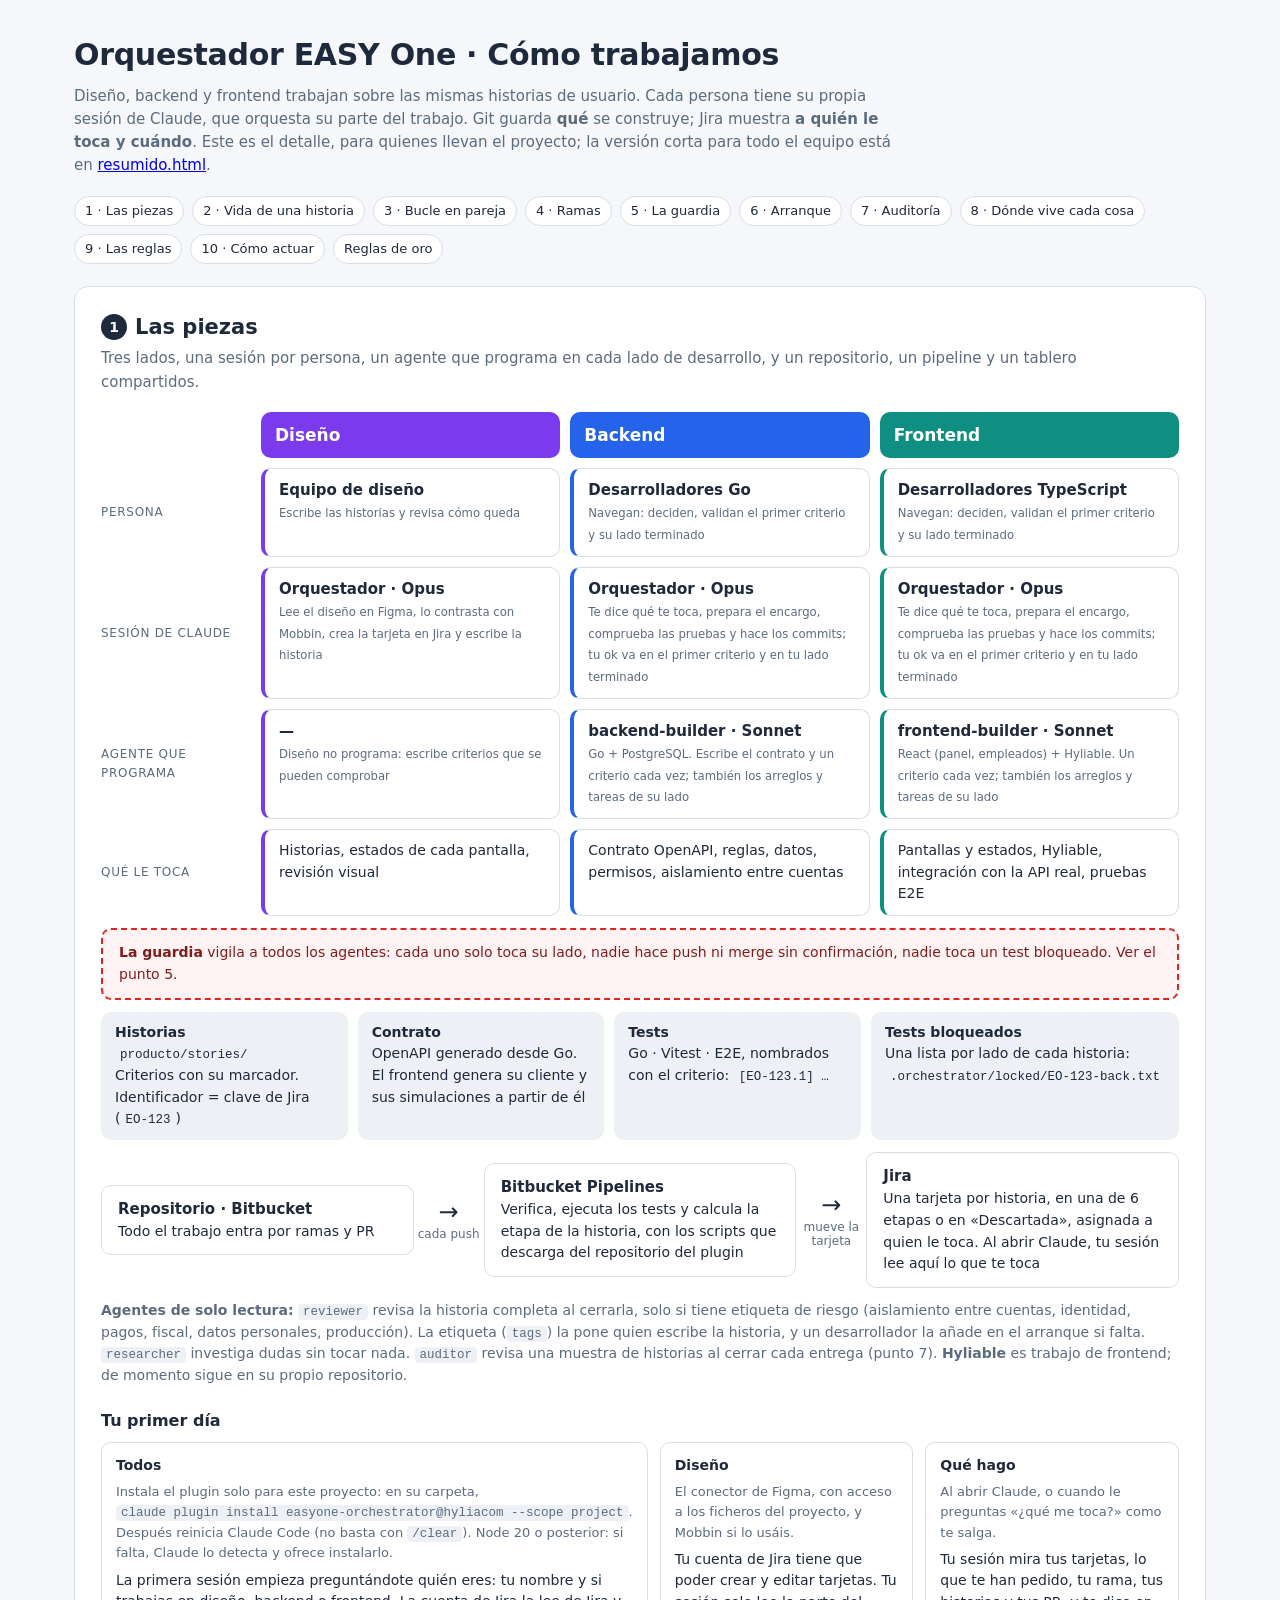
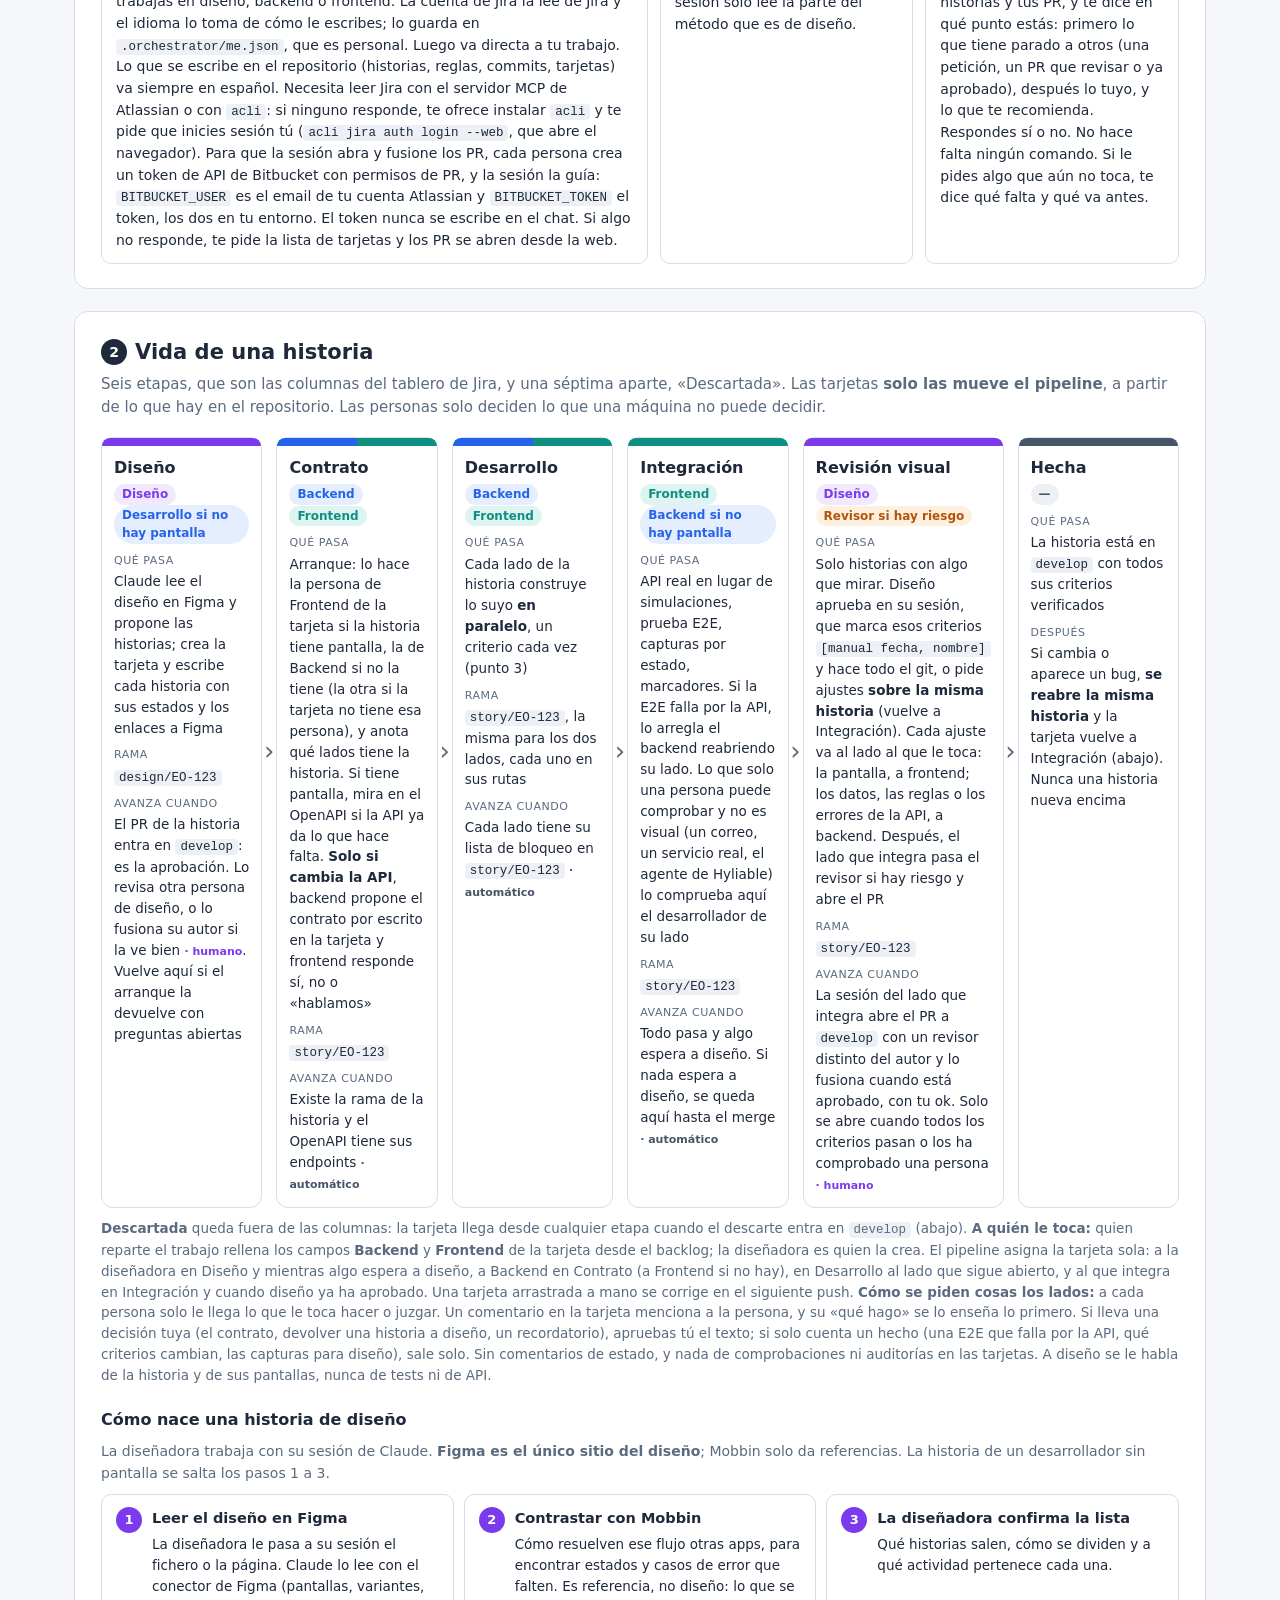
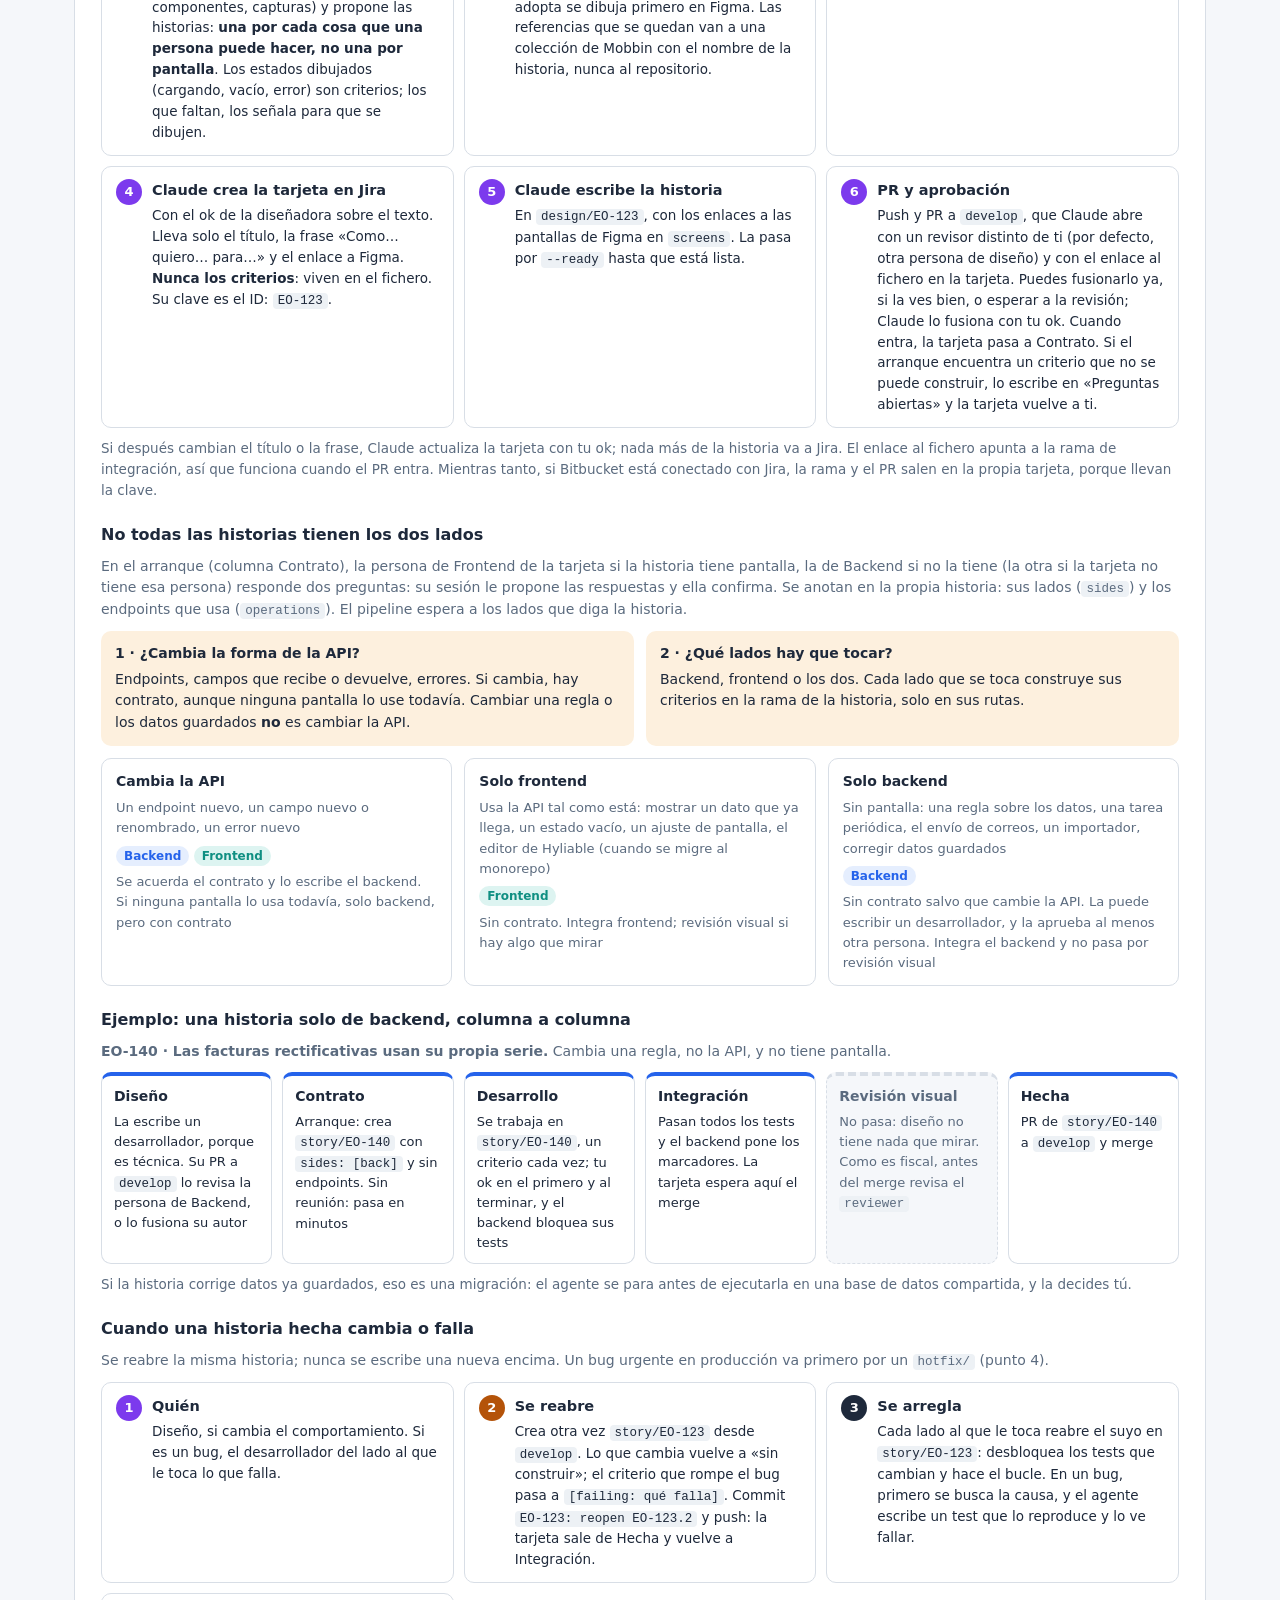
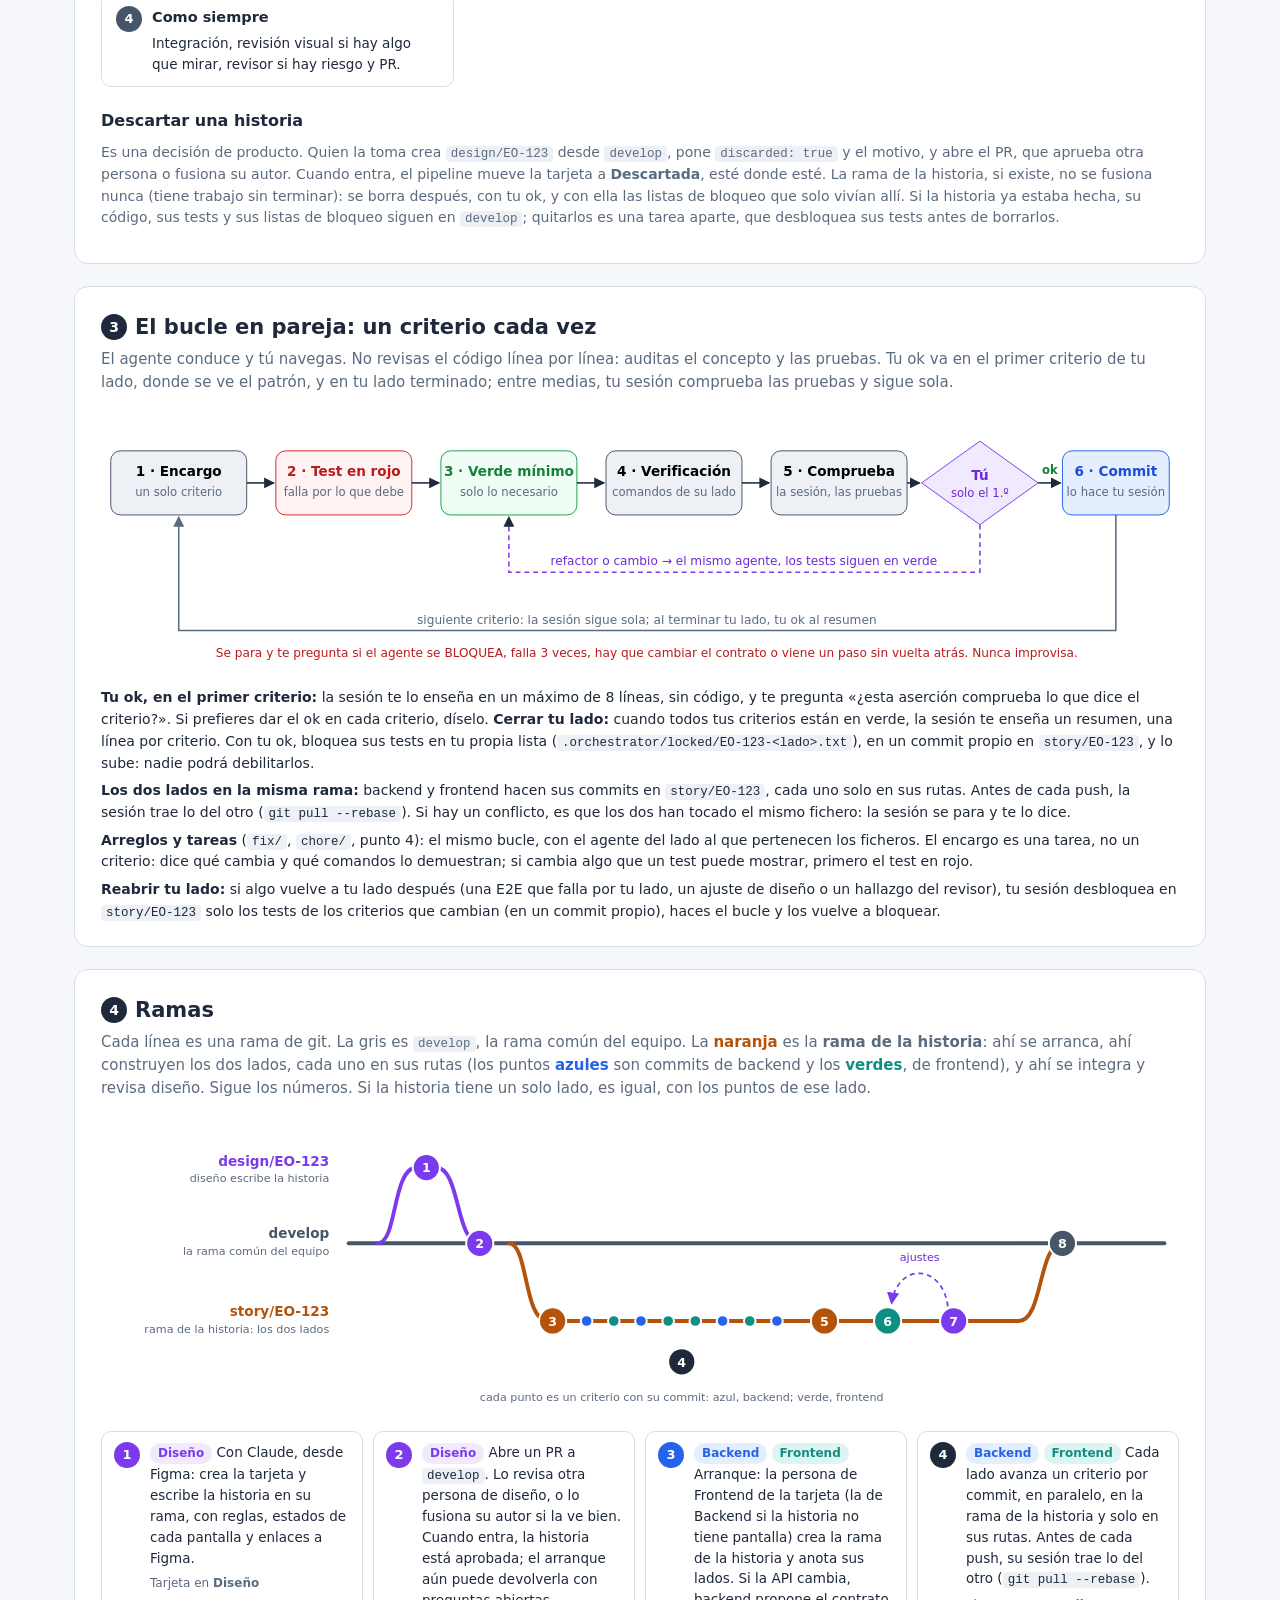
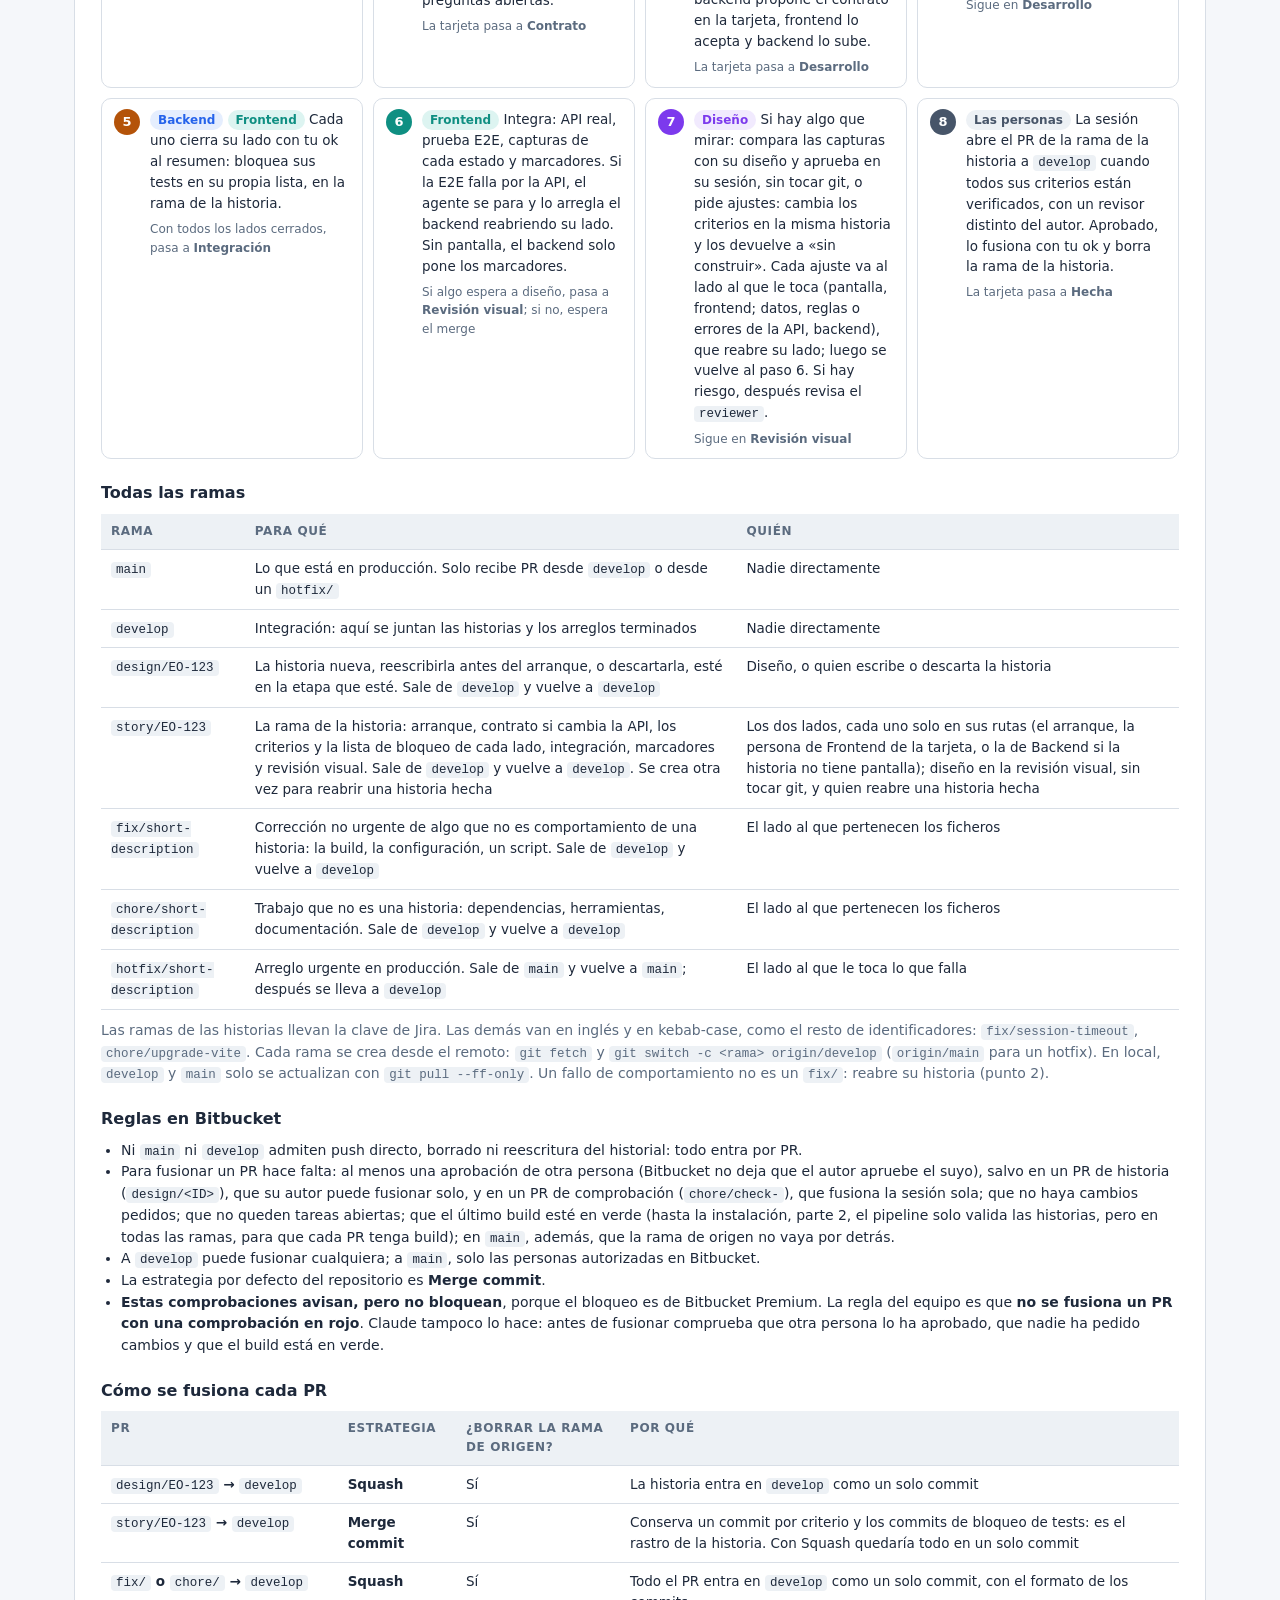
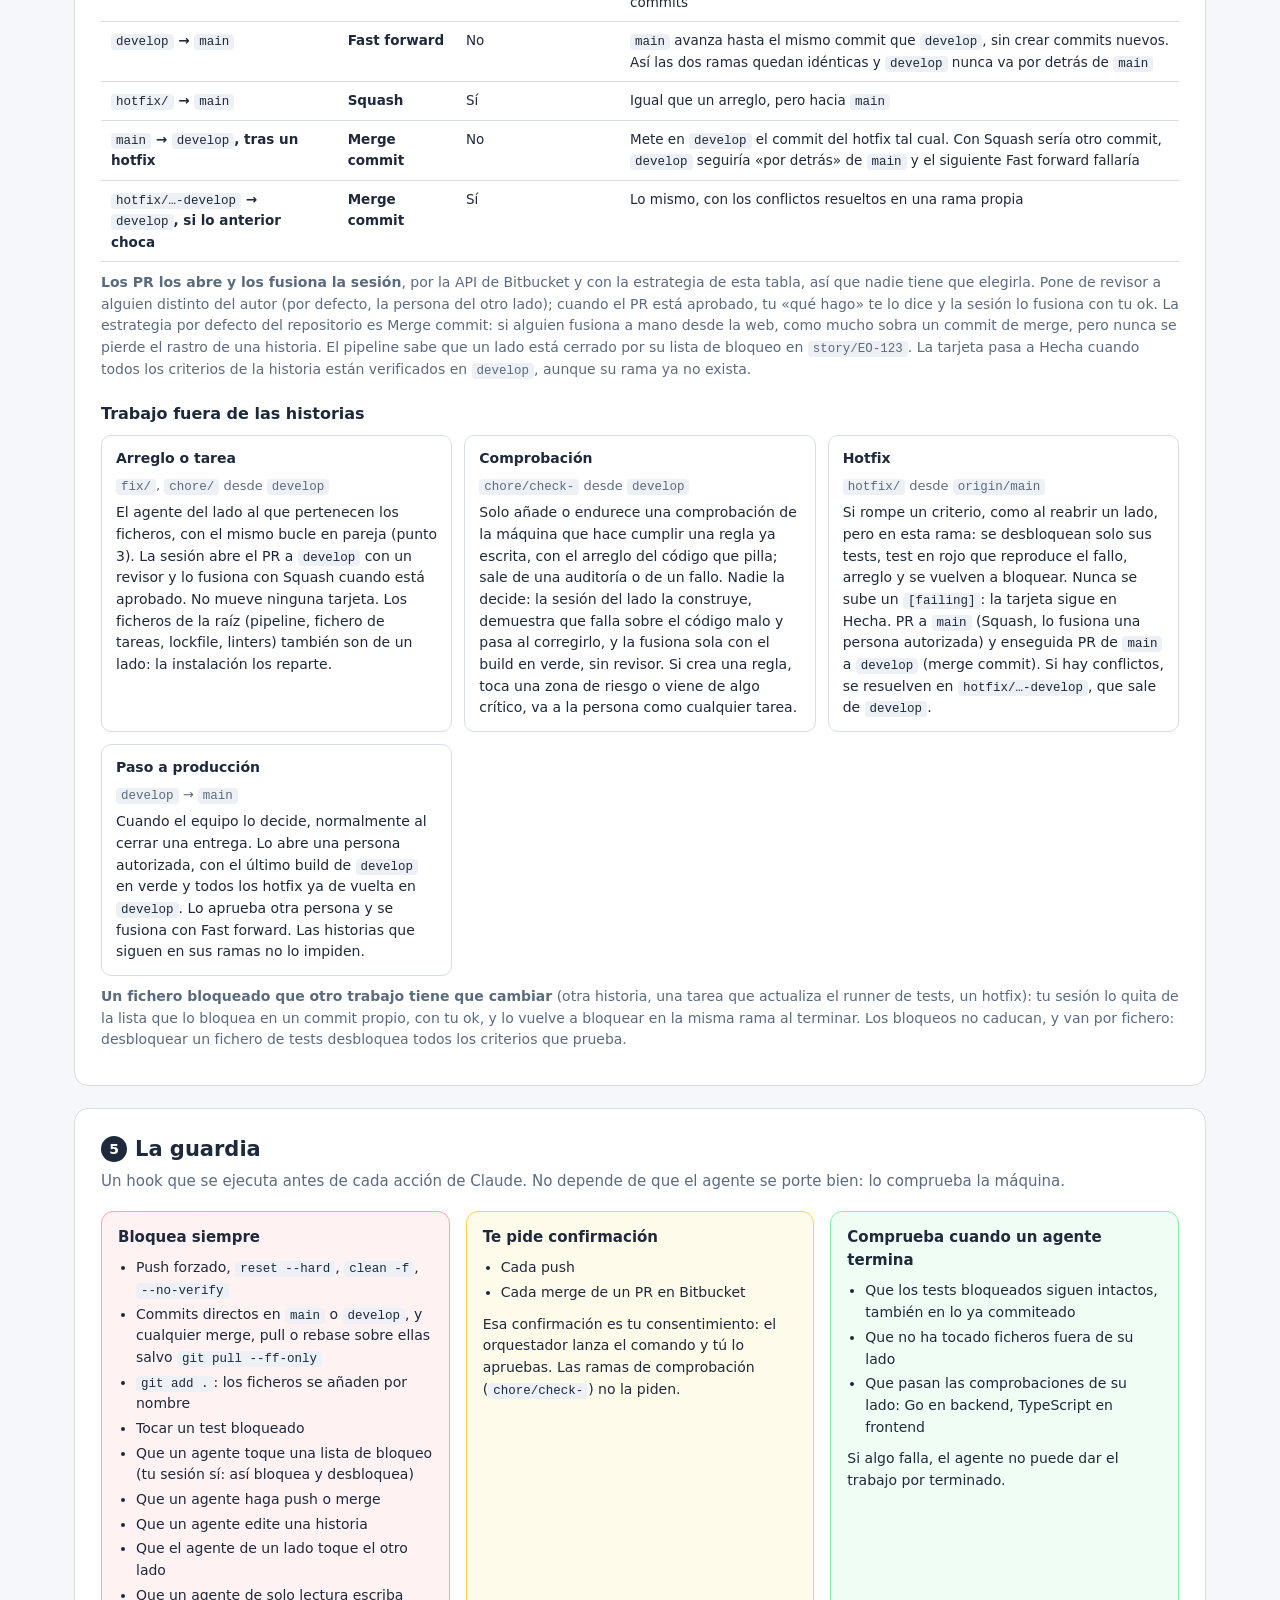
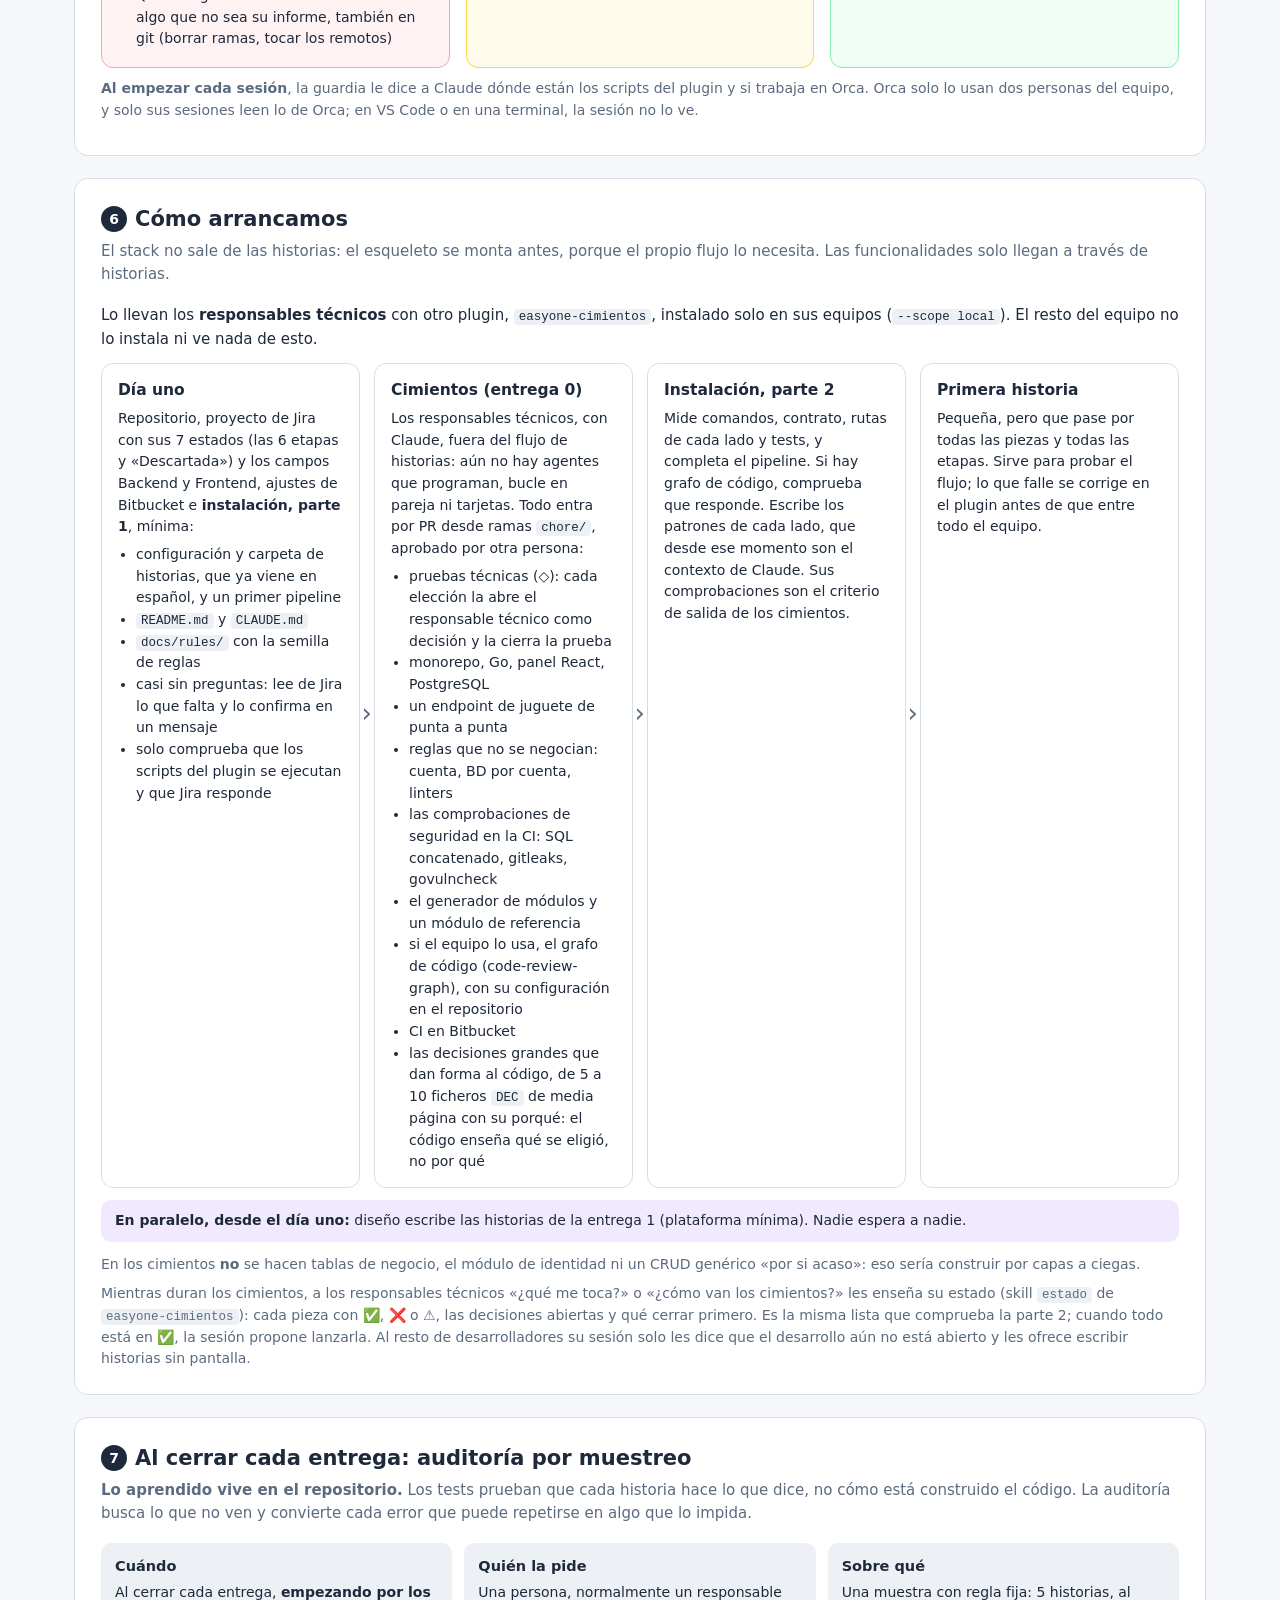
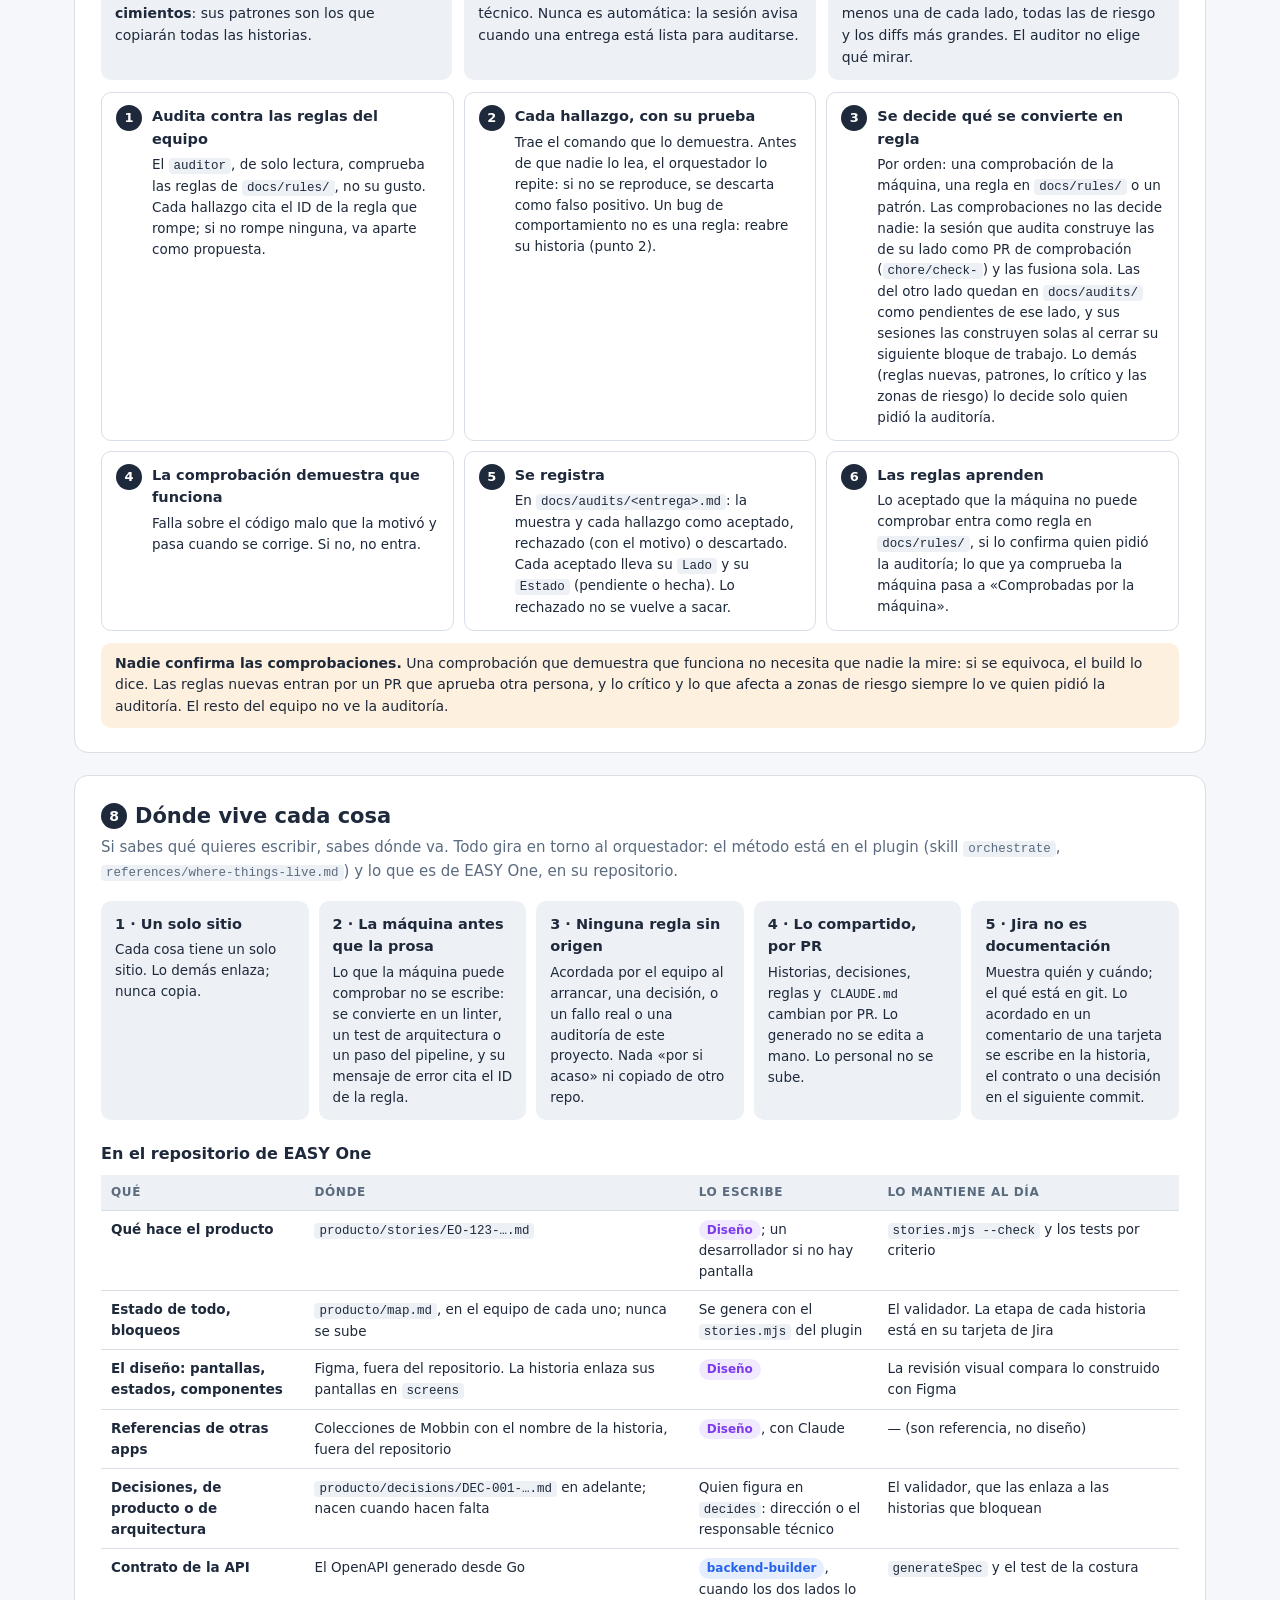
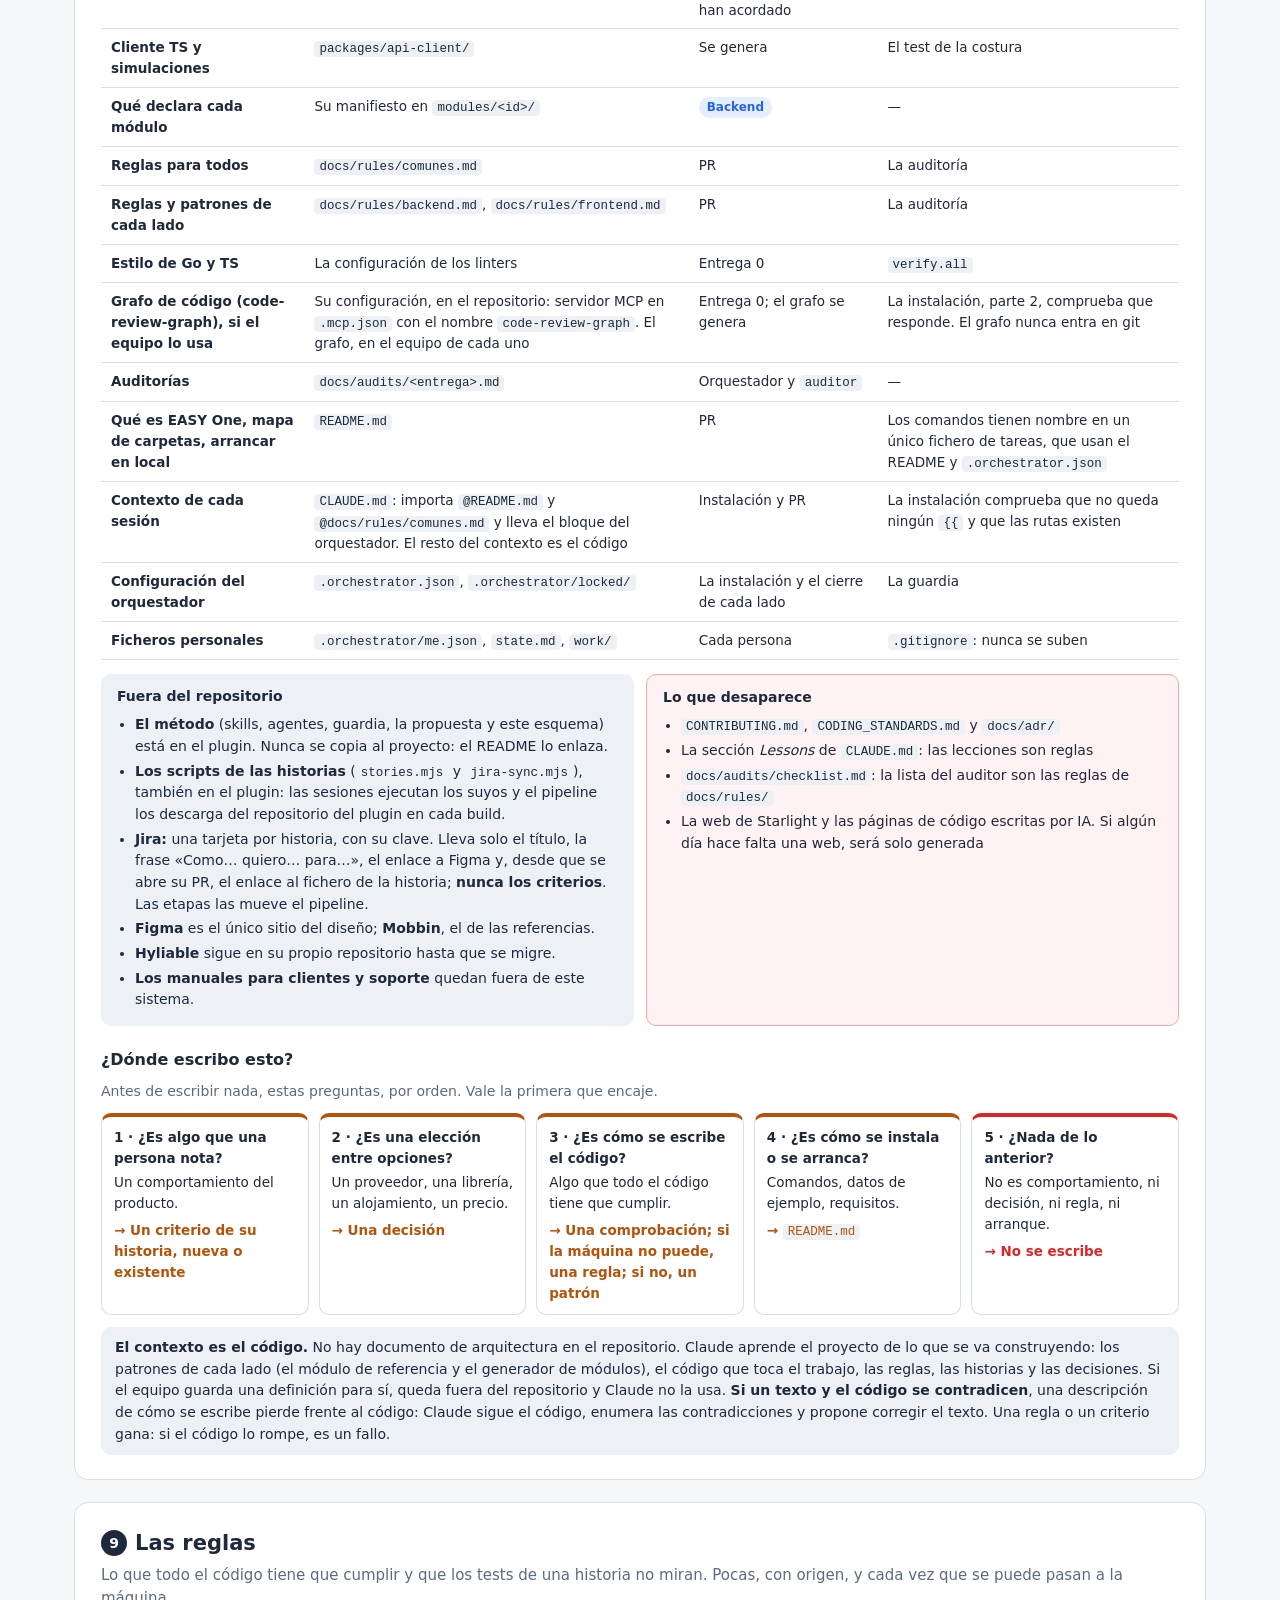
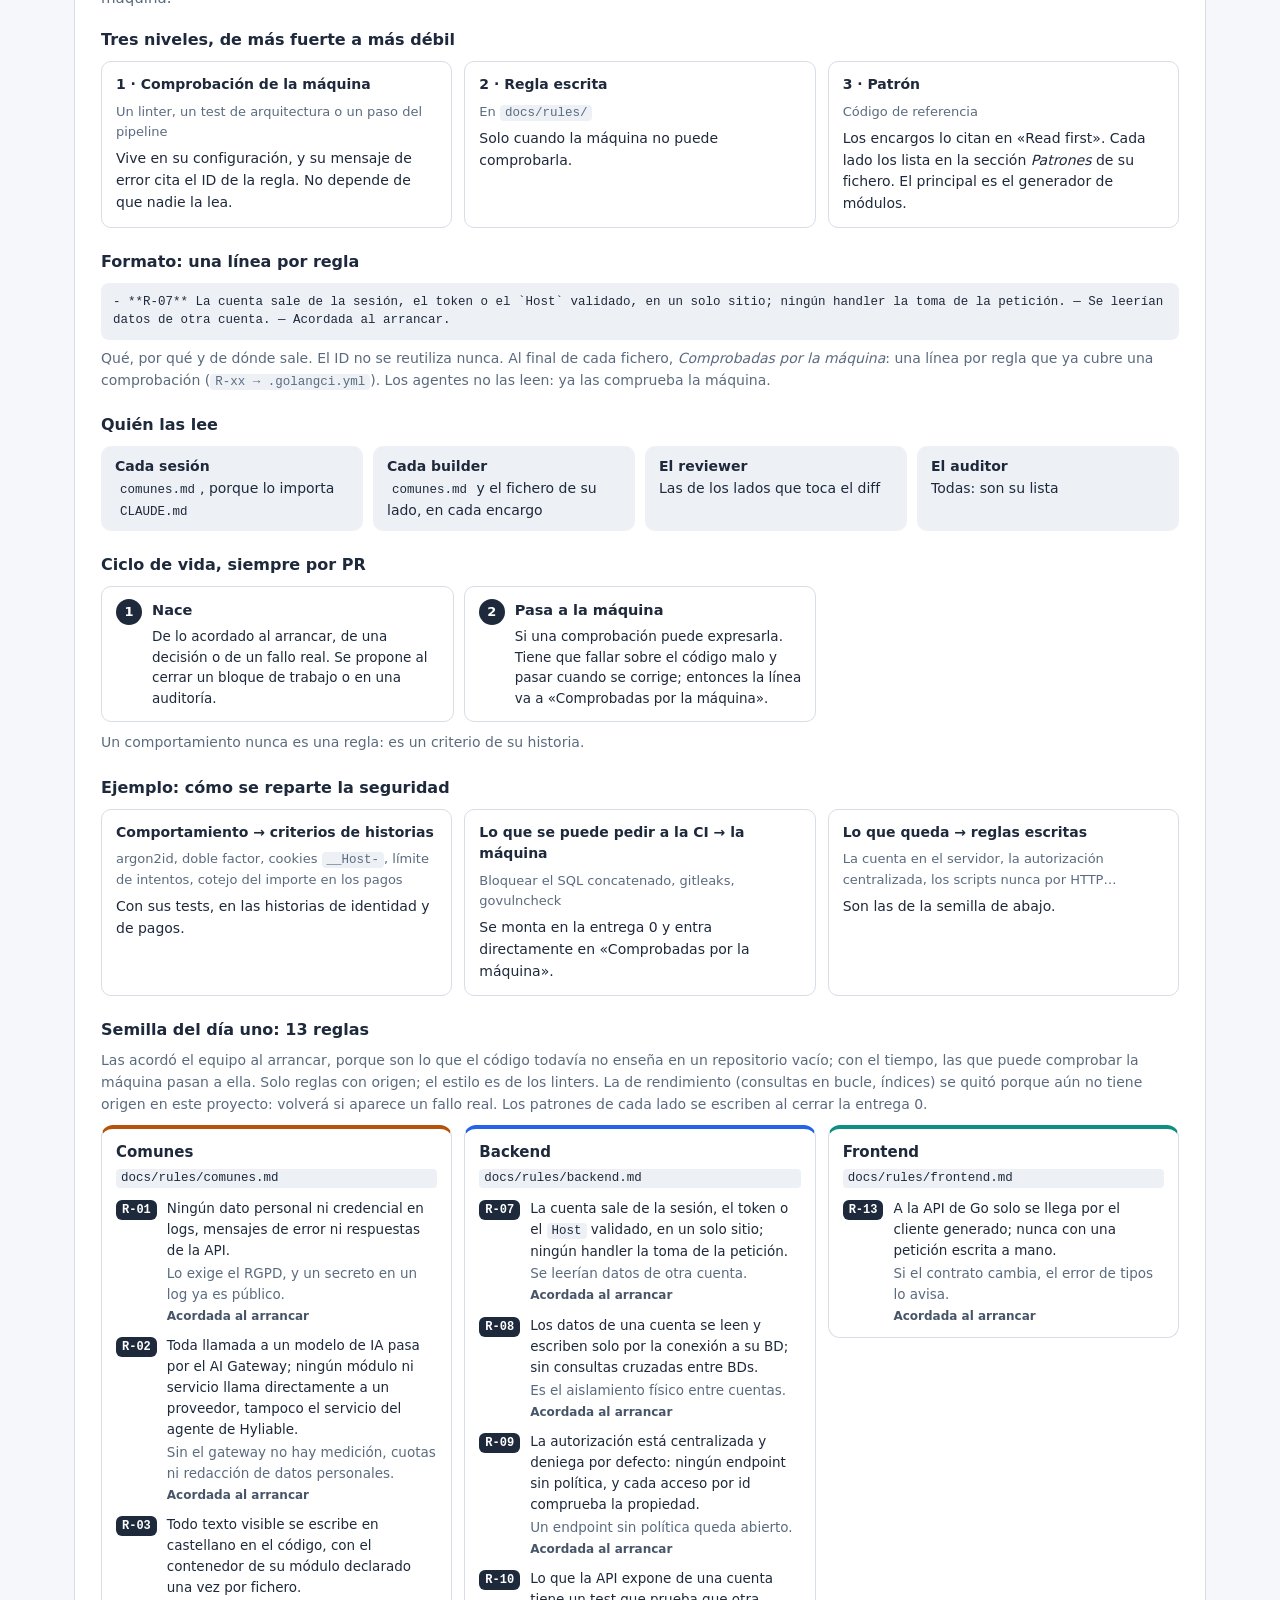
==== commit de228731: "Let the frontend do the kickoff of a story with a screen (0.11.0) A story that only touched the scre" ====
--- a/docs/detallado.html
+++ b/docs/detallado.html
@@ -254,7 +254,7 @@
       <dt>Avanza cuando</dt><dd>El PR de la historia entra en <code>develop</code>: es la aprobación. Lo revisa otra persona de diseño, o lo fusiona su autor si la ve bien <span class="human">· humano</span>. Vuelve aquí si el arranque la devuelve con preguntas abiertas</dd></dl></div>
     <div class="stage"><div class="bar" style="background:linear-gradient(90deg,var(--back) 50%,var(--front) 50%)"></div>
       <h3>Contrato</h3><div class="who"><span class="tag t-back">Backend</span> <span class="tag t-front">Frontend</span></div>
-      <dl><dt>Qué pasa</dt><dd>Arranque: lo hace la persona de Backend de la tarjeta (la de Frontend si no hay) y anota qué lados tiene la historia. <b>Solo si cambia la API</b>, backend propone el contrato por escrito en la tarjeta y frontend responde sí, no o «hablamos»</dd>
+      <dl><dt>Qué pasa</dt><dd>Arranque: lo hace la persona de Frontend de la tarjeta si la historia tiene pantalla, la de Backend si no la tiene (la otra si la tarjeta no tiene esa persona), y anota qué lados tiene la historia. Si tiene pantalla, mira en el OpenAPI si la API ya da lo que hace falta. <b>Solo si cambia la API</b>, backend propone el contrato por escrito en la tarjeta y frontend responde sí, no o «hablamos»</dd>
       <dt>Rama</dt><dd><code>story/EO-123</code></dd>
       <dt>Avanza cuando</dt><dd>Existe la rama de la historia y el OpenAPI tiene sus endpoints <span class="auto">· automático</span></dd></dl></div>
     <div class="stage"><div class="bar" style="background:linear-gradient(90deg,var(--back) 50%,var(--front) 50%)"></div>
@@ -290,7 +290,7 @@
   </div>
   <p style="margin:10px 0 0;font-size:13.5px;color:var(--muted)">Si después cambian el título o la frase, Claude actualiza la tarjeta con tu ok; nada más de la historia va a Jira. El enlace al fichero apunta a la rama de integración, así que funciona cuando el PR entra. Mientras tanto, si Bitbucket está conectado con Jira, la rama y el PR salen en la propia tarjeta, porque llevan la clave.</p>
   <h3 style="margin:22px 0 8px;font-size:16px">No todas las historias tienen los dos lados</h3>
-  <p style="margin:0 0 10px;font-size:14px;color:var(--muted)">En el arranque (columna Contrato), la persona de Backend de la tarjeta (la de Frontend si no hay) responde dos preguntas: su sesión le propone las respuestas y ella confirma. Se anotan en la propia historia: sus lados (<code>sides</code>) y los endpoints que usa (<code>operations</code>). El pipeline espera a los lados que diga la historia.</p>
+  <p style="margin:0 0 10px;font-size:14px;color:var(--muted)">En el arranque (columna Contrato), la persona de Frontend de la tarjeta si la historia tiene pantalla, la de Backend si no la tiene (la otra si la tarjeta no tiene esa persona) responde dos preguntas: su sesión le propone las respuestas y ella confirma. Se anotan en la propia historia: sus lados (<code>sides</code>) y los endpoints que usa (<code>operations</code>). El pipeline espera a los lados que diga la historia.</p>
   <div class="questions">
     <div class="q"><b>1 · ¿Cambia la forma de la API?</b>Endpoints, campos que recibe o devuelve, errores. Si cambia, hay contrato, aunque ninguna pantalla lo use todavía. Cambiar una regla o los datos guardados <b>no</b> es cambiar la API.</div>
     <div class="q"><b>2 · ¿Qué lados hay que tocar?</b>Backend, frontend o los dos. Cada lado que se toca construye sus criterios en la rama de la historia, solo en sus rutas.</div>
@@ -442,7 +442,7 @@
   <ol class="steps">
     <li><span class="n" style="background:var(--design)">1</span><div><span class="tag t-design">Diseño</span> Con Claude, desde Figma: crea la tarjeta y escribe la historia en su rama, con reglas, estados de cada pantalla y enlaces a Figma.<span class="st">Tarjeta en <b>Diseño</b></span></div></li>
     <li><span class="n" style="background:var(--design)">2</span><div><span class="tag t-design">Diseño</span> Abre un PR a <code>develop</code>. Lo revisa otra persona de diseño, o lo fusiona su autor si la ve bien. Cuando entra, la historia está aprobada; el arranque aún puede devolverla con preguntas abiertas.<span class="st">La tarjeta pasa a <b>Contrato</b></span></div></li>
-    <li><span class="n" style="background:var(--back)">3</span><div><span class="tag t-back">Backend</span> <span class="tag t-front">Frontend</span> Arranque: la persona de Backend de la tarjeta crea la rama de la historia y anota sus lados. Si la API cambia, backend propone el contrato en la tarjeta, frontend lo acepta y backend lo sube.<span class="st">La tarjeta pasa a <b>Desarrollo</b></span></div></li>
+    <li><span class="n" style="background:var(--back)">3</span><div><span class="tag t-back">Backend</span> <span class="tag t-front">Frontend</span> Arranque: la persona de Frontend de la tarjeta (la de Backend si la historia no tiene pantalla) crea la rama de la historia y anota sus lados. Si la API cambia, backend propone el contrato en la tarjeta, frontend lo acepta y backend lo sube.<span class="st">La tarjeta pasa a <b>Desarrollo</b></span></div></li>
     <li><span class="n" style="background:var(--ink)">4</span><div><span class="tag t-back">Backend</span> <span class="tag t-front">Frontend</span> Cada lado avanza un criterio por commit, en paralelo, en la rama de la historia y solo en sus rutas. Antes de cada push, su sesión trae lo del otro (<code>git pull --rebase</code>).<span class="st">Sigue en <b>Desarrollo</b></span></div></li>
     <li><span class="n" style="background:var(--shared)">5</span><div><span class="tag t-back">Backend</span> <span class="tag t-front">Frontend</span> Cada uno cierra su lado con tu ok al resumen: bloquea sus tests en su propia lista, en la rama de la historia.<span class="st">Con todos los lados cerrados, pasa a <b>Integración</b></span></div></li>
     <li><span class="n" style="background:var(--front)">6</span><div><span class="tag t-front">Frontend</span> Integra: API real, prueba E2E, capturas de cada estado y marcadores. Si la E2E falla por la API, el agente se para y lo arregla el backend reabriendo su lado. Sin pantalla, el backend solo pone los marcadores.<span class="st">Si algo espera a diseño, pasa a <b>Revisión visual</b>; si no, espera el merge</span></div></li>
@@ -458,7 +458,7 @@
       <tr><td><code>main</code></td><td>Lo que está en producción. Solo recibe PR desde <code>develop</code> o desde un <code>hotfix/</code></td><td>Nadie directamente</td></tr>
       <tr><td><code>develop</code></td><td>Integración: aquí se juntan las historias y los arreglos terminados</td><td>Nadie directamente</td></tr>
       <tr><td><code>design/EO-123</code></td><td>La historia nueva, reescribirla antes del arranque, o descartarla, esté en la etapa que esté. Sale de <code>develop</code> y vuelve a <code>develop</code></td><td>Diseño, o quien escribe o descarta la historia</td></tr>
-      <tr><td><code>story/EO-123</code></td><td>La rama de la historia: arranque, contrato si cambia la API, los criterios y la lista de bloqueo de cada lado, integración, marcadores y revisión visual. Sale de <code>develop</code> y vuelve a <code>develop</code>. Se crea otra vez para reabrir una historia hecha</td><td>Los dos lados, cada uno solo en sus rutas (el arranque, la persona de Backend de la tarjeta, o la de Frontend si no hay); diseño en la revisión visual, sin tocar git, y quien reabre una historia hecha</td></tr>
+      <tr><td><code>story/EO-123</code></td><td>La rama de la historia: arranque, contrato si cambia la API, los criterios y la lista de bloqueo de cada lado, integración, marcadores y revisión visual. Sale de <code>develop</code> y vuelve a <code>develop</code>. Se crea otra vez para reabrir una historia hecha</td><td>Los dos lados, cada uno solo en sus rutas (el arranque, la persona de Frontend de la tarjeta, o la de Backend si la historia no tiene pantalla); diseño en la revisión visual, sin tocar git, y quien reabre una historia hecha</td></tr>
       <tr><td><code>fix/short-description</code></td><td>Corrección no urgente de algo que no es comportamiento de una historia: la build, la configuración, un script. Sale de <code>develop</code> y vuelve a <code>develop</code></td><td>El lado al que pertenecen los ficheros</td></tr>
       <tr><td><code>chore/short-description</code></td><td>Trabajo que no es una historia: dependencias, herramientas, documentación. Sale de <code>develop</code> y vuelve a <code>develop</code></td><td>El lado al que pertenecen los ficheros</td></tr>
       <tr><td><code>hotfix/short-description</code></td><td>Arreglo urgente en producción. Sale de <code>main</code> y vuelve a <code>main</code>; después se lleva a <code>develop</code></td><td>El lado al que le toca lo que falla</td></tr>
@@ -722,7 +722,7 @@
       <tr><td>Empiezas a trabajar, o no sabes qué toca</td><td>Abre Claude o pregúntale «¿qué me toca?»: te dice en qué punto estás y qué sigue (punto 1)</td><td>—</td></tr>
       <tr><td>Historia nueva</td><td>Diseño, con Claude: lee Figma, contrasta con Mobbin, confirma la lista; Claude crea la tarjeta y escribe la historia. Un desarrollador escribe las que no tienen pantalla. La aprueba en su PR al menos una persona distinta de quien la escribe (punto 2)</td><td><code>producto/stories/</code> y su tarjeta</td></tr>
       <tr><td>Aparece una elección que bloquea</td><td>Se crea una decisión abierta y la historia la cita en <code>blocked_by</code>. Quien decide la cierra por PR</td><td><code>producto/decisions/</code></td></tr>
-      <tr><td>Arranque y contrato</td><td>Lo hace la persona de Backend de la tarjeta. El contrato es una propuesta escrita en la tarjeta que frontend acepta o no; lo acordado termina en el commit del contrato</td><td>El OpenAPI</td></tr>
+      <tr><td>Arranque y contrato</td><td>Lo hace la persona de Frontend de la tarjeta si la historia tiene pantalla, la de Backend si no la tiene (la otra si la tarjeta no tiene esa persona). El contrato es una propuesta escrita en la tarjeta que frontend acepta o no; lo acordado termina en el commit del contrato</td><td>El OpenAPI</td></tr>
       <tr><td>Se construye un criterio</td><td>El builder lee las reglas comunes, las de su lado y los patrones del encargo</td><td>—</td></tr>
       <tr><td>Algo falla en el bucle o en la revisión</td><td>Si es comportamiento, es un criterio que falla. Si puede repetirse, al cerrar se propone, por este orden, comprobación, regla o patrón</td><td>PR a <code>docs/rules/</code> o a la configuración</td></tr>
       <tr><td>Se cierra una entrega</td><td>Auditoría contra <code>docs/rules/</code> (punto 7); lo que la máquina puede comprobar pasa a ella</td><td><code>docs/audits/</code></td></tr>
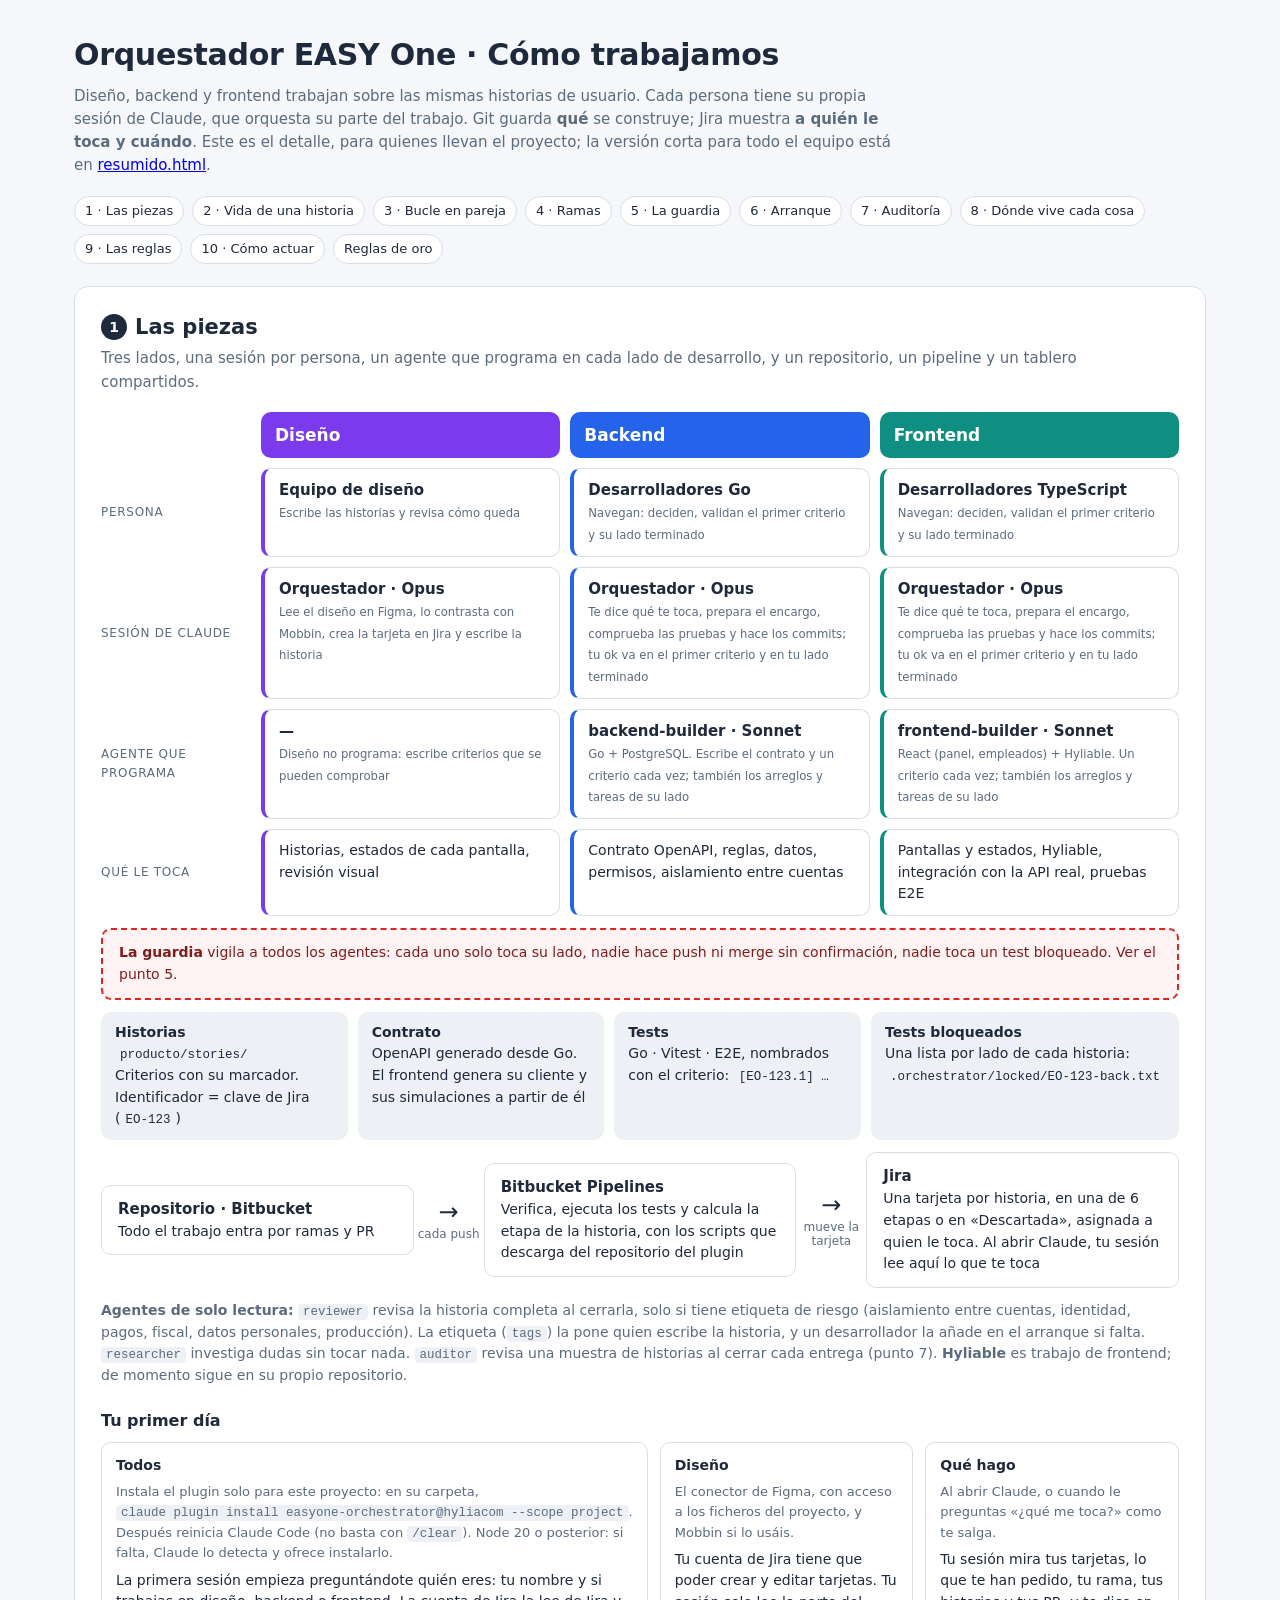
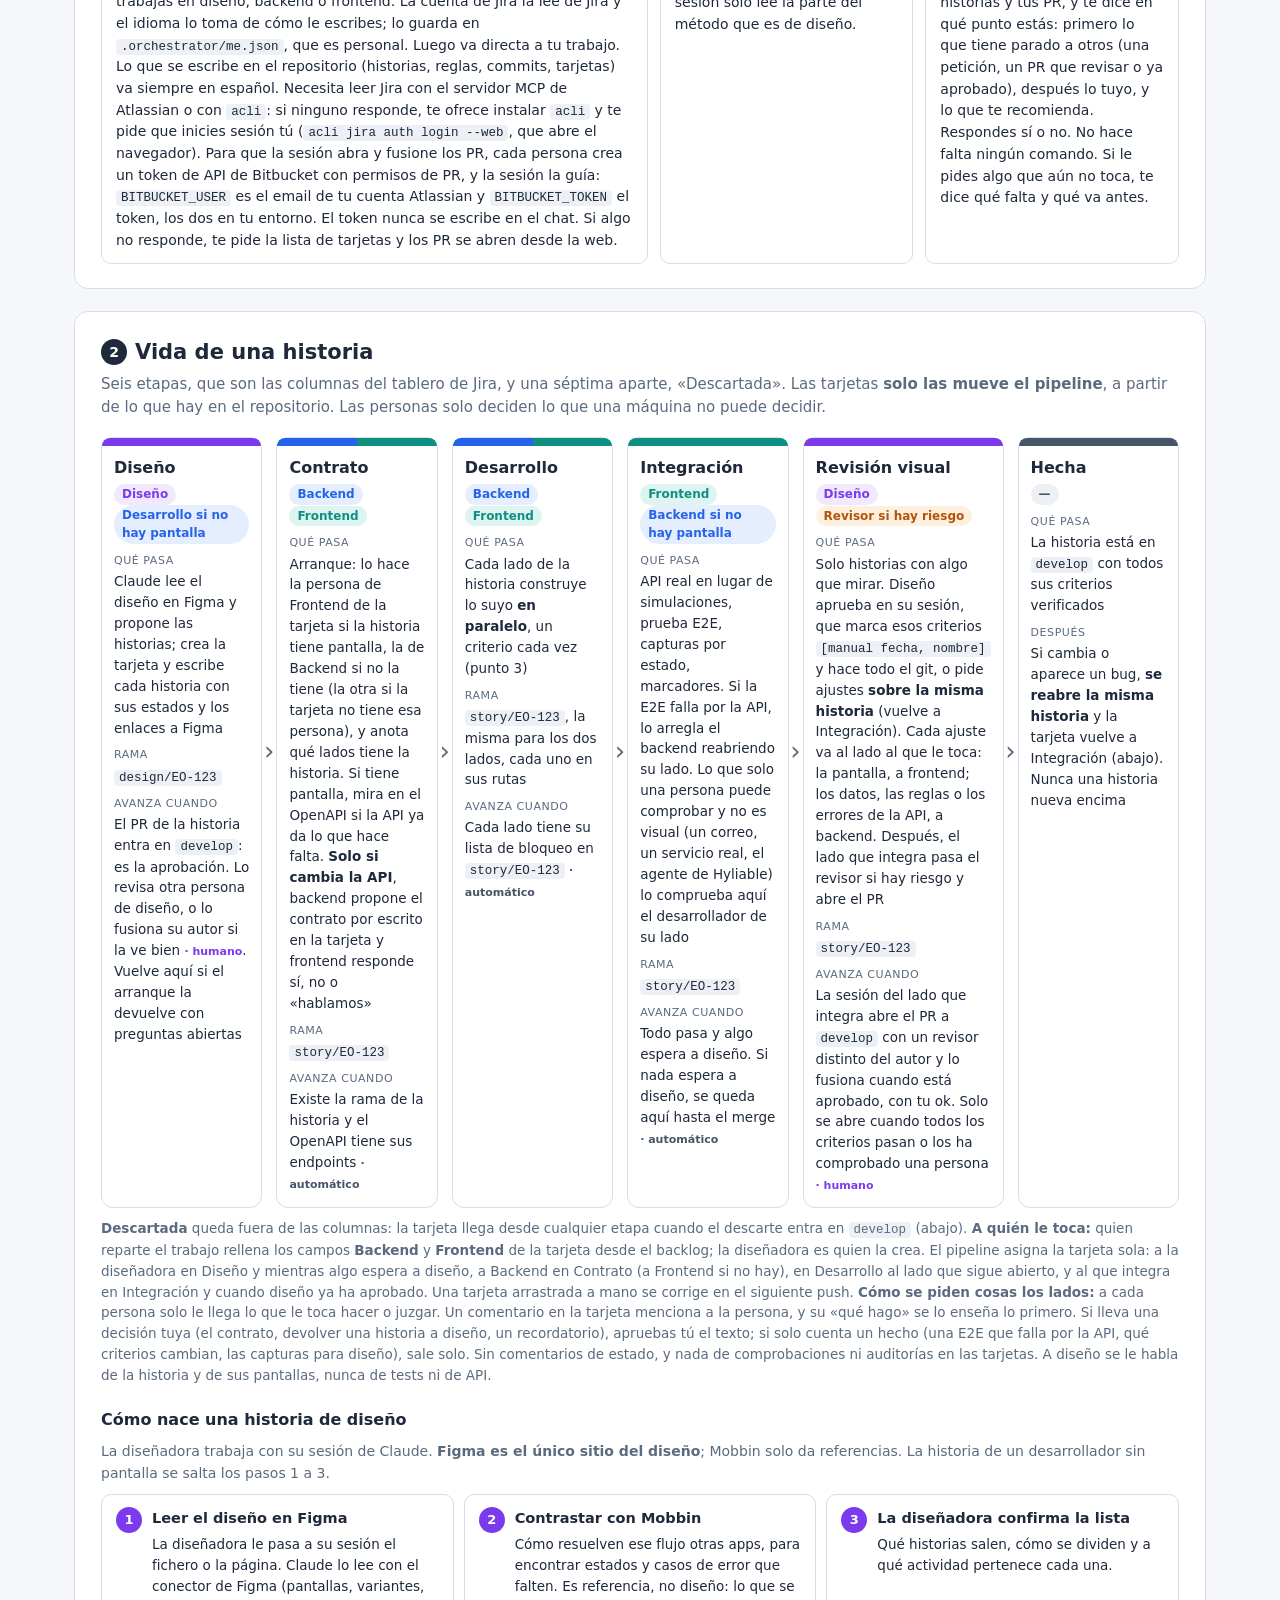
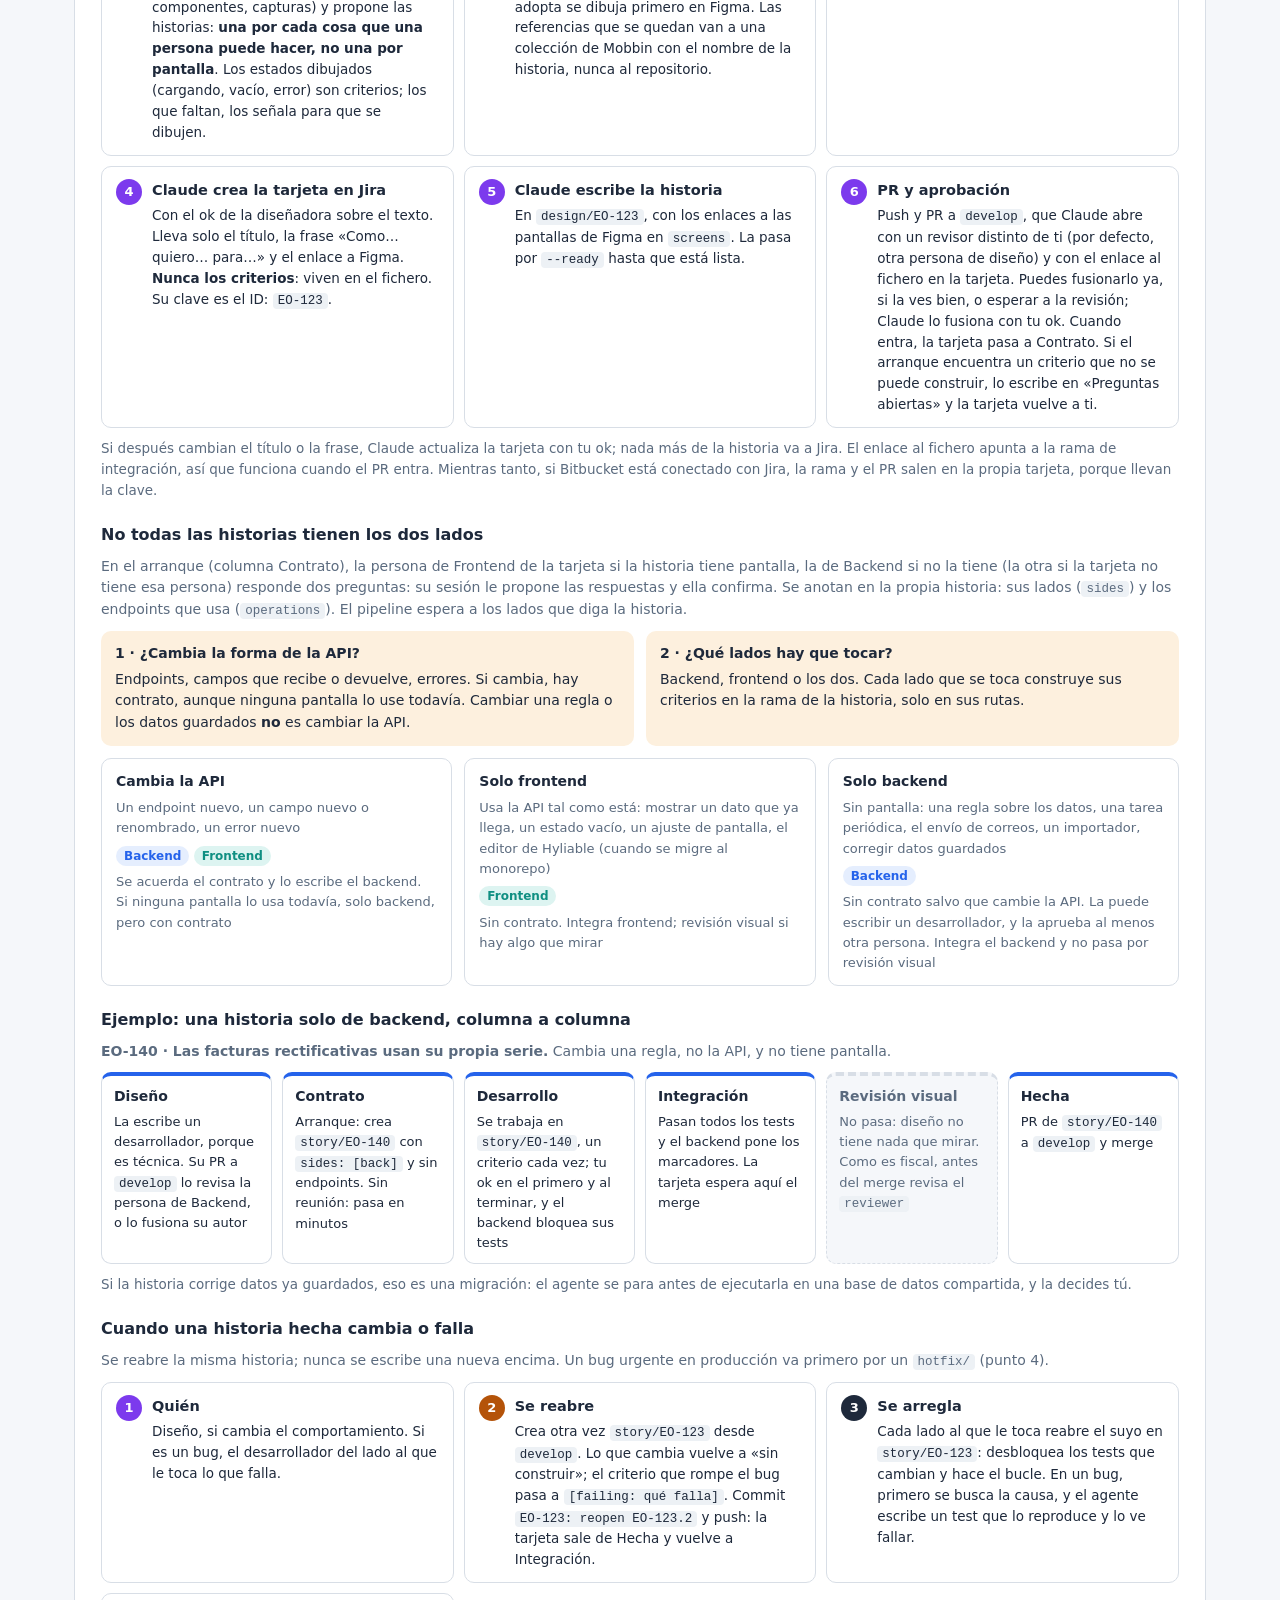
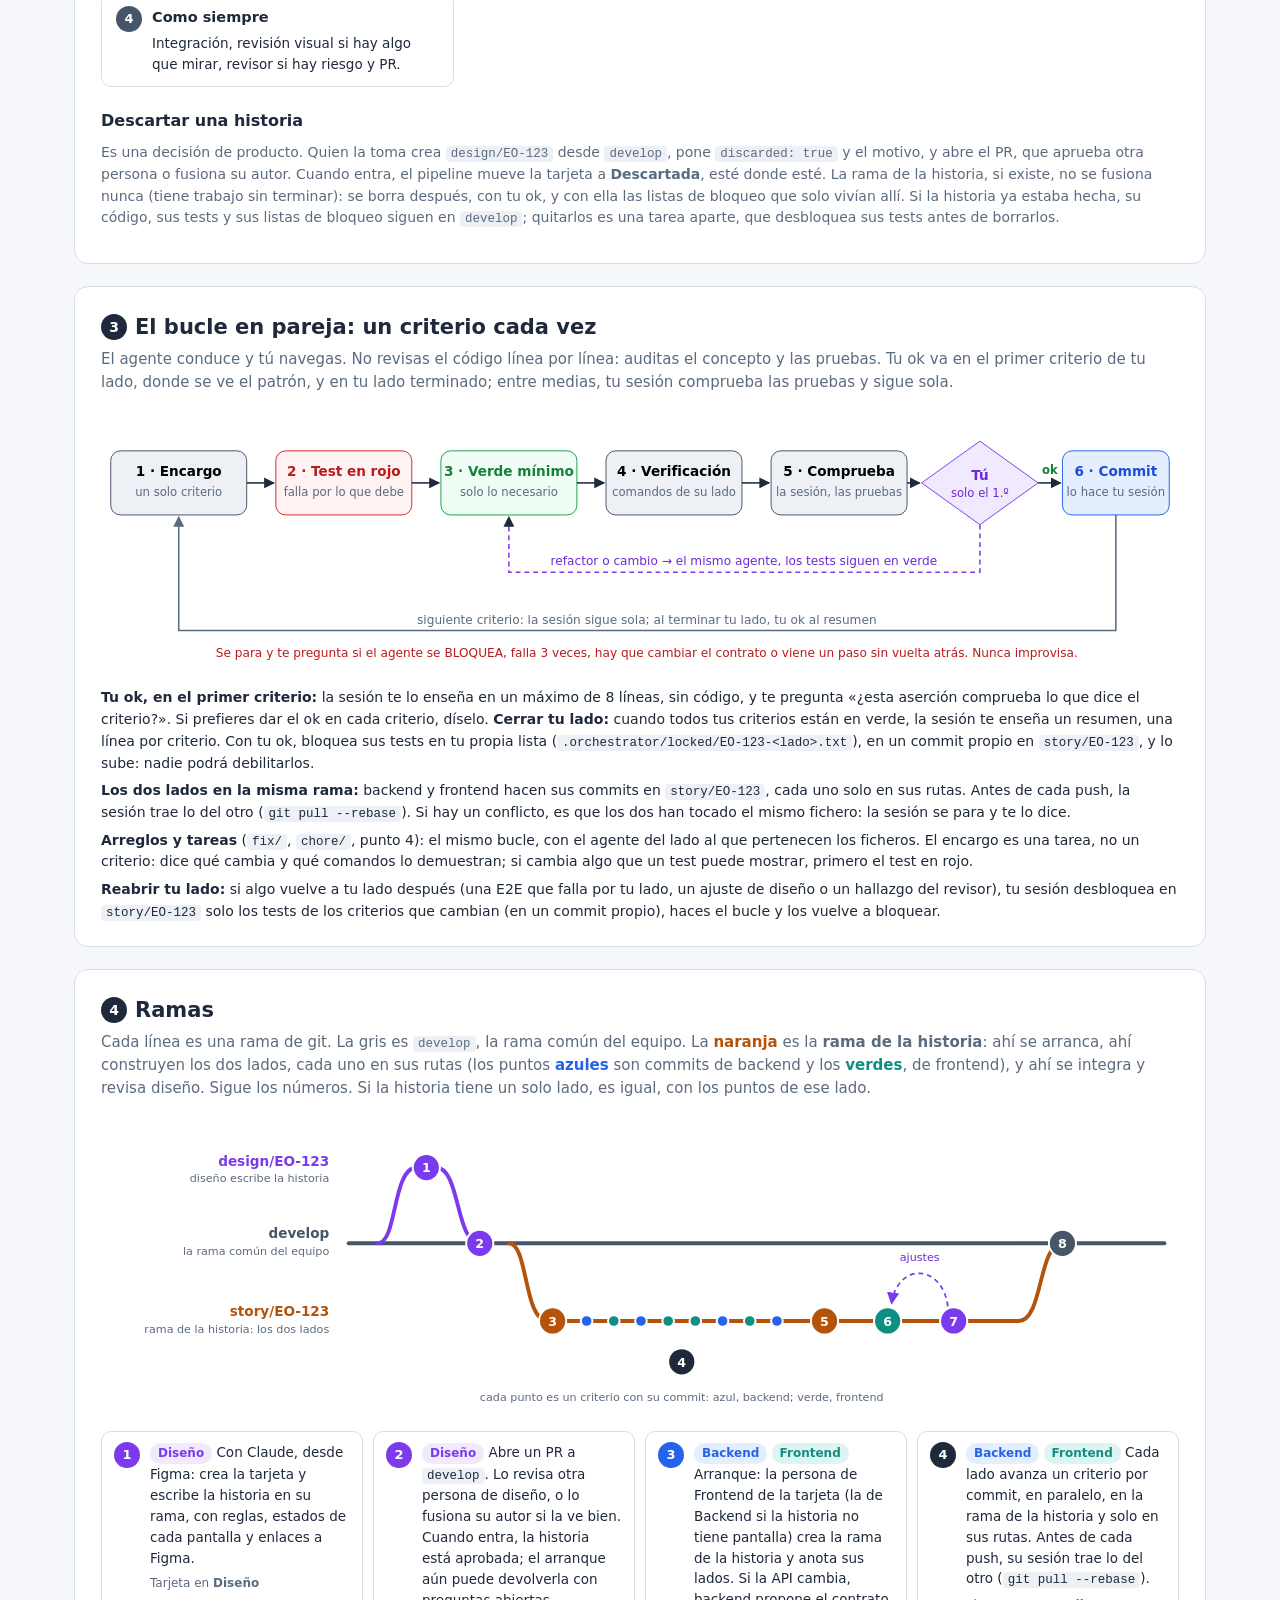
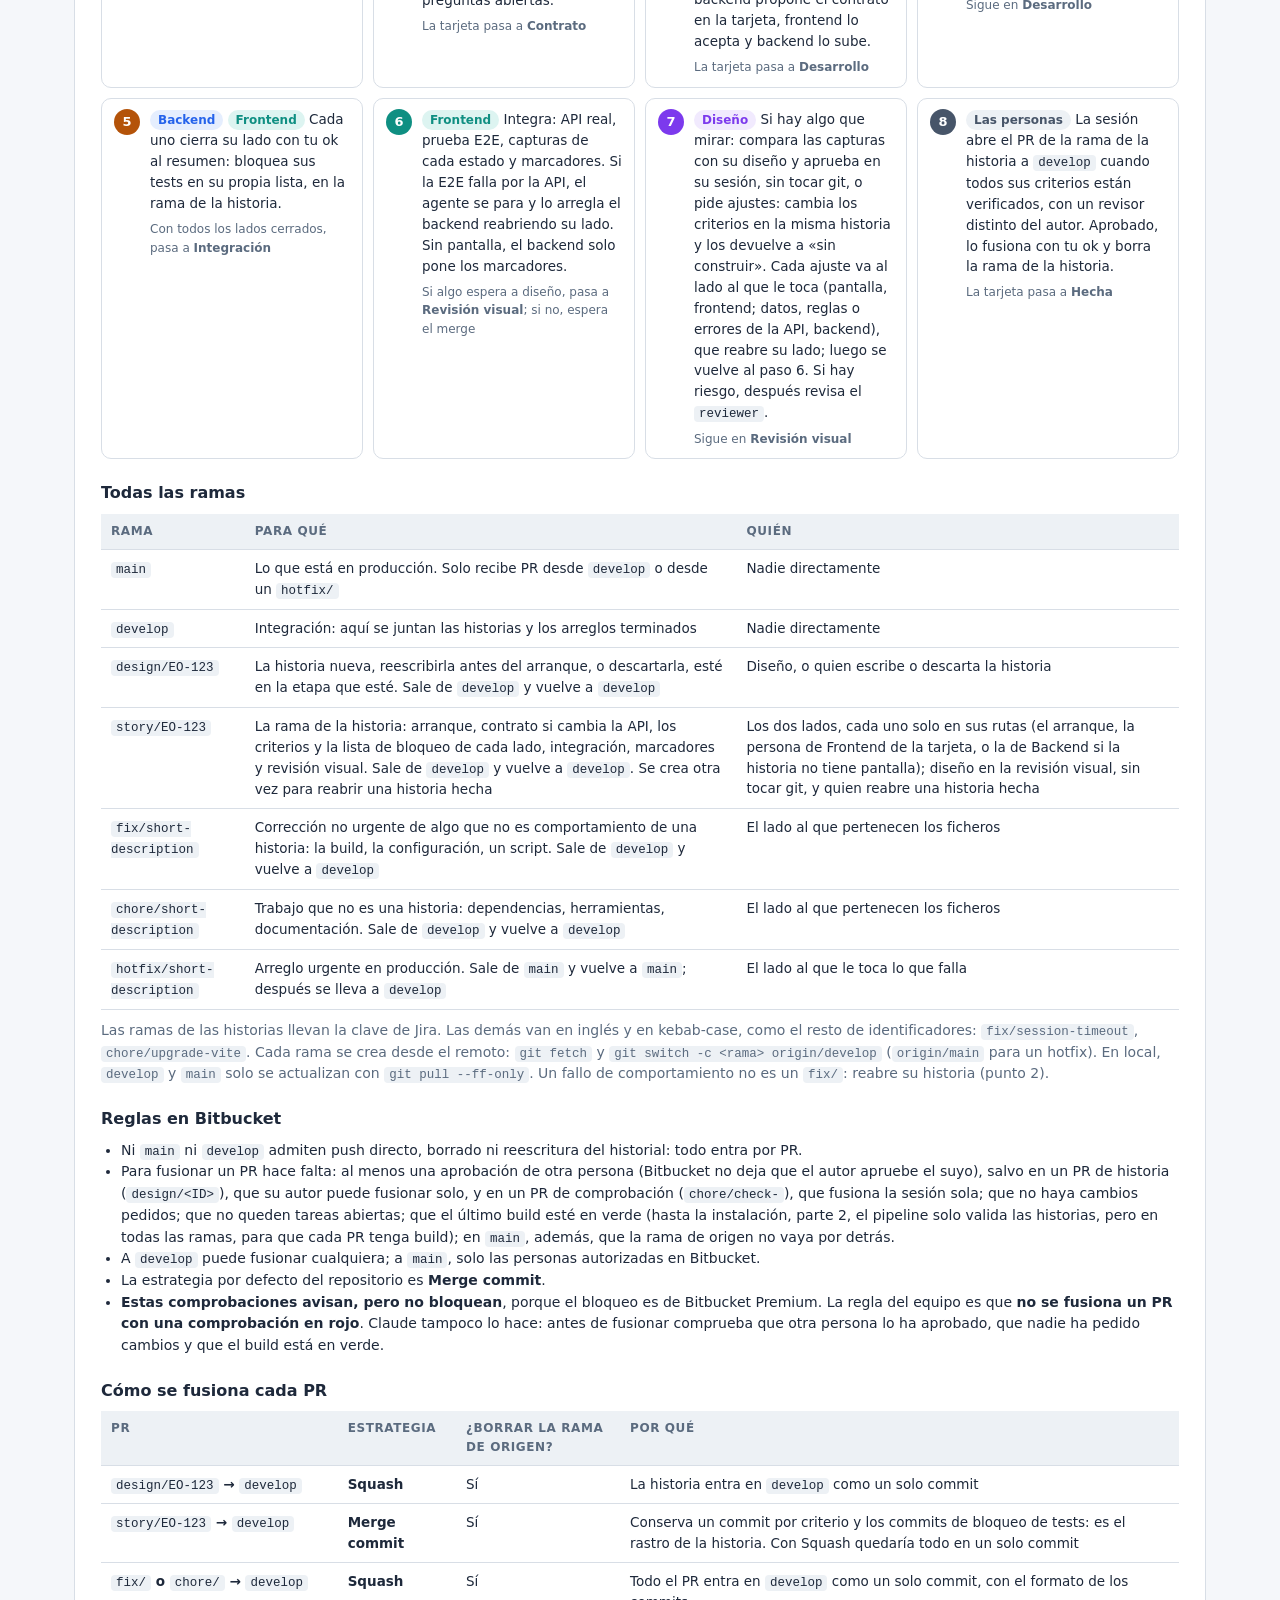
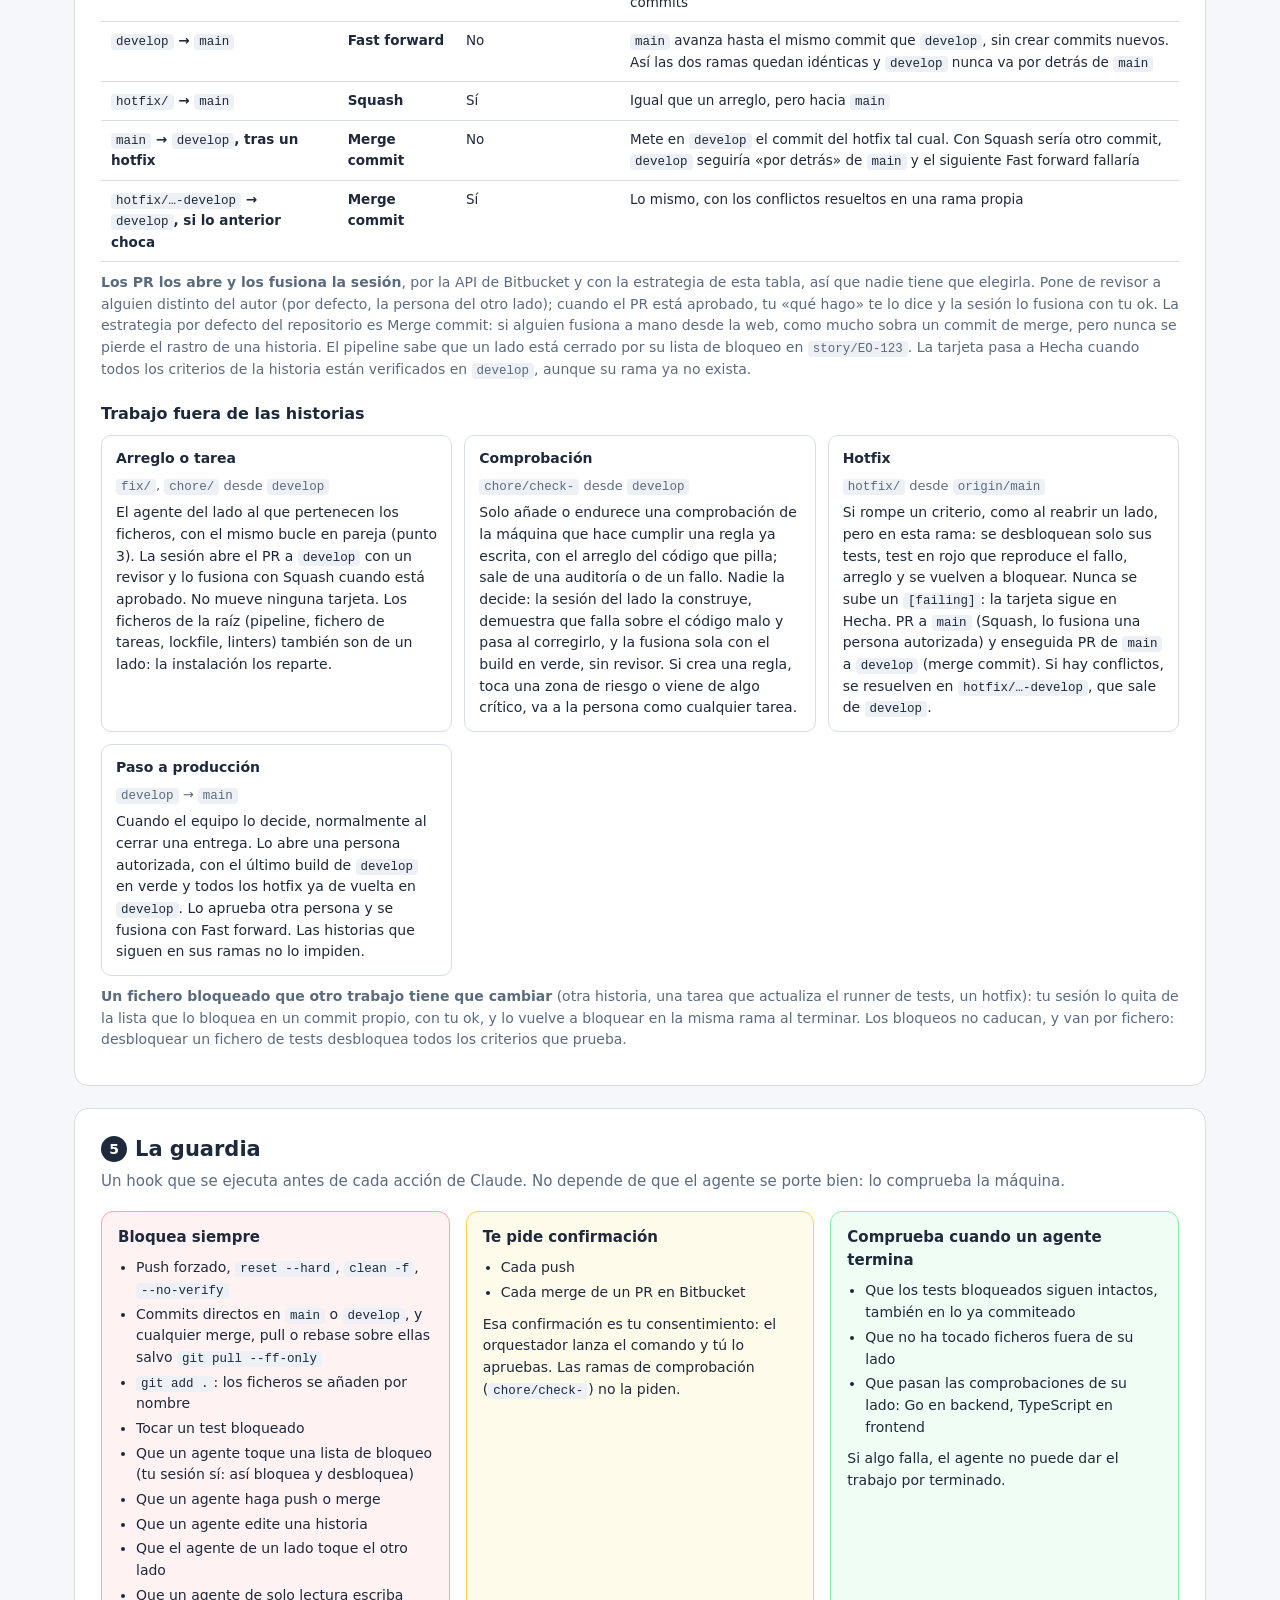
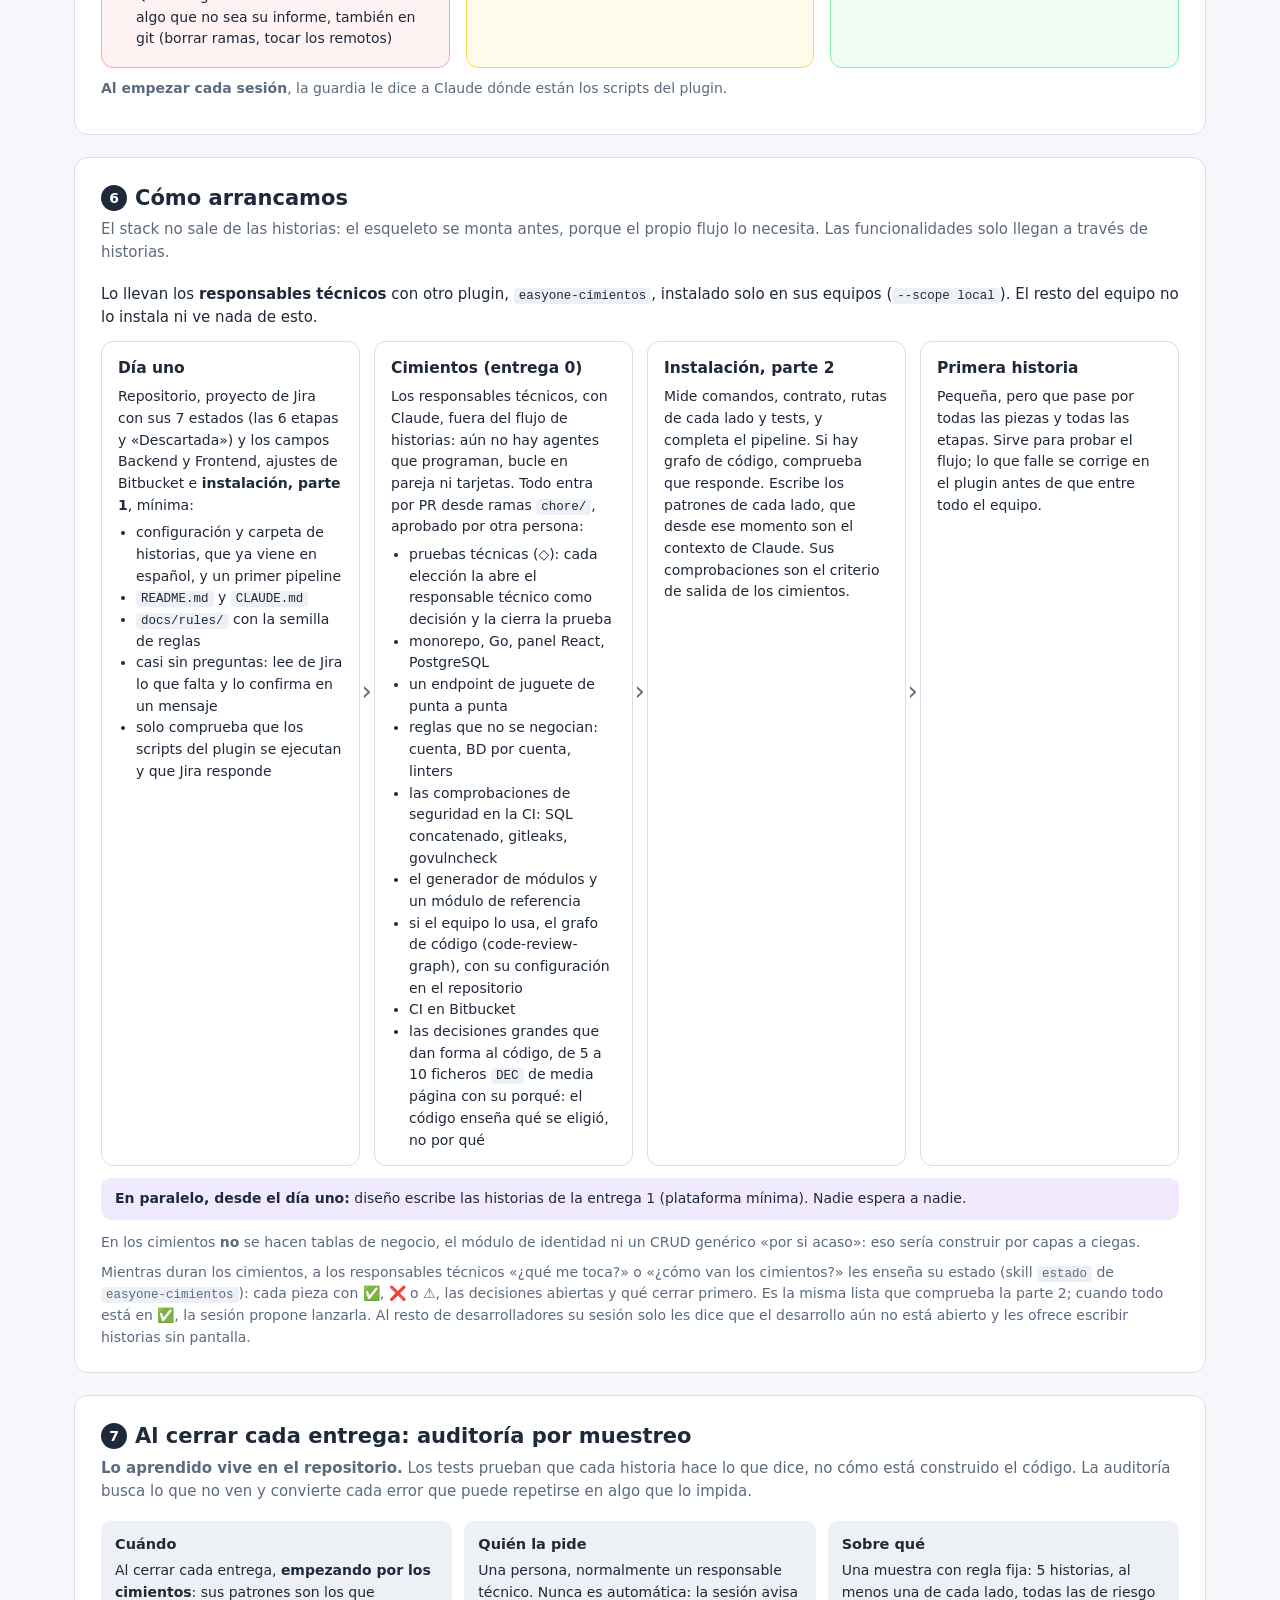
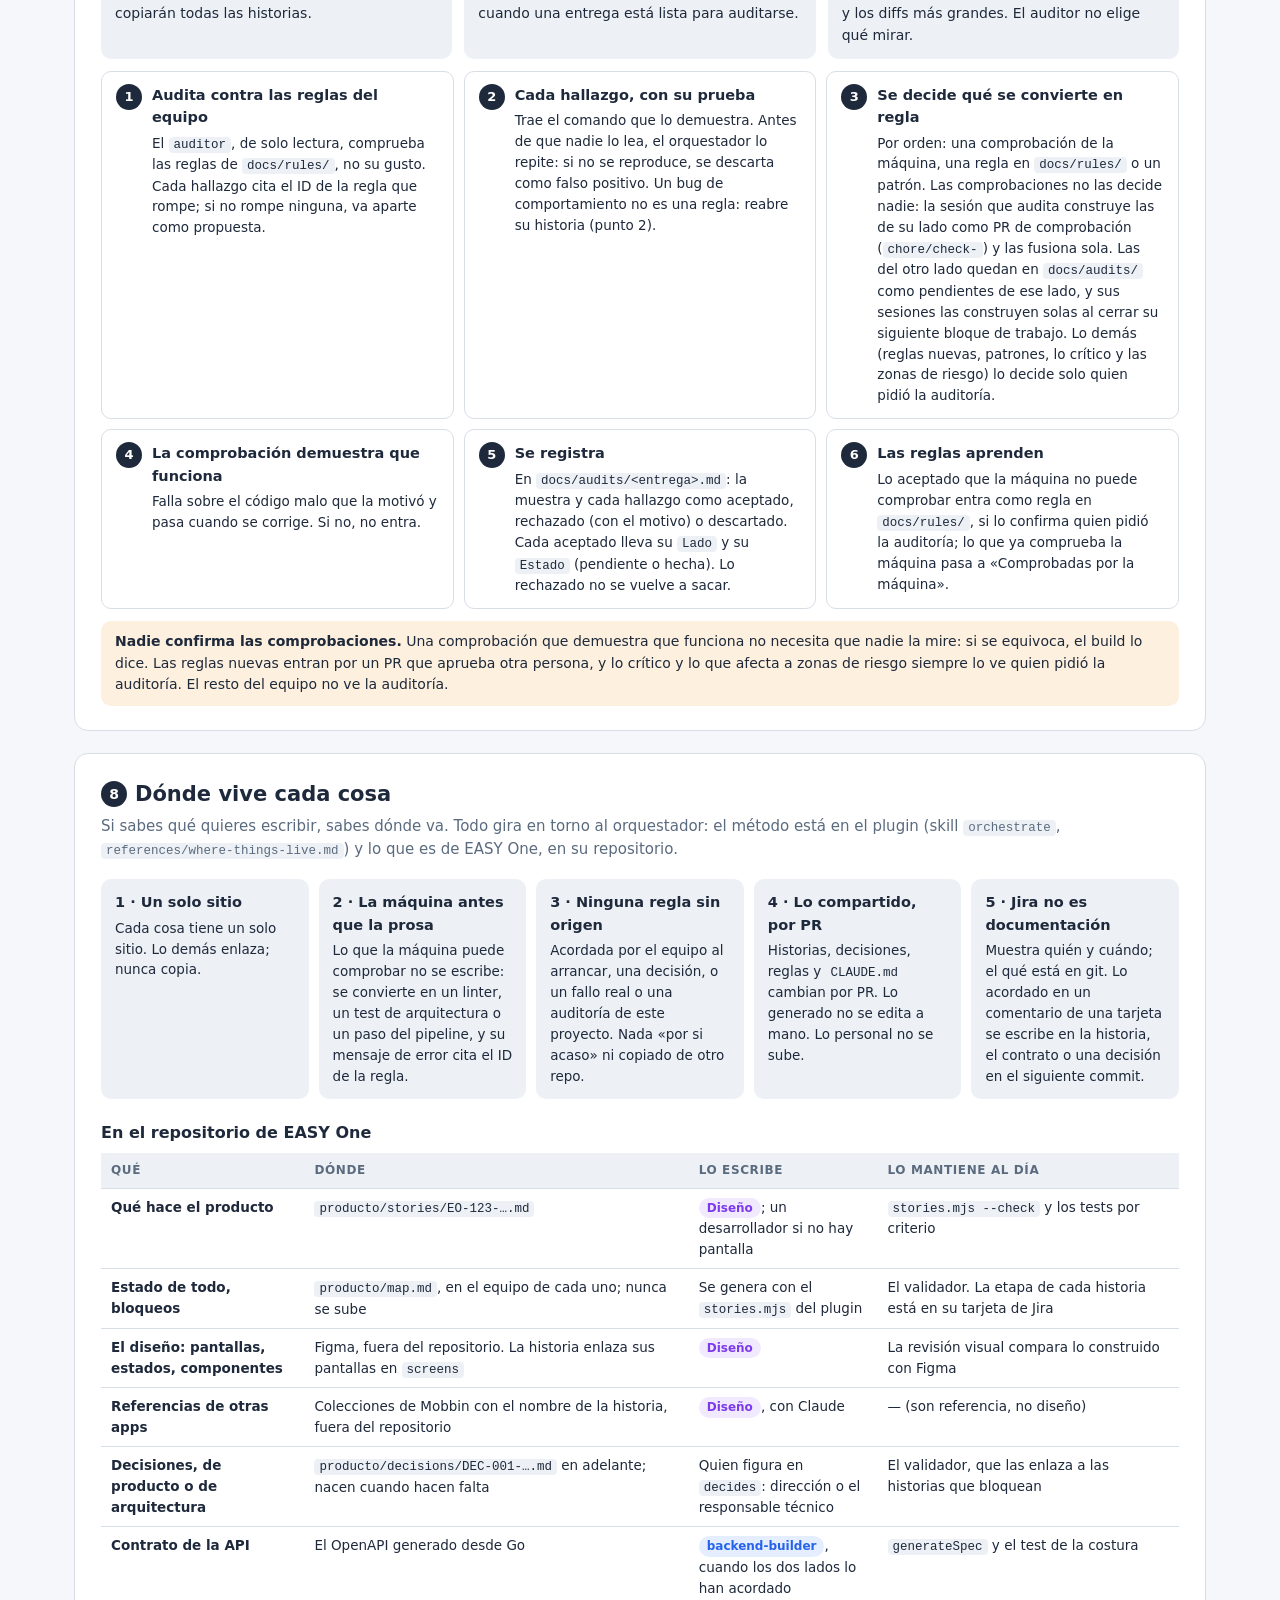
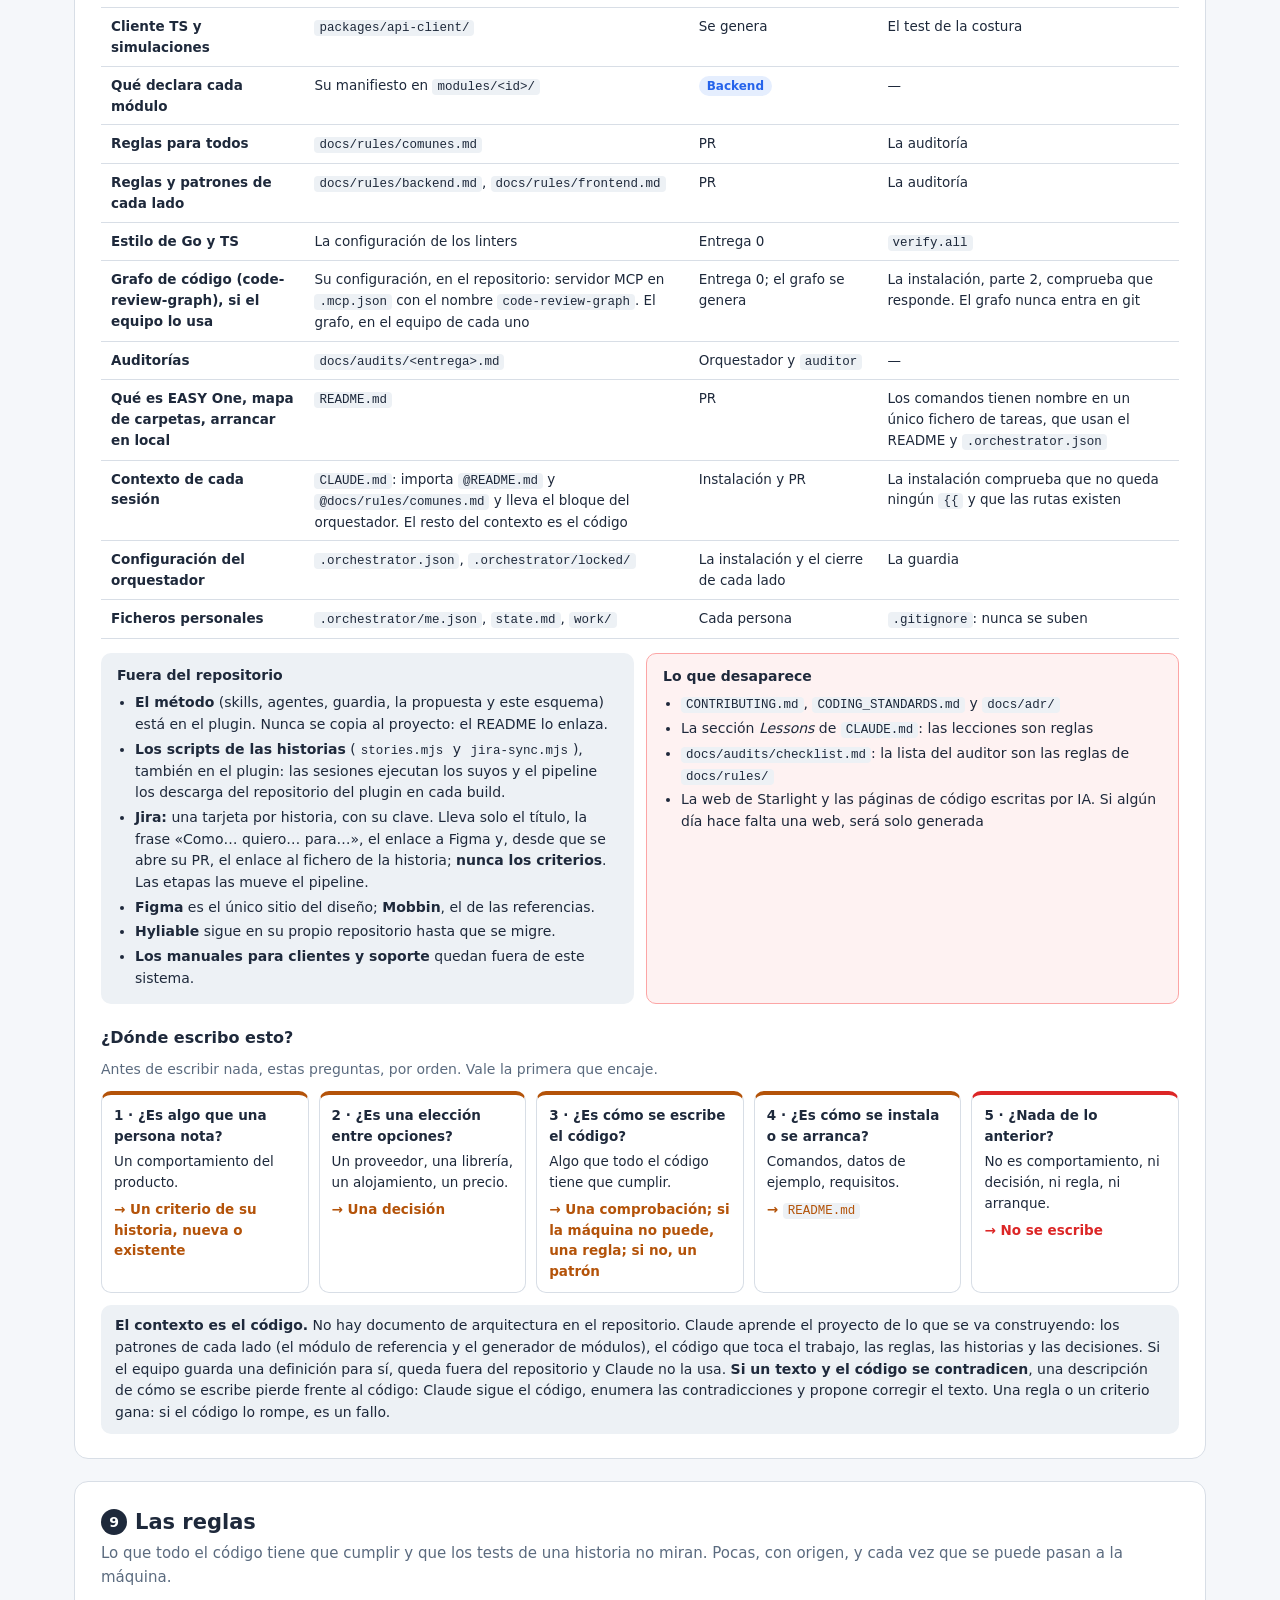
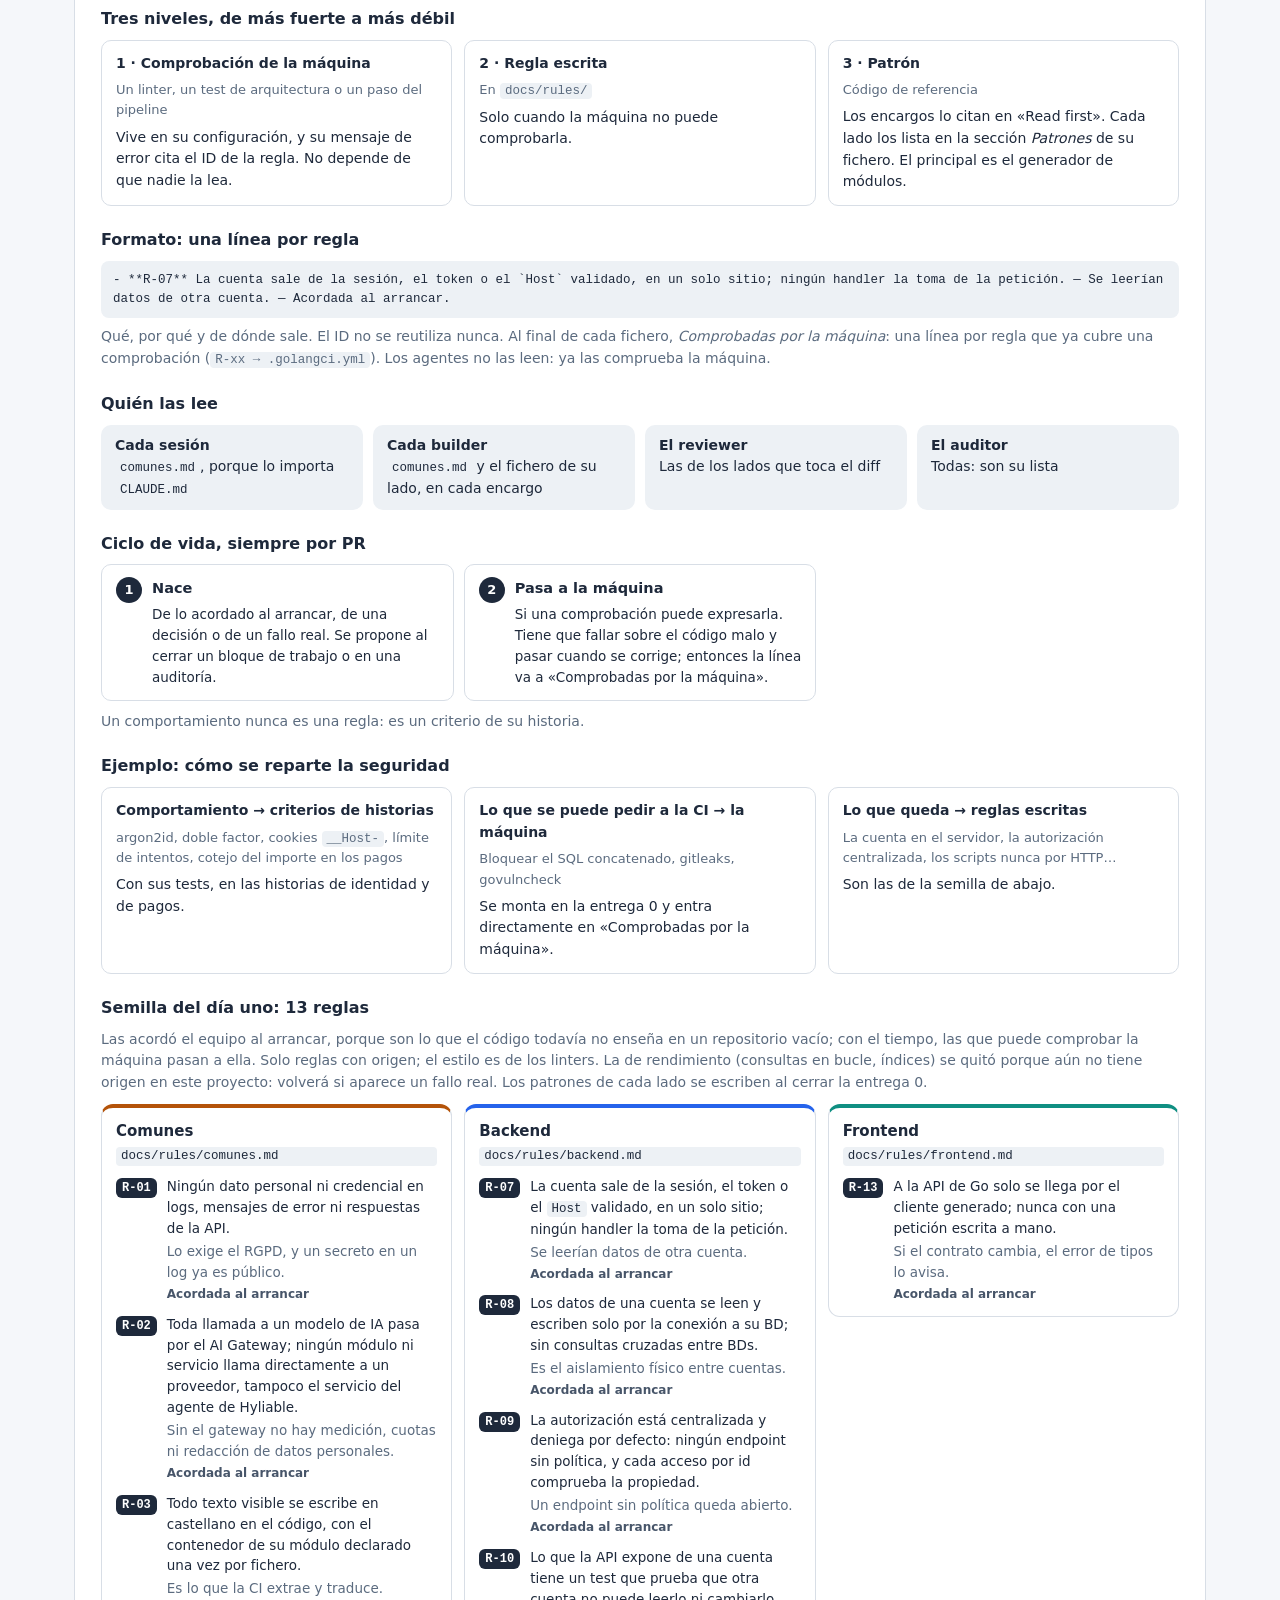
==== commit e6144fb7: "Drop Orca: builders are Agent-tool subagents only (0.12.0, cimientos 0.4.0) The plugin no longer kno" ====
--- a/docs/detallado.html
+++ b/docs/detallado.html
@@ -529,7 +529,7 @@
       <li>Que pasan las comprobaciones de su lado: Go en backend, TypeScript en frontend</li>
     </ul><p style="margin:10px 0 0">Si algo falla, el agente no puede dar el trabajo por terminado.</p></div>
   </div>
-  <p class="note" style="margin-top:10px"><b>Al empezar cada sesión</b>, la guardia le dice a Claude dónde están los scripts del plugin y si trabaja en Orca. Orca solo lo usan dos personas del equipo, y solo sus sesiones leen lo de Orca; en VS Code o en una terminal, la sesión no lo ve.</p>
+  <p class="note" style="margin-top:10px"><b>Al empezar cada sesión</b>, la guardia le dice a Claude dónde están los scripts del plugin.</p>
 </section>
 
 <!-- 6 -->
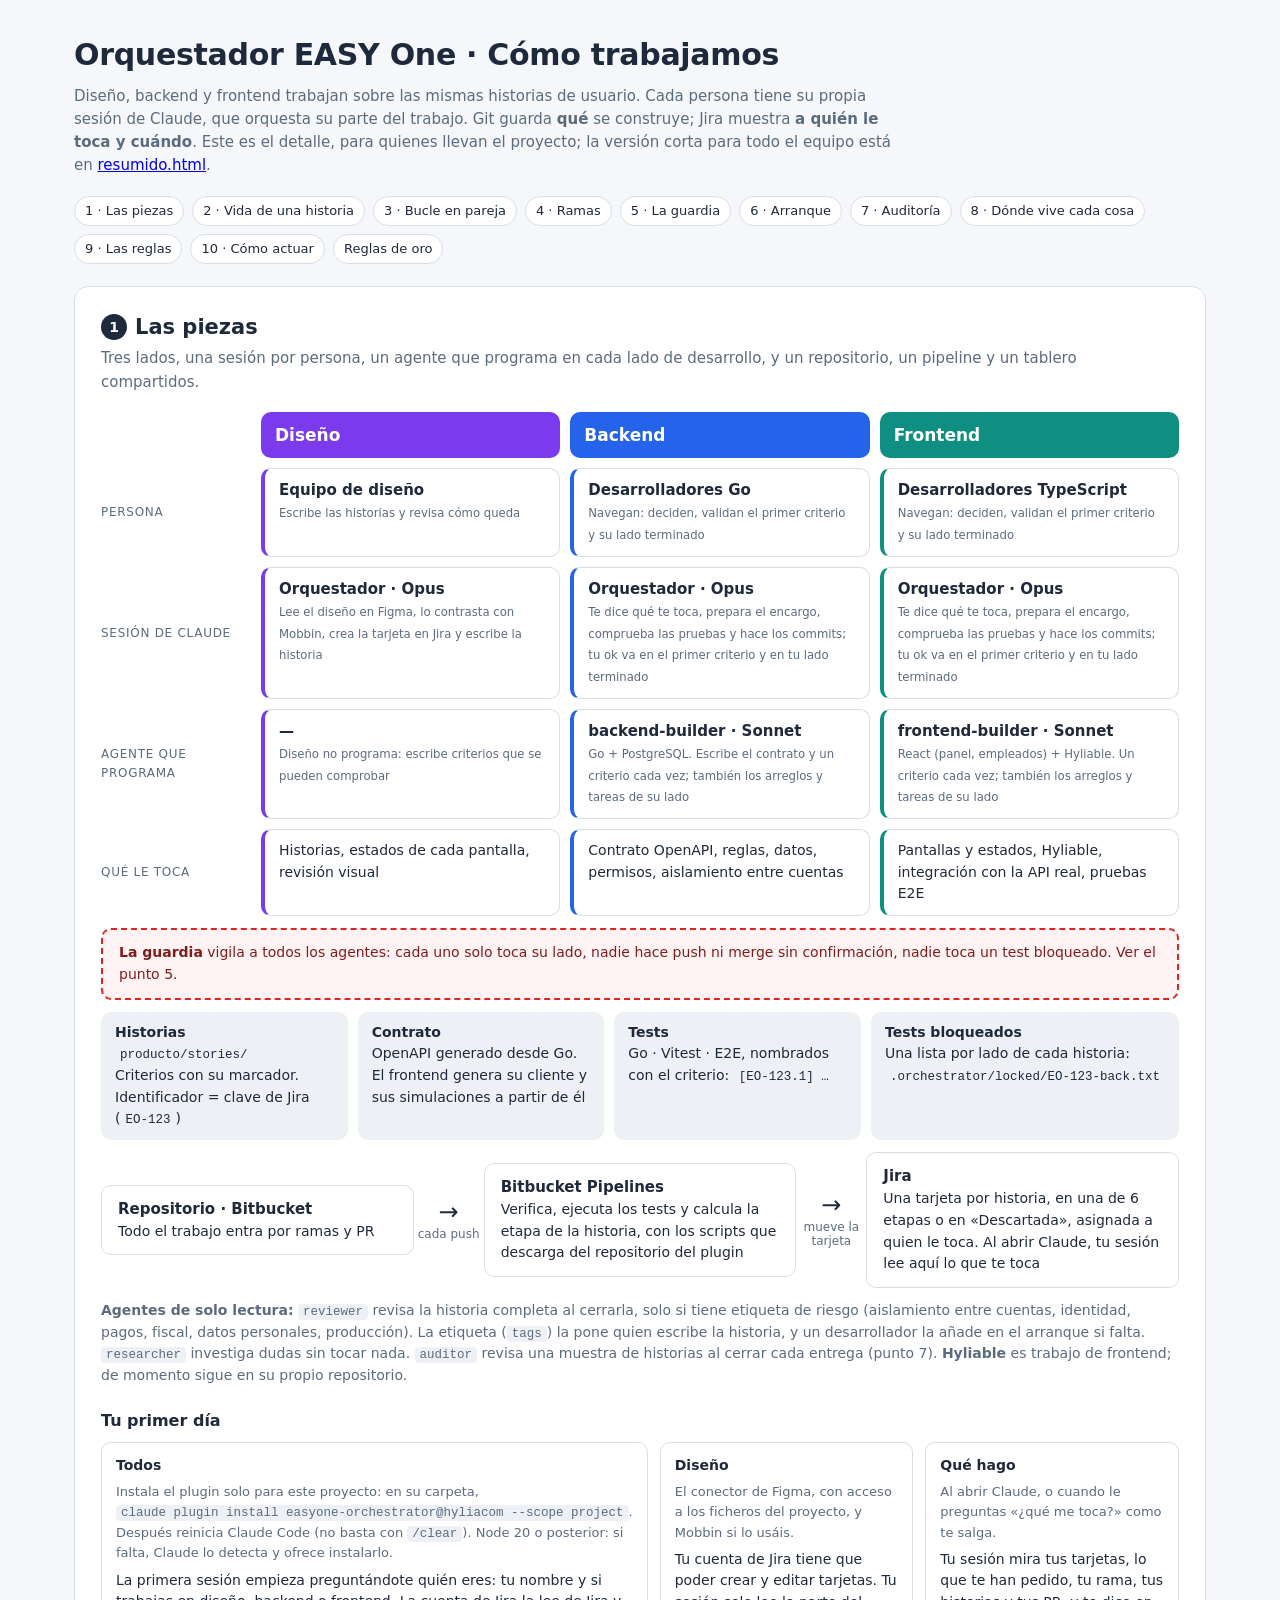
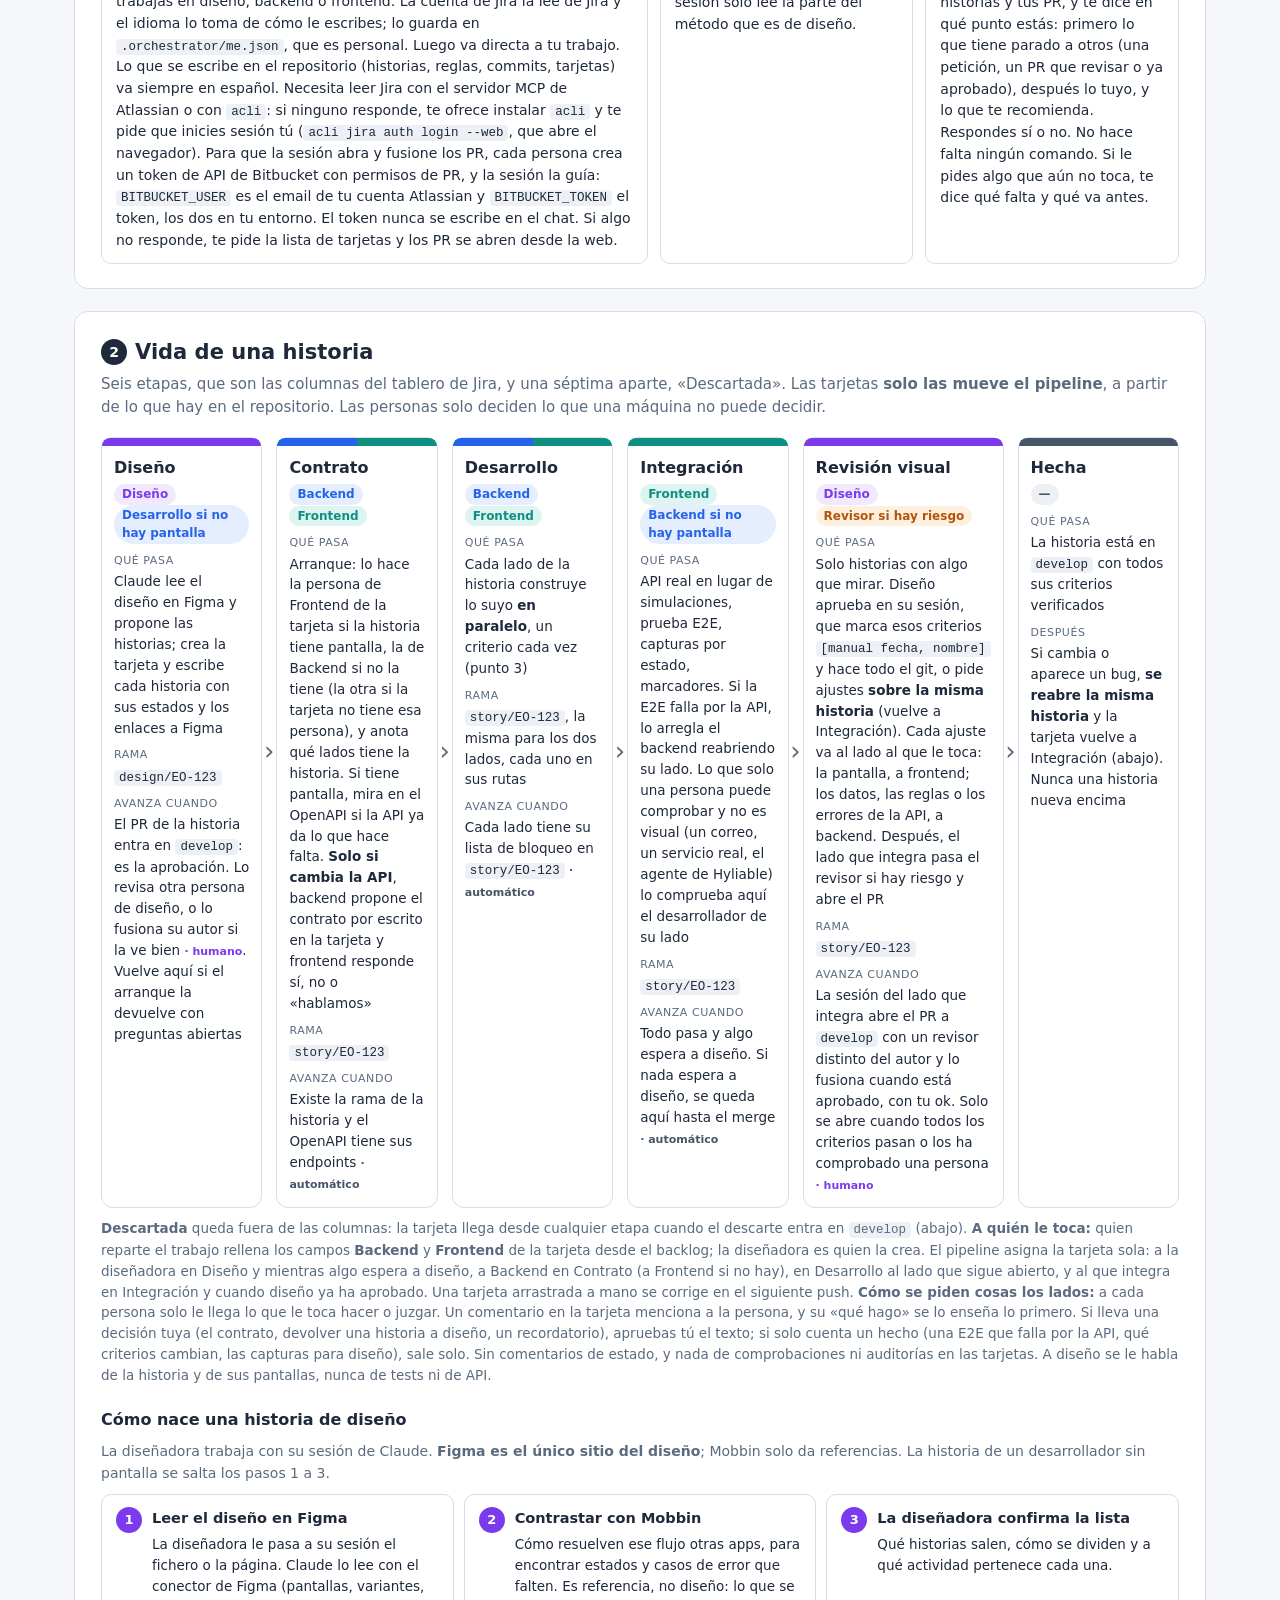
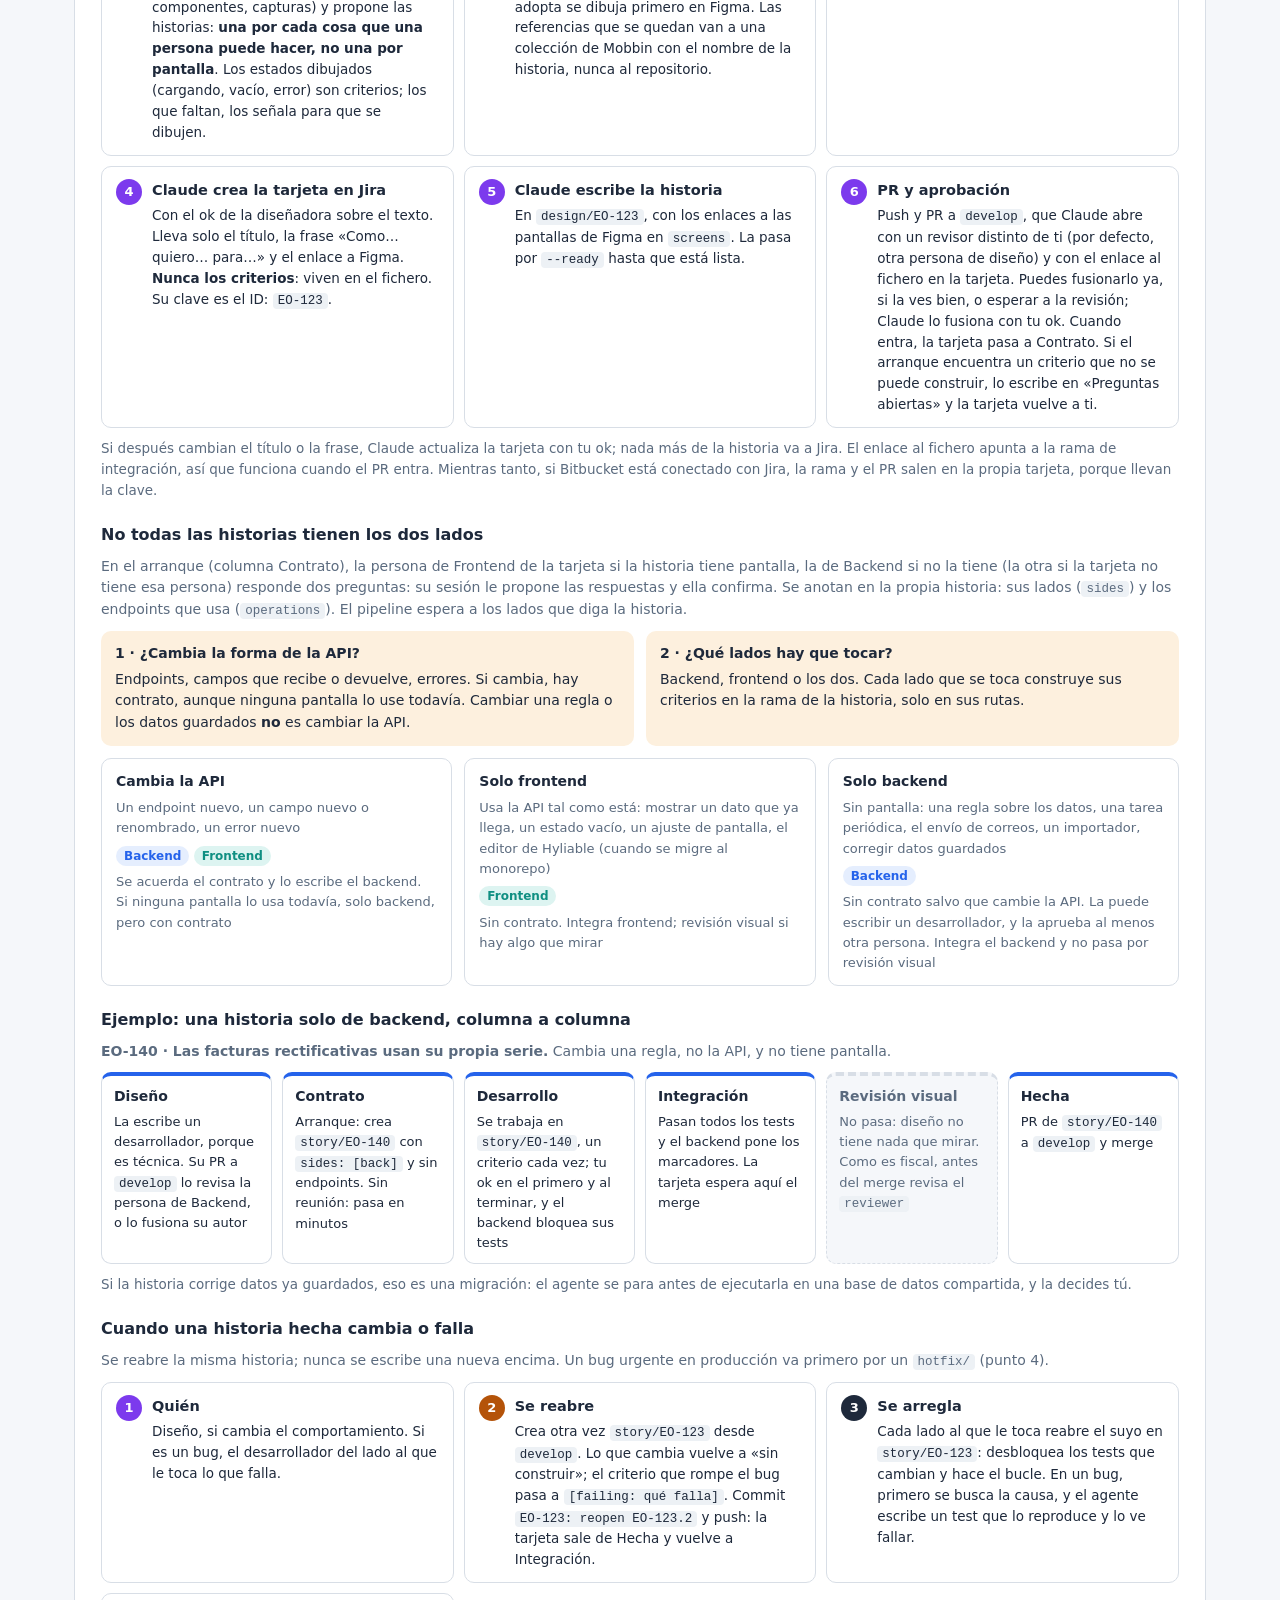
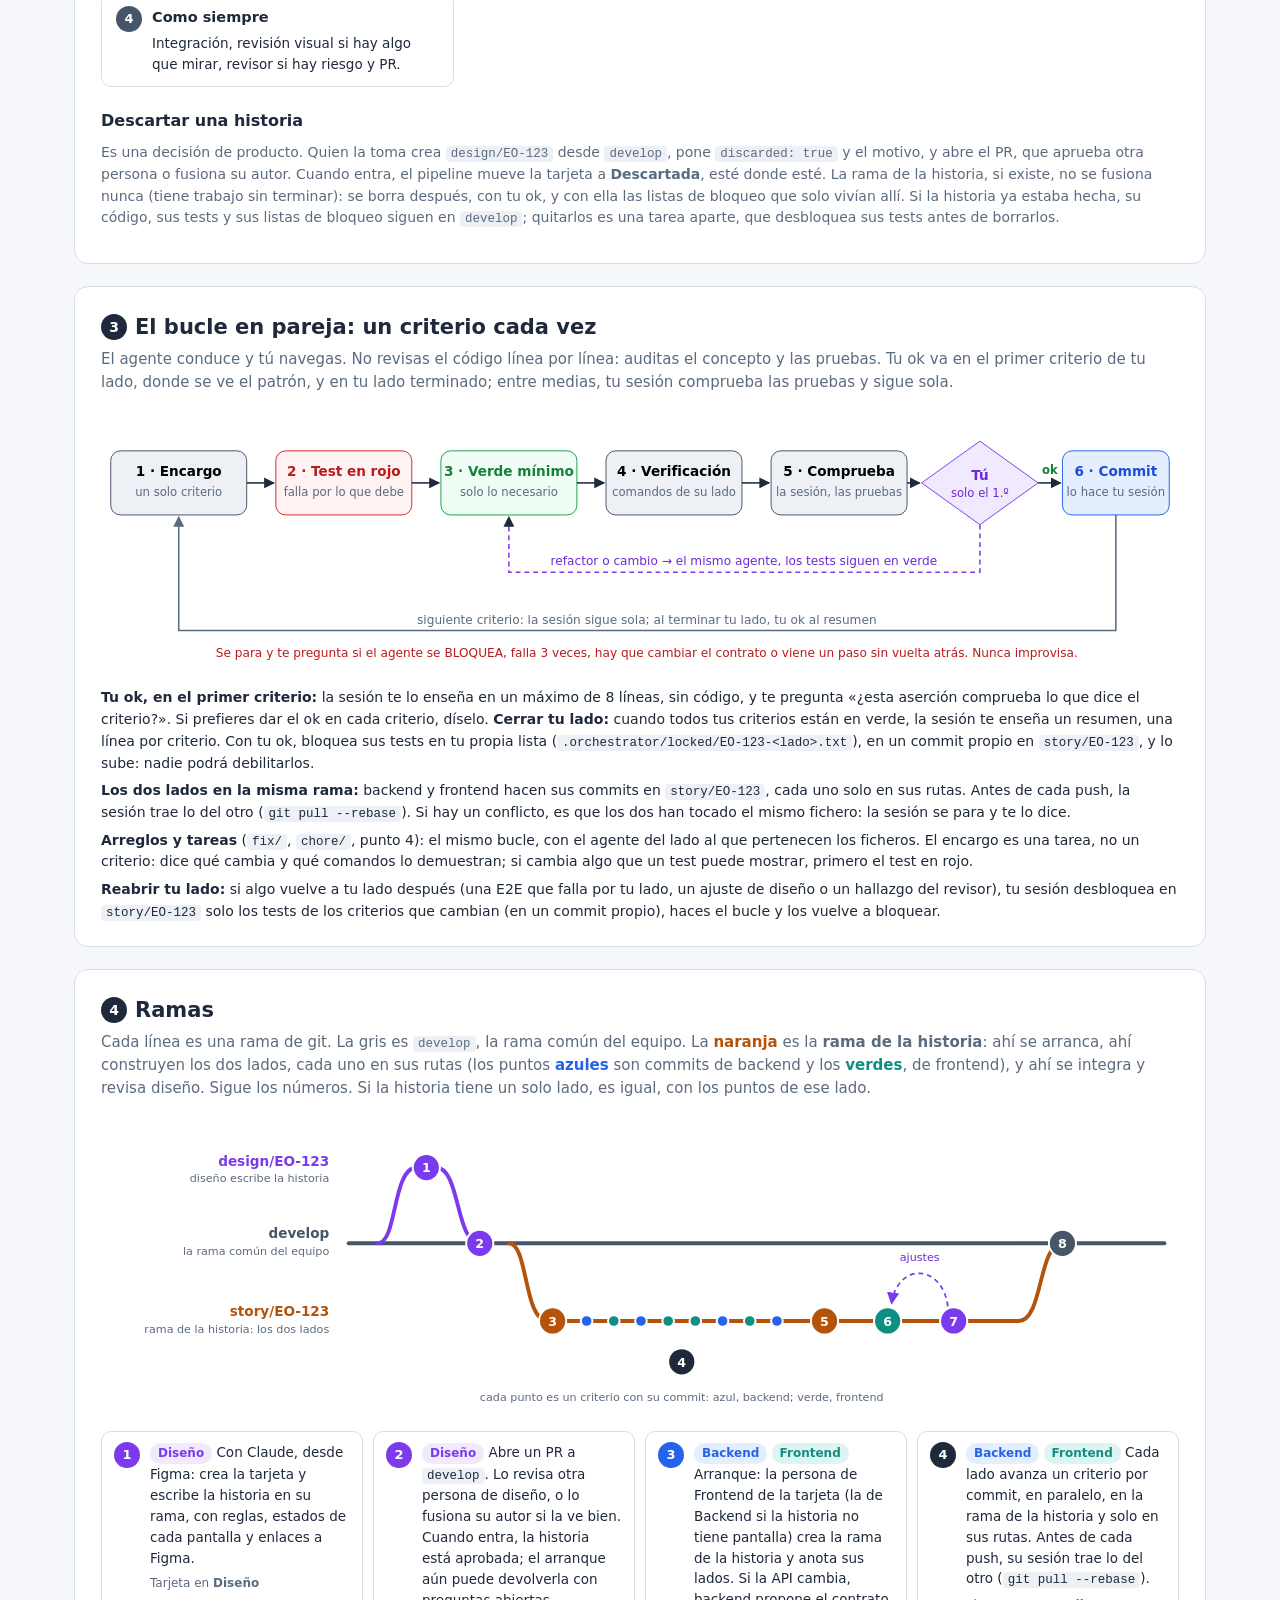
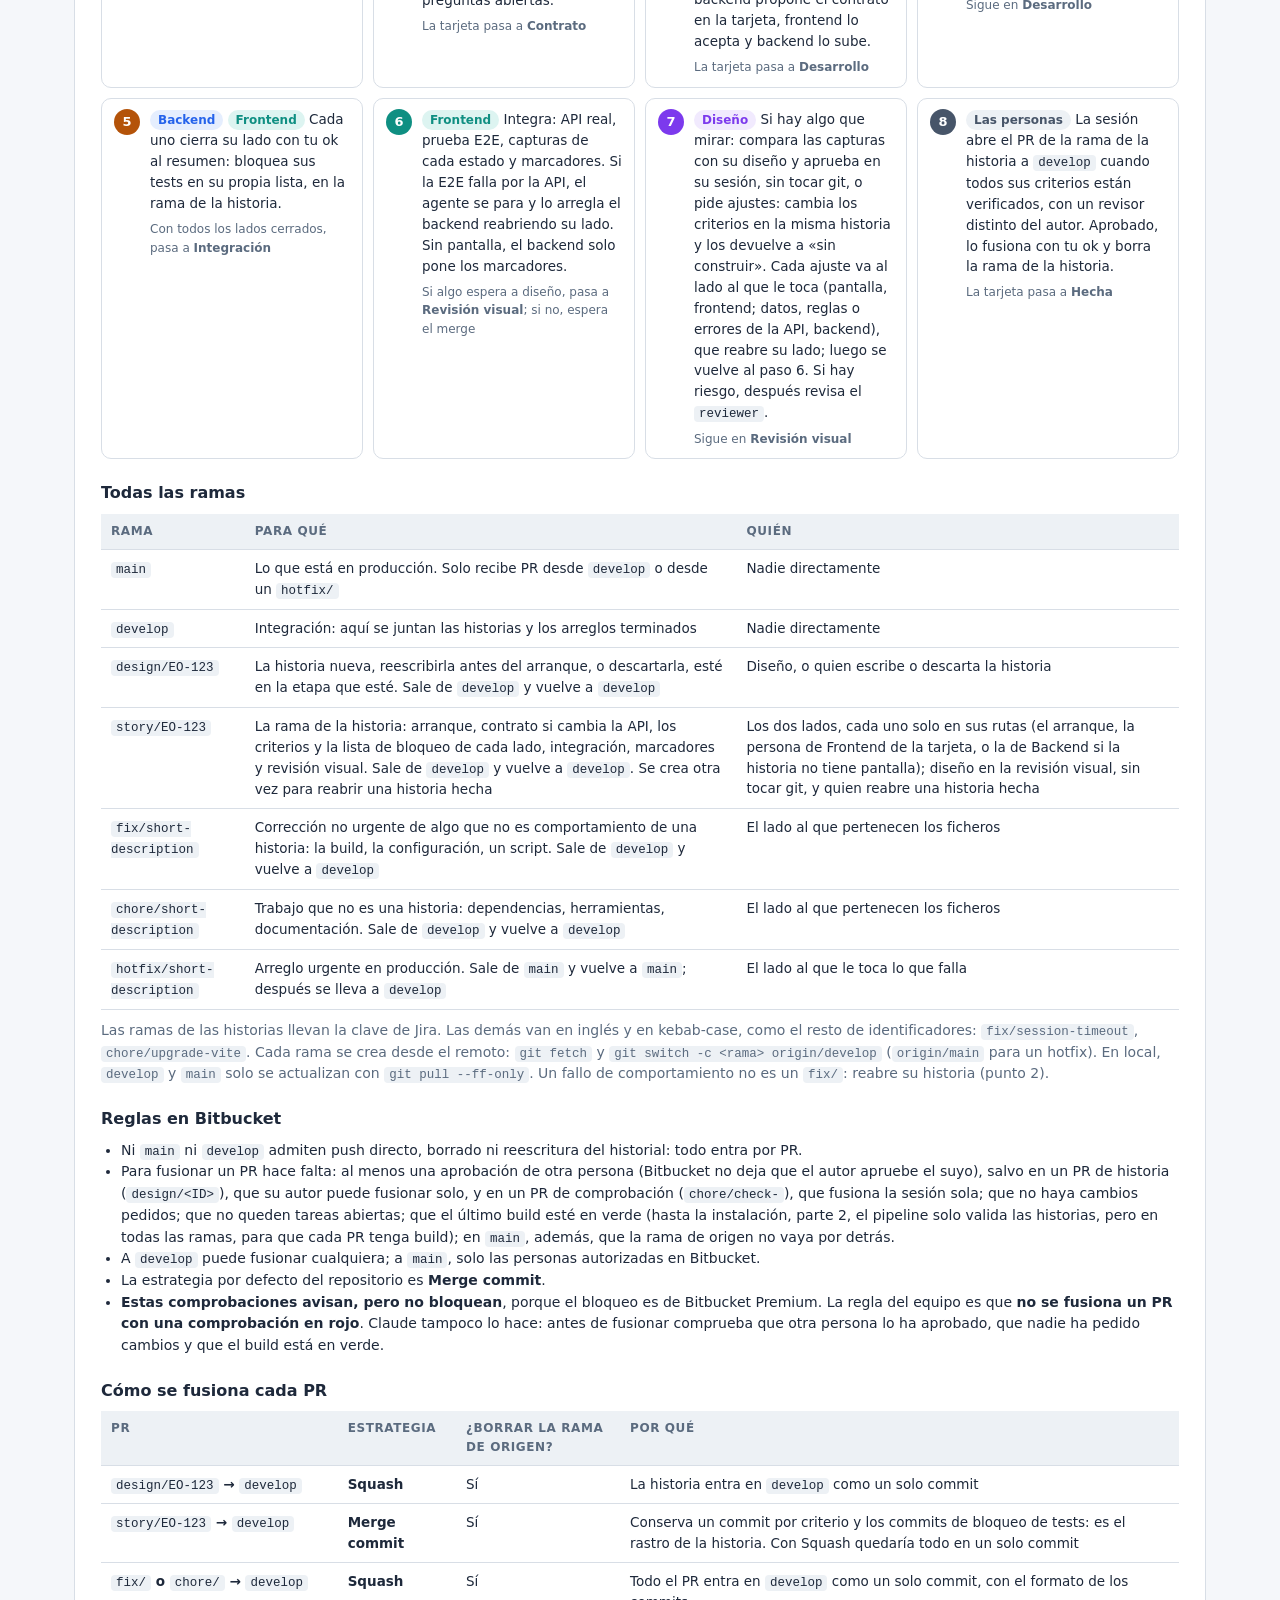
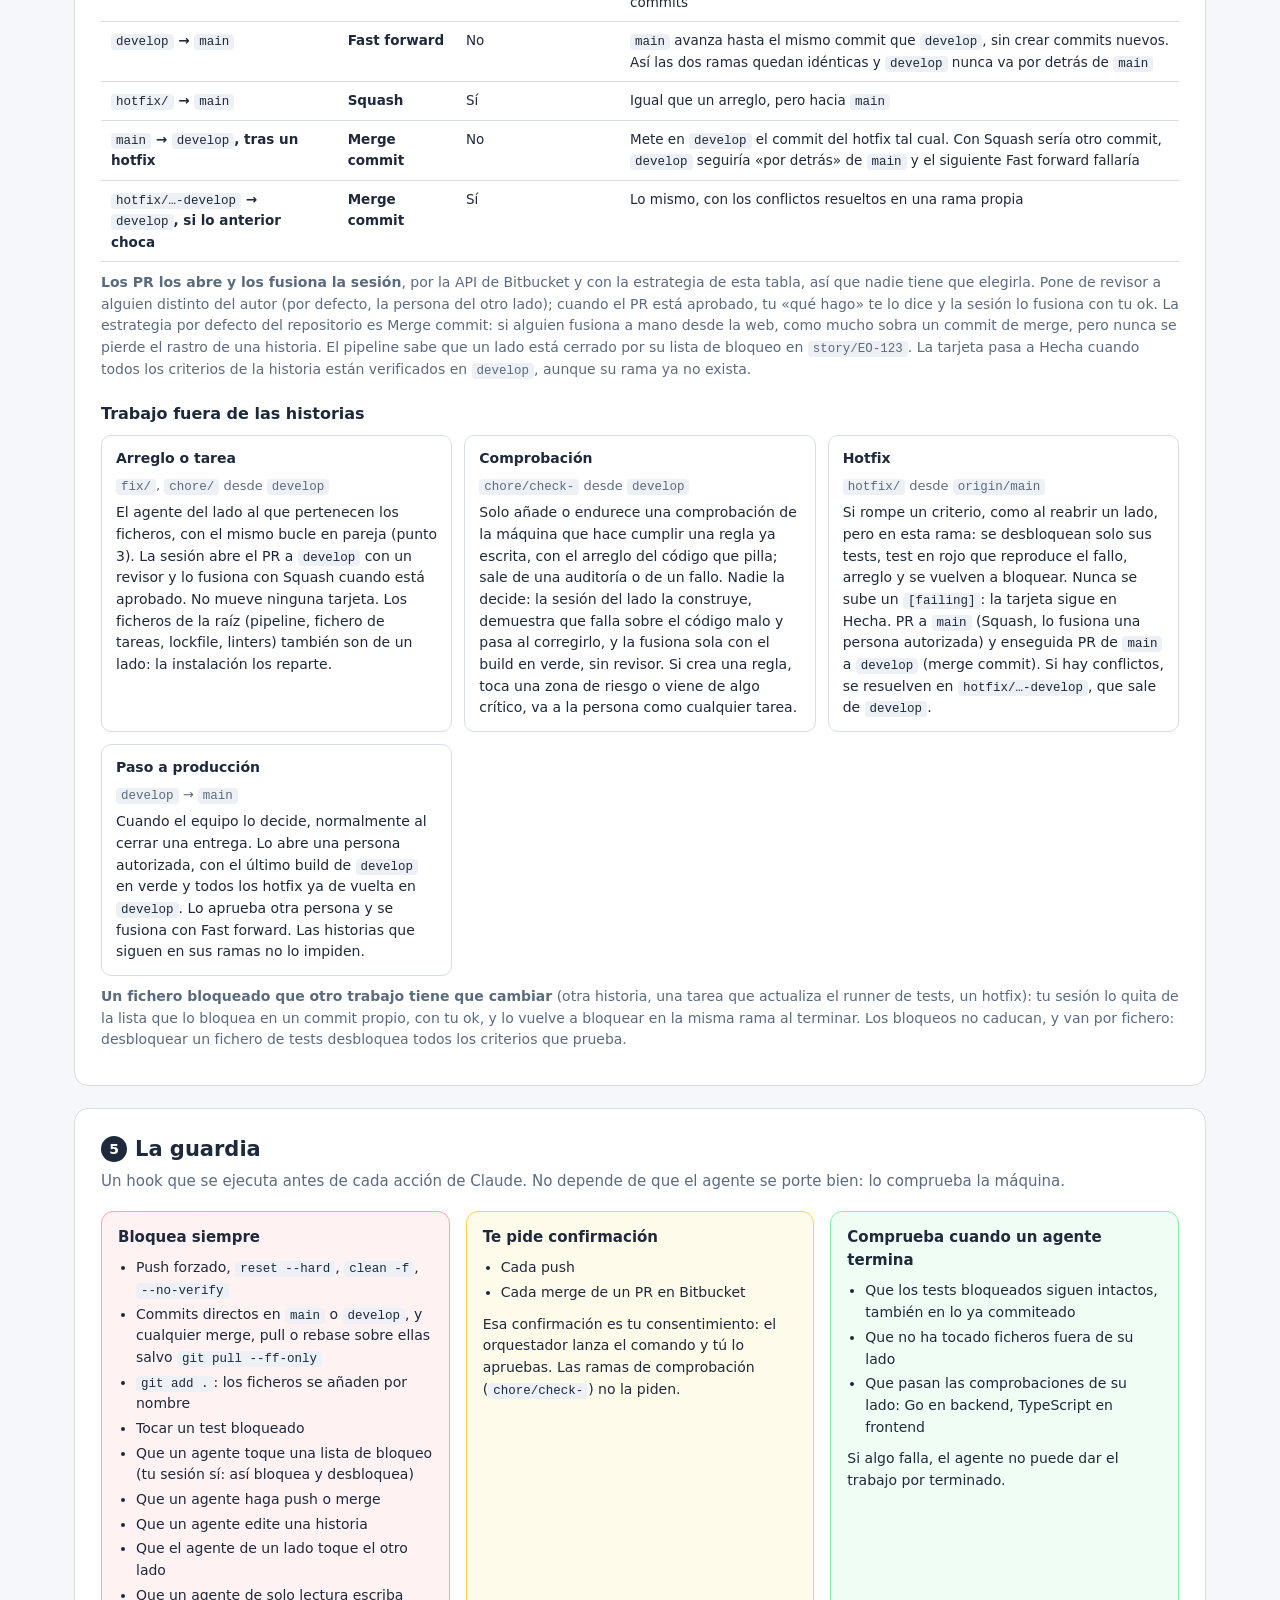
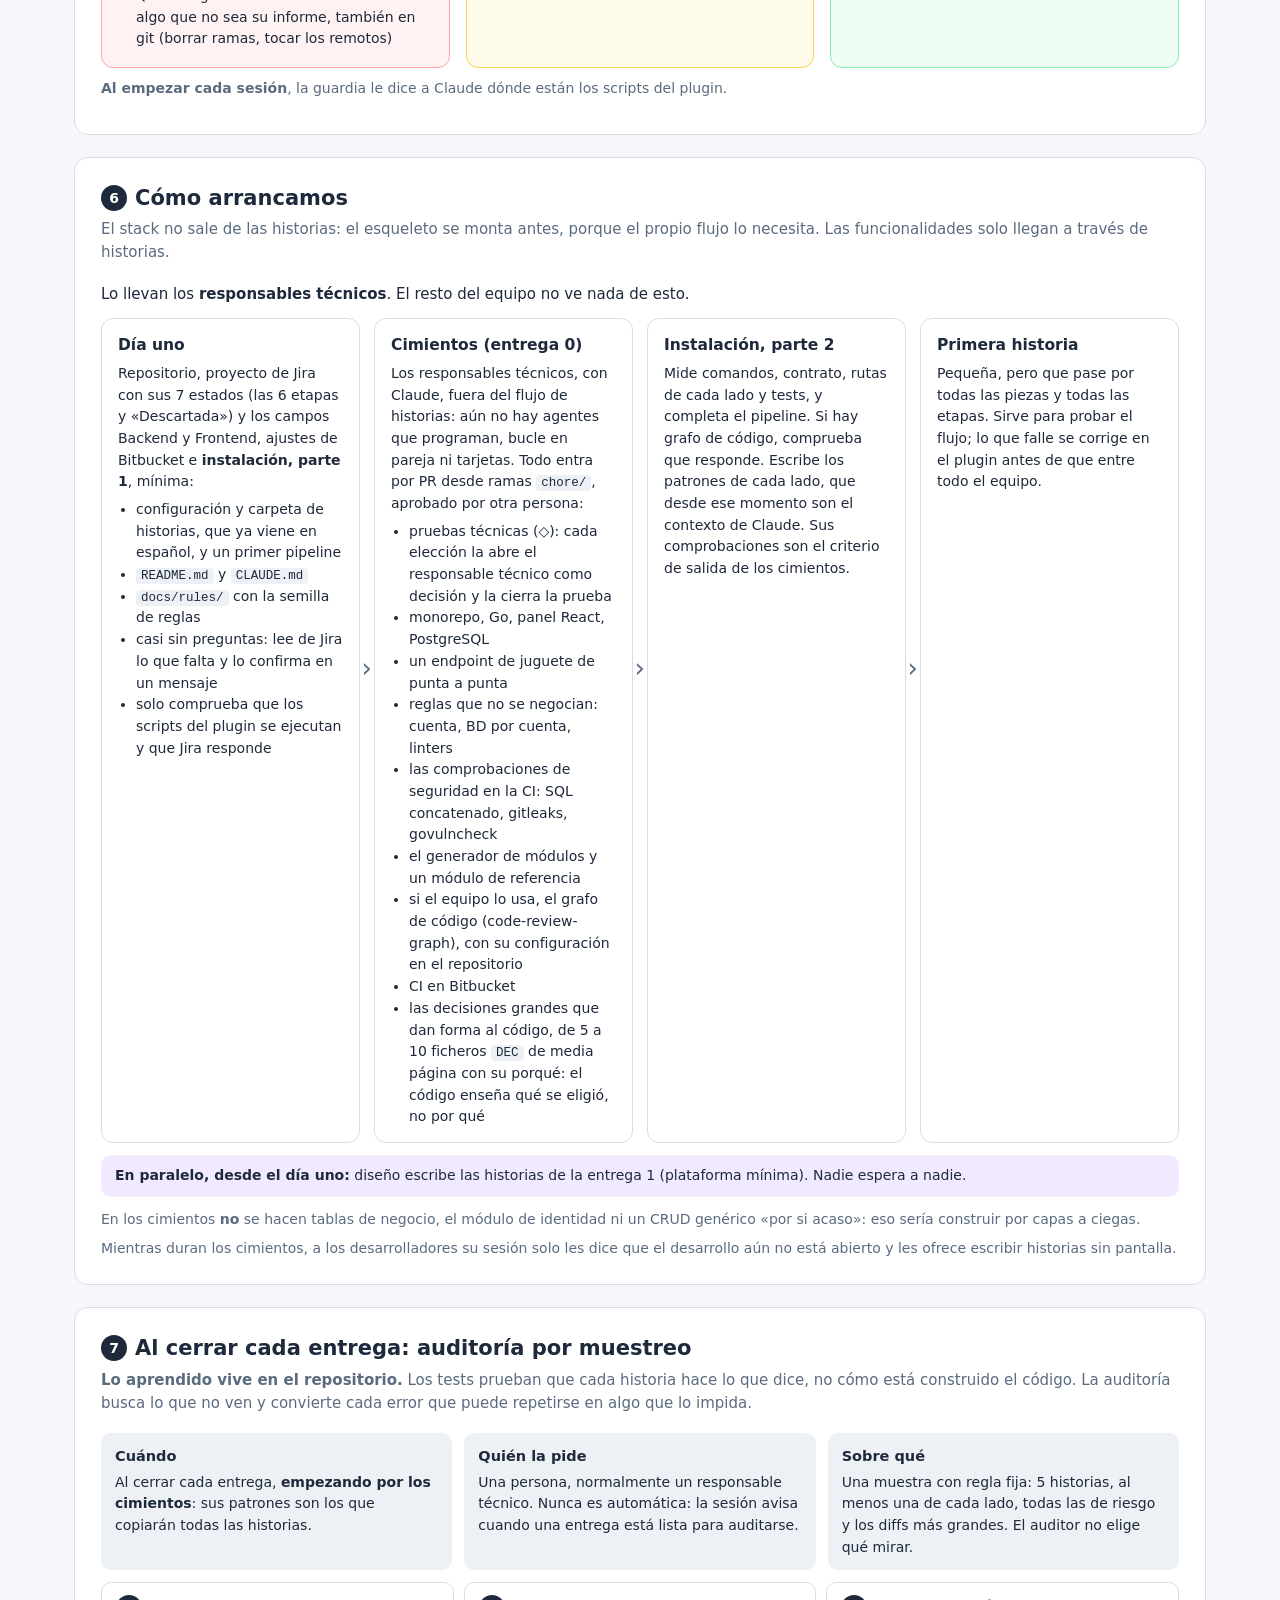
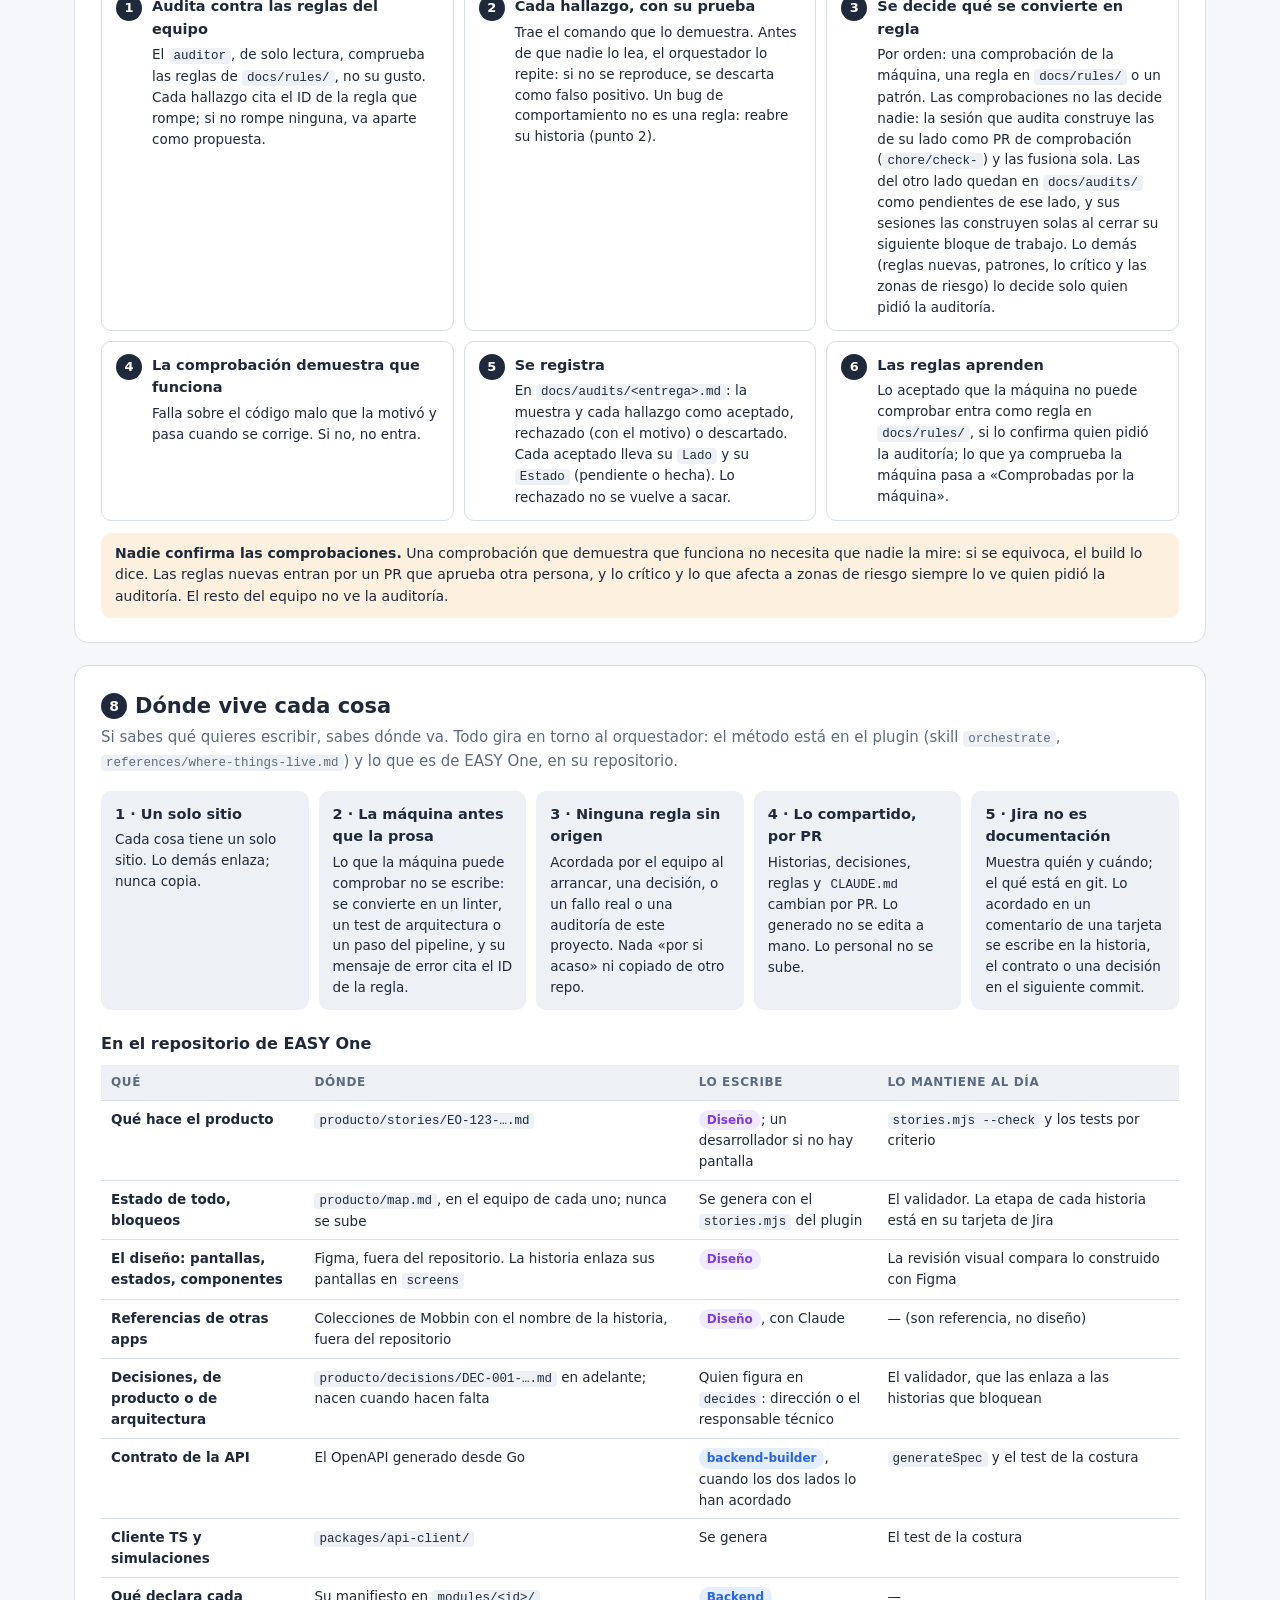
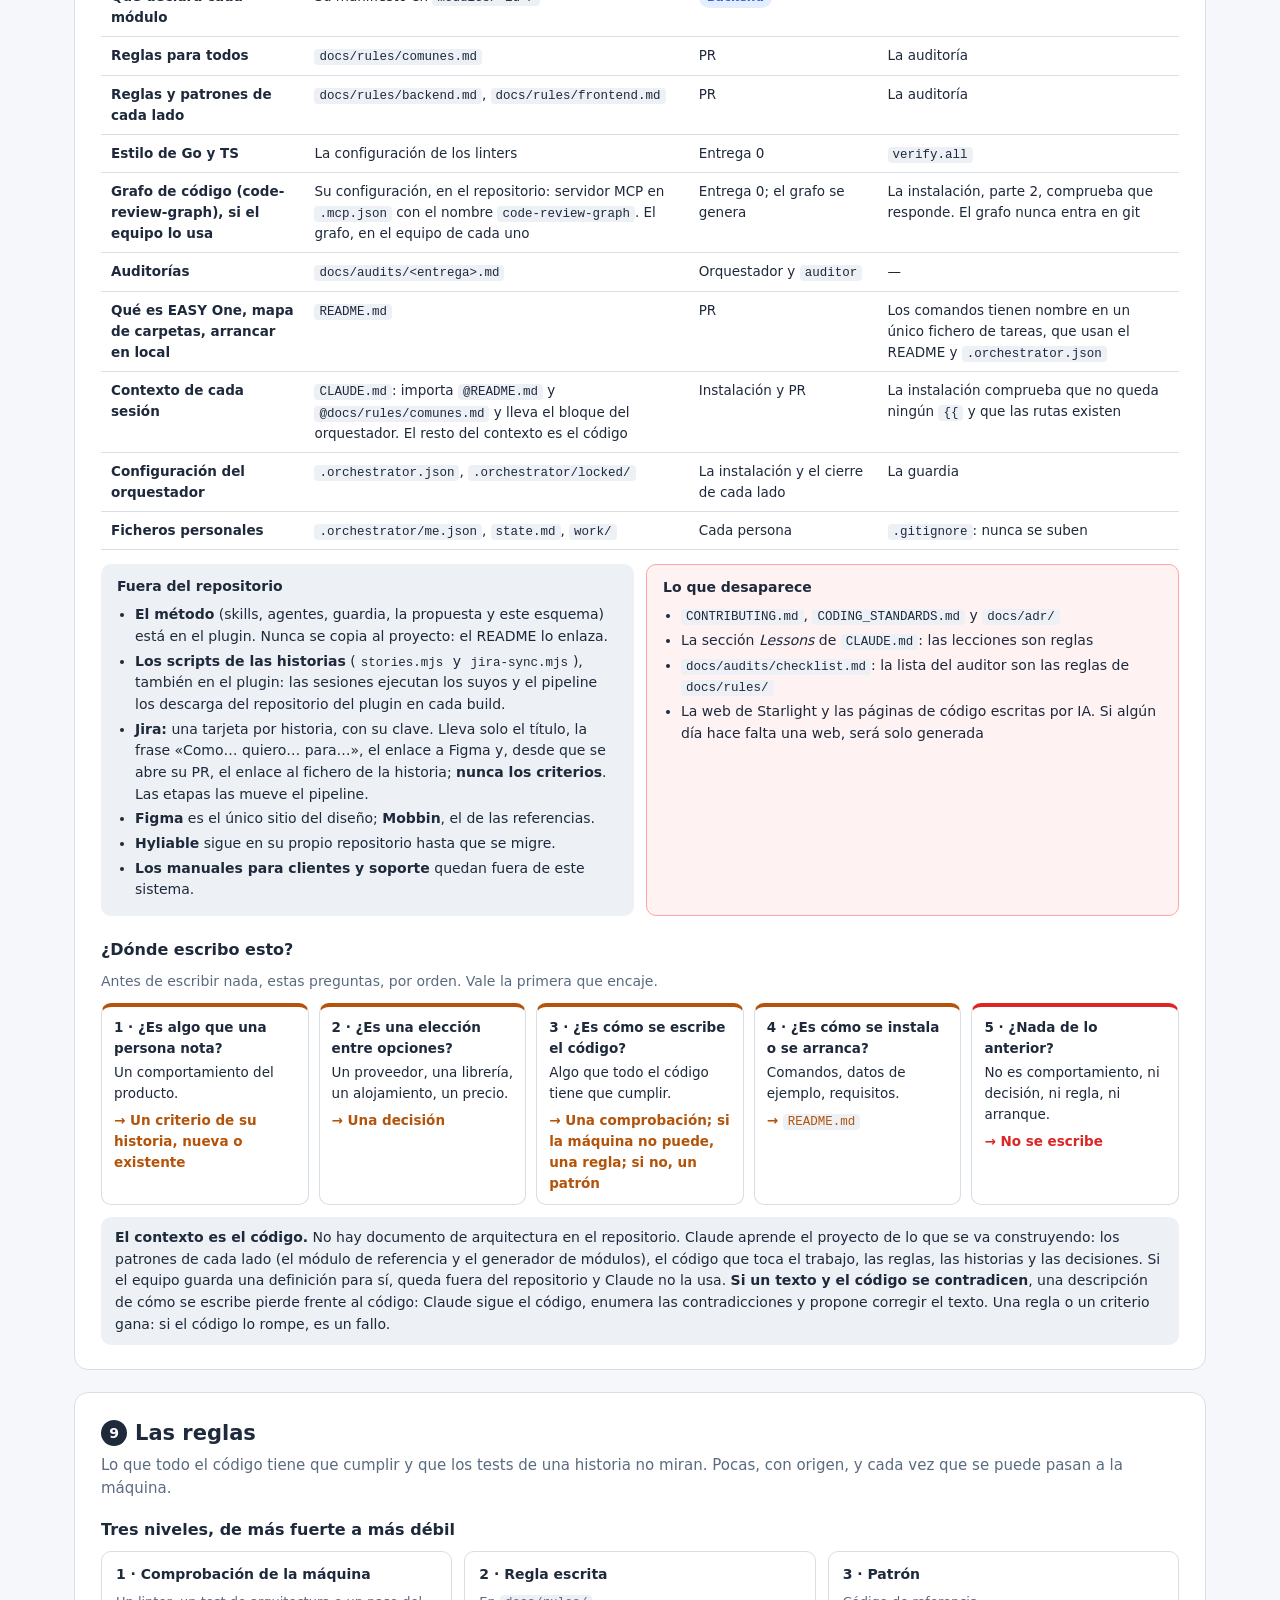
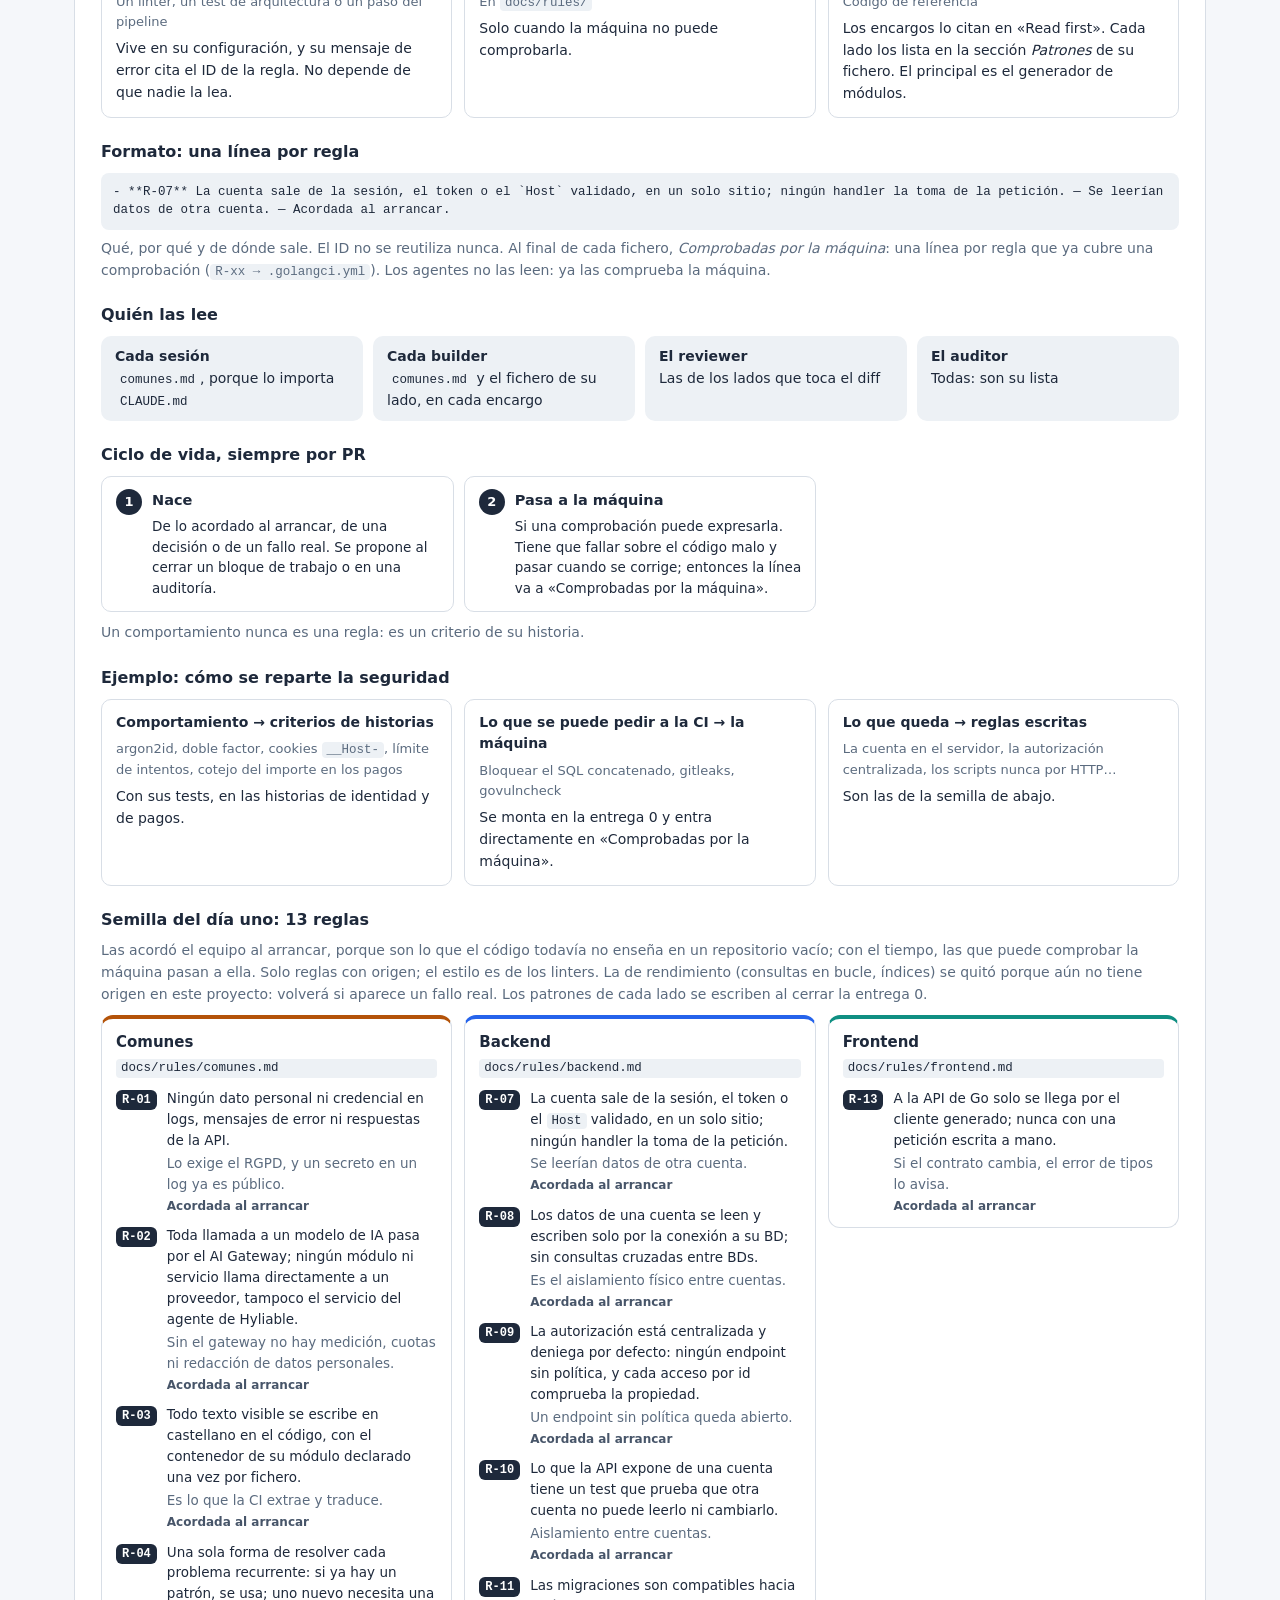
==== commit 7fbdfc25: "Remove easyone-cimientos: the leads set a project up by hand The marketplace now lists only easyone-" ====
--- a/docs/detallado.html
+++ b/docs/detallado.html
@@ -536,7 +536,7 @@
 <section id="arranque">
   <h2><span class="num">6</span>Cómo arrancamos</h2>
   <p class="lead">El stack no sale de las historias: el esqueleto se monta antes, porque el propio flujo lo necesita. Las funcionalidades solo llegan a través de historias.</p>
-  <p style="margin:0 0 12px">Lo llevan los <b>responsables técnicos</b> con otro plugin, <code>easyone-cimientos</code>, instalado solo en sus equipos (<code>--scope local</code>). El resto del equipo no lo instala ni ve nada de esto.</p>
+  <p style="margin:0 0 12px">Lo llevan los <b>responsables técnicos</b>. El resto del equipo no ve nada de esto.</p>
   <div class="timeline">
     <div class="step"><h3>Día uno</h3>Repositorio, proyecto de Jira con sus 7 estados (las 6 etapas y «Descartada») y los campos Backend y Frontend, ajustes de Bitbucket e <b>instalación, parte 1</b>, mínima:<ul>
       <li>configuración y carpeta de historias, que ya viene en español, y un primer pipeline</li>
@@ -552,7 +552,7 @@
   </div>
   <div class="parallel"><b>En paralelo, desde el día uno:</b> diseño escribe las historias de la entrega 1 (plataforma mínima). Nadie espera a nadie.</div>
   <p style="margin:12px 0 0;font-size:14px;color:var(--muted)">En los cimientos <b>no</b> se hacen tablas de negocio, el módulo de identidad ni un CRUD genérico «por si acaso»: eso sería construir por capas a ciegas.</p>
-  <p style="margin:8px 0 0;font-size:14px;color:var(--muted)">Mientras duran los cimientos, a los responsables técnicos «¿qué me toca?» o «¿cómo van los cimientos?» les enseña su estado (skill <code>estado</code> de <code>easyone-cimientos</code>): cada pieza con ✅, ❌ o ⚠️, las decisiones abiertas y qué cerrar primero. Es la misma lista que comprueba la parte 2; cuando todo está en ✅, la sesión propone lanzarla. Al resto de desarrolladores su sesión solo les dice que el desarrollo aún no está abierto y les ofrece escribir historias sin pantalla.</p>
+  <p style="margin:8px 0 0;font-size:14px;color:var(--muted)">Mientras duran los cimientos, a los desarrolladores su sesión solo les dice que el desarrollo aún no está abierto y les ofrece escribir historias sin pantalla.</p>
 </section>
 
 <!-- 7 -->
@@ -755,7 +755,7 @@
   </div>
 </section>
 
-<footer>Plugin <code>easyone-orchestrator</code>, adaptado del Orchestrator de Sydney y Claude. El detalle está en las skills <code>orchestrate</code> (un núcleo corto que lee cada sesión y referencias que se leen solo cuando hacen falta; dónde vive cada cosa, en <code>references/where-things-live.md</code>) y <code>stories</code> del plugin; la preparación del proyecto, en <code>install</code> y <code>estado</code> de <code>easyone-cimientos</code>.</footer>
+<footer>Plugin <code>easyone-orchestrator</code>, adaptado del Orchestrator de Sydney y Claude. El detalle está en las skills <code>orchestrate</code> (un núcleo corto que lee cada sesión y referencias que se leen solo cuando hacen falta; dónde vive cada cosa, en <code>references/where-things-live.md</code>) y <code>stories</code> del plugin.</footer>
 </div>
 </body>
 </html>
